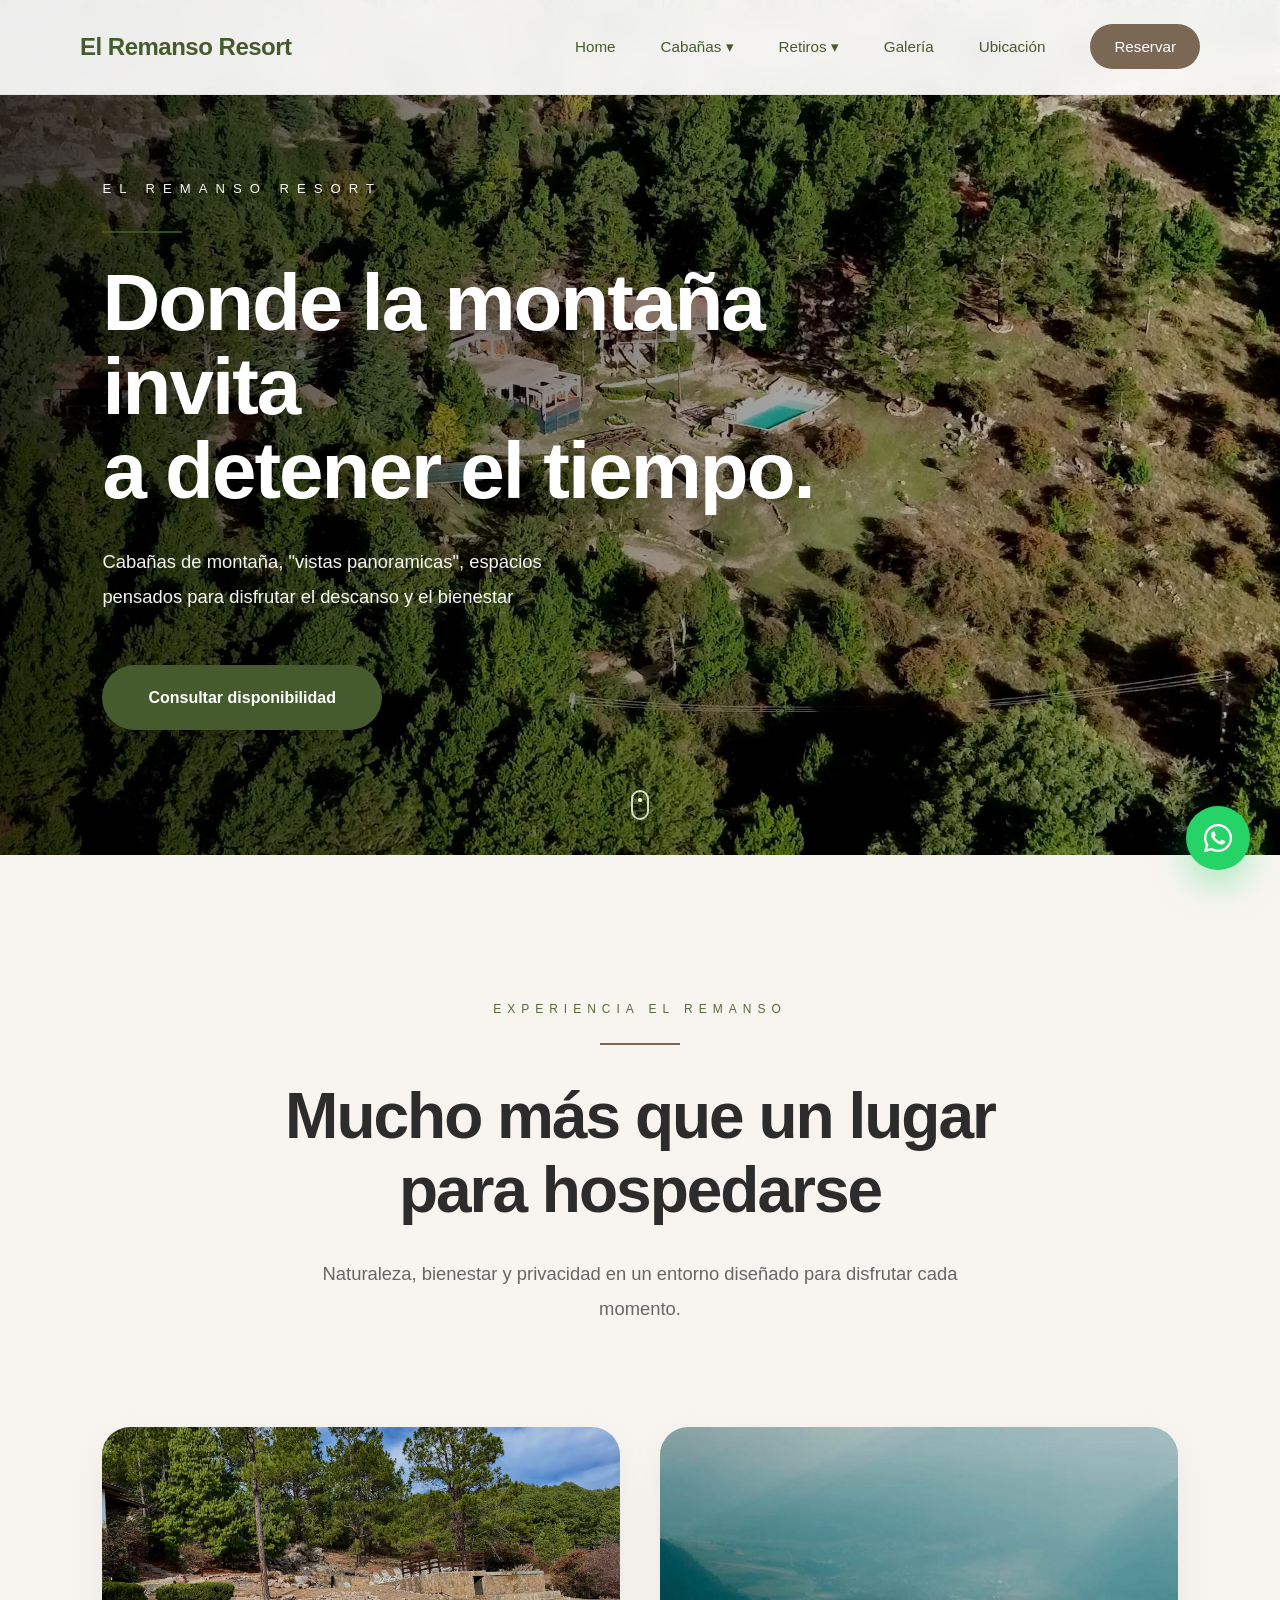
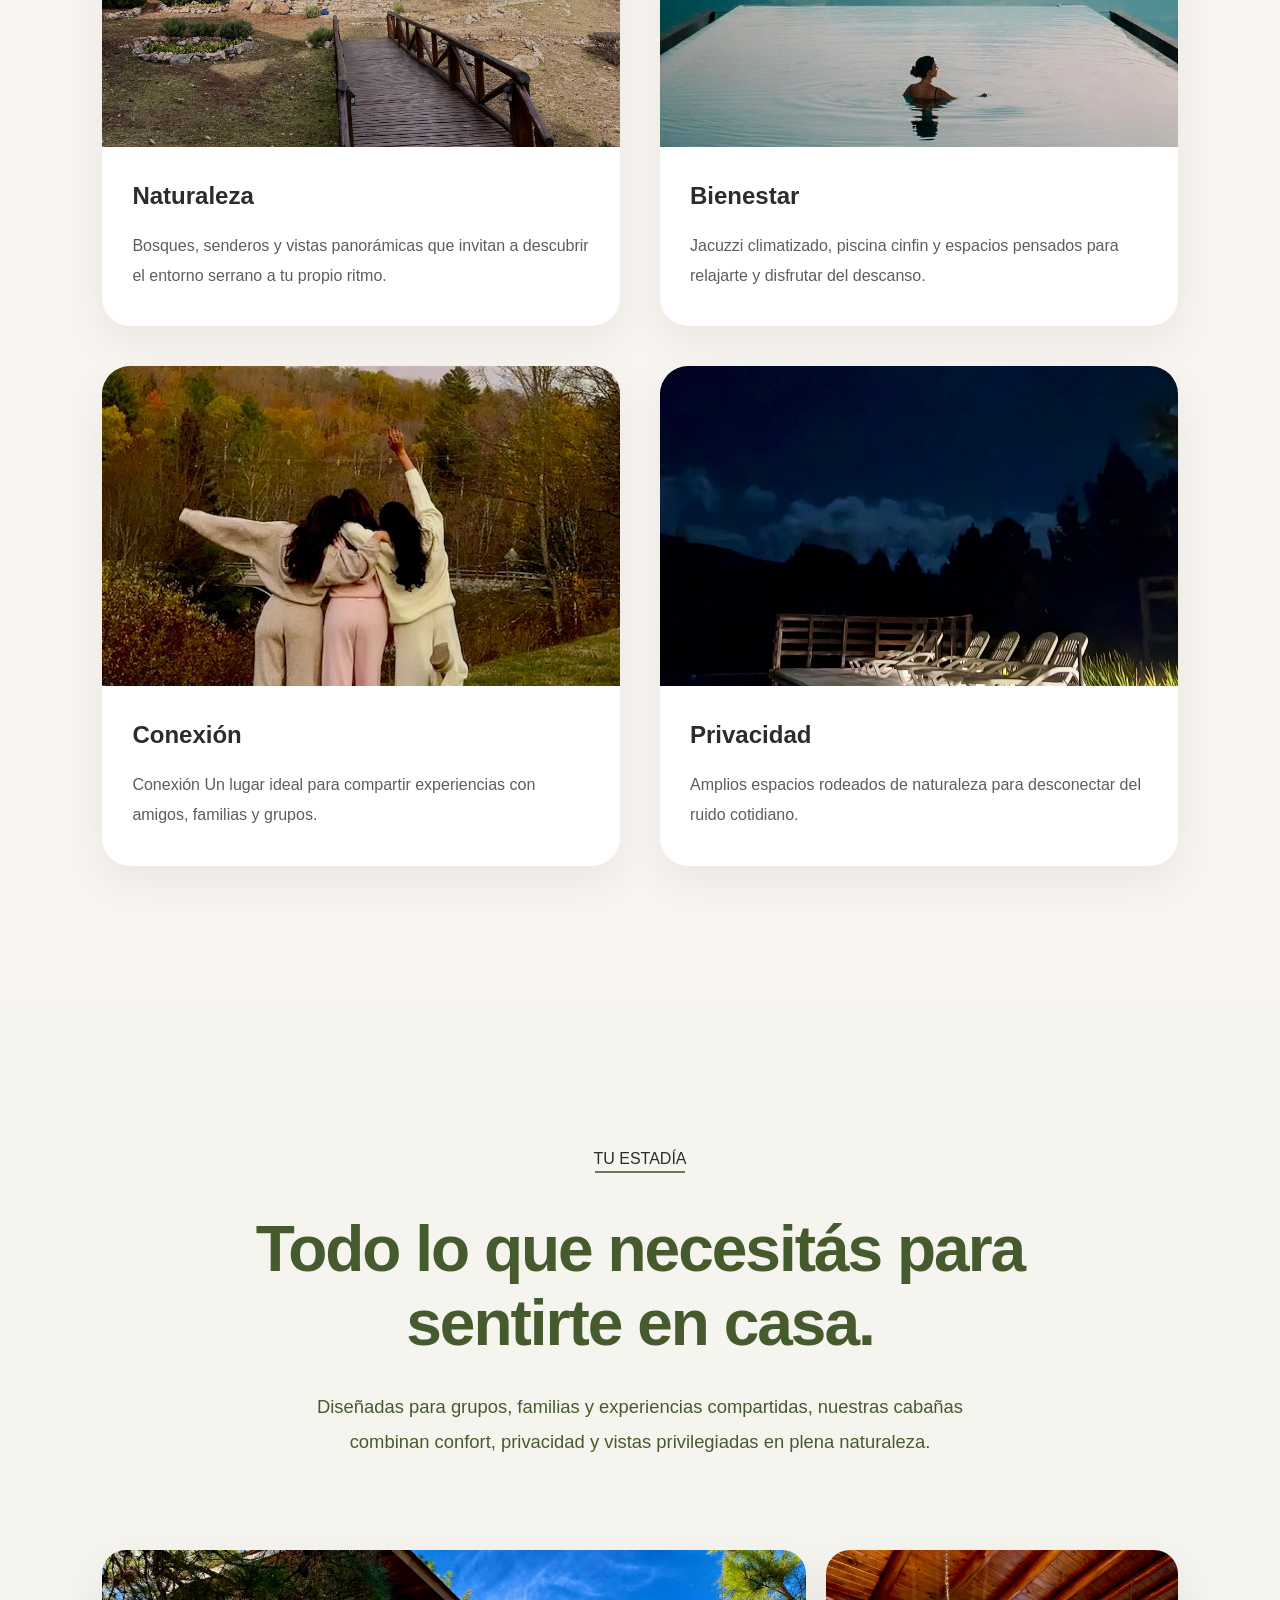
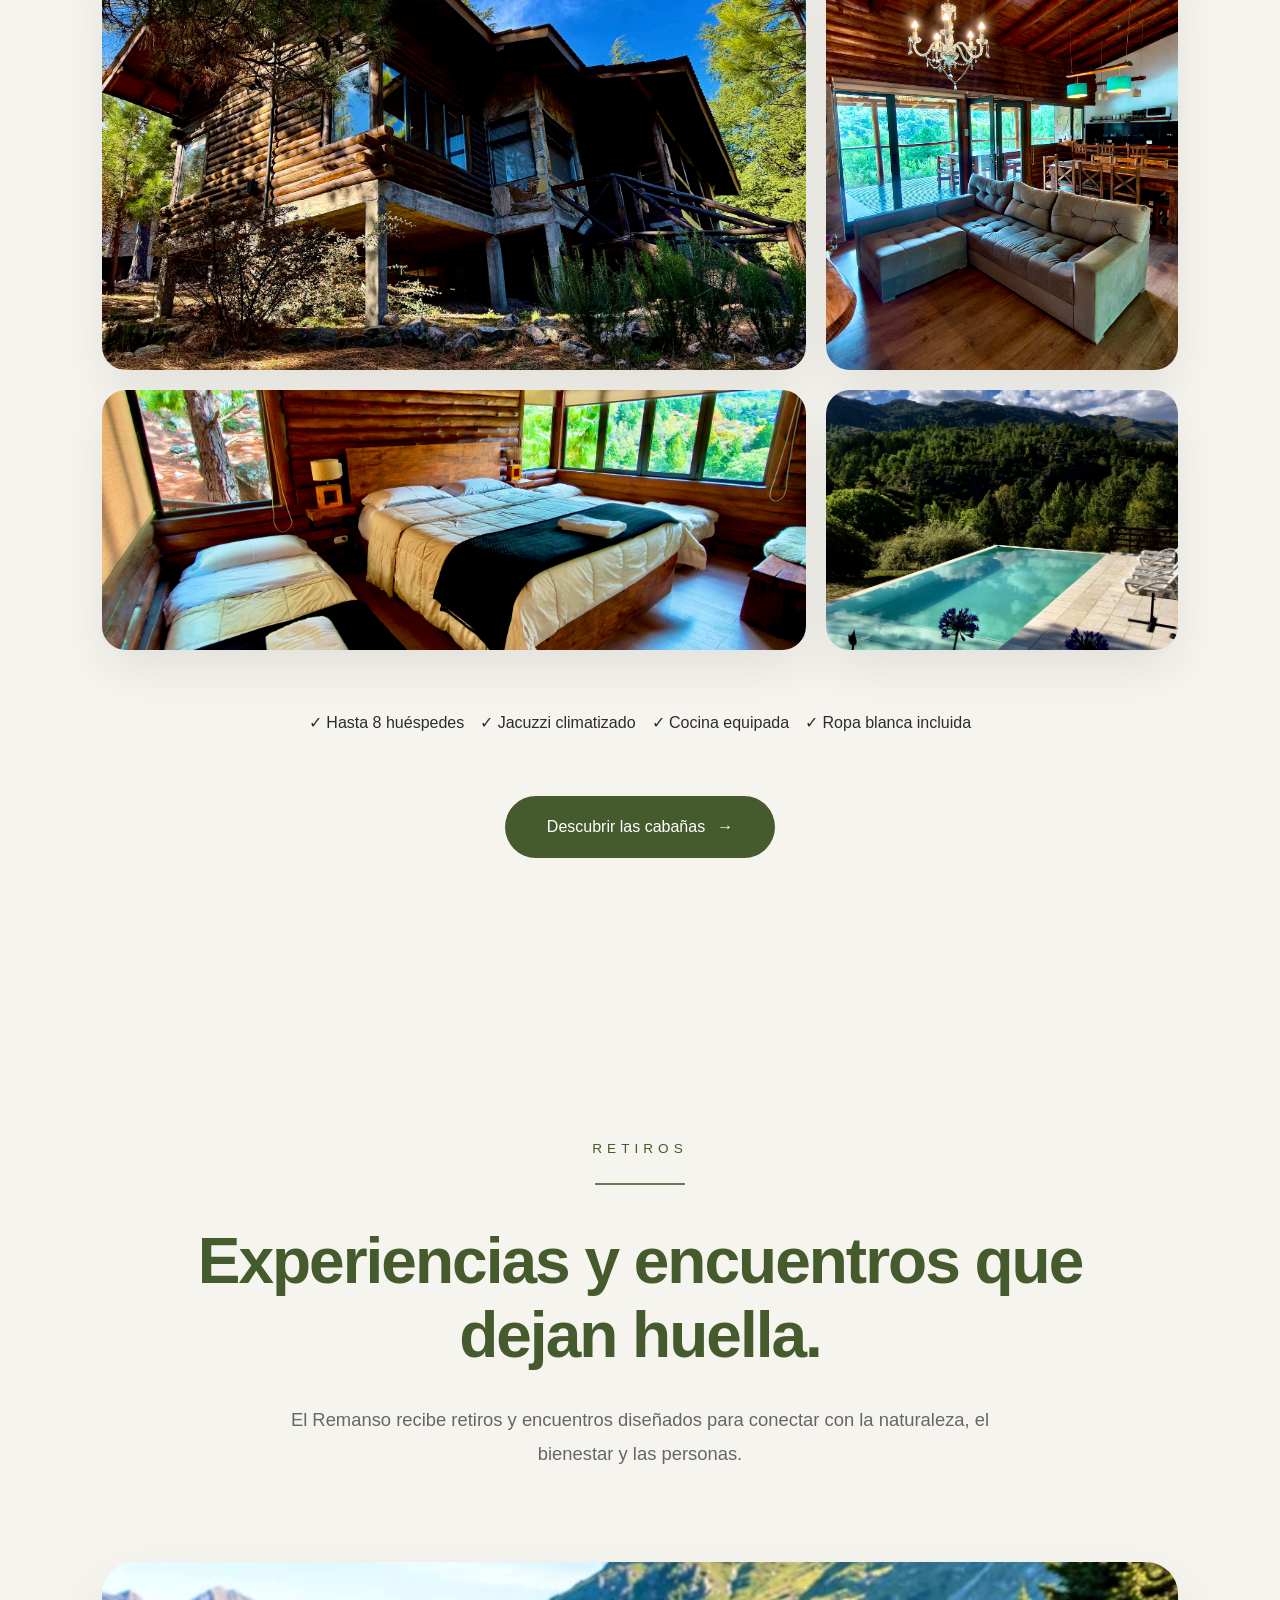
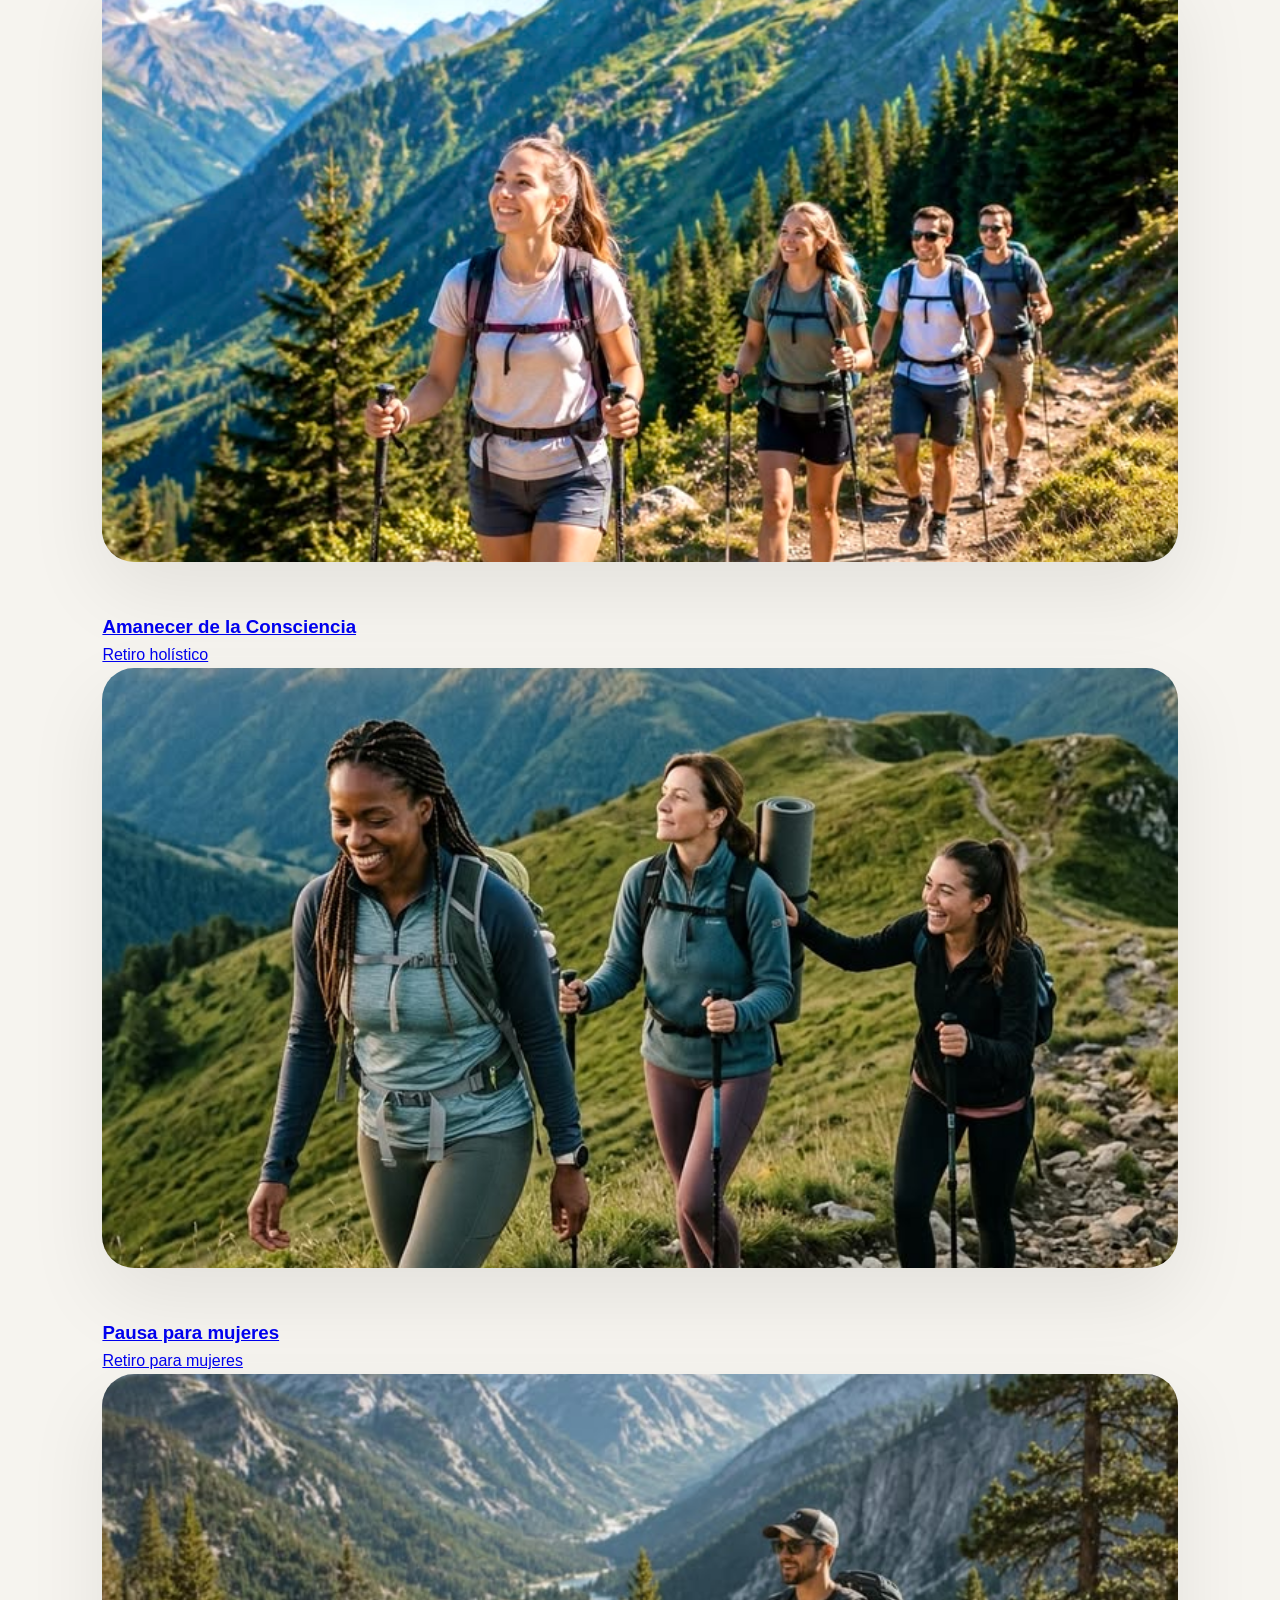
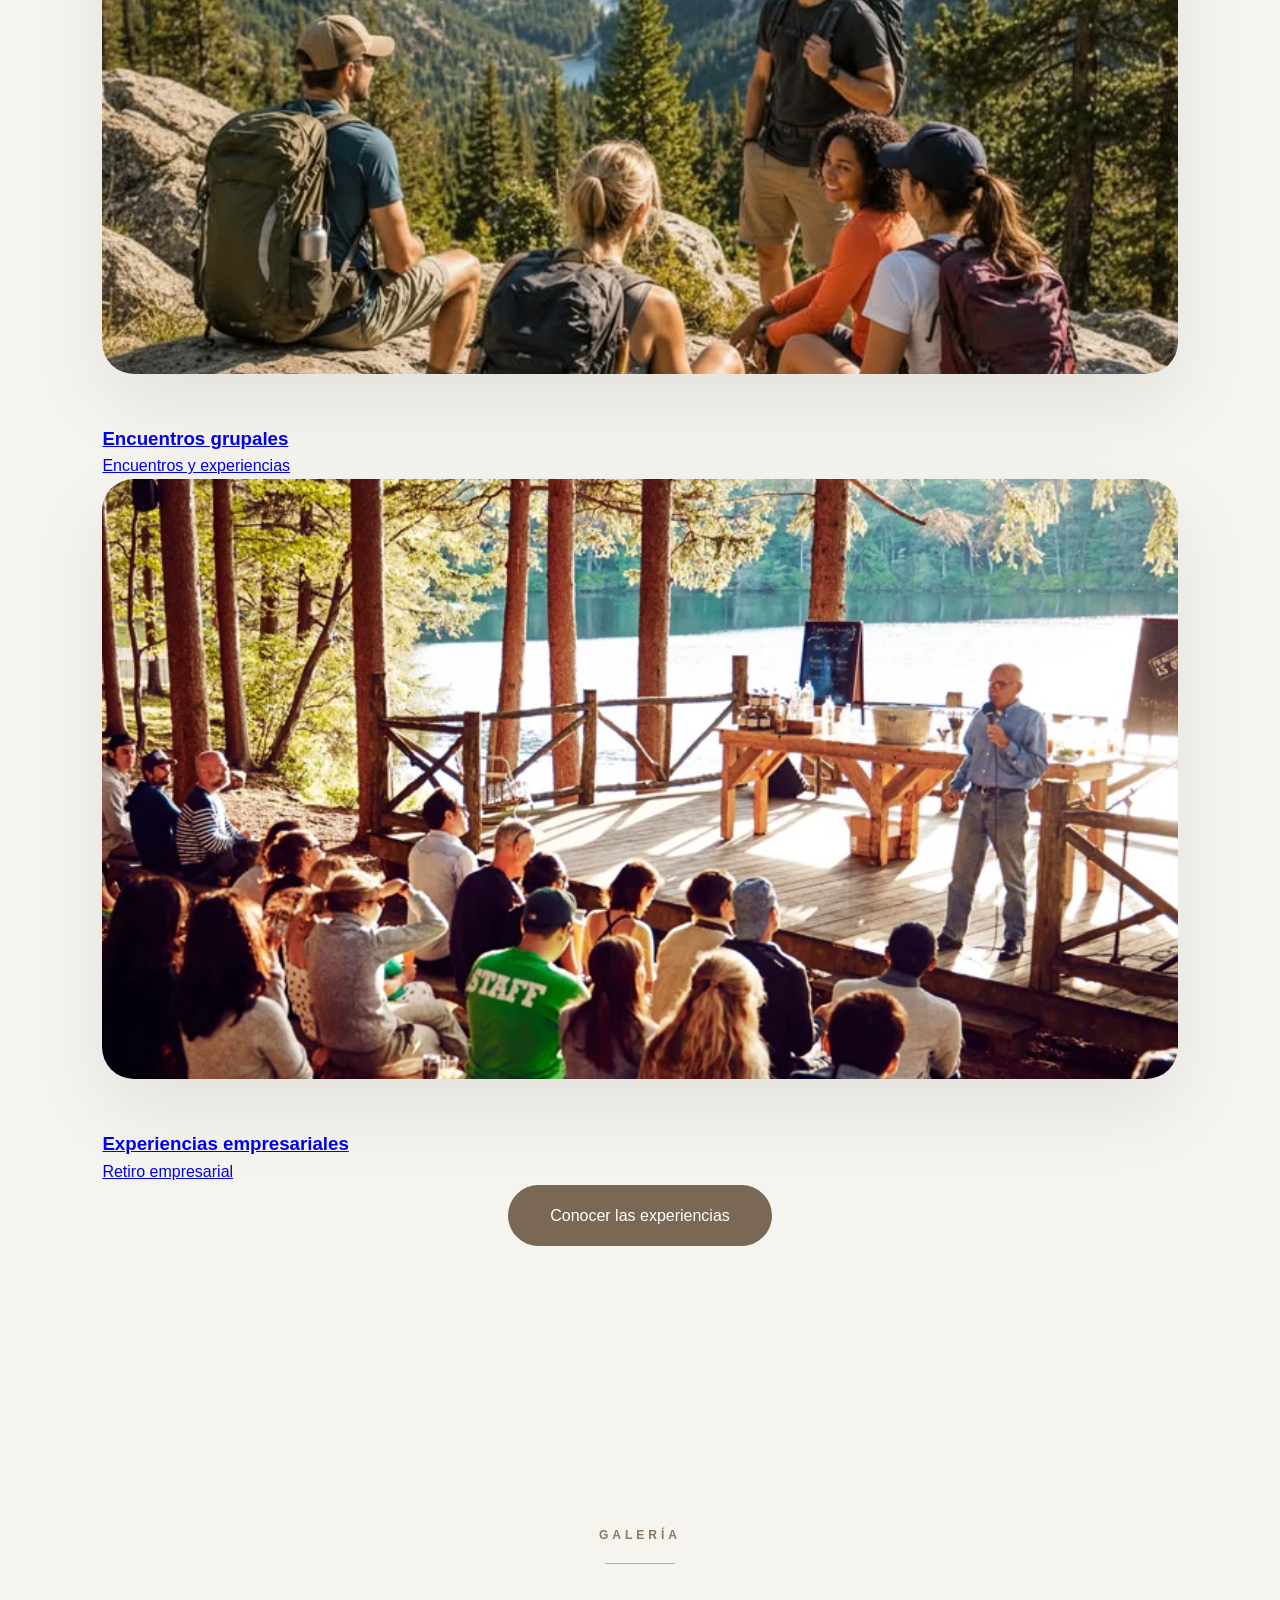
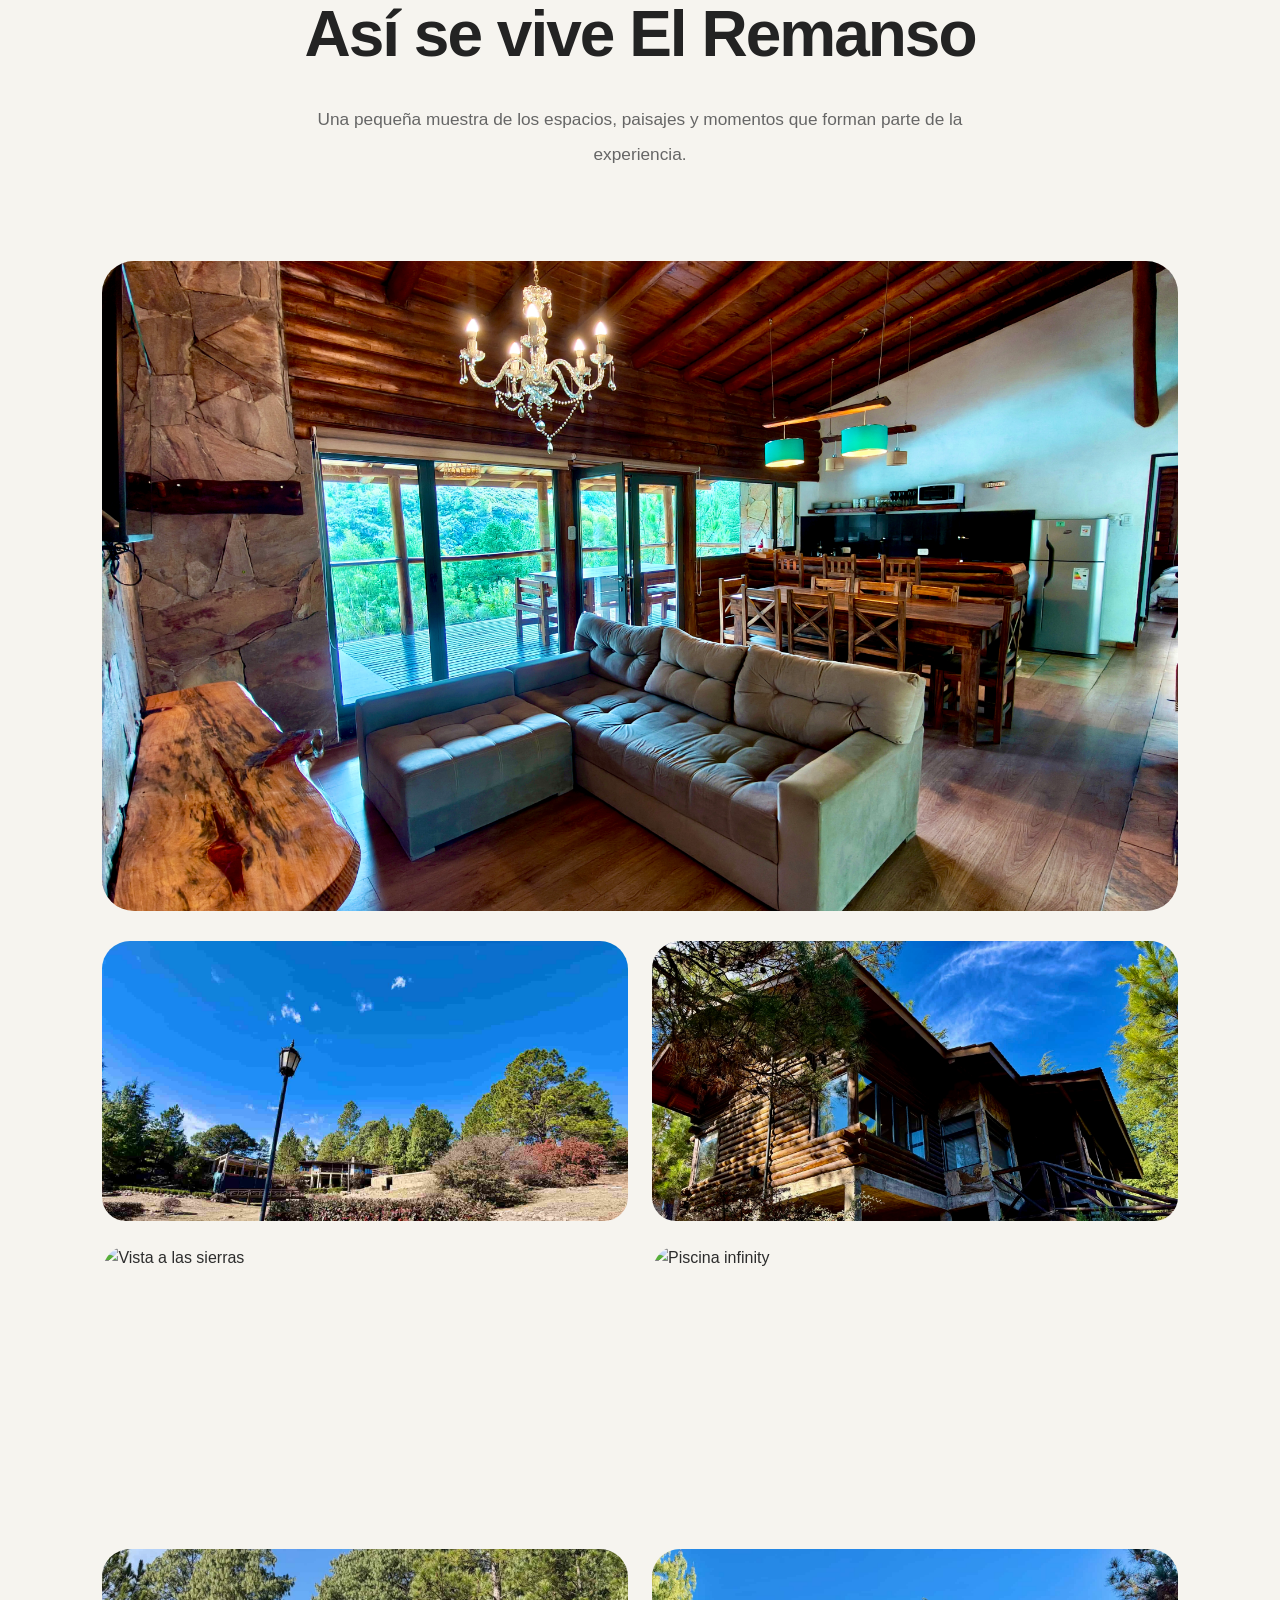
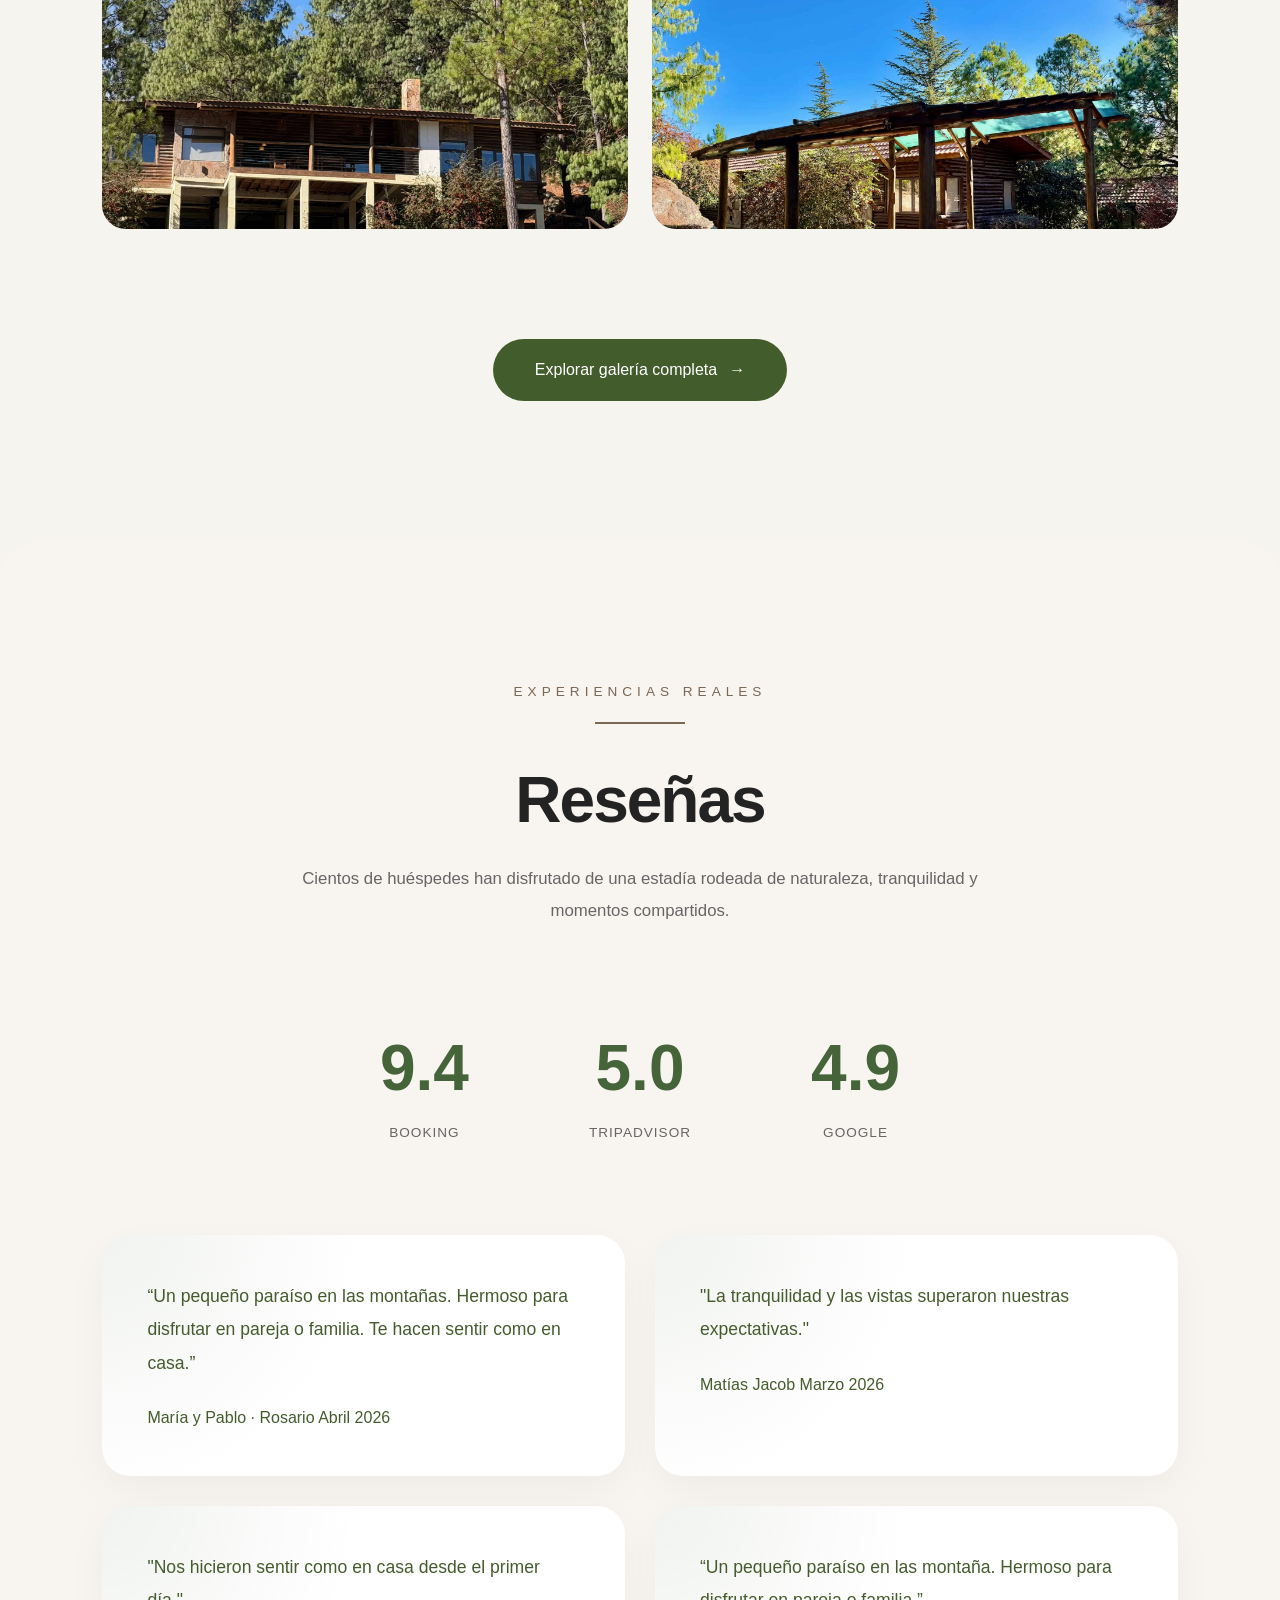
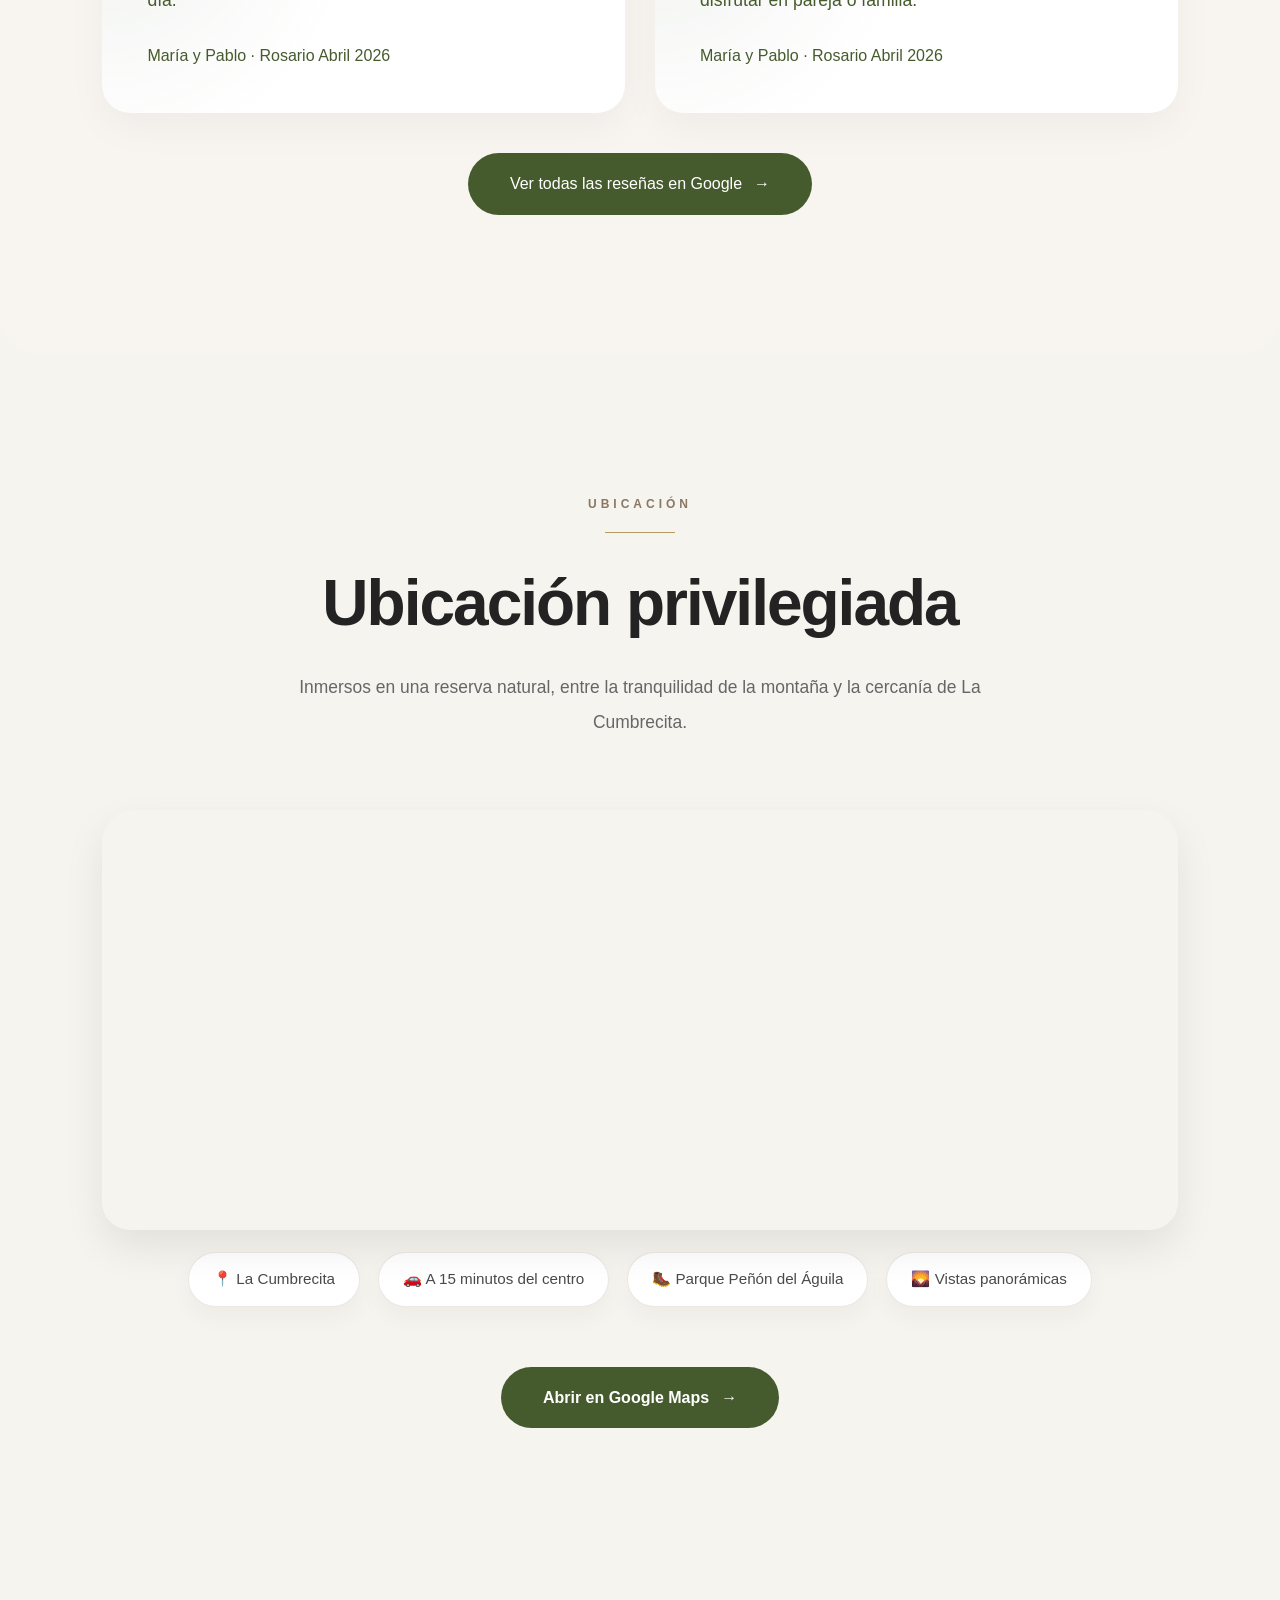
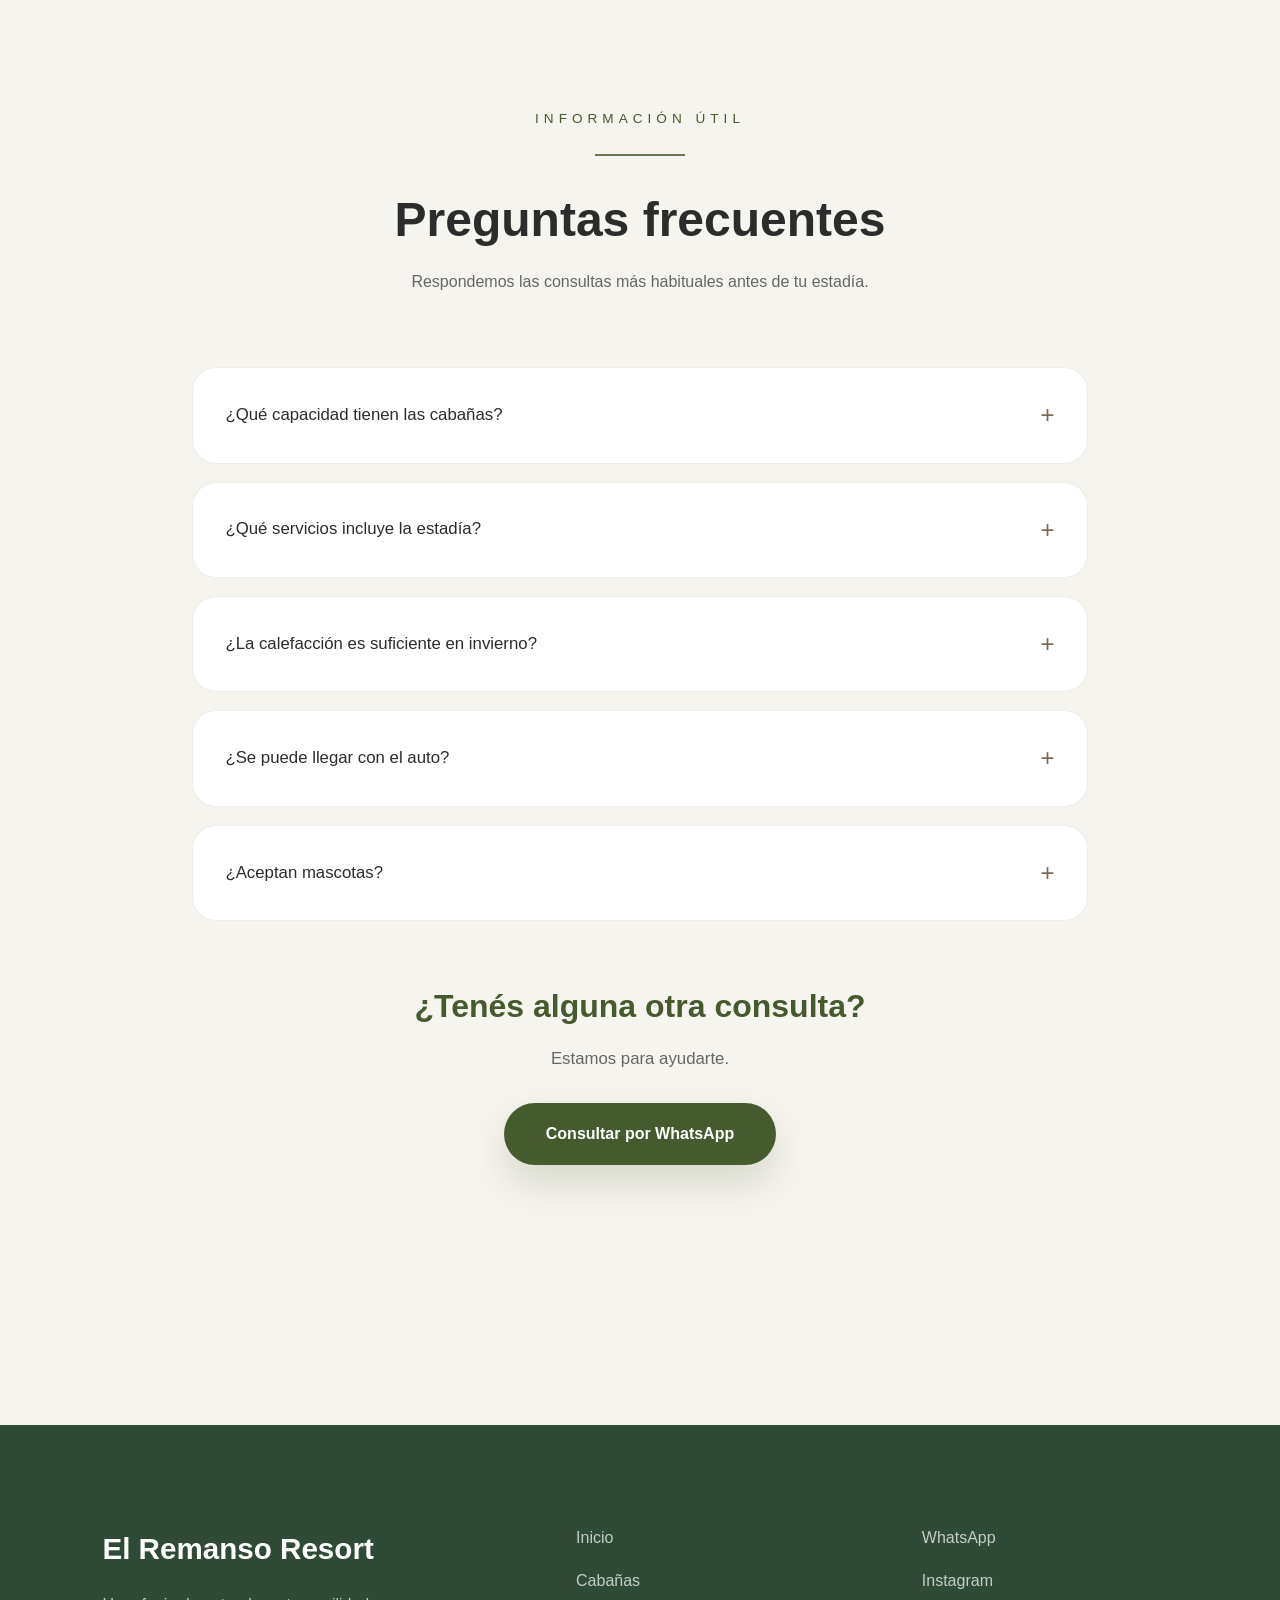
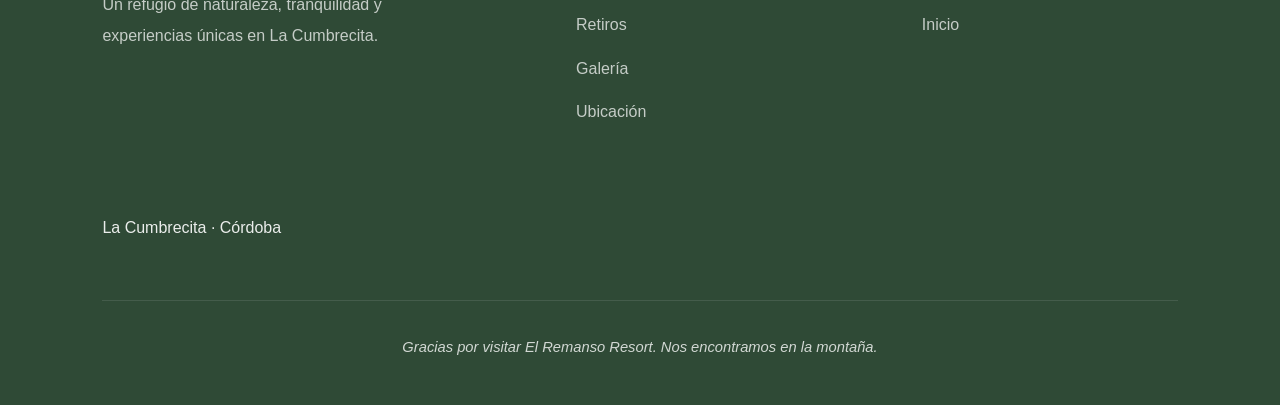
==== index.html @ 111f3128 "fix: correct mobile JS path on home" ====
<!DOCTYPE html>
<html lang="en">
<head>
    <meta charset="UTF-8">
    <meta name="viewport" content="width=device-width, initial-scale=1.0">
    <title>Home</title>
    <link rel="stylesheet" href="./css/style.css">
    <link rel="stylesheet" href="./css/js/remanso-mobile.js">
   <link
rel="stylesheet"
href="https://cdnjs.cloudflare.com/ajax/libs/font-awesome/6.5.1/css/all.min.css"
/>

</head>
<body>
    
<!-- =========================
NAVBAR
========================= -->

<nav class="navbar">


<div class="logo">
    El Remanso Resort
</div>

<ul class="nav-links">

    <!-- HOME -->

    <li>
        <a href="./index.html">
            Home
        </a>
    </li>

    <!-- CABAÑAS -->

    <li class="dropdown">

        <a href="./pages/cabañas.html">
            Cabañas ▾
        </a>

        <ul class="dropdown-menu">

            <li>
                <a href="./pages/cabañas.html#cabins">
                    Ver todos los nidos
                </a>
            </li>

        </ul>

    </li>

    <!-- EXPERIENCIAS -->

    <li class="dropdown">

        <a href="./pages/experiencia.html">
           Retiros ▾
        </a>

        <ul class="dropdown-menu">

            <li>
                <a href="./pages/experiencia.html#experiences">
                    Ver todos los retiros
                </a>
            </li>

        </ul>

    </li>

    <!-- GALERÍA -->

    <li>
        <a href="./pages/galeria.html">
            Galería
        </a>
    </li>

    <!-- UBICACIÓN -->

    <li>
        <a href="./pages/ubicacion.html">
            Ubicación
        </a>
    </li>

    <!-- CTA -->

    <li>

         <a href="https://wa.me/5493546476564?text=Hola,%20quisiera%20consultar%20disponibilidad%20para%20una%20estad%C3%ADa%20en%20El%20Remanso%20Resort."
       class="nav-contact-btn"
       target="_blank"
       rel="noopener noreferrer">

        Reservar

    </a>

    </li>

</ul>


</nav>



<!-- =========================
BOTTOM NAVIGATION - MOBILE
========================= -->

<nav class="remanso-mobile-nav">

    <a href="./index.html" class="active">

      <i class="fa-solid fa-house"></i>

        <span>Inicio</span>

    </a>

    <a href="./pages/cabañas.html">

       <i class="fa-solid fa-tree"></i>

        <span>Cabañas</span>

    </a>

    <a href="./pages/experiencia.html">

        <i class="fa-solid fa-mountain-sun"></i>

        <span>Retiros</span>

    </a>

   <a href="./pages/ubicacion.html">

    <i class="fa-solid fa-location-dot"></i>

    <span>Ubicación</span>

</a>

   <a href="https://wa.me/5493546476564?text=Hola,%20quisiera%20consultar%20disponibilidad%20para%20una%20estad%C3%ADa%20en%20El%20Remanso%20Resort."
   target="_blank"
   rel="noopener noreferrer">

    <i class="fa-brands fa-whatsapp"></i>

    <span>Reservar</span>

</a>

</nav>



<!-- =========================
EL REMANSO - HOME - HERO 
========================= -->

<section class="remanso-home-hero">
    <div class="remanso-home-overlay"></div>

<div class="remanso-home-container">

    <span class="remanso-home-label">
        EL REMANSO RESORT
    </span>
<h1 class="remanso-home-title">
  Donde la montaña invita <br>
  a detener el tiempo.
</h1>

    <p class="remanso-home-description remanso-desktop-only">
        
     Cabañas de montaña, "vistas panoramicas", espacios pensados para disfrutar el descanso y el bienestar
    </p>

    <a href="https://wa.me/5493546476564?text=Hola,%20quisiera%20consultar%20disponibilidad%20para%20una%20estad%C3%ADa%20en%20El%20Remanso%20Resort."
   class="remanso-home-button"
   target="_blank"
   rel="noopener noreferrer">

    Consultar disponibilidad

</a>
    
    <div class="remanso-home-secondary-link remanso-mobile-only">

    <a href="#cabins">

        Conocer el complejo →

    </a>

</div>



</div>

<!-- Indicador de scroll -->

<div class="remanso-scroll-indicator">

    <span></span>

</div>


</section>

<!-- =========================
HOME - BLOQUE 1 EXPERIENCIA
========================= -->

<section class="remanso-experience-section">
<div class="remanso-experience-header">

    <span class="remanso-experience-label">
        EXPERIENCIA EL REMANSO
    </span>

    <h2 class="remanso-experience-title">
        Mucho más que un lugar para hospedarse
    </h2>

    <p class="remanso-experience-description">
       Naturaleza, bienestar y privacidad en un entorno diseñado para disfrutar cada momento.
    </p>

</div>

<div class="remanso-experience-grid">

    <article class="remanso-experience-card">

        <div class="remanso-experience-image">
            <img src="./assets/home/home-naturaleza.webp" alt="naturaleza">
        </div>

        <h3>Naturaleza</h3>

        <p>
      

        Bosques, senderos y vistas panorámicas que invitan a descubrir el entorno serrano a tu propio ritmo.
        </p>

    </article>

    <article class="remanso-experience-card">

        <div class="remanso-experience-image">
            <img src="./assets/home/home-bienestar.jpg" alt="bienestar">
        </div>

        <h3>Bienestar</h3>

        <p>
          Jacuzzi climatizado, piscina cinfin y espacios pensados para relajarte y disfrutar del descanso.
        </p>

    </article>

    <article class="remanso-experience-card">

        <div class="remanso-experience-image">
            <img src="./assets/home/home-grupo.webp" alt="grupo">
        </div>

        <h3>Conexión</h3>

        <p>
            Conexión Un lugar ideal para compartir experiencias con amigos, familias y grupos.
        </p>

    </article>

    <article class="remanso-experience-card">

        <div class="remanso-experience-image">
            <img src="./assets/home/privacidad.webp" alt="privacidad">
        </div>

        <h3>Privacidad</h3>

        <p>
          Amplios espacios rodeados de naturaleza para desconectar del ruido cotidiano.
        </p>

    </article>

</div>

</section>


<!-- =========================
   HOME - BLOQUE 2 - CABAÑAS
========================= -->


<section class="remanso-cabins-section" id="cabins">

    <div class="remanso-cabins-header">

        <span class="remanso-cabins-mobile-label">
            TU ESTADÍA
        </span>

        <div class="remanso-cabins-line"></div>

        <h2 class="remanso-cabins-title">
           Todo lo que necesitás para sentirte en casa.
        </h2>

        <p class="remanso-cabins-description">
            Diseñadas para grupos, familias y experiencias compartidas, nuestras cabañas combinan confort, privacidad y vistas privilegiadas en plena naturaleza.
        </p>

    </div>

<div class="remanso-cabins-gallery">

    <div class="cabin-photo cabin-photo-large">
        <img src="./assets/home/home-galery6.jpg" alt="cabaña">
    </div>

    <div class="cabin-photo">
        <img src="./assets/home/home-card2-estadia.jpg" alt="living">
    </div>

    <div class="cabin-photo">
        <img src="./assets/home/home-card3-estadia.jpg" alt="habitacion">
    </div>

    <div class="cabin-photo cabin-photo-wide">
        <img src="./assets/home/home-card4--.webp" alt="Exterior">
    </div>

</div>






    <div class="remanso-cabins-features">

    <div class="feature-item">
        ✓ Hasta 8 huéspedes
    </div>

    <div class="feature-item">
        ✓ Jacuzzi climatizado
    </div>

    <div class="feature-item">
        ✓ Cocina equipada
    </div>

    <div class="feature-item">
        ✓ Ropa blanca incluida
    </div>

</div>

<div class="remanso-cabins-cta">

    <a href="./pages/cabañas.html" class="remanso-cabins-button">
        Descubrir las cabañas
        <span>→</span>
    </a>

</div>
</section>



<!-- =========================
   HOME - BLOQUE 3- RETIROS
========================= -->

<section class="remanso-retreats-section">

    <div class="remanso-retreats-header">

        <span class="remanso-retreats-label">
            RETIROS
        </span>

        <div class="remanso-retreats-line"></div>

        <h2 class="remanso-retreats-title">
          Experiencias y encuentros que dejan huella.
        </h2>

        <p class="remanso-retreats-description">
             El Remanso recibe retiros y encuentros diseñados para conectar con la naturaleza, el bienestar y las personas.
        </p>

    </div>

    <!-- =========================
GALERÍA DE RETIROS MOBILE
========================= -->

<div class="remanso-retreats-gallery">

    <!-- RETIRO 1 -->

    <a href="./pages/retiros/elamanecerdelaconsicencia.html"
       class="remanso-retreats-card">

        <div class="remanso-retreats-image">

            <img
                src="./assets/home/home-card-experiencia.jpg"
                alt="Amanecer de la Consciencia"
            >

        </div>

        <div class="remanso-retreats-card-info">

            <h3>
                Amanecer de la Consciencia
            </h3>

            <span>
                Retiro holístico
            </span>

        </div>

    </a>


    <!-- RETIRO 2 -->

    <a href="./pages/retiros/pausa.html"
       class="remanso-retreats-card">

        <div class="remanso-retreats-image">

            <img
                src="./assets/retiros/pausa/pausa-retiro.jpeg"
                alt="Pausa para mujeres"
            >

        </div>

        <div class="remanso-retreats-card-info">

            <h3>
                Pausa para mujeres
            </h3>

            <span>
                Retiro para mujeres
            </span>

        </div>

    </a>




    <!-- RETIRO 3 -->

    <a href="./pages/retiros/encuentrosgrupales.html"
       class="remanso-retreats-card">

        <div class="remanso-retreats-image">

            <img
                src="./assets/retiros/grupos/hero.jpeg"
                alt="Encuentros grupales"
            >

        </div>

        <div class="remanso-retreats-card-info">

            <h3>
                Encuentros grupales
            </h3>

            <span>
                Encuentros y experiencias
            </span>

        </div>

    </a>




    <!-- RETIRO 4 -->

    <a href="./pages/retiros/retirosempresa.html"
       class="remanso-retreats-card">

        <div class="remanso-retreats-image">

            <img
                src="./assets/retiros/empresa/hero.webp"
                alt="Retiro empresarial"
            >

        </div>

        <div class="remanso-retreats-card-info">

            <h3>
                Experiencias empresariales
            </h3>

            <span>
                Retiro empresarial
            </span>

        </div>

    </a>



</div>
   
    <!-- INDICADOR MOBILE -->

<div class="remanso-retreats-gallery-dots">

    <span class="active"></span>
    <span></span>
    <span></span>
    <span></span>

</div>
   

    <div class="remanso-retreats-cta">

        <a href="./pages/experiencia.html">
            Conocer las experiencias
        </a>

    </div>

</section>
  

<!-- =========================
 HOME - BLOQUE 4 - GALERÍA
========================= -->

<section class="remanso-gallery-section">

    <!-- HEADER -->

    <div class="remanso-gallery-header">

        <span class="remanso-gallery-label">
            GALERÍA
        </span>

        <div class="remanso-gallery-line"></div>

        <h2 class="remanso-gallery-title">
            Así se vive El Remanso
        </h2>

        <p class="remanso-gallery-description">
            Una pequeña muestra de los espacios, paisajes y momentos que forman parte de la experiencia.
        </p>

    </div>

    <!-- IMAGEN PRINCIPAL -->

    <div class="remanso-gallery-hero">

        <img src="./assets/home/home-card2-estadia.jpg"
             alt="Vista panorámica de El Remanso Resort">

    </div>

    <!-- GALERÍA SECUNDARIA -->

    <div class="remanso-gallery-grid">

        <div class="remanso-gallery-item child1">
            <img src="./assets/home/home-galery-1.jpg"
                 alt="Interior de cabaña">
        </div>

        <div class="remanso-gallery-item child2">
            <img  src="./assets/home/home-galery6.jpg"
                 alt="Jacuzzi climatizado">
        </div>

        <div class="remanso-gallery-item">
            <img src="./assets/home/home-galery2.jpg"
                 alt="Vista a las sierras">
        </div>

        <div class="remanso-gallery-item">
            <img src="./assets/home/home-card4-estadia.jpg"
                 alt="Piscina infinity">
        </div>

        <div class="remanso-gallery-item">
            <img src="./assets/home/home-galery5.jpg"
                 alt="Senderos naturales">
        </div>

        <div class="remanso-gallery-item">
            <img src="./assets/home/home-galery-4.jpg"
                 alt="Exterior de las cabañas">
        </div>

    </div>

    <!-- CTA -->

    <div class="remanso-gallery-cta">

        <a href="./pages/galeria.html" class="remanso-gallery-button">

            Explorar galería completa
            <span>→</span>

        </a>

    </div>

</section>


<!-- =========================
HOME - BLOQUE 5 - TESTIMONIOS
========================= -->

<section class="remanso-testimonials-section">

    <div class="remanso-testimonials-header">

        <span class="remanso-testimonials-label">
            EXPERIENCIAS REALES
        </span>

        <div class="remanso-testimonials-line"></div>

        <h2 class="remanso-testimonials-title">
           Reseñas
        </h2>

        <p class="remanso-testimonials-description">
            Cientos de huéspedes han disfrutado de una estadía rodeada de naturaleza, tranquilidad y momentos compartidos.
        </p>

    </div>

    <!-- MÉTRICAS -->

    <div class="remanso-ratings">

        <div class="remanso-rating">

            <span class="rating-number">
                9.4
            </span>

            <span class="rating-platform">
                Booking
            </span>

        </div>

        <div class="remanso-rating">

            <span class="rating-number">
                5.0
            </span>

            <span class="rating-platform">
                Tripadvisor
            </span>

        </div>

        <div class="remanso-rating">

            <span class="rating-number">
                4.9
            </span>

            <span class="rating-platform">
                Google
            </span>

        </div>

    </div>

    <!-- TESTIMONIOS -->

    <div class="remanso-testimonials-grid">


        <article class="remanso-testimonial-card">
           

            <p>
                “Un pequeño paraíso en las montañas. Hermoso para disfrutar en pareja o familia. Te hacen sentir como en casa.”
            </p>

            <span>
                María y Pablo · Rosario
            </span>

              <span>
               Abril 2026
            </span>

        </article>

        <article class="remanso-testimonial-card">

            <p>
                "La tranquilidad y las vistas superaron nuestras expectativas."
            </p>

            <span>
               Matías Jacob
            </span>


            <span>
               Marzo 2026
            </span>


        </article>


        <article class="remanso-testimonial-card">
           

            <p>
                "Nos hicieron sentir como en casa desde el primer día."
            </p>

            <span>
                María y Pablo · Rosario
            </span>

              <span>
               Abril 2026
            </span>

        </article>


        <article class="remanso-testimonial-card">
           

            <p>
                “Un pequeño paraíso en las montaña. Hermoso para disfrutar en pareja o familia.”
            </p>

            <span>
                María y Pablo · Rosario
            </span>

              <span>
               Abril 2026
            </span>

        </article>


    </div>

    <div class="remanso-testimonials-cta">

    <a href="https://www.google.com/travel/search?q=el%20remanso%20resorts&g2lb=4965990%2C72471280%2C72560029%2C72573224%2C72647020%2C72686036%2C72803964%2C72882230%2C73064764%2C73249147%2C121762712&hl=es-419&gl=ar&cs=1&ssta=1&ts=CAEaRwopEicyJTB4OTVkMmNiNjA5NmI3YmNjZjoweDMyMTUyMTZmYzczNDQ0NjUSGhIUCgcI6g8QBhgeEgcI6g8QBxgBGAEyAhAA&qs=CAEyE0Nnb0k1WWpSdWZ5dHlJb3lFQUU4AkIJCWVENMdvIRUyQgkJZUQ0x28hFTI&ap=ugEHcmV2aWV3cw&ictx=111&ved=0CAAQ5JsGahcKEwjI9o3xt6qVAxUAAAAAHQAAAAAQCw"
       target="_blank"
       rel="noopener noreferrer"
       class="remanso-testimonials-button">

        Ver todas las reseñas en Google
        <span>→</span>

    </a>

</div>

</section>

<!-- =========================
HOME - BLOQUE 6 - UBICACIÓN
========================= -->

<section class="remanso-location-section">

    <!-- HEADER -->

    <div class="remanso-location-header">

        <span class="remanso-location-label">
            UBICACIÓN
        </span>

        <div class="remanso-location-line"></div>

        <h2 class="remanso-location-title">
            Ubicación privilegiada
        </h2>

        <p class="remanso-location-description">
            Inmersos en una reserva natural, entre la tranquilidad de la montaña y la cercanía de La Cumbrecita.
        </p>

    </div>

    <!-- MAPA -->

    <div class="remanso-location-map">

        <iframe
            src="https://www.google.com/maps/embed?pb=!1m18!1m12!1m3!1d3969.7323804626467!2d-64.76472962437339!3d-31.892874674045576!2m3!1f0!2f0!3f0!3m2!1i1024!2i768!4f13.1!3m3!1m2!1s0x95d2cb6096b7bccf%3A0x3215216fc7344465!2sEl%20Remanso%20Resorts!5e1!3m2!1ses-419!2sar!4v1780542067434!5m2!1ses-419!2sar"
            loading="lazy"
            allowfullscreen
            referrerpolicy="no-referrer-when-downgrade">

        </iframe>

    </div>

    <!-- CARACTERÍSTICAS -->

    <div class="remanso-location-features">

        <div class="location-feature">
            📍 La Cumbrecita
        </div>

        <div class="location-feature">
            🚗 A 15 minutos del centro
        </div>

        <div class="location-feature">
            🥾 Parque Peñón del Águila
        </div>

        <div class="location-feature">
            🌄 Vistas panorámicas
        </div>

    </div>

    <!-- BOTÓN -->

    <div class="remanso-location-cta">

        <a
            href="https://www.google.com/maps/dir/-32.033656,-61.216506/El+Remanso+Resorts,+Calle+el+Remanso+Negro,+5194,+X5194+La+Cumbrecita,+C%C3%B3rdoba/@-31.6493123,-65.6301931,935946m/data=!3m2!1e3!4b1!4m9!4m8!1m1!4e1!1m5!1m1!1s0x95d2cb6096b7bccf:0x3215216fc7344465!2m2!1d-64.7621533!2d-31.8928879?entry=ttu&g_ep=EgoyMDI2MDYyNC4wIKXMDSoASAFQAw%3D%3D"
            target="_blank"
            rel="noopener"
            class="remanso-location-button">

            Abrir en Google Maps
            <span>→</span>

        </a>

    </div>

</section>

<!-- =========================
HOME - BLOQUE 7 - FAQ
========================= -->

<section class="remanso-faq-section">

    <div class="remanso-faq-header">

        <span class="remanso-faq-label">
            INFORMACIÓN ÚTIL
        </span>

        <div class="remanso-faq-line"></div>

        <h2 class="remanso-faq-title">
            Preguntas frecuentes
        </h2>

        <p class="remanso-faq-description">
            Respondemos las consultas más habituales antes de tu estadía.
        </p>

    </div>

    <div class="remanso-faq-container">

        <!-- 1 -->

        <details class="remanso-faq-item">

            <summary>
                ¿Qué capacidad tienen las cabañas?
            </summary>

            <p>
                Cada cabaña tiene capacidad para hasta 8 huéspedes. Entre las cuatro cabañas, la capacidad total es de 32 personas.
            </p>

        </details>

        <!-- 2 -->

        <details class="remanso-faq-item">

            <summary>
                ¿Qué servicios incluye la estadía?
            </summary>

            <p>
                Cocina completa, ropa blanca, desayuno seco, balcón con parrilla, jacuzzi y calefacción central a leña.
            </p>

        </details>

        <!-- 3 -->

        <details class="remanso-faq-item">

            <summary>
                ¿La calefacción es suficiente en invierno?
            </summary>

            <p>
                Sí. Cada cabaña posee calefacción central a leña, un sistema unico en el pais.
            </p>

        </details>

        <!-- 4 -->

        <details class="remanso-faq-item">

            <summary>
                ¿Se puede llegar con el auto?
            </summary>

            <p>
                Sí. El acceso es apto para vehículos y todas las cabañas cuentan con cochera cubierta.
            </p>

        </details>

        <!-- 5 -->

        <details class="remanso-faq-item">

            <summary>
                ¿Aceptan mascotas?
            </summary>

            <p>
                No se aceptan mascotas.
            </p>

        </details>

    </div>

    <!-- CTA FINAL -->

    <div class="remanso-faq-contact">

        <h3>

            ¿Tenés alguna otra consulta?

        </h3>

        <p>

            Estamos para ayudarte.

        </p>

     <a href="https://wa.me/5493546476564?text=Hola,%20estuve%20recorriendo%20la%20web%20de%20El%20Remanso%20Resort%20y%20quisiera%20hacer%20una%20consulta."
   class="remanso-faq-button"
   target="_blank"
   rel="noopener noreferrer">

    Consultar por WhatsApp

</a>

    </div>

</section>



<!-- =========================
FOOTER
========================= -->

<footer class="remanso-footer">

    <div class="remanso-footer-content">

        <div class="remanso-footer-brand">

            <h3>El Remanso Resort</h3>

            <p>
                Un refugio de naturaleza, tranquilidad y experiencias únicas en La Cumbrecita.
            </p>

        </div>

        <div class="remanso-footer-links">

            <a href="./index.html">Inicio</a> 
            <a href="./pages/cabañas.html">Cabañas</a>
            <a href="./pages/experiencia.html">Retiros</a>
            <a href="./pages/galeria.html">Galería</a>
            <a href="./pages/ubicacion.html">Ubicación</a>

        </div>

        <div class="remanso-footer-contact">

    <a href="https://wa.me/5493546476564?text=Hola,%20me%20gustaría%20consultar%20disponibilidad."
       target="_blank"
       rel="noopener noreferrer">
        WhatsApp
    </a>
<a href="https://www.instagram.com/elremansoresorts/"
   target="_blank"
   rel="noopener noreferrer">

    Instagram

</a>
    <a href="./index.html"
       target="_blank"
       rel="noopener noreferrer">
        Inicio
    </a>


</div>

            <p>
                La Cumbrecita · Córdoba
            </p>

        </div>

    </div>

    <div class="remanso-footer-bottom">

        <span class="fotter-bottom-description">
        Gracias por visitar El Remanso Resort. Nos encontramos en la montaña.
        </span>

    </div>

</footer>


<a
href="https://wa.me/5493546476564?text=Hola,%20escribo%20desde%20la%20p%C3%A1gina%20web%20de%20El%20Remanso%20Resort%20y%20me%20gustar%C3%ADa%20recibir%20m%C3%A1s%20informaci%C3%B3n."
class="remanso-whatsapp"
target="_blank">

<i class="fa-brands fa-whatsapp"></i>

</a>


    <script src="./css/js/remanso-mobile.js"></script>



</body>
</html>
---- css/style.css ----
*{
margin:0;
padding:0;
box-sizing:border-box;
}

body{
font-family:Arial, Helvetica, sans-serif;
background:#f6f4ef;
color:#2c2c2c;
line-height:1.6;
}

:root{

--remanso-green:#465B2D;
--remanso-green-dark:#3E5127;

--remanso-sand:#E6E0D2;
--remanso-sand-dark:#CFC7B5;

--remanso-text:#232323;

}



/* =========================
   NAVBAR
========================= */

.navbar{
    position:fixed;
    top:0;
    left:0;

    width:100%;

    display:flex;
    justify-content:space-between;
    align-items:center;

    padding:28px 80px;

    background:rgba(255,255,255,.92);

    backdrop-filter:blur(14px);
    -webkit-backdrop-filter:blur(14px);

    border-bottom:1px solid rgba(0,0,0,.04);

    z-index:1000;

    transition:.3s ease;
}

/* NAVBAR - LOGO */

.logo{
    font-size:1.5rem;

    font-weight:600;

    letter-spacing:-0.5px;

    color: var(--remanso-green);

    cursor:pointer;
}

/* NAVBAR-  MENÚ */

.nav-links{
    display:flex;

    align-items:center;

    list-style:none;

    gap:45px;
}

/* LINKS */

.nav-links a{
    position:relative;

    text-decoration:none;

    color: var(--remanso-green);

    font-size:.95rem;

    font-weight:500;

    transition:.3s ease;
}

/* EFECTO HOVER */

.nav-links a::after{
    content:"";

    position:absolute;

    left:0;
    bottom:-8px;

    width:0;

    height:1.5px;

  background: var(--remanso-green);

    transition:.3s ease;
}

.nav-links a:hover{
    color: var(--remanso-green);
}

.nav-links a:hover::after{
    width:100%;
}

.nav-contact-btn{
    padding:14px 24px;

    background:#7a6855;

    color:white !important;

    border-radius:55px;

    transition:.3s ease;
}

.nav-contact-btn::after{
    display:none;
}

.nav-contact-btn:hover{
background: var(--remanso-green);

    transform:translateY(-2px);
}



/* ACTIVO */

.navbar a.active{

    color:var(--remanso-green);

}

.navbar a.active i{

    transform:translateY(-2px);

}

/* HOVER */

.navbar a:hover{

    color:var(--remanso-green);

}



/* =========================
DROPDOWN
========================= */

.dropdown{


position:relative;


}

/* MENÚ DESPLEGABLE */

.dropdown-menu{


position:absolute;

top:100%;
left:0;

min-width:220px;

padding:12px 0;

margin-top:12px;

background:white;

border:1px solid #ece7df;

border-radius:18px;

box-shadow:
0 15px 40px rgba(0,0,0,.08);

list-style:none;

opacity:0;

visibility:hidden;

transform:translateY(10px);

transition:.3s ease;

z-index:999;


}

/* APERTURA */

.dropdown:hover .dropdown-menu{


opacity:1;

visibility:visible;

transform:translateY(0);


}

/* LINKS */

.dropdown-menu li{


width:100%;


}

.dropdown-menu a{


display:block;

padding:12px 20px;

text-decoration:none;

color:#555;

font-size:.95rem;

transition:.25s ease;


}

/* HOVER */

.dropdown-menu a:hover{


background:#f8f5f1;

color:#7a6855;


}
/* ==========================================
BOTTOM NAVIGATION MOBILE
========================================== */

.remanso-mobile-nav{

    position:fixed;

    bottom:0;

    left:12px;
    right:12px;

    width:auto;

    max-width:none;

    padding:15px 0;

    display:none;

    justify-content:space-evenly;

    align-items:center;

    background:rgba(250,248,245,.84);

    backdrop-filter:blur(24px);
    -webkit-backdrop-filter:blur(24px);

    border:none;

    border-top:1px solid rgba(255,255,255,.55);

    border-radius:22px 22px 0 0;

    box-shadow:
        0 -10px 30px rgba(0,0,0,.06);

    z-index:9999;

}

/* BOTONES */

.remanso-mobile-nav a{

    flex:1;

    display:flex;

    flex-direction:column;

    justify-content:center;

    align-items:center;

    gap:8px;

    text-decoration:none;

    color:#7b7b7b;

    font-size:.80rem;

    font-weight:500;

   transition:
color .25s ease,
transform .25s ease;



}

/* ICONOS */

.remanso-mobile-nav i{

    font-size:1.35rem;

    transition:.3s ease;

}

/* ACTIVO */

.remanso-mobile-nav a.active{

    color:var(--remanso-green);

}

.remanso-mobile-nav a.active i{

    transform:translateY(-2px);

}

/* HOVER */

.remanso-mobile-nav a:hover{

    color:var(--remanso-green);

}

/* RESPONSIVE */

@media(max-width:768px){

    .navbar{

        display:none;

    }

    .remanso-mobile-nav{

        display:flex;

    }

}





/* =========================
       HERO - HOME
========================= */

.remanso-home-hero{
position:relative;
min-height:95vh;

background-image:url("../assets/home/hero-home.webp");
background-size:cover;
background-position:center;
display:flex;
align-items:center;
padding:0 8%;

}
.remanso-home-overlay{
    position:absolute;
    inset:0;

    background:
    linear-gradient(
        90deg,
        rgba(0,0,0,.76) 0%,
        rgba(0,0,0,.45) 40%,
        rgba(0,0,0,.15) 100%
    );
}

.remanso-home-container{
position:relative;
z-index:2;
max-width: 780px;
color: white;
 padding-top:50px;

}

.remanso-home-label{
display:inline-block;
margin-bottom:32px;
letter-spacing:8px;
font-size:.82rem;
text-transform: uppercase;
opacity: .95;
}
.remanso-home-title{
    font-size:5rem;
    line-height:1.05;
    margin-bottom:32px;
    font-weight:700;
    letter-spacing:-2px;
    text-shadow:0 8px 30px rgba(0,0,0,.25);
}


.remanso-home-title::before{
    content:"";

    display:block;

    width:80px;
    height:2px;

   background: var(--remanso-green);

    margin-bottom:28px;

    opacity:.8;
}


.remanso-home-description{
    max-width:470px;

    font-size:1.15rem;

    line-height:1.9;

    margin-bottom:50px;

    opacity:.95;
}

.remanso-home-button{
    display:inline-block;

    padding:20px 46px;

    background: var(--remanso-green);

    color: white;

    text-decoration:none;

    border-radius:50px;

    font-weight:650;

    box-shadow:
    0 15px 35px rgba(0,0,0,.15);

    transition:.3s;
}
.remanso-home-button:hover{
    transform:translateY(-4px);

    box-shadow:
    0 20px 40px rgba(0,0,0,.25);
}


.remanso-home-secondary-link{

    margin-top:18px;

    text-align:center;

}

.remanso-home-secondary-link a{

    color:#ffffff;

    text-decoration:none;

    font-size:.95rem;

    opacity:.9;

}

.remanso-home-secondary-link a:hover{

    opacity:1;

}


/* =========================
SCROLL INDICATOR
========================= */

.remanso-scroll-indicator{

    position:absolute;

    bottom:35px;

    left:50%;

    transform:translateX(-50%);

    display:flex;

    justify-content:center;

    align-items:center;

    z-index:20;

}

.remanso-scroll-indicator span{

    width:18px;

    height:30px;

    border:2px solid rgba(255,255,255,.8);

    border-radius:30px;

    position:relative;

}

.remanso-scroll-indicator span::before{

    content:"";

    position:absolute;

    top:6px;

    left:50%;

    transform:translateX(-50%);

    width:4px;

    height:4px;

    border-radius:50%;

    background:#fff;

    animation:scrollIndicator 2s infinite;

}

@keyframes scrollIndicator{

    0%{

        opacity:0;

        transform:translate(-50%,0);

    }

    30%{

        opacity:1;

    }

    100%{

        opacity:0;

        transform:translate(-50%,12px);

    }


}


/* =========================
HERO - HOME- RESPONSIVE MOBILE
========================= */

@media (max-width:768px){

.remanso-home-hero{

    min-height:72vh;

    padding:110px 24px 90px;

    align-items:flex-start;

}
.remanso-home-container{

    max-width:100%;

    display:flex;

    flex-direction:column;

}

.remanso-home-label{

    letter-spacing:4px;

    font-size:.70rem;

    margin-bottom:18px;

}
.remanso-home-title{

    font-size:2.8rem;

    line-height:1.05;

    margin-bottom:22px;

    letter-spacing:-1px;

}
.remanso-home-title::before{

    width:55px;

    margin-bottom:18px;

}
.remanso-home-description{

    max-width:100%;

    font-size:1rem;

    line-height:1.7;

    margin-bottom:32px;

}
.remanso-home-button{

    width:100%;

    display:flex;

    justify-content:center;

    align-items:center;

    padding:18px;

}
.remanso-scroll-indicator span{

    width:16px;

    height:26px;

}
.remanso-scroll-indicator{

    margin-top:32px;

}

.remanso-scroll-indicator span::before{

    width:3px;

    height:3px;

}

.remanso-home-secondary-link{

    margin-top:24px;

}

}




/* =========================
   HOME- BLOQUE 1  EXPERIENCIA 
========================= */

.remanso-experience-section{
    padding:140px 8%;
    background:#f8f5f1;
}

/* HEADER */

.remanso-experience-header{
    max-width:900px;
    margin:0 auto 100px auto;
    text-align:center;
}

.remanso-experience-label{
    display:inline-block;

    margin-bottom:24px;

    letter-spacing:6px;
    font-size:.75rem;
    text-transform:uppercase;

   color: var(--remanso-green);

    opacity:.9;
}

.remanso-experience-title{
    font-size:4rem;
    line-height:1.15;
    font-weight:700;

    max-width:850px;
    margin:0 auto 30px;

    color:#2c2c2c;

    letter-spacing:-2px;
}

.remanso-experience-title::before{
    content:"";

    display:block;

    width:80px;
    height:2px;

    background:#7a6855;

    margin:0 auto 35px;
}

.remanso-experience-description{
    max-width:720px;

    margin:0 auto;

    color:#666;

    font-size:1.15rem;
    line-height:1.9;
}

/* GRID */
.remanso-experience-grid{
    display:grid;
    grid-template-columns:repeat(2,1fr);
    gap:40px;
    max-width:1200px;
    margin:auto;
}

/* CARD */

.remanso-experience-card{
    background:white;

    border-radius:28px;

    overflow:hidden;

    box-shadow:
    0 15px 40px rgba(0,0,0,.06);

    transition:all .4s ease;
}

.remanso-experience-card:hover{
    transform:translateY(-10px);

    box-shadow:
    0 30px 60px rgba(0,0,0,.12);
}

/* IMAGEN */

.remanso-experience-image{
    height:320px;

    background:#d9d9d9;

    overflow:hidden;
}

.remanso-experience-image img{
    width:100%;
    height:100%;

    object-fit:cover;

    display:block;

    transition:transform .6s ease;
}

.remanso-experience-card:hover .remanso-experience-image img{
    transform:scale(1.05);
}

/* CONTENIDO */

.remanso-experience-card h3{
    padding:30px 30px 15px;

    font-size:1.5rem;

    font-weight:600;

    color:#2c2c2c;
}

.remanso-experience-card p{
    padding:0 30px 35px;

    color:#5d5d5d;

    line-height:1.9;

    font-size:1rem;
}

/* RESPONSIVE  LO OCULTAMOS DE MOBILE  */

@media(max-width:768px){

    .remanso-experience-section{

        display:none;

    }

}




/* =========================
   HOME- BLOQUE 2 - CABAÑAS
========================= */

.remanso-cabins-section{
    padding:140px 8%;
}

/* HEADER */

.remanso-cabins-header{
    max-width:900px;

    margin:0 auto 90px auto;

    text-align:center;
}

.remanso-cabins-label{
    display:block;

    margin-bottom:24px;

    letter-spacing:5px;

    font-size:.85rem;

    text-transform:uppercase;

    color: var(--remanso-green);

    font-weight:500;
}



.remanso-cabins-line{
    width:90px;
    height:2px;

  background: var(--remanso-green);

    margin:0 auto 40px auto;

    opacity:.8;
}

.remanso-cabins-title{
    font-size:4rem;

    line-height:1.15;

    letter-spacing:-2px;

    font-weight:600;

   color: var(--remanso-green);

    margin-bottom:30px;
}

.remanso-cabins-description{
    max-width:720px;

    margin:0 auto;

    font-size:1.15rem;

    line-height:1.9;

    color: var(--remanso-green);
}

/* IMAGEN PRINCIPAL */

.remanso-cabins-gallery{
    max-width:1200px;

    margin:80px auto 60px auto;

    display:grid;

    grid-template-columns:2fr 1fr;
    gap:20px;
}

.cabin-photo{
    overflow:hidden;

    border-radius:24px;

    box-shadow:
    0 20px 50px rgba(0,0,0,.08);
}

.cabin-photo img{
    width:100%;
    height:100%;

    object-fit:cover;

    display:block;

    transition:transform .8s ease;
}

.cabin-photo:hover img{
    transform:scale(1.05);
}

.cabin-photo-large{
    height:420px;
}

.cabin-photo-large img{
    height:420px;
  
}

.cabin-photo:nth-child(2){
    height:420px;
}

.cabin-photo:nth-child(2) img{
    height:420px;
}

.cabin-photo:nth-child(3){
    height:260px;
}

.cabin-photo:nth-child(3) img{
    height:260px;
}

.cabin-photo-wide{
    height:260px;
}

.cabin-photo-wide img{
    height:260px;
}


/* FEATURES - CHECK LIST */
.remanso-cabins-features{
    display:flex;

    justify-content:center;

    flex-wrap:wrap;

    gap:16px;

    margin:50px auto 60px auto;

    max-width:900px;
}

.remanso-feature{
    display:flex;
    align-items:center;
    gap:10px;

    padding:14px 22px;

    background:#fff;

    border-radius:999px;

    border:1px solid rgba(70,91,45,.12);

  color: var(--remanso-green);

    font-size:.95rem;

    font-weight:500;

    transition:.3s ease;

    box-shadow:
    0 8px 20px rgba(0,0,0,.04);
}


.remanso-feature::before{
    content:"✓";

   color: var(--remanso-green);

    font-weight:700;
}


.remanso-feature:hover{
    transform:none;
    box-shadow:
    0 8px 20px rgba(0,0,0,.04);
}



/* CTA - BLOQUE 2 - CABAÑAS  */

.remanso-cabins-cta{
    width:100%;

    display:flex;
    justify-content:center;

    margin-top:20px;
}


.remanso-cabins-button{
    display:inline-flex;
    align-items:center;
    gap:12px;

    padding:18px 42px;

   background: var(--remanso-green);
    color:white;

    text-decoration:none;

    border-radius:999px;

    font-weight:500;

    transition:all .35s ease;
}
.remanso-cabins-button:hover{
    transform:translateY(-4px);

  background: var(--remanso-green);

    box-shadow:
    0 18px 40px rgba(122,104,85,.22);
}


/* =========================
HOME
CABAÑAS RESPONSIVE MOBILE
========================= */

@media(max-width:768px){

.remanso-cabins-section{

    padding:90px 24px;

}

/* HEADER */

.remanso-cabins-header{

    margin-bottom:50px;

}

.remanso-cabins-mobile-label{

    font-size:.72rem;

    letter-spacing:4px;

    margin-bottom:18px;

    color: var(--remanso-green);

}

.remanso-cabins-line{

    width:55px;

    margin-bottom:24px;

}

.remanso-cabins-title{

    font-size:2.4rem;

    letter-spacing:-1px;

    margin-bottom:20px;

}

.remanso-cabins-description{

    font-size:1rem;

    line-height:1.7;

}


/* =========================
GALERÍA MOBILE
========================= */

.remanso-cabins-gallery{

    display:flex;

    overflow-x:auto;

    gap:16px;

    margin:50px 0 25px;

    scroll-snap-type:x mandatory;

    scroll-behavior:smooth;

    -webkit-overflow-scrolling:touch;

    scrollbar-width:none;

}

.remanso-cabins-gallery::-webkit-scrollbar{

    display:none;

}


/* TODAS LAS FOTOS */

.cabin-photo{

    display:block;

    flex:0 0 88%;

    height:280px;

    border-radius:22px;

    overflow:hidden;

    scroll-snap-align:center;

}

.cabin-photo img{

    width:100%;

    height:100%;

    object-fit:cover;

}


/* ELIMINAMOS ALTURAS DISTINTAS */

.cabin-photo-large,
.cabin-photo-wide{

    height:280px;

}


/* =========================
INDICADOR
========================= */


/* =========================
CHECKLIST
========================= */

.remanso-cabins-features{

    display:flex;

    flex-direction:column;

    align-items:flex-start;

    gap:16px;

    margin-bottom:40px;

}


/* CTA */

.remanso-cabins-button{

    width:100%;

    justify-content:center;

    padding:18px;

}

}






/* =========================
   HOME - BLOQUE 3
   EXPERIENCIAS / RETIROS
========================= */
.remanso-retreats-section{
    padding:140px 8%;
    background:transparent;
}






/* HEADER */

.remanso-retreats-header{
    max-width:900px;

    margin:0 auto 90px auto;

    text-align:center;
}

.remanso-retreats-label{
    display:block;

    margin-bottom:24px;

    letter-spacing:5px;

    font-size:.85rem;

    text-transform:uppercase;

   color: var(--remanso-green);

    font-weight:500;
}

.remanso-retreats-line{
    width:90px;
    height:2px;

    background: var(--remanso-green);

    margin:0 auto 40px auto;

    opacity:.8;
}

.remanso-retreats-title{
    font-size:4rem;

    line-height:1.15;

    letter-spacing:-2px;

    font-weight:600;
color: var(--remanso-green);

    margin-bottom:30px;
}

.remanso-retreats-description{
    max-width:720px;

    margin:0 auto;

    font-size:1.15rem;

    line-height:1.9;

    color:#666;
}

/* IMAGEN PRINCIPAL */

.remanso-retreats-image{
    max-width:1200px;

    height:600px;

    margin:0 auto 50px auto;

    border-radius:32px;

    overflow:hidden;

    box-shadow:
    0 30px 80px rgba(0,0,0,.08);
}

.remanso-retreats-image img{
    width:100%;
    height:100%;

    object-fit:cover;

    display:block;

    transition:transform .8s ease;
   
}

.remanso-retreats-image:hover img{
    transform:scale(1.03);
}

/* FEATURES */

.remanso-retreats-features{
    display:flex;

    justify-content:center;

    flex-wrap:wrap;

    gap:18px;

    margin-bottom:45px;
}

.retreat-feature{
    display:flex;

    align-items:center;

    gap:10px;

    padding:14px 24px;

    background:white;

    border-radius:999px;

    border:1px solid rgba(122,104,85,.15);

    color:#4a4a4a;

    font-size:.95rem;

    font-weight:500;

    box-shadow:
    0 10px 25px rgba(0,0,0,.04);

    transition:.3s ease;
}

.retreat-feature:hover{
    transform:translateY(-2px);

    box-shadow:
    0 15px 30px rgba(0,0,0,.08);
}

/* CTA */

.remanso-retreats-cta{
    display:flex;

    justify-content:center;
}

.remanso-retreats-cta a{
    display:inline-flex;

    align-items:center;

    gap:12px;

    padding:18px 42px;

    background:#7a6855;

    color:white;

    text-decoration:none;

    border-radius:999px;

    font-weight:500;

    transition:all .35s ease;
}

.remanso-retreats-cta a:hover{
    transform:translateY(-4px);

    background:#695947;

    box-shadow:
    0 18px 40px rgba(122,104,85,.22);
}
/* =========================
HOME
RETIROS MOBILE RESPONSIVE
========================= */

@media(max-width:768px){

.remanso-retreats-section{

    padding:90px 24px;

}

/* HEADER */

.remanso-retreats-header{

    margin-bottom:50px;

}

.remanso-retreats-label{

    font-size:.72rem;

    letter-spacing:4px;

    margin-bottom:18px;

}

.remanso-retreats-line{

    width:55px;

    margin-bottom:24px;

}

.remanso-retreats-title{

    font-size:2.4rem;

    line-height:1.15;

    letter-spacing:-1px;

    margin-bottom:20px;

}

.remanso-retreats-description{

    font-size:1rem;

    line-height:1.7;

}


/* =========================
GALERÍA DE RETIROS MOBILE
========================= */

.remanso-retreats-gallery{

    display:flex;

    overflow-x:auto;

    gap:16px;

    margin:50px -24px 25px;

    padding:0 24px;

    scroll-snap-type:x mandatory;

    scroll-behavior:smooth;

    -webkit-overflow-scrolling:touch;

    scrollbar-width:none;

}

.remanso-retreats-gallery::-webkit-scrollbar{

    display:none;

}


/* =========================
CARD
========================= */

.remanso-retreats-card{

    flex:0 0 88%;

    display:block;

    text-decoration:none;

    color:inherit;

    scroll-snap-align:center;

}


/* =========================
IMAGEN
========================= */

.remanso-retreats-image{

    width:100%;

    height:280px;

    border-radius:22px;

    overflow:hidden;

    margin:0;

}

.remanso-retreats-image img{

    width:100%;

    height:100%;

    object-fit:cover;

    display:block;

}


/* =========================
INFORMACIÓN DE LA CARD
========================= */

.remanso-retreats-card-info{

    padding:16px 4px 0;

}

.remanso-retreats-card-info h3{

    margin:0 0 5px;

    font-size:1.15rem;

    font-weight:600;

    color:#2f2f2f;

    line-height:1.3;

}

.remanso-retreats-card-info span{

    display:block;

    font-size:.9rem;

    color:#777;

}
/* =========================
   INDICADOR - RETIROS HOME
========================= */

.remanso-retreats-gallery-dots {

    display: flex;
    justify-content: center;
    align-items: center;

    gap: 8px;

    margin-top: 14px;
    margin-bottom: 20px;

}

.remanso-retreats-gallery-dots span {

    width: 8px;
    height: 8px;

    border-radius: 50%;

    background: rgba(75, 67, 59, 0.25);

    transition: all 0.25s ease;

}

.remanso-retreats-gallery-dots span.active {

    width: 24px;

    border-radius: 999px;

    background: #4b433b;

}



/* CTA */

.remanso-retreats-cta a{

    width:100%;

    justify-content:center;

    padding:18px;

}

}




/* =========================
   HOME - BLOQUE 4 - GALERÍA
========================= */

.remanso-gallery-section{
    padding:140px 8%;
}

/* HEADER */

.remanso-gallery-header{
    max-width:900px;

    margin:0 auto 90px auto;

    text-align:center;
}

.remanso-gallery-label{
    display:block;

    margin-bottom:24px;

    letter-spacing:5px;

    font-size:.85rem;

    text-transform:uppercase;

    color:#7a6855;
}

.remanso-gallery-line{
    width:90px;
    height:2px;

    background:#7a6855;

    margin:0 auto 40px auto;

    opacity:.8;
}

.remanso-gallery-title{
    font-size:4rem;

    line-height:1.15;

    letter-spacing:-2px;

    color:#232323;

    margin-bottom:30px;
}

.remanso-gallery-description{
    max-width:700px;

    margin:0 auto;

    font-size:1.15rem;

    line-height:1.9;

    color:#666;
}

/* HERO */

.remanso-gallery-hero{
    max-width:1200px;

    height:650px;

    margin:0 auto 30px auto;

    overflow:hidden;

    border-radius:32px;
}

.remanso-gallery-hero img{
    width:100%;
    height:100%;

    object-fit:cover;

    transition:transform .8s ease;
}

.remanso-gallery-hero:hover img{
    transform:scale(1.03);
}

/* GRID */

.remanso-gallery-grid{
    display:grid;

    grid-template-columns:repeat(3,1fr);

    gap:24px;

    max-width:1200px;

    margin:0 auto 60px auto;
}

.remanso-gallery-item{
    height:280px;

    overflow:hidden;

    border-radius:24px;
}

.remanso-gallery-item img{
    width:100%;
    height:100%;

    object-fit:cover;

    transition:transform .7s ease;
}

.remanso-gallery-item:hover img{
    transform:scale(1.05);
    
}

.remanso-gallery-item:nth-child(1) img{

    object-position:center 540%;

}

.remanso-gallery-item:nth-child(2) img{

    object-position:center 20%;

}
.remanso-gallery-item:nth-child(3) img{

    object-position:center 95%;

}

.remanso-gallery-item:nth-child(4) img{

    object-position:center 400%;

}

.remanso-gallery-item:nth-child(5) img{

    object-position:center 300%;

}

.remanso-gallery-item:nth-child(6) img{

    object-position:center 600%;

}


/* CTA */

.remanso-gallery-cta{
    text-align:center;
}

.remanso-gallery-button{
    display:inline-flex;

    align-items:center;

    gap:12px;

    padding:18px 42px;

    background:#435c2c;

    color:white;

    text-decoration:none;

    border-radius:999px;

    transition:.3s ease;
}

.remanso-gallery-button:hover{
    transform:translateY(-3px);
}

/* =========================
HOME - BLOQUE 4 - GALERÍA
MOBILE
========================= */

@media (max-width:768px){

    .remanso-gallery-section{

        display:none;

    }

}


/* =========================
HOME - BLOQUE 5 - TESTIMONIOS
========================= */

.remanso-testimonials-section{
    padding:140px 8%;

    background:#f8f5f1;

    border-radius:40px;

    max-width:1400px;

    margin:0 auto;
}

/* HEADER */

.remanso-testimonials-header{
    text-align:center;

    max-width:900px;

    margin:0 auto 90px;
}

.remanso-testimonials-label{
    display:block;

    letter-spacing:5px;

    font-size:.85rem;

    text-transform:uppercase;

    color:#7a6855;

    margin-bottom:20px;
}

.remanso-testimonials-line{
    width:90px;
    height:2px;

    background:#7a6855;

    margin:0 auto 40px;
}

.remanso-testimonials-title{
    font-size:4rem;

    line-height:1.15;

    letter-spacing:-2px;

    color:#232323;

    margin-bottom:25px;
}

.remanso-testimonials-description{
    max-width:700px;

    margin:0 auto;

    color:#666;

    line-height:1.9;

    font-size:1.05rem;
}

/* MÉTRICAS */

.remanso-ratings{
    display:flex;

    justify-content:center;

    gap:120px;

    margin-bottom:90px;
}

.remanso-rating{
    text-align:center;
}

.rating-number{
    display:block;

    font-size:4rem;

    font-weight:600;

    color:#46643a;
}

.rating-platform{
    color:#666;

    letter-spacing:1px;

    text-transform:uppercase;

    font-size:.85rem;
}

/* TESTIMONIOS */

.remanso-testimonials-grid{
    display:grid;

    grid-template-columns:repeat(2,1fr);

    gap:30px;
}

.remanso-testimonial-card{
    background:white;

    padding:45px;

    border-radius:28px;

    box-shadow:
    0 15px 40px rgba(0,0,0,.04);

      transition:
    transform .35s ease,
    box-shadow .35s ease;
}
/* EFECTO HOVER EN CARD DE TESTIMONIOS */

.remanso-testimonial-card:hover{
    transform:translateY(-6px);

    box-shadow: 0 25px 60px rgba(0,0,0,.08);
}


.remanso-testimonial-card p{
    font-size:1.1rem;

    line-height:1.9;

  color: var(--remanso-green);

    margin-bottom:25px;
}

.remanso-testimonial-card span{
   color: var(--remanso-green);

    font-weight:500;
}


.remanso-testimonial-card{
    position:relative;

    background:
    radial-gradient(
        circle at top left,
        rgba(70,100,58,.08),
        transparent 50%
    ),
    white;
}

/* DEGRADADO EN CARDS*/

.remanso-testimonial-card{
    position:relative;

    background:
    radial-gradient(
        circle at top left,
        rgba(70,100,58,.08),
        transparent 45%
    ),
    white;

    padding:45px;

    border-radius:28px;

    box-shadow:
    0 15px 40px rgba(0,0,0,.04);

    transition:
    transform .35s ease,
    box-shadow .35s ease;
}

.remanso-testimonials-cta{

    display:flex;

    justify-content:center;

    margin-top:40px;

}

.remanso-testimonials-button{

    display:inline-flex;

    align-items:center;

    justify-content:center;

    gap:12px;

    padding:18px 42px;

    background:var(--remanso-green);

    color:#fff;

    text-decoration:none;

    border-radius:999px;

    font-weight:500;

    transition:.35s ease;

}

.remanso-testimonials-button:hover{

    transform:translateY(-4px);

    box-shadow:0 18px 40px rgba(70,91,45,.22);

}

.remanso-testimonials-button span{

    transition:.35s ease;

}

.remanso-testimonials-button:hover span{

    transform:translateX(4px);

}

/* =========================
HOME - BLOQUE 5
TESTIMONIOS MOBILE RESPONSIVE
========================= */

@media(max-width:768px){

.remanso-testimonials-section{

    padding:90px 24px;

    border-radius:0;

}
.remanso-testimonials-header{

    margin-bottom:50px;

}

.remanso-testimonials-label{

    font-size:.72rem;

    letter-spacing:4px;

}

.remanso-testimonials-line{

    width:55px;

    margin-bottom:24px;

}

.remanso-testimonials-title{

    font-size:2.4rem;

    line-height:1.15;

    letter-spacing:-1px;

    margin-bottom:20px;

}

.remanso-testimonials-description{

    font-size:1rem;

    line-height:1.7;

}
.remanso-ratings{

    display:flex;

    flex-direction:column;

    gap:18px;

    margin-bottom:40px;

}
.remanso-rating{

    background:white;

    padding:20px;

    border-radius:18px;

    text-align:center;

    box-shadow:

    0 10px 25px rgba(0,0,0,.05);

}
.rating-number{

    font-size:2rem;

}
.remanso-testimonials-grid{

    display:none;

}
.remanso-testimonials-mobile{

    margin-bottom:25px;

}
.remanso-testimonial-card{

    padding:30px;

    border-radius:22px;

}
.remanso-testimonial-rating{

    display:inline-flex;

    align-items:center;

    gap:6px;

    padding:8px 14px;

    border-radius:999px;

    background:#f4f4f4;

    color:var(--remanso-green);

    font-size:.9rem;

    margin-bottom:20px;

}
.remanso-testimonial-card p{

    font-size:1rem;

    line-height:1.8;

}
.remanso-testimonial-author{

    display:flex;

    flex-direction:column;

    gap:6px;

    margin-top:25px;

}
.remanso-testimonial-author span{

    color:#777;

    font-size:.9rem;

}
.remanso-testimonials-indicator{

    display:flex;

    justify-content:center;

    gap:8px;

}
.remanso-testimonials-indicator span{

    width:8px;

    height:8px;

    border-radius:50%;

    background:#d6d6d6;

}
.remanso-testimonials-indicator span.active{

    width:24px;

    border-radius:30px;

    background:var(--remanso-green);

}

.remanso-testimonials-cta{

    margin-top:35px;

}

.remanso-testimonials-button{

    width:100%;

    padding:18px;

}



.remanso-testimonials-button{

    width:100%;

    padding:18px;

}


}


/* =========================
HOME - BLOQUE 6 - UBICACIÓN
========================= */

.remanso-location-section{
    padding:140px 8%;
}

/* HEADER */

.remanso-location-header{
    max-width:1000px;

    margin:0 auto 90px;

    text-align:center;
}

.remanso-location-label{
    display:block;

    margin-bottom:22px;

    letter-spacing:5px;

    font-size:.85rem;

    text-transform:uppercase;

   color: var(--remanso-green);
}

.remanso-location-line{
    width:90px;
    height:2px;

   background: var(--remanso-green);

    margin:0 auto 40px;
}

.remanso-location-title{
    font-size:4rem;

    line-height:1.15;

    letter-spacing:-2px;

    color:#232323;

    margin-bottom:30px;
}

.remanso-location-description{
    max-width:720px;

    margin:0 auto;

    color:#666;

    line-height:1.9;

    font-size:1.1rem;
}

/* MAPA */
.remanso-location-map{

    position:relative;

    height:420px;

    overflow:hidden;

    border-radius:28px;

    margin-bottom:50px;

    box-shadow:
        0 18px 40px rgba(0,0,0,.08);

    transition:
        transform .3s ease,
        box-shadow .3s ease;

}

.remanso-location-map iframe{

    width:100%;
    height:100%;

    border:none;

}

.remanso-location-map-overlay{

    position:absolute;

    inset:0;

    display:flex;

    justify-content:center;

    align-items:center;

    gap:12px;

    color:white;

    font-weight:600;

    background:rgba(0,0,0,.10);

    opacity:0;

    transition:.3s ease;

}
/* FEATURES */

.remanso-location-features{
    display:flex;

    justify-content:center;

    flex-wrap:wrap;

    gap:18px;

    margin-bottom:60px;
}

.location-feature{
    display:flex;

    align-items:center;

    gap:10px;

    padding:14px 24px;

    background:white;

    border-radius:999px;

    border:1px solid rgba(122,104,85,.15);

    color:#4a4a4a;

    font-size:.95rem;

    font-weight:500;

    box-shadow:
    0 10px 25px rgba(0,0,0,.04);

    transition:.3s ease;
}

.location-feature:hover{
    transform:translateY(-2px);

    box-shadow:
    0 15px 30px rgba(0,0,0,.08);
}

/* CTA */
.remanso-location-cta{

    display:flex;

    justify-content:center;

    align-items:center;

    margin-top:10px;

}
.remanso-location-button{

    display:inline-flex;

    align-items:center;

    gap:12px;

    padding:18px 42px;

    background:#46643a;

    color:white;

    text-decoration:none;

    border-radius:999px;

    font-weight:500;

    transition:.35s ease;

}

.remanso-location-button:hover{
    transform:translateY(-4px);

    box-shadow:
    0 18px 40px rgba(70,100,58,.25);
}

.remanso-location-button span{
    transition:.35s ease;
}

.remanso-location-button:hover span{
    transform:translateX(4px);
}



/* =========================
HOME
UBICACIÓN RESPONSIVE MOBILE
========================= */

@media(max-width:768px){

.remanso-location-section{

    padding:90px 24px;

}

/* HEADER */

.remanso-location-header{

    margin-bottom:35px;

}

.remanso-location-label{

    font-size:.72rem;

    letter-spacing:4px;

    margin-bottom:18px;

}

.remanso-location-line{

    width:55px;

    margin-bottom:24px;

}

.remanso-location-title{

    font-size:2.35rem;

    line-height:1.15;

    letter-spacing:-1px;

    margin-bottom:18px;

}

.remanso-location-description{

    max-width:100%;

    font-size:1rem;

    line-height:1.7;

}

/* MAPA */

.remanso-location-map{

    display:block;

    width:100%;

    height:260px;

    overflow:hidden;

    border-radius:22px;

    margin-bottom:35px;

    box-shadow:
    0 18px 40px rgba(0,0,0,.08);

}

.remanso-location-map iframe{

    width:100%;

    height:100%;

}

/* FEATURES */

.remanso-location-features{

    display:flex;

    flex-direction:column;

    gap:14px;

    margin-bottom:35px;

}

.location-feature{

    width:100%;

    justify-content:center;

}

/* CTA */

.remanso-location-button{

    width:100%;

    display:flex;

    justify-content:center;

    align-items:center;

    padding:18px;

}

}



/* =========================
HOME - BLOQUE 7 PREGUNTAS FRECUENTES
========================= */

.remanso-faq-section{

    padding:140px 8%;

    max-width:1100px;

    margin:auto;
}

/* HEADER */

.remanso-faq-header{

    text-align:center;

    margin-bottom:70px;
}

.remanso-faq-label{

    display:block;

    letter-spacing:5px;

    text-transform:uppercase;

    font-size:.85rem;

    color: var(--remanso-green);

    margin-bottom:24px;
}

.remanso-faq-line{

    width:90px;
    height:2px;

   background: var(--remanso-green);

    margin:0 auto 35px auto;

    opacity:.8;
}

.remanso-faq-title{

    font-size:3rem;

    line-height:1.2;

    margin-bottom:20px;
}

.remanso-faq-description{

    max-width:650px;

    margin:auto;

    color:#666;

    line-height:1.8;
}

/* FAQ */

.remanso-faq-container{

    display:flex;

    flex-direction:column;

    gap:18px;
}

.remanso-faq-item{

    background:white;

    border-radius:24px;

    border:1px solid rgba(122,104,85,.12);

    overflow:hidden;

    transition:.3s ease;
}

.remanso-faq-item:hover{

    border-color:rgba(122,104,85,.25);

    box-shadow:
    0 15px 35px rgba(0,0,0,.05);
}

.remanso-faq-item summary{

    list-style:none;

    cursor:pointer;

    padding:28px 32px;

    font-size:1.05rem;

    font-weight:500;

    display:flex;

    align-items:center;

    justify-content:space-between;
}

.remanso-faq-item summary::after{

    content:"+";

    font-size:1.5rem;

    color:#7a6855;

    transition:.3s ease;
}

.remanso-faq-item[open] summary::after{

    transform:rotate(45deg);
}

.remanso-faq-item p{

    padding:0 32px 28px 32px;

    color:#666;

    line-height:1.8;

    max-width:800px;
}

/* =========================
CTA FINAL FAQ
========================= */

.remanso-faq-contact{

    margin-top:60px;

    text-align:center;

}

.remanso-faq-contact h3{

    font-size:2rem;

    color:var(--remanso-green);

    margin-bottom:14px;

}

.remanso-faq-contact p{

    color:#666;

    font-size:1.05rem;

    margin-bottom:30px;

}

.remanso-faq-button{

    display:inline-flex;

    align-items:center;

    justify-content:center;

    gap:10px;

    padding:18px 42px;

    background:var(--remanso-green);

    color:#fff;

    text-decoration:none;

    border-radius:999px;

    font-weight:600;

    transition:.35s ease;

    box-shadow:
    0 18px 40px rgba(70,91,45,.18);

}

.remanso-faq-button:hover{

    transform:translateY(-3px);

    box-shadow:
    0 22px 50px rgba(70,91,45,.25);

}

/* =========================
FAQ
RESPONSIVE MOBILE
========================= */

@media(max-width:768px){

.remanso-faq-section{

    padding:90px 24px;

}

.remanso-faq-header{

    margin-bottom:40px;

}

.remanso-faq-title{

    font-size:2.3rem;

    line-height:1.15;

    letter-spacing:-1px;

}

.remanso-faq-description{

    font-size:1rem;

    line-height:1.7;

}

.remanso-faq-container{

    gap:14px;

}

.remanso-faq-item{

    border-radius:20px;

}

.remanso-faq-item summary{

    padding:22px 24px;

    font-size:1rem;

}

.remanso-faq-item p{

    padding:0 24px 22px;

    font-size:.95rem;

    line-height:1.7;

}

/* CTA */

.remanso-faq-contact{

    margin-top:45px;

    text-align:center;

}

.remanso-faq-contact h3{

    font-size:1.5rem;

    margin-bottom:10px;

}

.remanso-faq-contact p{

    color:#666;

    margin-bottom:24px;

}

.remanso-faq-button{

    display:flex;

    justify-content:center;

    align-items:center;

    width:100%;

    padding:18px;

    border-radius:999px;

    background:var(--remanso-green);

    color:white;

    text-decoration:none;

    font-weight:600;

}

}

/* =========================
FOOTER
========================= */
/* =========================
FOOTER
========================= */

.remanso-footer{

    padding:100px 8% 45px;

    background:#2f4a36;

    color:rgba(255,255,255,.90);

    margin-top:120px;

}

/* =========================
CONTENIDO
========================= */

.remanso-footer-content{

    display:grid;

    grid-template-columns:1.5fr 1fr 1fr;

    gap:90px;

    margin-bottom:60px;

}

/* =========================
BRAND
========================= */

.remanso-footer-brand h3{

    font-size:1.85rem;

    margin-bottom:18px;

    color:#ffffff;

}

.remanso-footer-brand p{

    max-width:340px;

    line-height:1.9;

    color:rgba(255,255,255,.72);

}

/* =========================
LINKS
========================= */

.remanso-footer-links{

    display:flex;

    flex-direction:column;

    gap:18px;

}

.remanso-footer-links a{

    color:rgba(255,255,255,.72);

    text-decoration:none;

    transition:.30s;

}

.remanso-footer-links a:hover{

    color:#ffffff;

    transform:translateX(4px);

}

/* =========================
CONTACTO
========================= */

.remanso-footer-contact{

    display:flex;

    flex-direction:column;

    gap:18px;

}

.remanso-footer-contact a{

    color:rgba(255,255,255,.72);

    text-decoration:none;

    transition:.30s;

}

.remanso-footer-contact a:hover{

    color:#ffffff;

    transform:translateX(4px);

}

.remanso-footer-contact p{

    margin-top:22px;

    color:rgba(255,255,255,.92);

    font-weight:500;

}

/* =========================
BOTTOM
========================= */

.remanso-footer-bottom{

    padding-top:35px;

    border-top:1px solid rgba(255,255,255,.10);

    text-align:center;

    color:rgba(255,255,255,.65);

    font-size:.92rem;

}

.fotter-bottom-description{

    color:rgba(255,255,255,.78);

    font-style:italic;

}
/* RESPONSIVE FOOTER MOBILE*/
/* =========================
RESPONSIVE
========================= */

@media(max-width:768px){

.remanso-footer{

    padding:70px 24px 120px;

}

.remanso-footer-content{

    display:flex;

    flex-direction:column;

    gap:38px;

    text-align:center;

}

/* ocultamos el menú */

.remanso-footer-links{

    display:none;

}

/* descripción */

.remanso-footer-brand p{

    margin:auto;

    max-width:320px;

}

/* contacto */

.remanso-footer-contact{

    align-items:center;

    gap:16px;

}

.remanso-footer-contact a{

    background:none;

    width:auto;

    max-width:none;

    padding:0;

    border-radius:0;

    color:rgba(255,255,255,.82);

    font-weight:500;

    text-decoration:none;

    transition:.30s;

}

.remanso-footer-contact a:hover{

    color:#ffffff;

}

.remanso-footer-contact p{

    margin-top:14px;

    color:rgba(255,255,255,.92);

}

.remanso-footer-bottom{

    margin-top:10px;

}

}



/* =========================
WHATSAPP FLOATING BUTTON
========================= */

.remanso-whatsapp{

    position:fixed;

    right:30px;
    bottom:30px;

    width:64px;
    height:64px;

    border-radius:50%;

    background:#25D366;

    display:flex;
    align-items:center;
    justify-content:center;

    color:white;

    font-size:2rem;

    text-decoration:none;

    z-index:999;

    box-shadow:
    0 15px 35px rgba(37,211,102,.35);

    transition:.3s ease;
}

.remanso-whatsapp:hover{

    transform:
    translateY(-4px)
    scale(1.05);

    box-shadow:
    0 20px 45px rgba(37,211,102,.45);
}







/* SECCION PRINCIPAL 1 - CABAÑAS */



/* =========================
CABAÑAS - HERO DESKTOP
========================= */

.remanso-cabins-hero{

    position:relative;

    min-height:95vh;

    display:flex;
    align-items:center;
    justify-content:center;

    text-align:center;

    padding:0 8%;

    background-image:url("../assets/nidos/balcon.jpg");
    background-size:cover;
    background-position:center;

    overflow:hidden;
}
.remanso-cabins-hero-overlay{

    position:absolute;

    inset:0;

    background:
    linear-gradient(
        rgba(0,0,0,.45),
        rgba(0,0,0,.60)
    );

}
.remanso-cabins-hero-content{

    position:relative;
    z-index:2;

    max-width:900px;

    color:white;
}

.remanso-cabins-hero-title{

    font-size:4.4rem;

    line-height:1.05;

    letter-spacing:-2px;

    font-weight:650;

    text-transform:none;

}
.remanso-cabins-hero-description{

    max-width:560px;

    margin:28px auto 0;

    font-size:1.05rem;

    line-height:1.75;

    opacity:.92;

}
.remanso-cabins-hero-buttons{

    margin-top:50px;

    display:flex;

    justify-content:center;

    gap:18px;

    flex-wrap:wrap;
}

.remanso-cabins-primary-button{

    display:inline-flex;

    align-items:center;

    justify-content:center;

    padding:18px 38px;

    background:white;

    color:#7a6855;

    text-decoration:none;

    border-radius:999px;

    font-weight:600;

    transition:.35s ease;
}

.remanso-cabins-primary-button:hover{

    transform:translateY(-4px);
}

.remanso-cabins-secondary-button{

    display:inline-flex;

    align-items:center;

    justify-content:center;

    padding:18px 38px;

    border:1px solid rgba(255,255,255,.4);

    color:white;

    text-decoration:none;

    border-radius:999px;

    backdrop-filter:blur(10px);

    transition:.35s ease;
}

.remanso-cabins-secondary-button:hover{

    background:rgba(255,255,255,.12);
}




/* =========================
CABAÑAS - CATÁLOGO - DESKTOP
========================= */

.remanso-cabins-catalog{

    padding:70px 8%;
    
}

.remanso-cabins-catalog-header{

    text-align:center;
    max-width:850px;
    margin:auto;
    margin-bottom:50px;
}

.remanso-cabins-catalog-label{

    display:block;

    color:#7a6855;

    letter-spacing:4px;

    text-transform:uppercase;

    font-size:.983rem;
    margin-bottom: 30px;
}

.remanso-cabins-catalog-line{

    width:70px;
    height:2px;

    background:#cdb9a2;

    margin:22px auto;
}

.remanso-cabins-catalog-title{

    font-size:3rem;

    line-height:1.15;

    margin-bottom:25px;
}

.remanso-cabins-catalog-description{

    color:#666;

    line-height:1.8;
}

/* =========================
GRID DE CABAÑAS - DESKTOP
========================= */

.remanso-cabins-grid{

    display:grid;

    grid-template-columns:repeat(2,1fr);

    gap:18px;
    margin-top: 42px;
}

/* =========================
CARD DE CABAÑA - DESKTOP
========================= */

.remanso-cabin-card{

    background:white;

    border-radius:28px;

    overflow:hidden;

    border:1px solid #ece7df;

    transition:.4s ease;

    box-shadow:
    0 10px 40px rgba(0,0,0,.05);
}

.remanso-cabin-card:hover{

    transform:translateY(-8px);

    box-shadow:
    0 25px 60px rgba(0,0,0,.10);
}

.remanso-cabin-image{

    height:300px;

    overflow:hidden;
}

.remanso-cabin-image img{

    width:100%;
    height:100%;

    object-fit:cover;

    transition:.6s ease;
}

.remanso-cabin-card:hover img{

    transform:scale(1.05);
}


/* =========================
CONTROLAMOS LAS IMGG DESDE AQUI - DESKTOP
========================= */
.remanso-cabin-card:nth-child(1) img{

    object-position:center 65%;

}

.remanso-cabin-card:nth-child(2) img{

    object-position:center 75%;

}

.remanso-cabin-card:nth-child(3) img{

    object-position:center 50%;

}

.remanso-cabin-card:nth-child(4) img{

    object-position:center 22%;

}





/* =========================
CONTENIDO - DESKTOP
========================= */

.remanso-cabin-content{

    padding:22px;
}

.remanso-cabin-number{

    color:#7a6855;

    font-size:.85rem;

    letter-spacing:2px;

    font-weight:600;
}

.remanso-cabin-title{

    font-size:1.2rem;

    margin-top:8px;
    margin-bottom:14px;
}
.remanso-cabin-features{

    margin:0 0 20px;

}

.remanso-cabin-features li{

    margin-bottom:8px;

}

/* =========================
BOTÓN - DESKTOP
========================= */
.remanso-cabin-button{

    display:inline-flex;
    align-items:center;
    gap:10px;

    margin-top:10px;

    padding:10px 18px;

    border-radius:999px;

    background:#f6f1eb;

    color:#7a6855;

    text-decoration:none;

    font-weight:600;

    transition:.35s ease;

}
.remanso-cabin-button:hover{

    background:#ede4d8;

    gap:16px;

}


/* =========================
META INFORMACIÓN CABAÑA - DESKTOP
========================= */

.remanso-cabin-meta{

display:flex;
flex-wrap:wrap;
gap:20px;
margin-top:20Px;
margin-bottom:24px;
font-size:.9rem;
color:#7a6855;
font-weight:500;

}




.remanso-cabins-note{

    max-width:950px;

    margin:80px auto 0 auto;

    padding:30px 40px;

    background:#f8f5f1;

    border:1px solid #ece7df;

    border-radius:24px;

    text-align:center;
    margin-top: 16px;

}

.remanso-cabins-note p{

    color:#666;

    line-height:1.9;

    font-size:1rem;

    margin:0;

}



/* ==========================================================
CABAÑAS - MOBILE
(HERO + CATÁLOGO + CARDS + NOTA)
========================================================== */

@media (max-width:768px){

/* ==========================================================
HERO
========================================================== */

.remanso-mobile-cabins-hero{

     position:relative;

    min-height:72vh;

    padding:110px 24px 95px;

    display:flex;

    justify-content:center;

    align-items:center;

    text-align:center;

    background-image:url("../assets/nidos/nido4/hero4.jpg");
    
    background-size:cover;
    
    background-position:center;

}

.remanso-mobile-cabins-hero-overlay{

    position:absolute;

    inset:0;

    background:rgba(0,0,0,.48);

}
.remanso-mobile-cabins-hero-line{

    width:48px;

    height:1px;

    margin:0 auto 24px;

    background:rgba(255,255,255,.75);

}


.remanso-mobile-cabins-hero-content{


    width:100%;

    max-width:340px;

    position:relative;

    z-index:2;

    transform:translateY(45px);

}
.remanso-cabins-label{

    display:block;

    font-size:.95rem;

    letter-spacing:4px;

    text-transform:uppercase;

    font-weight:500;

    color:rgba(255,255,255,.95);

    margin-bottom:22px;

}


.remanso-cabins-hero-buttons{

    display:flex;

    flex-direction:column;

    gap:18px;

    width:92%;
    margin: 0 auto;

}.remanso-cabins-primary-button,
.remanso-cabins-secondary-button{

    display:flex;

    justify-content:center;

    align-items:center;

    width:100%;

    padding:14px 22px;

    border-radius:999px;

    text-decoration:none;

    font-weight:600;

}

.remanso-cabins-primary-button{

    background:#fff;

    color:#7a6855;

}

.remanso-cabins-secondary-button{

    background:rgba(0,0,0,.18);

    border:1px solid rgba(255,255,255,.35);

    color:#fff;

}

.remanso-scroll-indicator{

    position:absolute;

    left:50%;

    transform:translateX(-50%);

    bottom:25px;

    z-index:2;

}



/* ==========================================================
CATÁLOGO
========================================================== */

.remanso-mobile-cabins-catalog{

    padding:50px 24px;

}

.remanso-mobile-cabins-header{

    text-align:center;

    margin-bottom:45px;

}

.remanso-mobile-cabins-label{

    display:block;

    font-size:.72rem;

    letter-spacing:4px;

    text-transform:uppercase;

    color:#7a6855;

}

.remanso-mobile-cabins-line{

    width:55px;

    height:2px;

    background:#cdb9a2;

    margin:20px auto;

}


.remanso-mobile-cabins-description{


    font-size:.98rem;

    line-height:1.65;

    color:#666;

}



/* ==========================================================
GRID
========================================================== */
.remanso-mobile-cabins-grid{

    display:flex;

    gap:18px;

    overflow-x:auto;

    padding:24px 20px 28px;

    padding-right:48px;

    margin:0 -6px;

    background:#f8f5f1;

    border:1px solid rgba(0,0,0,.04);

    border-radius:32px;

    box-shadow:0 16px 40px rgba(0,0,0,.035);

    scroll-snap-type:x mandatory;

    -webkit-overflow-scrolling:touch;

}


/* ==========================================================
CARD
========================================================== */
.remanso-mobile-cabin-card{

    display:flex;

    flex-direction:column;

    width:80%;

    min-width:80%;

    max-width:80%;

    flex-shrink:0;

    scroll-snap-align:center;

    background:#fff;

    border-radius:30px;

    overflow:hidden;

    border:1px solid rgba(0,0,0,.04);

    box-shadow:0 18px 40px rgba(0,0,0,.045);

    box-sizing:border-box;

    transition:
        transform .35s ease,
        box-shadow .35s ease;

}

.remanso-mobile-cabin-card{

    display:flex;

    flex-direction:column;

    text-decoration:none;

    color:inherit;

    cursor:pointer;

}

@media(hover:hover){

.remanso-mobile-cabin-card:hover{

    transform:translateY(-6px);

    box-shadow:
        0 22px 55px rgba(0,0,0,.08);

}

.remanso-mobile-cabin-card:hover
.remanso-mobile-cabin-image img{

    transform:scale(1.04);

}

.remanso-mobile-cabin-card:hover
.remanso-mobile-cabin-button{

    background:#f1ece5;

}

}

.remanso-mobile-cabin-card:focus-visible{

    outline:2px solid var(--remanso-green);

    outline-offset:6px;

}

/* ==========================================================
ANIMACIONES
========================================================== */

.remanso-mobile-cabin-card:active{

    transform:scale(.985);

}

.remanso-mobile-cabin-card:hover{

    transform:translateY(-4px);

    box-shadow:0 28px 60px rgba(0,0,0,.08);

}
.remanso-mobile-cabin-image{

    height:185px;

    overflow:hidden;

}
.remanso-mobile-cabin-image img{

    width:100%;

    height:100%;

    object-fit:cover;

    display:block;

    transition:transform .8s ease;

}


/* Ajuste individual de imágenes */

.remanso-mobile-cabin-card:nth-child(1) img{

    object-position:center 65%;

}

.remanso-mobile-cabin-card:nth-child(2) img{

    object-position:center 75%;

}

.remanso-mobile-cabin-card:nth-child(3) img{

    object-position:center 50%;

}

.remanso-mobile-cabin-card:nth-child(4) img{

    object-position:center 22%;

}


/* ==========================================================
CONTENIDO
========================================================== */
.remanso-mobile-cabin-content{

    padding:26px;

    display:flex;

    flex-direction:column;

    flex:1;

    padding:30px 28px;

}
.remanso-mobile-cabin-number{

    display:block;

    color:#7a6855;

    font-size:.72rem;

    letter-spacing:4px;

    font-weight:600;

    opacity:.60;

    margin-bottom:12px;


}.remanso-mobile-cabin-title{

    font-size:1.48rem;

    font-weight:600;

    line-height:1.18;

    margin-bottom:20px;

    color:#2c2c2c;

}
.remanso-mobile-cabin-meta{


    display:flex;

    flex-direction:column;

    gap:14px;

    color:#5f5448;

    margin-bottom:26px;

    font-size:.96rem;

    line-height:1.5;

}

.remanso-mobile-cabin-meta i{

    color:var(--remanso-green);

    width:22px;

    text-align:center;

}

.remanso-mobile-cabin-highlight{

    color:#242424;

    font-size:1rem;

    line-height:1.72;

    font-weight:500;

    margin-bottom:32px;

}
.remanso-mobile-cabin-booking-note{

    display:flex;

    align-items:center;

    gap:6px;

    margin:-12px 0 26px;

    font-size:.78rem;

    line-height:1.4;

    color:#7a6855;

    opacity:.85;

    white-space:nowrap;

}
.remanso-mobile-cabin-booking-note::before{
    content:"•";
}


/* ==========================================================
BOTÓN
========================================================== */
.remanso-mobile-cabin-button{

    width:100%;

    display:flex;

    justify-content:center;

    align-items:center;

    gap:10px;

    padding:12px 18px;

    margin-top:auto;

    border-radius:999px;

    background:rgba(248,245,241,.85);

    color:var(--remanso-green);

    text-decoration:none;

    font-weight:500;

    font-size:.98rem;

    border:1px solid rgba(122,104,85,.08);

    box-shadow:
        0 3px 10px rgba(0,0,0,.03);

    white-space:nowrap;

    transition:
        transform .25s ease,
        background .25s ease,
        box-shadow .25s ease,
        color .25s ease;

}

/* Hover (desktop) */

@media(hover:hover){

.remanso-mobile-cabin-button:hover{

    background:#ffffff;

    box-shadow:
        0 8px 18px rgba(0,0,0,.06);

    transform:translateY(-2px);

}

}

/* Tap (mobile) */

.remanso-mobile-cabin-button:active{

    transform:scale(.98);

}

/* ==========================================================
NOTA ACLARATORIA
========================================================== */

.remanso-mobile-cabins-note{

    margin-top:50px;

    padding:26px 22px;

    background:#f8f5f1;

    border:1px solid #ece7df;

    border-radius:20px;

    text-align:center;

}

.remanso-mobile-cabins-note-label{

    display:block;

    margin-bottom:14px;

    color:#7a6855;

    font-size:.75rem;

    letter-spacing:3px;

    font-weight:600;

}

.remanso-mobile-cabins-note p{

    margin:0;

    font-size:.95rem;

    line-height:1.7;

    color:#666;

}

}




/* SECTION DE CABAÑAS INDIVIDUALES*/


/* =========================
NIDO 1 - HERO
========================= */

.remanso-cabin-hero{

position:relative;
min-height:95vh;
display:flex;
align-items:center;
justify-content:center;
text-align:center;
padding:0 8%;
background-image:url("../assets/img/cabana1img.JPG");
background-size:cover;
background-position:center;
overflow:hidden;

}

/* =========================
IMÁGENES HERO DESKTOP DE NIDO 2, 3 Y 4 
========================= */


.remanso-cabin-hero-nido1{

    background-image:url("../assets/nidos/nido1/herocabin-nido1.jpg");

}

.remanso-cabin-hero-nido2{

    background-image:url("../assets/nidos/nido2/hero.jpg");

}

.remanso-cabin-hero-nido3{

    background-image:url("../assets/nidos/nido3/hero3.jpg");

}

.remanso-cabin-hero-nido4{

    background-image:url("../assets/nidos/nido4/hero4.jpg");
  

}


/* OVERLAY */
.remanso-cabin-hero-overlay{

position:absolute;
inset:0;

background:
linear-gradient(
    rgba(0,0,0,.55),
    rgba(0,0,0,.65)
);

}

/* CONTENIDO */

.remanso-cabin-hero-content{

position:relative;
z-index:2;

max-width:950px;

color:white;

padding:0;

background:none;
backdrop-filter:none;
border:none;

}


/* LABEL */

.remanso-cabin-hero-label{

display:inline-block;
margin-bottom:24px;
letter-spacing:5px;
text-transform:uppercase;
font-size:.85rem;
opacity:.9;

}

/* TITULO */

.remanso-cabin-hero-title{

font-size:5.5rem;
line-height:1.05;
letter-spacing:-3px;
margin-bottom:30px;
font-weight:600;
text-shadow:0 10px 30px rgba(0,0,0,.40);
}

/* DESCRIPCIÓN */
.remanso-cabin-hero-description{

max-width:760px;
margin:0 auto;
font-size:1.15rem;
line-height:1.9;
opacity:.95;

text-shadow:
0 4px 18px rgba(0,0,0,.35);

}

.remanso-cabin-hero-line{

width:90px;
height:2px;

background:
rgba(255,255,255,.45);

margin:0 auto 35px auto;

}


/* META */

.remanso-cabin-hero-meta{

display:flex;
justify-content:center;
flex-wrap:wrap;
gap:14px;
margin-top:40px;
margin-bottom:50px;
color:rgba(255,255,255,.85);
font-size:.95rem;

}

/* BOTONES */

.remanso-cabin-hero-buttons{

display:flex;
justify-content:center;
gap:18px;
flex-wrap:wrap;

}

.remanso-cabin-primary-button{

display:inline-flex;
align-items:center;
justify-content:center;
padding:18px 38px;
background:white;
color:#7a6855;
text-decoration:none;
border-radius:999px;
font-weight:600;
transition:.35s ease;

}

.remanso-cabin-primary-button:hover{

transform:translateY(-4px);

}

.remanso-cabin-secondary-button{

display:inline-flex;
align-items:center;
justify-content:center;
padding:18px 38px;
border:1px solid rgba(255,255,255,.35);
color:white;
text-decoration:none;
border-radius:999px;
backdrop-filter:blur(10px);
transition:.35s ease;

}

.remanso-cabin-secondary-button:hover{

background:rgba(255,255,255,.10);

}


/* =========================
BOTÓN BACK - DESKTOP
========================= */
.remanso-cabin-desktop-back{

    position:absolute;

    margin-top: 90px;

    top:40px;

    left:40px;

    width:48px;

    height:48px;

    display:flex;

    justify-content:center;

    align-items:center;

    border-radius:50%;

    background:rgba(255,255,255,.92);

    backdrop-filter:blur(18px);
    -webkit-backdrop-filter:blur(18px);

    color:#2f2f2f;

    text-decoration:none;

    font-size:1rem;

    box-shadow:
        0 6px 18px rgba(0,0,0,.10);

    z-index:20;

    transition:
        transform .25s ease,
        background .25s ease,
        box-shadow .25s ease;

}

.remanso-cabin-desktop-back:hover{

    background:#fff;

    transform:translateY(-2px);

}

.remanso-cabin-desktop-back:active{

    transform:scale(.95);

}




/* =========================
NIDO 1 - HERO DESKTOP-  RESPONSIVE MOBILE
========================= */

@media(max-width:768px){

.remanso-cabin-hero{

    min-height:72vh;

    padding:110px 24px 90px;

    align-items:flex-start;

}

.remanso-cabin-hero-content{

    max-width:100%;

}

/* LABEL */

.remanso-cabin-hero-label{

    letter-spacing:4px;

    font-size:.70rem;

    margin-bottom:18px;

}

/* LÍNEA */

.remanso-cabin-hero-line{

    width:55px;

    margin:0 auto 18px;

}

/* TÍTULO */

.remanso-cabin-hero-title{

    font-size:2.8rem;

    line-height:1.05;

    letter-spacing:-1px;

    margin-bottom:22px;

}

/* DESCRIPCIÓN */

.remanso-cabin-hero-description{

    max-width:100%;

    font-size:1rem;

    line-height:1.7;

    margin-bottom:30px;

}

/* META */

.remanso-cabin-hero-meta{

    display:flex;

    flex-direction:column;

    align-items:flex-start;

    gap:16px;

    margin:0 0 35px;

    font-size:1rem;

}

/* BOTONES */

.remanso-cabin-hero-buttons{

    display:flex;

    flex-direction:column;

    gap:16px;

}

.remanso-cabin-primary-button,

.remanso-cabin-secondary-button{

    width:100%;

    display:flex;

    justify-content:center;

    align-items:center;

    padding:18px;

}

/* INDICADOR */

.remanso-scroll-indicator{

    bottom:95px;

}

}

/* =========================
NIDO 1 - HERO MOBILE
========================= */

.remanso-cabin-mobile-hero{

    display:none;

}

@media(max-width:768px){

/* =========================
OCULTAR HERO DESKTOP
========================= */

.remanso-cabin-hero{

    display:none;

}

/* =========================
HERO MOBILE
========================= */

.remanso-cabin-mobile-hero{

    display:block;

    position:sticky;

    top:0;

    height:78vh;

    min-height:78vh;

    overflow:hidden;

    z-index:1;

}

/* =========================
SLIDER DE IMÁGENES
========================= */
.remanso-cabin-mobile-slider{

    display:flex !important;

    flex-wrap:nowrap;

    width:100%;

    height:100%;

    overflow-x:auto;

    overflow-y:hidden;

    scroll-snap-type:x mandatory;

    scroll-behavior:smooth;

    -webkit-overflow-scrolling:touch;

}
.remanso-cabin-mobile-slider img{

    flex:0 0 100%;

    width:100%;

    height:100%;

    object-fit:cover;

    scroll-snap-align:center;

    display:block;

}

/* ==========================================
CONTROL INDIVIDUAL DE CADA IMAGEN DEL HERO
========================================== */

/* Imagen 1 */
.remanso-cabin-mobile-slider img:nth-child(1){

    object-position:center 60%;

}

/* Imagen 2 */
.remanso-cabin-mobile-slider img:nth-child(2){

    object-position:center 10%;

}

/* Imagen 3 */
.remanso-cabin-mobile-slider img:nth-child(3){

    object-position:center center;

}

/* Imagen 4 */
.remanso-cabin-mobile-slider img:nth-child(4){

    object-position:center 20%;

}

/* Imagen 5 */
.remanso-cabin-mobile-slider img:nth-child(5){

    object-position:center center;

}





/* =========================
OVERLAY
========================= */

.remanso-cabin-mobile-overlay{

    position:absolute;

    inset:0;

    background:
    linear-gradient(
        rgba(0,0,0,.18),
        rgba(0,0,0,.38)
    );

    pointer-events:none;

    z-index:2;

}

/* =========================
BOTÓN BACK MOBILE
========================= */

.remanso-cabin-mobile-back{

    position:fixed;

    top:calc(16px + env(safe-area-inset-top));

    left:16px;

    width:43px;

    height:43px;

    display:flex;

    justify-content:center;

    align-items:center;

    border-radius:50%;

    background:rgba(255,255,255,.92);

    backdrop-filter:blur(18px);

    -webkit-backdrop-filter:blur(18px);

    color:#2f2f2f;

    text-decoration:none;

    font-size:1rem;

    box-shadow:0 6px 18px rgba(0,0,0,.10);

    z-index:99999;

    transition:
        transform .25s ease,
        background .25s ease,
        box-shadow .25s ease;

}

.remanso-cabin-mobile-back:active{

    transform:scale(.92);

}

@media(hover:hover){

.remanso-cabin-mobile-back:hover{

    background:#fff;

}

}

.remanso-cabin-mobile-back:active{

    transform:scale(.92);

}

.remanso-cabin-mobile-back:hover{

    background:#fff;

}
/* ==========================================================
INDICADORES · GALERÍA NIDOS
========================================================== */

.remanso-cabin-gallery-dots{

    position:absolute;

    top:-70px;

    left:50%;

    transform:translateX(-50%);

    display:flex;

    align-items:center;

    gap:7px;

    padding:7px 10px;

    border-radius:999px;

    background:rgba(0,0,0,.18);

    backdrop-filter:blur(8px);
    -webkit-backdrop-filter:blur(8px);

    z-index:25;

}


/* PUNTOS */

.remanso-cabin-gallery-dots span{

    width:7px;

    height:7px;

    border-radius:50%;

    background:rgba(255,255,255,.45);

    transition:
        transform .3s ease,
        background .3s ease,
        opacity .3s ease;

}


/* ACTIVO */

.remanso-cabin-gallery-dots span.active{

    background:#fff;

    transform:scale(1.25);

    opacity:1;

}

}




/* =========================
NIDO 1 - INFO MOBILE
========================= */

@media(max-width:768px){

.remanso-cabin-mobile-info{

    position:relative;

    z-index:20;

    margin-top:-220px;

    padding:0 0 90px;

}
.remanso-cabin-mobile-card{

    background:#fff;

    border-radius:34px 34px 0 0;

    min-height:100vh;

    padding:56px 30px 120px;

    box-shadow:
        0 25px 70px rgba(0,0,0,.12);

    transition:
        border-radius .45s ease,
        box-shadow .45s ease;

}




/* TÍTULO */
.remanso-cabin-mobile-header{

    text-align:center;

    margin-bottom:34px;

}

.remanso-cabin-mobile-name{

    font-size:2.5rem;

    line-height:1.1;

    margin-bottom:16px;

    letter-spacing:-1px;

}
/* UBICACIÓN */
.remanso-cabin-mobile-location{

    color:#6b6b6b;

    font-size:1rem;

    line-height:1.8;

}



/* META */
.remanso-cabin-mobile-meta{

    display:flex;

    flex-direction:column;

    gap:18px;

    font-size:1.05rem;

    color:#444;

}

/* SEPARADOR */
.remanso-cabin-mobile-divider{

    width:100%;

    height:1px;

    background:#ece7df;

    margin:40px 0;

}

/* DESTACADO */
.remanso-cabin-mobile-highlight{

    background:#f8f5f1;

    border:1px solid #ece7df;

    border-radius:28px;

    padding:34px;

}
.highlight-icon{

    width:58px;

    height:58px;

    display:flex;

    justify-content:center;

    align-items:center;

    border-radius:50%;

    background:var(--remanso-green);

    color:white;

    font-size:1.4rem;

    margin-bottom:20px;

}

.remanso-cabin-mobile-description h3{

    font-size:1.5rem;

    margin-bottom:18px;

}
.remanso-cabin-mobile-highlight p{

    color:#555;

    line-height:1.8;

}


/* DESCRIPCIÓN */
.remanso-cabin-mobile-description h3{

    font-size:1.5rem;

    margin-bottom:18px;

}

.remanso-cabin-mobile-description p{

    color:#555;

    line-height:1.9;

}

.highlight-label{

    display:block;

    margin-bottom:16px;

    font-size:.75rem;

    letter-spacing:3px;

    font-weight:700;

    color:#7a6855;

}
/* ==================================================
SERVICIOS · INFORMACIÓN · SEGURIDAD
COMPONENTE REUTILIZABLE
================================================== */

/* =========================
TÍTULOS DE SECCIÓN
========================= */

.remanso-cabin-mobile-services h3,
.remanso-cabin-mobile-info-box h3,
.remanso-cabin-mobile-security h3{

    font-size:1.3rem;

    letter-spacing:-.5px;

    margin-bottom:28px;
    padding-left: 20px;

}


/* =========================
CONTENEDOR DE TARJETAS
========================= */

.remanso-info-cards{

    display:flex;

    flex-direction:column;

    gap:16px;

}


/* =========================
TARJETA
========================= */

.remanso-info-card{

    display:flex;

    align-items:flex-start;

    gap:18px;

    padding:22px;

    background:#faf8f5;

    border:1px solid #ece7df;

    border-radius:22px;

    transition:.30s ease;

}

.remanso-info-card:active{

    transform:scale(.98);

}


/* =========================
ICONO
========================= */

.remanso-info-card i{

    width:48px;

    height:48px;

    flex-shrink:0;

    display:flex;

    justify-content:center;

    align-items:center;

    border-radius:16px;

    background:white;

    color:var(--remanso-green);

    font-size:1.15rem;

    box-shadow:
    0 6px 14px rgba(0,0,0,.05);

}


/* =========================
CONTENIDO
========================= */

.remanso-info-card div{

    flex:1;

}

.remanso-info-card h4{

    font-size:1rem;

    font-weight:600;

    color:#2f2f2f;

    margin-bottom:6px;

}

.remanso-info-card p{

    margin:0;

    color:#666;

    font-size:.95rem;

    line-height:1.7;

}


/* =========================
HOVER (Desktop)
========================= */

@media(hover:hover){

.remanso-info-card:hover{

    transform:translateY(-2px);

    box-shadow:
    0 12px 30px rgba(0,0,0,.06);

}

}
/* =========================
STICKY CTA MOBILE
========================= */

.remanso-mobile-sticky-cta{

    display:none;

}

@media(max-width:768px){

.remanso-mobile-sticky-cta{

    display:flex;

    position:fixed;

    left:0;

    bottom:0;

    width:100%;

    padding:12px 18px calc(12px + env(safe-area-inset-bottom));

    background:rgba(255,255,255,.94);

    backdrop-filter:blur(22px);
    -webkit-backdrop-filter:blur(22px);

    border-top:1px solid rgba(0,0,0,.05);

    box-shadow:
    0 -8px 30px rgba(0,0,0,.08);

    z-index:9998;

}

/* =========================
BOTÓN
========================= */

.remanso-mobile-sticky-button{

    width:100%;

    display:flex;

    justify-content:center;

    align-items:center;

    gap:10px;

    padding:16px;

    border-radius:999px;

    background:var(--remanso-green);

    color:white;

    text-decoration:none;

    font-size:.98rem;

    font-weight:600;

    letter-spacing:.2px;

    transition:
    background .30s ease,
    transform .25s ease,
    box-shadow .30s ease;

    box-shadow:
    0 10px 22px rgba(0,0,0,.12);

}

.remanso-mobile-sticky-button:active{

    transform:scale(.97);

}

@media(hover:hover){

.remanso-mobile-sticky-button:hover{

    transform:translateY(-2px);

    box-shadow:
    0 14px 28px rgba(0,0,0,.16);

}

}

}






/* =========================
NIDO 1 - GALERÍA
========================= */

.remanso-cabin-gallery{

padding:140px 8%;

}

.remanso-cabin-gallery-main,
.remanso-cabin-gallery-item{

    position:relative;

}


/* HEADER */

.remanso-cabin-gallery-header{

text-align:center;
max-width:800px;
margin:auto;
margin-bottom:80px;

}

.remanso-cabin-gallery-label{

display:block;
letter-spacing:4px;
text-transform:uppercase;
font-size:.85rem;
color:#7a6855;

}

.remanso-cabin-gallery-line{

width:80px;
height:2px;
background:#cdb9a2;
margin:22px auto;

}

.remanso-cabin-gallery-title{

font-size:4rem;
line-height:1.1;
letter-spacing:-2px;

}

/* GRID */

.remanso-cabin-gallery-grid{

    display:grid;

    grid-template-columns:2fr 1fr;

    grid-template-rows:340px 340px 260px;

    gap:24px;

}

/* IMAGEN PRINCIPAL */

.remanso-cabin-gallery-main{

    grid-row:1 / 3;

}

/* IMÁGENES PEQUEÑAS */

.remanso-cabin-gallery-item{

border-radius:28px;
overflow:hidden;

}

/* IMÁGENES */

.remanso-cabin-gallery-main img,
.remanso-cabin-gallery-item img{

width:100%;
height:100%;
object-fit:cover;
display:block;
transition:transform .8s ease;

}

.remanso-cabin-gallery-main:hover img,
.remanso-cabin-gallery-item:hover img{

transform:scale(1.05);

}

/* =========================
ETIQUETAS DE AMBIENTE
========================= */

.remanso-cabin-gallery-main,
.remanso-cabin-gallery-item{

    position:relative;
    height:100%;

}

.remanso-cabin-gallery-tag{

    position:absolute;

    left:16px;
    bottom:16px;

    padding:8px 14px;

    background:rgba(0,0,0,.55);

    backdrop-filter:blur(8px);

    color:white;

    font-size:.75rem;

    font-weight:500;

    letter-spacing:1.5px;

    text-transform:uppercase;

    border-radius:999px;

    z-index:2;

}

.remanso-cabin-gallery-tag-main{

    background:#7a6855;

}
}



/* =========================
NIDO 1 - EXPERIENCIA DESKTOP
========================= */

.remanso-cabin-experience{

padding:140px 8%;
display:grid;
grid-template-columns:1fr 1fr;
gap:80px;
align-items:center;

}

/* CONTENIDO */

.remanso-cabin-experience-content{

max-width:580px;

}

.remanso-cabin-experience-label{

display:block;
letter-spacing:4px;
text-transform:uppercase;
font-size:.85rem;
color: var(--remanso-green);

}

.remanso-cabin-experience-line{

width:80px;
height:2px;
background:#cdb9a2;
margin:22px 0 40px;

}

.remanso-cabin-experience-title{

font-size:4rem;
line-height:1.1;
letter-spacing:-2px;
margin-bottom:30px;
color:#232323;

}

.remanso-cabin-experience-description{

font-size:1.08rem;
line-height:1.9;
color:#666;
margin-bottom:24px;

}

/* IMAGEN */

.remanso-cabin-experience-image{

height:650px;
border-radius:32px;
overflow:hidden;
box-shadow:
0 30px 80px rgba(0,0,0,.08);

}

.remanso-cabin-experience-image img{

width:100%;
height:100%;
object-fit:cover;
display:block;
transition:transform .8s ease;

}

.remanso-cabin-experience-image:hover img{

transform:scale(1.04);

}




/* =========================
NIDO 1 - SERVICIOS - desktop
========================= */

.remanso-cabin-services{

padding:140px 8%;
background:#faf8f5;

}

/* HEADER */

.remanso-cabin-services-header{

text-align:center;
max-width:850px;
margin:auto;
margin-bottom:80px;

}

.remanso-cabin-services-label{

display:block;
letter-spacing:4px;
text-transform:uppercase;
font-size:.85rem;
color:#7a6855;

}

.remanso-cabin-services-line{

width:80px;
height:2px;
background:#cdb9a2;
margin:22px auto;

}

.remanso-cabin-services-title{

font-size:4rem;
line-height:1.1;
letter-spacing:-2px;
margin-bottom:25px;

}

.remanso-cabin-services-description{

color:#666;
line-height:1.8;
max-width:700px;
margin:auto;

}

/* GRID */

.remanso-cabin-services-grid{

margin-top:70px;
display:grid;
grid-template-columns:repeat(4,1fr);
gap:22px;

}

/* CARD */

.remanso-service-card{

background:white;
border-radius:24px;
padding:35px 25px;
display:flex;
flex-direction:column;
align-items:center;
text-align:center;
gap:18px;
font-size:1rem;
color:#444;
border:1px solid rgba(122,104,85,.08);
box-shadow:
0 15px 35px rgba(0,0,0,.04);
transition:.35s ease;

}

.remanso-service-card:hover{

transform:translateY(-6px);
box-shadow:
0 20px 40px rgba(0,0,0,.08);

}

.remanso-service-card span{

line-height:1.6;

}

/* RESPONSIVE */

@media(max-width:1000px){

.remanso-cabin-services-grid{
    grid-template-columns:repeat(2,1fr);
}

}








/* =========================
NIDO  1 - TESTIMONIOS - DESKTOP
========================= */

.remanso-cabin-testimonials{

padding:140px 8%;

}

/* HEADER */

.remanso-cabin-testimonials-header{

text-align:center;
max-width:850px;
margin:auto;
margin-bottom:80px;

}

.remanso-cabin-testimonials-label{

display:block;
letter-spacing:4px;
text-transform:uppercase;
font-size:.85rem;
color:#7a6855;

}

.remanso-cabin-testimonials-line{

width:80px;
height:2px;
background:#cdb9a2;
margin:22px auto;

}

.remanso-cabin-testimonials-title{

font-size:4rem;
line-height:1.1;
letter-spacing:-2px;
margin-bottom:25px;

}

.remanso-cabin-testimonials-description{

max-width:700px;
margin:auto;
color:#666;
line-height:1.8;

}

/* GRID */

.remanso-cabin-testimonials-grid{

margin-top:70px;
display:grid;
grid-template-columns:repeat(3,1fr);
gap:25px;

}

/* CARD */

.remanso-cabin-testimonial-card{

background:white;
border-radius:28px;
padding:40px;
border:1px solid rgba(122,104,85,.08);
box-shadow:
0 15px 40px rgba(0,0,0,.05);
transition:.35s ease;

}

.remanso-cabin-testimonial-card:hover{

transform:translateY(-6px);
box-shadow:
0 25px 50px rgba(0,0,0,.08);

}

.remanso-cabin-feature-card::before{

content:"";

position:absolute;

top:0;
left:0;

width:100%;
height:4px;

background:#7a6855;

}


.remanso-cabin-stars{

color:#b9975b;
font-size:1.1rem;
margin-bottom:20px;

}

.remanso-cabin-testimonial-card p{

color:#555;
line-height:1.9;
margin-bottom:30px;

}

/* FOOTER */

.remanso-cabin-testimonial-footer{

display:flex;
justify-content:space-between;
align-items:center;
font-size:.9rem;

}

.testimonial-name{

color:#232323;
font-weight:600;

}

.testimonial-date{

color: var(--remanso-green);

}


/* RESPONSIVE */

@media(max-width:1000px){

.remanso-cabin-testimonials-grid{
    grid-template-columns:1fr;
}

}



/* =========================
NIDO 1 - INFORMACIÓN IMPORTANTE - DESKTOP
========================= */

.remanso-cabin-info{

    padding:140px 8%;

}

/* HEADER */

.remanso-cabin-info-header{

    max-width:850px;

    margin:auto;
    margin-bottom:90px;

    text-align:center;

}

.remanso-cabin-info-label{

    display:block;

  color: var(--remanso-green);

    letter-spacing:4px;

    text-transform:uppercase;

    font-size:.85rem;

}

.remanso-cabin-info-line{

    width:80px;
    height:2px;

    background:#cdb9a2;

    margin:22px auto;

}

.remanso-cabin-info-title{

    font-size:4rem;

    line-height:1.1;

    letter-spacing:-2px;

    margin-bottom:25px;

}

.remanso-cabin-info-description{

    color:#666;

    line-height:1.8;

    max-width:700px;

    margin:auto;

}

/* LISTA */

.remanso-cabin-info-list{

    max-width:900px;

    margin:auto;

}

/* ITEM */

.remanso-cabin-info-item{

    display:flex;

    gap:30px;

    padding:35px 0;

    border-bottom:1px solid #ece7df;

}

.remanso-cabin-info-item:first-child{

    border-top:1px solid #ece7df;

}

/* ICONO */

.remanso-cabin-info-icon{

    width:52px;

    flex-shrink:0;

    font-size:1.5rem;

    display:flex;

    justify-content:center;

    align-items:flex-start;

}

/* CONTENIDO */

.remanso-cabin-info-content h3{

    font-size:1.35rem;

    margin-bottom:10px;

    color:#232323;

}

.remanso-cabin-info-content p{

    color:#666;

    line-height:1.8;

    max-width:650px;

}













/* =========================
NIDO 1 - CTA FINAL - DESKTOP
========================= */

.remanso-cabin-final-cta{

    padding:140px 8%;

   background:
linear-gradient(
rgba(122,104,85,.88),
rgba(122,104,85,.88)
),
url(../assets/img/cabana1img.JPG)
center/cover;
    color:white;

    text-align:center;

    position:relative;

    overflow:hidden;
}

/* CONTENIDO */

.remanso-cabin-final-cta-content{

    max-width:900px;

    margin:auto;

    position:relative;

    z-index:2;
}

/* LABEL */

.remanso-cabin-final-cta-label{

    display:block;

    letter-spacing:5px;

    text-transform:uppercase;

    font-size:.85rem;

    opacity:.9;
}

/* LINEA */

.remanso-cabin-final-cta-line{

    width:90px;

    height:2px;

    background:rgba(255,255,255,.4);

    margin:24px auto 40px auto;
}

/* TITULO */

.remanso-cabin-final-cta-title{

    font-size:4.5rem;

    line-height:1.1;

    letter-spacing:-2px;

    margin-bottom:30px;
}

/* TEXTO */

.remanso-cabin-final-cta-description{

    max-width:700px;

    margin:auto;

    line-height:1.9;

    font-size:1.1rem;

    opacity:.95;

    margin-bottom:50px;
}

/* BOTONES */

.remanso-cabin-final-cta-buttons{

    display:flex;

    justify-content:center;

    gap:18px;

    flex-wrap:wrap;
}

/* BOTON PRINCIPAL */

.remanso-cabin-final-primary-button{

    display:inline-flex;

    align-items:center;
    justify-content:center;

    padding:18px 38px;

    background:white;

    color:#7a6855;

    text-decoration:none;

    border-radius:999px;

    font-weight:600;

    transition:.35s ease;
}

.remanso-cabin-final-primary-button:hover{

    transform:translateY(-4px);

    box-shadow:
    0 18px 40px rgba(0,0,0,.15);
}

/* BOTON SECUNDARIO */

.remanso-cabin-final-secondary-button{

    display:inline-flex;

    align-items:center;
    justify-content:center;

    padding:18px 38px;

    border:1px solid rgba(255,255,255,.35);

    color:white;

    text-decoration:none;

    border-radius:999px;

    backdrop-filter:blur(10px);

    transition:.35s ease;
}

.remanso-cabin-final-secondary-button:hover{

    background:rgba(255,255,255,.10);
}








/* =========================
SECTION PRINCIPAL - EXPERIENCIA - HERO - DESKTOP
========================= */

.remanso-experiences-hero{

    position:relative;

    min-height:95vh;

    display:flex;

    align-items:center;
    justify-content:center;

    text-align:center;

    padding:0 8%;

    background-image:url("../assets/retiros/comunidad.jpeg");

    background-size:cover;
    background-position:center;

    overflow:hidden;

}

/* OVERLAY */
.remanso-experiences-hero-overlay{

    position:absolute;
    inset:0;

    background:

        radial-gradient(
            circle at center,
            rgba(0,0,0,.12) 0%,
            rgba(0,0,0,.30) 45%,
            rgba(0,0,0,.55) 100%
        ),

        linear-gradient(
            to bottom,
            rgba(0,0,0,.18),
            rgba(0,0,0,.48)
        );

}

/* CONTENIDO */

.remanso-experiences-hero-content{

    position:relative;

    z-index:2;

    max-width:1100px;

    color:white;

}

/* LABEL */

.remanso-experiences-label{

    display:inline-block;

    margin-bottom:24px;

    letter-spacing:5px;

    text-transform:uppercase;

    font-size:.85rem;

    opacity:.95;

}

/* LINEA */

.remanso-experiences-line{

    width:90px;
    height:2px;

    background:rgba(255,255,255,.45);

    margin:0 auto 35px auto;

}

/* TITULO */

.remanso-experiences-title{

    font-size:4.8rem;

    line-height:1.05;

    letter-spacing:-3px;

    font-weight:600;

    margin-bottom:30px;

    text-shadow:
    0 10px 30px rgba(0,0,0,.35);

}

/* DESCRIPCIÓN */

.remanso-experiences-description{

    max-width:760px;

    margin:0 auto;

    font-size:1.15rem;

    line-height:1.9;

    opacity:.95;

    text-shadow:
    0 5px 15px rgba(0,0,0,.35);

}

/* BOTONES */

.remanso-experiences-buttons{

    margin-top:50px;

    display:flex;

    justify-content:center;

    gap:18px;

    flex-wrap:wrap;

}

/* BOTÓN PRINCIPAL */

.remanso-experiences-primary-button{

    display:inline-flex;

    align-items:center;
    justify-content:center;

    padding:18px 34px;

    background:white;

    color:#7a6855;

    text-decoration:none;

    border-radius:999px;

    font-weight:600;

    transition:.35s ease;

}

.remanso-experiences-primary-button:hover{

    transform:translateY(-4px);

}

/* BOTÓN SECUNDARIO */

.remanso-experiences-secondary-button{

    display:inline-flex;

    align-items:center;
    justify-content:center;

    padding:18px 38px;

    border:1px solid rgba(255,255,255,.35);

    color:white;

    text-decoration:none;

    border-radius:999px;

    backdrop-filter:blur(10px);

    transition:.35s ease;

}

.remanso-experiences-secondary-button:hover{

    background:rgba(255,255,255,.10);

}


/* =========================
SECTION  PRINCIPAL- EXPERIENCIA - EL ESPACIO
========================= */

.remanso-experience-space{

    padding:140px 8%;

    display:grid;

    grid-template-columns:1fr 1fr;

    gap:80px;

    align-items:center;

}

/* CONTENIDO */

.remanso-experience-space-content{

    max-width:600px;

}

.remanso-experience-space-label{

    display:block;

    color:#7a6855;

    letter-spacing:4px;

    text-transform:uppercase;

    font-size:.85rem;

}

.remanso-experience-space-line{

    width:80px;
    height:2px;

    background:#cdb9a2;

    margin:22px 0 40px;

}

.remanso-experience-space-title{

    font-size:4rem;

    line-height:1.1;

    letter-spacing:-2px;

    margin-bottom:30px;

}

.remanso-experience-space-description{

    color:#666;

    line-height:1.9;

    margin-bottom:24px;

    font-size:1.05rem;

}

/* IMAGEN */

.remanso-experience-space-image{

    height:650px;

    overflow:hidden;

    border-radius:32px;

    box-shadow:
    0 30px 80px rgba(0,0,0,.08);

}

.remanso-experience-space-image img{

    width:100%;
    height:100%;

    object-fit:cover;

    display:block;

    transition:.8s ease;

}

.remanso-experience-space-image:hover img{

    transform:scale(1.04);

}



/* =========================
EXPERIENCIAS - TIPOS
========================= */

.remanso-experiences-types{

    padding:140px 8%;

}

/* HEADER */

.remanso-experiences-types-header{

    text-align:center;

    max-width:850px;

    margin:auto;

    margin-bottom:120px;

}

.remanso-experiences-types-label{

    display:block;

    color:#7a6855;

    letter-spacing:4px;

    text-transform:uppercase;

    font-size:.85rem;

}

.remanso-experiences-types-line{

    width:80px;
    height:2px;

    background:#cdb9a2;

    margin:22px auto;

}

.remanso-experiences-types-title{

    font-size:4rem;

    line-height:1.1;

    margin-bottom:25px;

}

.remanso-experiences-types-description{

    color:#666;

    line-height:1.8;

}

/* ITEM */

.remanso-experience-item{

    display:grid;

    grid-template-columns:1fr 1fr;

    gap:80px;

    align-items:center;

    margin-bottom:140px;

}

.remanso-experience-item.reverse{

    direction:rtl;

}

.remanso-experience-item.reverse > *{

    direction:ltr;

}

/* IMAGEN */

.remanso-experience-item-image{

    height:500px;

    border-radius:32px;

    overflow:hidden;

}

.remanso-experience-item-image img{

    width:100%;
    height:100%;

    object-fit:cover;

    transition:.8s ease;

}

.remanso-experience-item-image:hover img{

    transform:scale(1.05);

}

/* CONTENIDO */

.remanso-experience-item-number{

    color:#7a6855;

    font-size:.9rem;

    letter-spacing:3px;

    font-weight:600;

}

.remanso-experience-item-content h3{

    font-size:3rem;

    margin:18px 0 24px;

}

.remanso-experience-item-content p{

    color:#666;

    line-height:1.9;

    max-width:550px;

}





/* =========================
EXPERIENCIAS - BOTON DE CARD E INFO UTIL
========================= */

.remanso-experience-button{

display:inline-flex;
align-items:center;
justify-content:center;

margin-top:28px;

padding:14px 28px;

background:#7a6855;
color:white;

text-decoration:none;

border-radius:999px;

font-weight:600;
font-size:.95rem;

transition:.35s ease;

}

.remanso-experience-button:hover{

transform:translateY(-3px);

background:#6d5c4c;

}

.remanso-experience-meta{

display:flex;
flex-wrap:wrap;
gap:12px;

margin-top:24px;

}

.remanso-experience-pill{

padding:10px 16px;

border:1px solid rgba(122,104,85,.15);

background:white;

border-radius:999px;

font-size:.85rem;

font-weight:500;

color:#7a6855;

}




/* =========================
EXPERIENCIAS - GALERÍA
========================= */

.remanso-experience-gallery{

    padding:140px 8%;

}

/* HEADER */

.remanso-experience-gallery-header{

    text-align:center;

    max-width:850px;

    margin:auto;

    margin-bottom:90px;

}

.remanso-experience-gallery-label{

    display:block;

    color:#7a6855;

    letter-spacing:4px;

    text-transform:uppercase;

    font-size:.85rem;

}

.remanso-experience-gallery-line{

    width:80px;
    height:2px;

    background:#cdb9a2;

    margin:22px auto;

}

.remanso-experience-gallery-title{

    font-size:4rem;

    line-height:1.1;

    margin-bottom:25px;

}

.remanso-experience-gallery-description{

    color:#666;

    line-height:1.8;

}

/* GRID */

.remanso-experience-gallery-grid{

    display:grid;

    grid-template-columns:2fr 1fr 1fr;

    grid-template-rows:280px 280px;

    gap:20px;

}

/* FOTO PRINCIPAL */

.remanso-experience-gallery-main{

    position:relative;

    grid-row:1 / 3;

    border-radius:28px;

    overflow:hidden;

}

/* FOTOS SECUNDARIAS */

.remanso-experience-gallery-item{

    position:relative;

    border-radius:28px;

    overflow:hidden;

}

/* IMÁGENES */

.remanso-experience-gallery-main img,
.remanso-experience-gallery-item img{

    width:100%;
    height:100%;

    object-fit:cover;

    display:block;

    transition:.8s ease;

}

.remanso-experience-gallery-main:hover img,
.remanso-experience-gallery-item:hover img{

    transform:scale(1.05);

}

/* ETIQUETAS */

.remanso-experience-gallery-tag{

    position:absolute;

    left:18px;
    bottom:18px;

    padding:10px 16px;

    background:rgba(0,0,0,.55);

    backdrop-filter:blur(10px);

    color:white;

    font-size:.75rem;

    letter-spacing:1px;

    text-transform:uppercase;

    border-radius:999px;

}




/* =========================
EXPERIENCIAS - ORGANIZADORES
========================= */

.remanso-host-section{

    padding:140px 8%;

    display:grid;

    grid-template-columns:1fr 1fr;

    gap:80px;

    align-items:center;

}

/* CONTENIDO */

.remanso-host-content{

    max-width:600px;

}

.remanso-host-label{

    display:block;

    color:#7a6855;

    letter-spacing:4px;

    text-transform:uppercase;

    font-size:.85rem;

}

.remanso-host-line{

    width:80px;
    height:2px;

    background:#cdb9a2;

    margin:22px 0 40px;

}

.remanso-host-title{

    font-size:4rem;

    line-height:1.1;

    margin-bottom:25px;

}

.remanso-host-description{

    color:#666;

    line-height:1.9;

    margin-bottom:35px;

}

/* BENEFICIOS */

.remanso-host-benefits{

    display:flex;

    flex-direction:column;

    gap:18px;

    margin-bottom:40px;

}

.remanso-host-benefit{

    color:#444;

    font-size:1rem;

}

/* BOTÓN */

.remanso-host-button{

    display:inline-flex;

    align-items:center;

    justify-content:center;

    padding:18px 34px;

    background:#7a6855;

    color:white;

    text-decoration:none;

    border-radius:999px;

    font-weight:600;

    transition:.35s ease;

}

.remanso-host-button:hover{

    transform:translateY(-4px);

}

/* IMAGEN */

.remanso-host-image{

    height:650px;

    border-radius:32px;

    overflow:hidden;

    box-shadow:
    0 30px 80px rgba(0,0,0,.08);

}

.remanso-host-image img{

    width:100%;
    height:100%;

    object-fit:cover;

    display:block;

    transition:.8s ease;

}

.remanso-host-image:hover img{

    transform:scale(1.04);

}





/* =========================
EXPERIENCIAS - CTA FINAL
========================= */
.remanso-experience-cta{

    padding:160px 8%;

    background:
    linear-gradient(
        135deg,
        #2f4a36,
        #1f3226
    );

    color:white;

    text-align:center;

    position:relative;

    overflow:hidden;

}

/* CONTENIDO */

.remanso-experience-cta-content{

    max-width:900px;

    margin:auto;

}

/* LABEL */

.remanso-experience-cta-label{

    display:block;

    letter-spacing:4px;

    text-transform:uppercase;

    font-size:.85rem;

    opacity:.85;

    margin-bottom:24px;

}

/* TITULO */

.remanso-experience-cta-title{

    font-size:5rem;

    line-height:1.05;

    letter-spacing:-3px;

    margin-bottom:30px;

    font-weight:600;

}

/* DESCRIPCIÓN */

.remanso-experience-cta-description{

    max-width:700px;

    margin:0 auto 50px auto;

    line-height:1.9;

    font-size:1.1rem;

    opacity:.92;

}

/* BOTONES */

.remanso-experience-cta-buttons{

    display:flex;

    justify-content:center;

    gap:18px;

    flex-wrap:wrap;

}

/* BOTÓN PRINCIPAL */

.remanso-experience-cta-primary{

    display:inline-flex;

    align-items:center;

    justify-content:center;

    padding:18px 38px;

    background:white;

    color:#7a6855;

    text-decoration:none;

    border-radius:999px;

    font-weight:600;

    transition:.35s ease;

}

.remanso-experience-cta-primary:hover{

    transform:translateY(-4px);

}

/* BOTÓN SECUNDARIO */

.remanso-experience-cta-secondary{

    display:inline-flex;

    align-items:center;

    justify-content:center;

    padding:18px 38px;

    border:1px solid rgba(255,255,255,.35);

    color:white;

    text-decoration:none;

    border-radius:999px;

    backdrop-filter:blur(10px);

    transition:.35s ease;

}

.remanso-experience-cta-secondary:hover{

    background:rgba(255,255,255,.10);

}






/* ==========================================
HERO EXPERIENCIAS MOBILE
========================================== */

.remanso-experiences-mobile-hero{

    display:none;

}

@media(max-width:768px){

.remanso-experiences-hero{

    display:none;

}

.remanso-experiences-mobile-hero{

    display:flex;

    position:relative;

    min-height:72vh;

    padding:100px 24px 90px;

    justify-content:center;

    align-items:flex-start;

    text-align:center;

    background-image:url("../assets/retiros/comunidad.jpeg");

    background-size:cover;

    background-position:center;

    overflow:hidden;

}

.remanso-experiences-mobile-overlay{

    position:absolute;

    inset:0;

    background:
    linear-gradient(
        rgba(0,0,0,.30),
        rgba(0,0,0,.48)
    );

}

.remanso-experiences-mobile-content{

    position:relative;

    z-index:2;

    width:100%;

}

.remanso-experiences-mobile-title{

    color:white;

    font-size:3rem;

    line-height:1.05;

    letter-spacing:-1px;

    margin-bottom:42px;

}
.remanso-experiences-mobile-description{

    max-width:320px;

    margin:0 auto;

    color:rgba(255,255,255,.92);

    font-size:1rem;

    line-height:1.55;

}

.remanso-experiences-mobile-buttons{

    display:flex;

    flex-direction:column;

    gap:16px;

    margin-top: 36px;

    margin-bottom: 30px;

}
.remanso-experiences-mobile-primary,
.remanso-experiences-mobile-secondary{

    width:88%;

    max-width:320px;

    margin:0 auto;

    padding:14px 24px;

    border-radius:999px;

    font-size:.95rem;

    font-weight:600;

}

.remanso-experiences-mobile-primary{

    background:white;

    color:var(--remanso-green);

}

.remanso-experiences-mobile-secondary{

    color:white;


    backdrop-filter:blur(10px);

    background:rgba(0,0,0,.18);

    border:1px solid rgba(255,255,255,.28);

}

.remanso-scroll-indicator{

    bottom:28px;

}

}


.remanso-experiences-mobile-primary,
.remanso-experiences-mobile-secondary,
.remanso-experiences-mobile-primary:visited,
.remanso-experiences-mobile-secondary:visited{

    text-decoration:none;

}




/* ==========================================
EXPERIENCIAS MOBILE - CARDS DE RETIROS
COMPONENTE REUTILIZABLE
========================================== */

@media(max-width:768px){


/* ==========================================
CONTENEDOR DE EXPERIENCIAS
========================================== */

.remanso-mobile-experiences{

    display:flex;

    flex-direction:column;

    gap:56px;

    padding:36px 20px 0;

        position:relative;

}


/* ==========================================
TARJETA
========================================== */
.remanso-mobile-experience-card{

    background:
    linear-gradient(
        180deg,
        #ffffff 0%,
        #fdfcfb 55%,
        #faf8f5 100%
    );

    border-radius:32px;

    overflow:hidden;

    border:1px solid rgba(0,0,0,.035);

    box-shadow:
    0 14px 34px rgba(0,0,0,.045),
    0 3px 10px rgba(0,0,0,.025),
    inset 0 1px rgba(255,255,255,.75);

    display:block;

    text-decoration:none;

    color:inherit;

    cursor:pointer;

    transition:
        transform .35s ease,
        box-shadow .35s ease;

         -webkit-tap-highlight-color:transparent;

}
.remanso-mobile-experience-card:hover{

    transform:translateY(-4px);

    box-shadow:
        0 22px 48px rgba(0,0,0,.07),
        0 6px 18px rgba(0,0,0,.04);

}

.remanso-mobile-experience-card:active{

    transform:scale(.985);

}


/* ==========================================
IMAGEN
========================================== */


.remanso-mobile-experience-image{

    width:100%;

    aspect-ratio:16/9;

    overflow:hidden;

    box-shadow:
    0 8px 22px rgba(0,0,0,.035);

}

.remanso-mobile-experience-image img{

    width:100%;

    height:100%;

    object-fit:cover;

    display:block;

    transition:transform .8s ease;

}

@media(hover:hover){

.remanso-mobile-experience-card:hover
.remanso-mobile-experience-image img{

    transform:scale(1.04);

}

}


/* ==========================================
CONTROLAMOS LAS IMG INDIVIDUALMENTE DESDE AQUI
========================================== */
.remanso-mobile-experience-card:nth-child(1)
.remanso-mobile-experience-image img{

    object-position:center 28%;

}

.remanso-mobile-experience-card:nth-child(2)
.remanso-mobile-experience-image img{

    object-position:center 45%;

}




/* ==========================================
CONTENIDO
========================================== */

.remanso-mobile-experience-content{

   padding:38px 30px 44px;

}


/* ==========================================
NÚMERO
========================================== */

.remanso-mobile-experience-number{

    display:block;

    font-size:3rem;

    font-weight:300;

    color: var(--remanso-green);

    opacity: .14;

    line-height:1;

    margin-bottom:10px;

    letter-spacing:-2px;

}


/* ==========================================
TÍTULO
========================================== */

.remanso-mobile-experience-title{

    font-size:2rem;

    line-height:1.15;

    letter-spacing:-1px;

    color:#232323;

    margin-bottom:26px;

}


/* ==========================================
PILLS
========================================== */

.remanso-mobile-experience-tags{

    display:flex;

    flex-wrap:wrap;

    gap:12px;

    margin-bottom:26px;
    


}

.remanso-mobile-experience-tags span{

    display:flex;

    align-items:center;

    gap:8px;

    padding:10px 16px;

    border-radius:999px;

   background:
rgba(248,245,241,.75);

   border: 1px solid rgba(122,104,85,.08);

    font-size:.88rem;

    color:#555;

     box-shadow:
        inset 0 1px rgba(255,255,255,.6);

}

.remanso-mobile-experience-tags i{

    color:var(--remanso-green);

    font-size:.9rem;

}


/* ==========================================
DESCRIPCIÓN
========================================== */

.remanso-mobile-experience-description{

  color:#5f5f5f;

    line-height:1.85;

    font-size:1rem;

    margin-bottom:48px;

}

.remanso-experiences-mobile-description{

    margin:0 auto 0;

}

.remanso-experiences-mobile-buttons{

    margin-top:38px;

}


/* ==========================================
CTA
========================================== */
.remanso-mobile-experience-link{

    display:inline-flex;

    align-items:center;

    gap:10px;

    padding:12px 18px;

    border-radius:999px;

    background:rgba(248,245,241,.85);

    border:1px solid rgba(122,104,85,.08);

    box-shadow:
        0 3px 10px rgba(0,0,0,.03);

    text-decoration:none;

    font-size:.96rem;

    font-weight:600;

    color:var(--remanso-green);

    transition:
        transform .25s ease,
        gap .25s ease,
        background .25s ease,
        box-shadow .25s ease;

}

.remanso-mobile-experience-link i{

    transition:transform .25s ease;

}

@media(hover:hover){

.remanso-mobile-experience-link:hover{

    gap:14px;

    background:#ffffff;

    box-shadow:
        0 6px 16px rgba(0,0,0,.05);

}

.remanso-mobile-experience-link:hover i{

    transform:translateX(4px);

}

}
.remanso-mobile-experience-link:active{

    transform:scale(.97);

}

}


/* ==========================================
EXPERIENCIA- CIERRE- CREÁ TU EXPERIENCIA- MOBILE
========================================== */

@media(max-width:768px){

.remanso-mobile-host{

    margin:80px 20px 110px;

}
.remanso-mobile-host-card{

    background:linear-gradient(
        135deg,
        #2f4a36,
        #1f3226
    );

    border:1px solid rgba(255,255,255,.08);

    border-radius:32px;

    padding:64px 34px 72px;

    box-shadow:0 20px 45px rgba(0,0,0,.10);

}





/* ICONO */
.remanso-mobile-host-icon{

    width:70px;

    height:70px;

    display:flex;

    justify-content:center;

    align-items:center;

    border-radius:50%;

    margin:auto;

    margin-bottom:34px;

    background:rgba(255,255,255,.12);

    color:#fff;

    font-size:1.6rem;

    backdrop-filter:blur(6px);

}




/* LABEL */
.remanso-mobile-host-label{

    color:rgba(255,255,255,.70);

    letter-spacing:4px;

    display:block;

    margin-bottom:22px;

}





/* TITULO */
.remanso-mobile-host-title{

    color:#fff;

    font-size:2rem;

    line-height:1.12;

    letter-spacing:-1px;

    margin-bottom: 38px;

}





/* DESCRIPCIÓN */

.remanso-mobile-host-description{

    color:rgba(255,255,255,.82);

    line-height:1.9;

    margin-bottom: 52px;

}




/* BENEFICIOS */

.remanso-mobile-host-benefit{

    display:flex;

    align-items:center;

    gap:22px;

   padding:22px 20px;

    background:rgba(255,255,255,.08);

    border:1px solid rgba(255,255,255,.08);

    border-radius:18px;

    backdrop-filter:blur(10px);

    margin-bottom: 54px;

}
.remanso-mobile-host-benefit i{

    color:#d9e7d6;

    font-size:1.05rem;

    line-height: 1.45;

}

.remanso-mobile-host-benefit span{

    color:#fff;

}





/* CTA */
.remanso-mobile-host-button{

    width:100%;

    display:flex;

    justify-content:center;

    align-items:center;

  padding:20px 22px;

    border-radius:999px;

    background:#fff;

    color:#2f4a36;

    text-decoration:none;

    font-weight:600;

    transition:.30s;

    margin-top: 12px;

}

.remanso-mobile-host-button:active{

    transform:scale(.98);

}
.remanso-mobile-host-button:hover{

    background:#f3f3f3;

}
}










/* =========================
EXPERIENCIAS - RETIROS - EL AMAANECER LA CONSCIENCIA- PAG INTERNA

========================= */


/* =========================
AMANECER DE LA CONSCIENCIA - HERO
========================= */

.remanso-consciousness-hero{

    position:relative;

    min-height:95vh;

    display:flex;

    align-items:center;
    justify-content:center;

    text-align:center;

    padding:0 8%;

    background-image:url("../assets/retiros/hero\ copy.jpg");

    background-size:cover;
    background-position:center;

    overflow:hidden;

}

/* OVERLAY */

.remanso-consciousness-hero-overlay{

    position:absolute;
    inset:0;

    background:
    linear-gradient(
        rgba(0,0,0,.25),
        rgba(0,0,0,.60)
    );

}

/* CONTENIDO */

.remanso-consciousness-hero-content{

    position:relative;

    z-index:2;

    max-width:1000px;

    color:white;

}

/* LABEL */

.remanso-consciousness-hero-label{

    display:inline-block;

    letter-spacing:5px;

    text-transform:uppercase;

    font-size:.85rem;

    margin-bottom:24px;

    opacity:.9;

}

/* LÍNEA */

.remanso-consciousness-hero-line{

    width:90px;
    height:2px;

    background:rgba(255,255,255,.35);

    margin:0 auto 35px auto;

}

/* TÍTULO */

.remanso-consciousness-hero-title{

    font-size:5.5rem;

    line-height:1.05;

    letter-spacing:-3px;

    margin-bottom:30px;

    font-weight:600;

}

/* DESCRIPCIÓN */

.remanso-consciousness-hero-description{

    max-width:760px;

    margin:0 auto;

    font-size:1.15rem;

    line-height:1.9;

    opacity:.95;

}

/* META */

.remanso-consciousness-hero-meta{

    display:flex;

    justify-content:center;

    flex-wrap:wrap;

    gap:14px;

    margin-top:40px;

    margin-bottom:50px;

    font-size:.95rem;

    color:rgba(255,255,255,.85);

}

/* BOTONES */

.remanso-consciousness-hero-buttons{

    display:flex;

    justify-content:center;

    gap:18px;

    flex-wrap:wrap;

}

/* BOTÓN PRINCIPAL */

.remanso-consciousness-primary-button{

    display:inline-flex;

    align-items:center;
    justify-content:center;

    padding:18px 38px;

    background:white;

    color:#7a6855;

    text-decoration:none;

    border-radius:999px;

    font-weight:600;

    transition:.35s ease;

}

.remanso-consciousness-primary-button:hover{

    transform:translateY(-4px);

}

/* BOTÓN SECUNDARIO */

.remanso-consciousness-secondary-button{

    display:inline-flex;

    align-items:center;
    justify-content:center;

    padding:18px 38px;

    border:1px solid rgba(255,255,255,.35);

    color:white;

    text-decoration:none;

    border-radius:999px;

    backdrop-filter:blur(10px);

    transition:.35s ease;

}

.remanso-consciousness-secondary-button:hover{

    background:rgba(255,255,255,.10);

}







/* =========================
AMANECER DE LA CONSCIENCIA
¿DE QUÉ SE TRATA?
========================= */

.remanso-consciousness-about{

    padding:140px 8%;

    display:grid;

    grid-template-columns:1fr 1fr;

    gap:80px;

    align-items:center;

}

/* CONTENIDO */

.remanso-consciousness-about-content{

    max-width:600px;

}

/* LABEL */

.remanso-consciousness-about-label{

    display:block;

    color:#7a6855;

    letter-spacing:4px;

    text-transform:uppercase;

    font-size:.85rem;

}

/* LÍNEA */

.remanso-consciousness-about-line{

    width:80px;
    height:2px;

    background:#cdb9a2;

    margin:22px 0 40px;

}

/* TÍTULO */

.remanso-consciousness-about-title{

    font-size:4rem;

    line-height:1.1;

    letter-spacing:-2px;

    margin-bottom:30px;

}

/* DESCRIPCIÓN */

.remanso-consciousness-about-description{

    color:#666;

    line-height:1.9;

    margin-bottom:24px;

    font-size:1.05rem;

}

/* IMAGEN */

.remanso-consciousness-about-image{

    height:650px;

    border-radius:32px;

    overflow:hidden;

    box-shadow:
    0 30px 80px rgba(0,0,0,.08);

}

.remanso-consciousness-about-image img{

    width:100%;
    height:100%;

    object-fit:cover;

    display:block;

    transition:.8s ease;

}

.remanso-consciousness-about-image:hover img{

    transform:scale(1.04);

}






/* =========================
AMANECER DE LA CONSCIENCIA
¿QUÉ VAS A VIVIR?
========================= */

.remanso-consciousness-experience{

    padding:140px 8%;

}

/* HEADER */

.remanso-consciousness-experience-header{

    text-align:center;

    max-width:850px;

    margin:auto;

    margin-bottom:90px;

}

.remanso-consciousness-experience-label{

    display:block;

    color:#7a6855;

    letter-spacing:4px;

    text-transform:uppercase;

    font-size:.85rem;

}

.remanso-consciousness-experience-line{

    width:80px;
    height:2px;

    background:#cdb9a2;

    margin:22px auto;

}

.remanso-consciousness-experience-title{

    font-size:4rem;

    line-height:1.1;

    margin-bottom:25px;

}

.remanso-consciousness-experience-description{

    color:#666;

    line-height:1.8;

}

/* GRID */

.remanso-consciousness-experience-grid{

    display:grid;

    grid-template-columns:repeat(3,1fr);

    gap:30px;

}

/* CARD */

.remanso-consciousness-experience-card{

    padding:40px;

    background:white;

    border:1px solid #ece7df;

    border-radius:28px;

    transition:.35s ease;

    box-shadow:
    0 10px 40px rgba(0,0,0,.04);

}

.remanso-consciousness-experience-card:hover{

    transform:translateY(-8px);

    box-shadow:
    0 20px 50px rgba(0,0,0,.08);

}

/* ICONO */

.remanso-consciousness-experience-icon{

    display:block;

    font-size:2rem;

    margin-bottom:24px;

}

/* TITULO */

.remanso-consciousness-experience-card h3{

    font-size:1.5rem;

    margin-bottom:16px;

    line-height:1.2;

}

/* TEXTO */

.remanso-consciousness-experience-card p{

    color:#666;

    line-height:1.8;

}






/* =========================
AMANECER DE LA CONSCIENCIA
INFORMACIÓN PRÁCTICA
========================= */

.remanso-consciousness-info{

    padding:140px 8%;

    background:#faf8f5;

}

/* HEADER */

.remanso-consciousness-info-header{

    text-align:center;

    max-width:850px;

    margin:auto;

    margin-bottom:90px;

}

.remanso-consciousness-info-label{

    display:block;

    color:#7a6855;

    letter-spacing:4px;

    text-transform:uppercase;

    font-size:.85rem;

}

.remanso-consciousness-info-line{

    width:80px;
    height:2px;

    background:#cdb9a2;

    margin:22px auto;

}

.remanso-consciousness-info-title{

    font-size:4rem;

    line-height:1.1;

    margin-bottom:25px;

}

.remanso-consciousness-info-description{

    color:#666;

    line-height:1.8;

}

/* GRID */

.remanso-consciousness-info-grid{

    display:grid;

    grid-template-columns:repeat(3,1fr);

    gap:25px;

}

/* CARD */

.remanso-consciousness-info-card{

    background:white;

    padding:35px;

    border-radius:24px;

    border:1px solid #ece7df;

    transition:.35s ease;

}

.remanso-consciousness-info-card:hover{

    transform:translateY(-6px);

    box-shadow:
    0 15px 40px rgba(0,0,0,.06);

}

/* TITULO */

.remanso-consciousness-info-card h3{

    font-size:1.3rem;

    margin-bottom:18px;

    color:#232323;

}

/* TEXTO */

.remanso-consciousness-info-card p{

    color:#666;

    line-height:1.8;

}






/* =========================
AMANECER DE LA CONSCIENCIA
EL LUGAR
========================= */

.remanso-consciousness-location{

    padding:140px 8%;

    display:grid;

    grid-template-columns:1fr 1fr;

    gap:80px;

    align-items:center;

}

/* IMAGEN */

.remanso-consciousness-location-image{

    height:700px;

    overflow:hidden;

    border-radius:32px;

    box-shadow:
    0 30px 80px rgba(0,0,0,.08);

}

.remanso-consciousness-location-image img{

    width:100%;
    height:100%;

    object-fit:cover;

    display:block;

    transition:.8s ease;

}

.remanso-consciousness-location-image:hover img{

    transform:scale(1.04);

}

/* CONTENIDO */

.remanso-consciousness-location-content{

    max-width:600px;

}

/* LABEL */

.remanso-consciousness-location-label{

    display:block;

    color:#7a6855;

    letter-spacing:4px;

    text-transform:uppercase;

    font-size:.85rem;

}

/* LINEA */

.remanso-consciousness-location-line{

    width:80px;
    height:2px;

    background:#cdb9a2;

    margin:22px 0 40px;

}

/* TITULO */

.remanso-consciousness-location-title{

    font-size:4rem;

    line-height:1.1;

    letter-spacing:-2px;

    margin-bottom:30px;

}

/* TEXTO */

.remanso-consciousness-location-description{

    color:#666;

    line-height:1.9;

    margin-bottom:24px;

    font-size:1.05rem;

}





/* =========================
AMANECER DE LA CONSCIENCIA
ORGANIZADORES
========================= */

.remanso-consciousness-organizers{

    padding:140px 8%;

    display:grid;

    grid-template-columns:1fr 1fr;

    gap:80px;

    align-items:center;

}

/* IMAGEN */

.remanso-consciousness-organizers-image{

    height:650px;

    overflow:hidden;

    border-radius:32px;

    box-shadow:
    0 30px 80px rgba(0,0,0,.08);

}

.remanso-consciousness-organizers-image img{

    width:100%;
    height:100%;

    object-fit:cover;

    display:block;

    transition:.8s ease;

}

.remanso-consciousness-organizers-image:hover img{

    transform:scale(1.04);

}

/* CONTENIDO */

.remanso-consciousness-organizers-content{

    max-width:600px;

}

/* LABEL */

.remanso-consciousness-organizers-label{

    display:block;

    color:#7a6855;

    letter-spacing:4px;

    text-transform:uppercase;

    font-size:.85rem;

}

/* LINEA */

.remanso-consciousness-organizers-line{

    width:80px;
    height:2px;

    background:#cdb9a2;

    margin:22px 0 40px;

}

/* TITULO */

.remanso-consciousness-organizers-title{

    font-size:4rem;

    line-height:1.1;

    letter-spacing:-2px;

    margin-bottom:30px;

}

/* DESCRIPCIÓN */

.remanso-consciousness-organizers-description{

    color:#666;

    line-height:1.9;

    margin-bottom:24px;

    font-size:1.05rem;

}

/* BOTONES */

.remanso-consciousness-organizers-buttons{

    display:flex;

    gap:18px;

    flex-wrap:wrap;

    margin-top:40px;

}

/* BOTÓN PRINCIPAL */

.remanso-consciousness-organizers-primary{

    display:inline-flex;

    align-items:center;
    justify-content:center;

    padding:18px 34px;

    background:#7a6855;

    color:white;

    text-decoration:none;

    border-radius:999px;

    font-weight:600;

    transition:.35s ease;

}

.remanso-consciousness-organizers-primary:hover{

    transform:translateY(-4px);

}

/* BOTÓN SECUNDARIO */

.remanso-consciousness-organizers-secondary{

    display:inline-flex;

    align-items:center;
    justify-content:center;

    padding:18px 34px;

    border:1px solid #d8cec3;

    color:#7a6855;

    text-decoration:none;

    border-radius:999px;

    font-weight:600;

    transition:.35s ease;

}

.remanso-consciousness-organizers-secondary:hover{

    background:#faf8f5;

}







/* =========================
AMANECER DE LA CONSCIENCIA
GALERÍA
========================= */

.remanso-consciousness-gallery{

    padding:140px 8%;

}

/* HEADER */

.remanso-consciousness-gallery-header{

    text-align:center;

    max-width:850px;

    margin:auto;

    margin-bottom:90px;

}

.remanso-consciousness-gallery-label{

    display:block;

    color:#7a6855;

    letter-spacing:4px;

    text-transform:uppercase;

    font-size:.85rem;

}

.remanso-consciousness-gallery-line{

    width:80px;
    height:2px;

    background:#cdb9a2;

    margin:22px auto;

}

.remanso-consciousness-gallery-title{

    font-size:4rem;

    line-height:1.1;

    margin-bottom:25px;

}

.remanso-consciousness-gallery-description{

    color:#666;

    line-height:1.8;

}

/* GRID */

.remanso-consciousness-gallery-grid{

    display:grid;

    grid-template-columns:2fr 1fr 1fr;

    grid-template-rows:280px 280px;

    gap:20px;

}

/* IMAGEN PRINCIPAL */

.remanso-consciousness-gallery-main{

    position:relative;

    grid-row:1 / 3;

    border-radius:28px;

    overflow:hidden;

}

/* IMÁGENES SECUNDARIAS */

.remanso-consciousness-gallery-item{

    position:relative;

    border-radius:28px;

    overflow:hidden;

}

/* IMÁGENES */

.remanso-consciousness-gallery-main img,
.remanso-consciousness-gallery-item img{

    width:100%;
    height:100%;

    object-fit:cover;

    display:block;

    transition:.8s ease;

}

.remanso-consciousness-gallery-main:hover img,
.remanso-consciousness-gallery-item:hover img{

    transform:scale(1.05);

}

/* ETIQUETAS */

.remanso-consciousness-gallery-tag{

    position:absolute;

    left:18px;
    bottom:18px;

    padding:10px 16px;

    background:rgba(0,0,0,.55);

    backdrop-filter:blur(10px);

    color:white;

    font-size:.75rem;

    letter-spacing:1px;

    text-transform:uppercase;

    border-radius:999px;

}






/* =========================
AMANECER DE LA CONSCIENCIA
PREGUNTAS FRECUENTES
========================= */

.remanso-consciousness-faq{

    padding:140px 8%;

    background:#faf8f5;

}

/* HEADER */

.remanso-consciousness-faq-header{

    text-align:center;

    max-width:850px;

    margin:auto;

    margin-bottom:80px;

}

.remanso-consciousness-faq-label{

    display:block;

    color:#7a6855;

    letter-spacing:4px;

    text-transform:uppercase;

    font-size:.85rem;

}

.remanso-consciousness-faq-line{

    width:80px;
    height:2px;

    background:#cdb9a2;

    margin:22px auto;

}

.remanso-consciousness-faq-title{

    font-size:4rem;

    line-height:1.1;

    margin-bottom:25px;

}

.remanso-consciousness-faq-description{

    color:#666;

    line-height:1.8;

}

/* CONTENEDOR */

.remanso-consciousness-faq-container{

    max-width:950px;

    margin:auto;

}

/* ITEM */

.remanso-consciousness-faq-item{

    background:white;

    border:1px solid #ece7df;

    border-radius:20px;

    margin-bottom:18px;

    overflow:hidden;

}

/* PREGUNTA */

.remanso-consciousness-faq-item summary{

    list-style:none;

    cursor:pointer;

    padding:28px 32px;

    font-size:1.1rem;

    font-weight:600;

    color:#232323;

    position:relative;

}

.remanso-consciousness-faq-item summary::-webkit-details-marker{

    display:none;

}

/* RESPUESTA */

.remanso-consciousness-faq-item p{

    padding:0 32px 28px 32px;

    color:#666;

    line-height:1.9;

}



/* =========================
AMANECER DE LA CONSCIENCIA
CTA FINAL
========================= */
.remanso-consciousness-cta{

    padding:160px 8%;

    background:
    linear-gradient(
        145deg,
        #35543d 0%,
        #2b4533 45%,
        #1f3226 100%
    );

    color:#fff;

    text-align:center;

    position:relative;

    overflow:hidden;

}

/* CONTENIDO */

.remanso-consciousness-cta-content{

    max-width:0px;

    margin:auto;

}

/* LABEL */

.remanso-consciousness-cta-label{

    display:block;

    letter-spacing:4px;

    text-transform:uppercase;

    font-size:.85rem;

    opacity:.85;

    margin-bottom:24px;

}

/* TÍTULO */

.remanso-consciousness-cta-title{

    font-size:5rem;

    line-height:1.05;

    letter-spacing:-3px;

    margin-bottom:30px;

    font-weight:600;

}

/* DESCRIPCIÓN */

.remanso-consciousness-cta-description{

    max-width:700px;

    margin:0 auto 50px auto;

    line-height:1.9;

    font-size:1.1rem;

    opacity:.92;

}

/* BOTONES */

.remanso-consciousness-cta-buttons{

    display:flex;

    justify-content:center;

    gap:18px;

    flex-wrap:wrap;

}

/* BOTÓN PRINCIPAL */

.remanso-consciousness-cta-primary{

    display:inline-flex;

    align-items:center;
    justify-content:center;

    padding:18px 38px;

    background:white;

    color:#7a6855;

    text-decoration:none;

    border-radius:999px;

    font-weight:600;

    transition:.35s ease;

}

.remanso-consciousness-cta-primary:hover{

    transform:translateY(-4px);

}

/* BOTÓN SECUNDARIO */

.remanso-consciousness-cta-secondary{

    display:inline-flex;

    align-items:center;
    justify-content:center;

    padding:18px 38px;

    border:1px solid rgba(255,255,255,.35);

    color:white;

    text-decoration:none;

    border-radius:999px;

    backdrop-filter:blur(10px);

    transition:.35s ease;

}

.remanso-consciousness-cta-secondary:hover{

    background:rgba(255,255,255,.10);

}


/* ==========================================
RETIRO - HERO MOBILE
========================================== */

.remanso-retreat-mobile-hero{

    display:none;

}

@media(max-width:768px){

/* ==========================================
OCULTAR HERO DESKTOP
========================================== */

.remanso-consciousness-hero{

    display:none;

}


/* ==========================================
HERO
========================================== */

.remanso-retreat-mobile-hero{

    display:block;

    position:relative;

    width:100%;

    height:68vh;

    overflow:hidden;

    background:#000;

}


/* ==========================================
SLIDER
========================================== */

.remanso-retreat-mobile-slider{

    display:flex;

    width:100%;

    height:100%;

    overflow-x:auto;

    scroll-snap-type:x mandatory;

    scroll-behavior:smooth;

    -webkit-overflow-scrolling:touch;

    scrollbar-width:none;

}

.remanso-retreat-mobile-slider::-webkit-scrollbar{

    display:none;

}


/* ==========================================
IMÁGENES
========================================== */

.remanso-retreat-mobile-slider img{

    width:100%;

    height:100%;

    flex-shrink:0;

    object-fit:cover;

    scroll-snap-align:center;

}


/* ==========================================
OVERLAY
========================================== */

.remanso-retreat-mobile-overlay{

    position:absolute;

    inset:0;

    background:linear-gradient(
        rgba(0,0,0,.18),
        rgba(0,0,0,.28)
    );

    pointer-events:none;

}


/* ==========================================
BOTÓN BACK
========================================== */

.remanso-retreat-mobile-back{

    position:absolute;

    top:26px;

    left:20px;

    z-index:10;

    width:43px;

    height:43px;

    display:flex;

    justify-content:center;

    align-items:center;

    border-radius:50%;

    background:rgba(255,255,255,.92);

    color:#222;

    text-decoration:none;

    backdrop-filter:blur(14px);

    box-shadow:
    0 10px 30px rgba(0,0,0,.12);

}

.remanso-retreat-mobile-back i{

    font-size:1.3rem;

}


/* ==========================================
INDICADOR
========================================== */
/* ==========================================================
INDICADORES · GALERÍA RETIROS
========================================================== */

.remanso-retreat-gallery-dots{

    position:absolute;

    left:50%;

    bottom:28px;

    transform:translateX(-50%);

    display:flex;

    align-items:center;

    gap:7px;

    padding:7px 10px;

    border-radius:999px;

    background:rgba(0,0,0,.18);

    backdrop-filter:blur(8px);
    -webkit-backdrop-filter:blur(8px);

    z-index:10;

}


/* PUNTOS */

.remanso-retreat-gallery-dots span{

    width:7px;

    height:7px;

    border-radius:50%;

    background:rgba(255,255,255,.45);

    transition:
        transform .3s ease,
        background .3s ease,
        opacity .3s ease;

}


/* ACTIVO */

.remanso-retreat-gallery-dots span.active{

    background:#fff;

    transform:scale(1.25);

    opacity:1;

}

}

/* ==========================================
RETIRO MOBILE
¿QUÉ VAS A VIVIR?
========================================== */

@media(max-width:768px){

/* ==========================================
SECCIÓN
========================================== */

.remanso-retreat-mobile-experience{

    padding-top:70px;

}


/* ==========================================
HEADER
========================================== */

.remanso-retreat-mobile-section-header{

    text-align:center;

    margin-bottom:52px;

}

.remanso-retreat-mobile-label{

    display:block;

    margin-bottom:18px;

    font-size:.74rem;

    font-weight:700;

    letter-spacing:4px;

    text-transform:uppercase;

    color:#8b7761;

}

.remanso-retreat-mobile-title{

    font-size:2.35rem;

    line-height:1.08;

    letter-spacing:-1.2px;

    color:#232323;

    margin-bottom:22px;

}

.remanso-retreat-mobile-text{

    max-width:340px;

    margin:auto;

    color:#666;

    line-height:1.85;

    font-size:1rem;

}


/* ==========================================
GRID
========================================== */

.remanso-retreat-mobile-grid{

    display:flex;

    flex-direction:column;

    gap:22px;

}


/* ==========================================
CARD
========================================== */

.remanso-retreat-mobile-card{

    display:flex;

    align-items:flex-start;

    gap:22px;

    padding:28px;

    background:white;

    border:1px solid #ece6de;

    border-radius:28px;

    box-shadow:

        0 18px 40px rgba(0,0,0,.045);

    transition:

        transform .28s ease,

        box-shadow .28s ease;

}


/* ACTIVE */

.remanso-retreat-mobile-card:active{

    transform:scale(.985);

}


/* HOVER */

@media(hover:hover){

.remanso-retreat-mobile-card:hover{

    transform:translateY(-3px);

    box-shadow:

        0 22px 50px rgba(0,0,0,.07);

}

}


/* ==========================================
ICONO
========================================== */

.remanso-retreat-mobile-icon{

    width:64px;

    height:64px;

    flex-shrink:0;

    display:flex;

    justify-content:center;

    align-items:center;

    border-radius:22px;

    background:#f8f5f1;

    color:var(--remanso-green);

    font-size:1.35rem;

    box-shadow:

        inset 0 0 0 1px #ece6de;

}


/* ==========================================
CONTENIDO
========================================== */

.remanso-retreat-mobile-card-content{

    flex:1;

}

.remanso-retreat-mobile-card-content h3{

    font-size:1.28rem;

    line-height:1.3;

    color:#232323;

    margin-bottom:10px;

}

.remanso-retreat-mobile-card-content p{

    margin:0;

    color:#666;

    font-size:.98rem;

    line-height:1.8;

}


/* ==========================================
PEQUEÑO DETALLE VISUAL
========================================== */

.remanso-retreat-mobile-card::after{

    content:"";

    width:36px;

    height:2px;

    background:rgba(70,97,48,.12);

    border-radius:50px;

    position:absolute;

    bottom:22px;

    right:28px;

}

.remanso-retreat-mobile-card{

    position:relative;

}

}


/* ==========================================
INFORMACIÓN PRÁCTICA - MOBILE- AMANECER DE L COSCIENCIA
========================================== */

@media(max-width:768px){

.remanso-retreat-mobile-info{

    padding:70px 20px 0;

}

.remanso-retreat-mobile-info-header{

    text-align:center;

    margin-bottom:42px;

}

.remanso-retreat-mobile-info-grid{

    display:flex;

    flex-direction:column;

    gap:16px;

}

}

/* ==========================================
RETIRO MOBILE
QUIÉNES TE ACOMPAÑAN
========================================== */

@media(max-width:768px){

/* ==========================================
SECCIÓN
========================================== */

.remanso-retreat-mobile-host{

    padding:70px 20px 110px;

}


/* ==========================================
IMAGEN
========================================== */

.remanso-retreat-mobile-host-image{

    overflow:hidden;

    border-radius:32px;

    margin-bottom:34px;

    box-shadow:
    0 18px 50px rgba(0,0,0,.08);

}

.remanso-retreat-mobile-host-image img{

    width:100%;

    aspect-ratio:16/10;

    object-fit:cover;

    display:block;

}


/* ==========================================
CONTENIDO
========================================== */

.remanso-retreat-mobile-host-content{

    text-align:center;

}


/* ==========================================
LABEL
========================================== */

.remanso-retreat-mobile-label{

    display:block;

    margin-bottom:18px;

    font-size:.75rem;

    font-weight:700;

    letter-spacing:3px;

    text-transform:uppercase;

    color:#7a6855;

}


/* ==========================================
TÍTULO
========================================== */

.remanso-retreat-mobile-title{

    font-size:2.2rem;

    line-height:1.15;

    letter-spacing:-1px;

    color:#2f2f2f;

    margin-bottom:22px;

}


/* ==========================================
DESCRIPCIÓN
========================================== */

.remanso-retreat-mobile-text{

    max-width:340px;

    margin:0 auto 38px;

    color:#666;

    line-height:1.9;

    font-size:1rem;

}


/* ==========================================
BOTONES
========================================== */

.remanso-retreat-mobile-host-buttons{

    display:flex;

    flex-direction:column;

    gap:16px;

}


/* ==========================================
CTA SECUNDARIO
========================================== */

.remanso-retreat-mobile-host-secondary{

    width:100%;

    display:flex;

    justify-content:center;

    align-items:center;

    padding:18px;

    border-radius:999px;

    text-decoration:none;

    color:var(--remanso-green);

    background:#f8f5f1;

    border:1px solid #ece7df;

    font-weight:600;

    transition:
    transform .30s ease,
    background .30s ease;

}


/* ==========================================
ACTIVE
========================================== */


.remanso-retreat-mobile-host-secondary:active{

    transform:scale(.98);

}


/* ==========================================
HOVER DESKTOP
========================================== */

@media(hover:hover){

.remanso-retreat-mobile-host-primary:hover{

    transform:translateY(-2px);

    box-shadow:
    0 16px 30px rgba(0,0,0,.16);

}

.remanso-retreat-mobile-host-secondary:hover{

    transform:translateY(-2px);

    background:#f3eee7;

}

}

}


/* ==========================================
RETIRO MOBILE
CTA FINAL
========================================== */

@media(max-width:768px){

.remanso-retreat-mobile-cta{

    padding:0 20px 120px;

}

.remanso-retreat-mobile-cta-card{

    background:#f8f5f1;

    border:1px solid #ece7df;

    border-radius:32px;

    padding:48px 30px;

    text-align:center;

}


/* LABEL */

.remanso-retreat-mobile-cta-label{

    display:block;

    margin-bottom:18px;

    font-size:.75rem;

    font-weight:700;

    letter-spacing:3px;

    text-transform:uppercase;

    color:#7a6855;

}


/* TÍTULO */

.remanso-retreat-mobile-cta-title{

    font-size:2.2rem;

    line-height:1.15;

    letter-spacing:-1px;

    margin-bottom:24px;

}


/* TEXTO */

.remanso-retreat-mobile-cta-text{

    color:#666;

    line-height:1.9;

    margin-bottom:40px;

}


/* BOTONES */

.remanso-retreat-mobile-cta-buttons{

    display:flex;

    flex-direction:column;

    gap:16px;

}


/* BOTÓN PRINCIPAL */

.remanso-retreat-mobile-cta-primary{

    display:flex;

    justify-content:center;

    align-items:center;

    width:100%;

    padding:18px;

    border-radius:999px;

    background:var(--remanso-green);

    color:white;

    text-decoration:none;

    font-weight:600;

    box-shadow:
    0 10px 22px rgba(0,0,0,.12);

    transition:
    transform .30s ease,
    box-shadow .30s ease;

}


/* BOTÓN SECUNDARIO */

.remanso-retreat-mobile-cta-secondary{

    display:flex;

    justify-content:center;

    align-items:center;

    width:100%;

    padding:18px;

    border-radius:999px;

    background:white;

    border:1px solid #ece7df;

    color:var(--remanso-green);

    text-decoration:none;

    font-weight:600;

    transition:
    transform .30s ease,
    background .30s ease;

}


/* ACTIVE */

.remanso-retreat-mobile-cta-primary:active,
.remanso-retreat-mobile-cta-secondary:active{

    transform:scale(.98);

}


/* HOVER */

@media(hover:hover){

.remanso-retreat-mobile-cta-primary:hover{

    transform:translateY(-2px);

    box-shadow:
    0 16px 30px rgba(0,0,0,.15);

}

.remanso-retreat-mobile-cta-secondary:hover{

    transform:translateY(-2px);

    background:#f3eee7;

}

}

}


/* ==========================================
SECCION PRINCIPAL UBICACIÓN - DESKTOP
========================================== */

.remanso-location{

    padding:140px 8%;

    background:#f6f4ef;

}


/* ==========================================
HEADER
========================================== */

.remanso-location-header{

    max-width:760px;

    margin:0 auto 70px;

    text-align:center;

}

.remanso-location-label{

    display:block;

    margin-bottom:18px;

    font-size:.75rem;

    font-weight:700;

    letter-spacing:4px;

    color:#8a7764;

}

.remanso-location-line{

    width:70px;

    height:1px;

    background:#b89b5e;

    margin:0 auto 34px;

}

.remanso-location-description{

    color:#666;

    line-height:2;

    font-size:1.09rem;

}


/* ==========================================
MAPA
========================================== */

.remanso-location-map{

    margin-bottom:22px;

}

.remanso-location-map iframe{

    width:100%;

    height:700px;

    border:none;

    border-radius:34px;

    box-shadow:

    0 30px 70px rgba(0,0,0,.08);

}

.remanso-location-button{

    display:flex;
    justify-content:center;
    align-items:center;

    width:max-content;

    padding:18px 42px;

    border-radius:999px;

    background:var(--remanso-green);

    color:white;

    text-decoration:none;

    font-weight:600;

    transition:.3s;
}

.remanso-location-button:hover{

    transform:translateY(-3px);

}

.remanso-location-closing{

    margin-top:110px;
}


/* ==========================================
CIERRE
========================================== */

.remanso-location-closing{

    position:relative;

    overflow:hidden;

    border-radius:36px;

    height:760px;

}

.remanso-location-closing img{

    width:100%;

    height:100%;

    object-fit:cover;

}

.remanso-location-closing-overlay{

    position:absolute;

    inset:0;

    display:flex;

    flex-direction:column;

    justify-content:flex-end;

    padding:70px;

    background:linear-gradient(

        transparent,

        rgba(0,0,0,.58)

    );

}

.remanso-location-closing-overlay h3{

    color:white;

    font-size:3rem;

    line-height:1.15;

    margin-bottom:18px;

}

.remanso-location-closing-overlay p{

    color:white;

    max-width:520px;

    line-height:1.9;

    font-size:1.08rem;

}




/* ==========================================
UBICACIÓN MOBILE - RESPONSIVE
========================================== */

.remanso-location-mobile{

    display:none;

}

@media(max-width:768px){

.remanso-location{

    display:none;

}

.remanso-location-mobile{

    display:block;

    padding:90px 22px;

    background:#f6f4ef;

}


/* ==========================================
HEADER
========================================== */

.remanso-location-mobile-header{

    text-align:center;

    margin-bottom:36px;

}

.remanso-location-mobile-label{

    display:block;

    margin-bottom:14px;

    font-size:.75rem;

    font-weight:700;

    letter-spacing:4px;

    color:#8a7764;

}

.remanso-location-mobile-line{

    width:60px;

    height:1px;

    background:#b89b5e;

    margin:auto;

}


/* ==========================================
MAPA
========================================== */

.remanso-location-mobile-map{

    overflow:hidden;

    border-radius:28px;

    margin-bottom:22px;

    box-shadow:

    0 18px 40px rgba(0,0,0,.08);

}

.remanso-location-mobile-map iframe{

    width:100%;

    height:72vh;

    border:none;

}


/* ==========================================
BOTÓN
========================================== */

.remanso-location-mobile-button{

    display:flex;

    justify-content:center;

    align-items:center;

    width:100%;

    padding:18px;

    margin-bottom:70px;

    border-radius:999px;

    background:var(--remanso-green);

    color:white;

    text-decoration:none;

    font-weight:600;

}


/* ==========================================
FOTO FINAL
========================================== */

.remanso-location-mobile-closing{

    position:relative;

    overflow:hidden;

    border-radius:30px;

    height:430px;

}

.remanso-location-mobile-closing img{

    width:100%;

    height:100%;

    object-fit:cover;

}

.remanso-location-mobile-overlay{

    position:absolute;

    inset:0;

    display:flex;

    align-items:flex-end;

    padding:32px;

    background:

    linear-gradient(

    transparent 40%,

    rgba(0,0,0,.72)

    );

}

.remanso-location-mobile-overlay h2{

    color:white;

    font-size:2rem;

    line-height:1.15;

}

}





/* ==========================================
 SECCION PRINCIPAL - GALERÍA - DESKTOP
========================================== */

.remanso-gallery{

    padding:180px 8%;

    background:#f6f4ef;

}


/* ==========================================
HEADER
========================================== */

.remanso-gallery-header{

    max-width:760px;

    margin:0 auto 90px;

    text-align:center;

}

.remanso-gallery-label{

    display:block;

    margin-bottom:18px;

    font-size:.75rem;

    font-weight:700;

    letter-spacing:4px;

    color:#8a7764;

}

.remanso-gallery-line{

    width:70px;

    height:1px;

    margin:0 auto 34px;

    background:#b89b5e;

}

.remanso-gallery-description{

    color:#666;

    line-height:2;

    font-size:1.08rem;

}


/* ==========================================
IMAGEN DESTACADA
========================================== */

.remanso-gallery-featured{

    margin-bottom:90px;

}

.remanso-gallery-featured img{

    width:100%;

    height:720px;

    object-fit:cover;

    border-radius:36px;

    display:block;

}


/* ==========================================
GRID
========================================== */

.remanso-gallery-grid{

    display:grid;

    grid-template-columns:repeat(2,1fr);

    gap:24px;

    margin-bottom:110px;

}

.remanso-gallery-grid img{

    width:100%;

    height:420px;

    object-fit:cover;

    border-radius:28px;

    display:block;

    transition:
    transform .45s ease,
    box-shadow .45s ease;

}

.remanso-gallery-grid img:hover{

    transform:scale(1.02);

    box-shadow:

    0 20px 55px rgba(0,0,0,.08);

}


/* ==========================================
CIERRE
========================================== */

.remanso-gallery-ending{

    position:relative;

    overflow:hidden;

    border-radius:36px;

    height:720px;

}

.remanso-gallery-ending img{

    width:100%;

    height:100%;

    object-fit:cover;

}

.remanso-gallery-ending-overlay{

    position:absolute;

    inset:0;

    display:flex;

    flex-direction:column;

    justify-content:flex-end;

    padding:70px;

    background:linear-gradient(

        transparent,

        rgba(0,0,0,.62)

    );

}

.remanso-gallery-ending-overlay h2{

    color:white;

    font-size:3rem;

    line-height:1.15;

    margin-bottom:18px;

}

.remanso-gallery-ending-overlay p{

    color:white;

    max-width:520px;

    line-height:1.9;

    font-size:1.08rem;

}








/* ==========================================
OCULTAMOS SECCIONES FORZANDOLAS -DEJAR ESTE IMPORTANT- NO PERTENECE A NINGUNA SECCION
========================================== */

@media (max-width:768px){

.remanso-consciousness-hero,
.remanso-whatsapp,
.remanso-consciousness-about,
.remanso-consciousness-experience,
.remanso-consciousness-info,
.remanso-consciousness-location,
.remanso-consciousness-organizers,
.remanso-consciousness-cta,
.remanso-host-section,
.remanso-experience-space,
.remanso-cabin-experience{

    display:none !important;

}

}

/* Visible solo en Desktop */

@media(max-width:768px){

    .remanso-desktop-only{

        display:none;

    }

}

/* Visible solo en Mobile */

.remanso-mobile-only{

    display:none;

}

@media(max-width:768px){

    .remanso-mobile-only{

        display:block;

    }

}
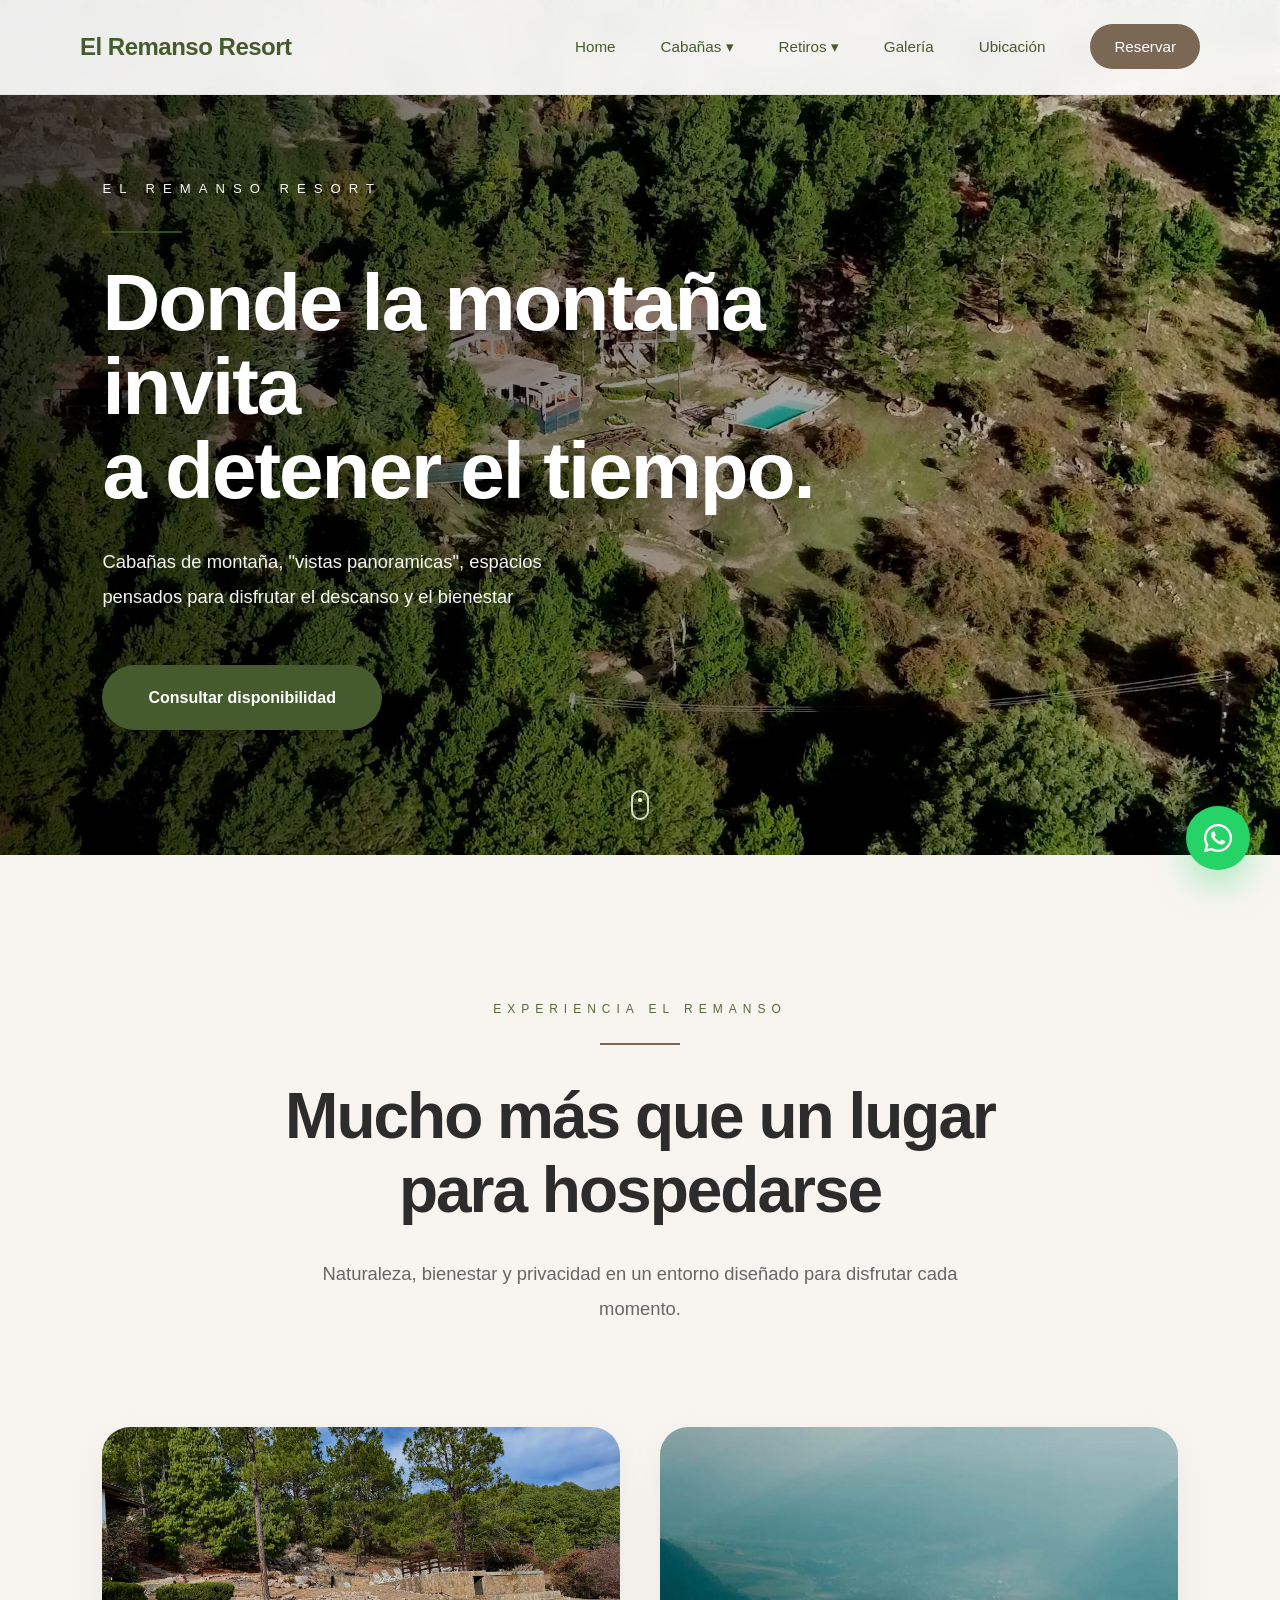
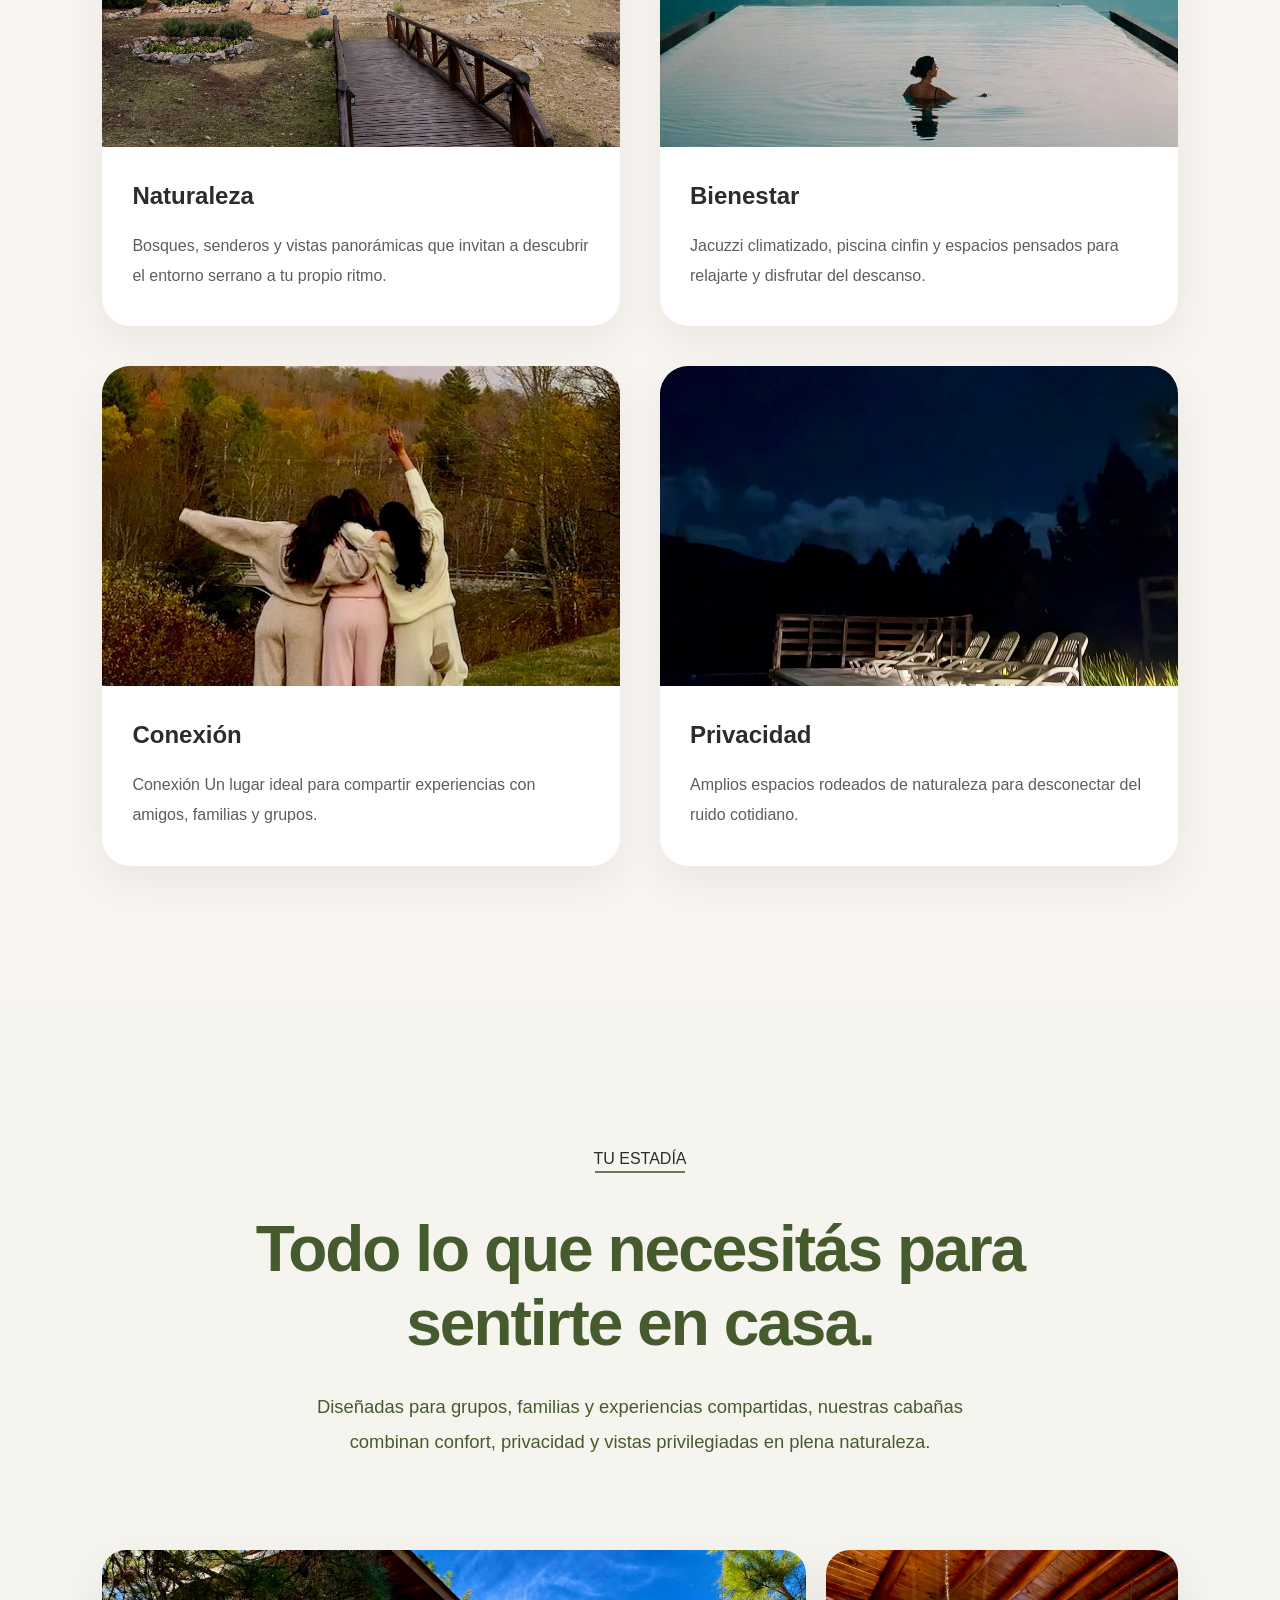
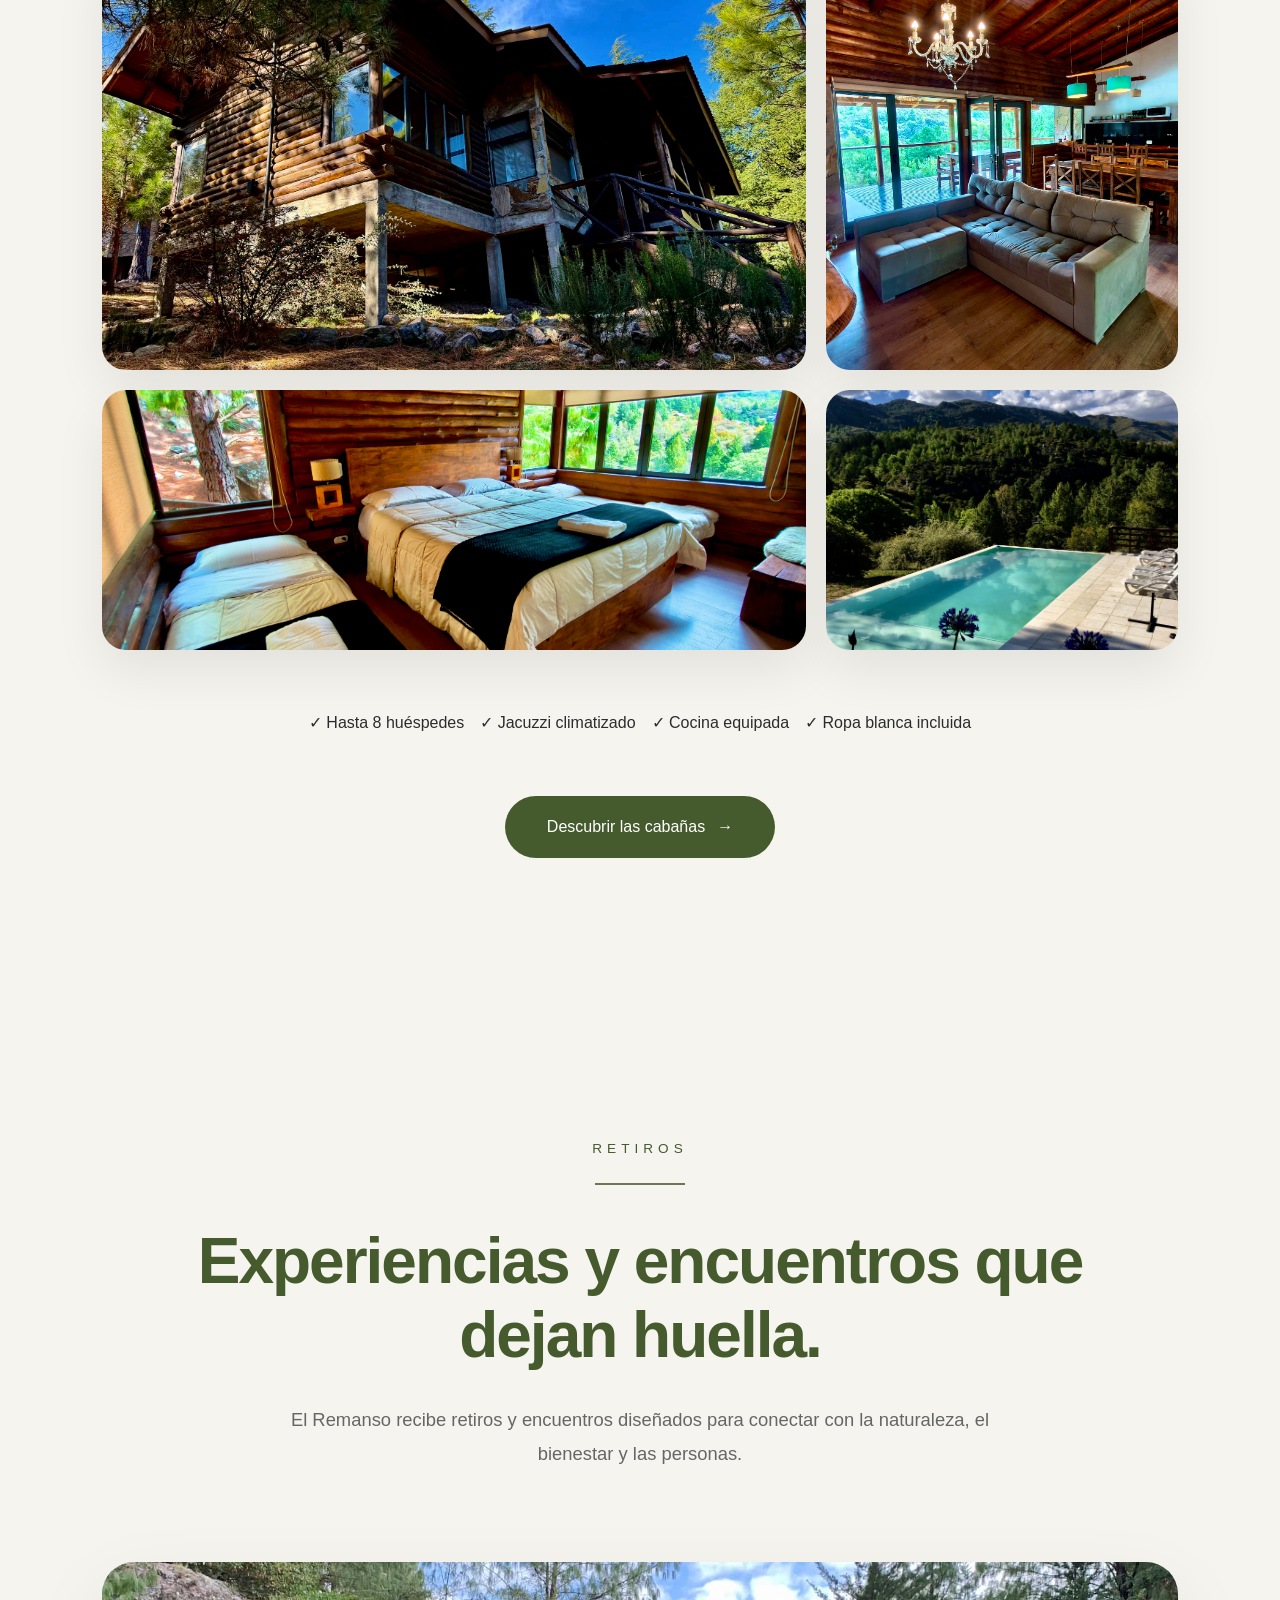
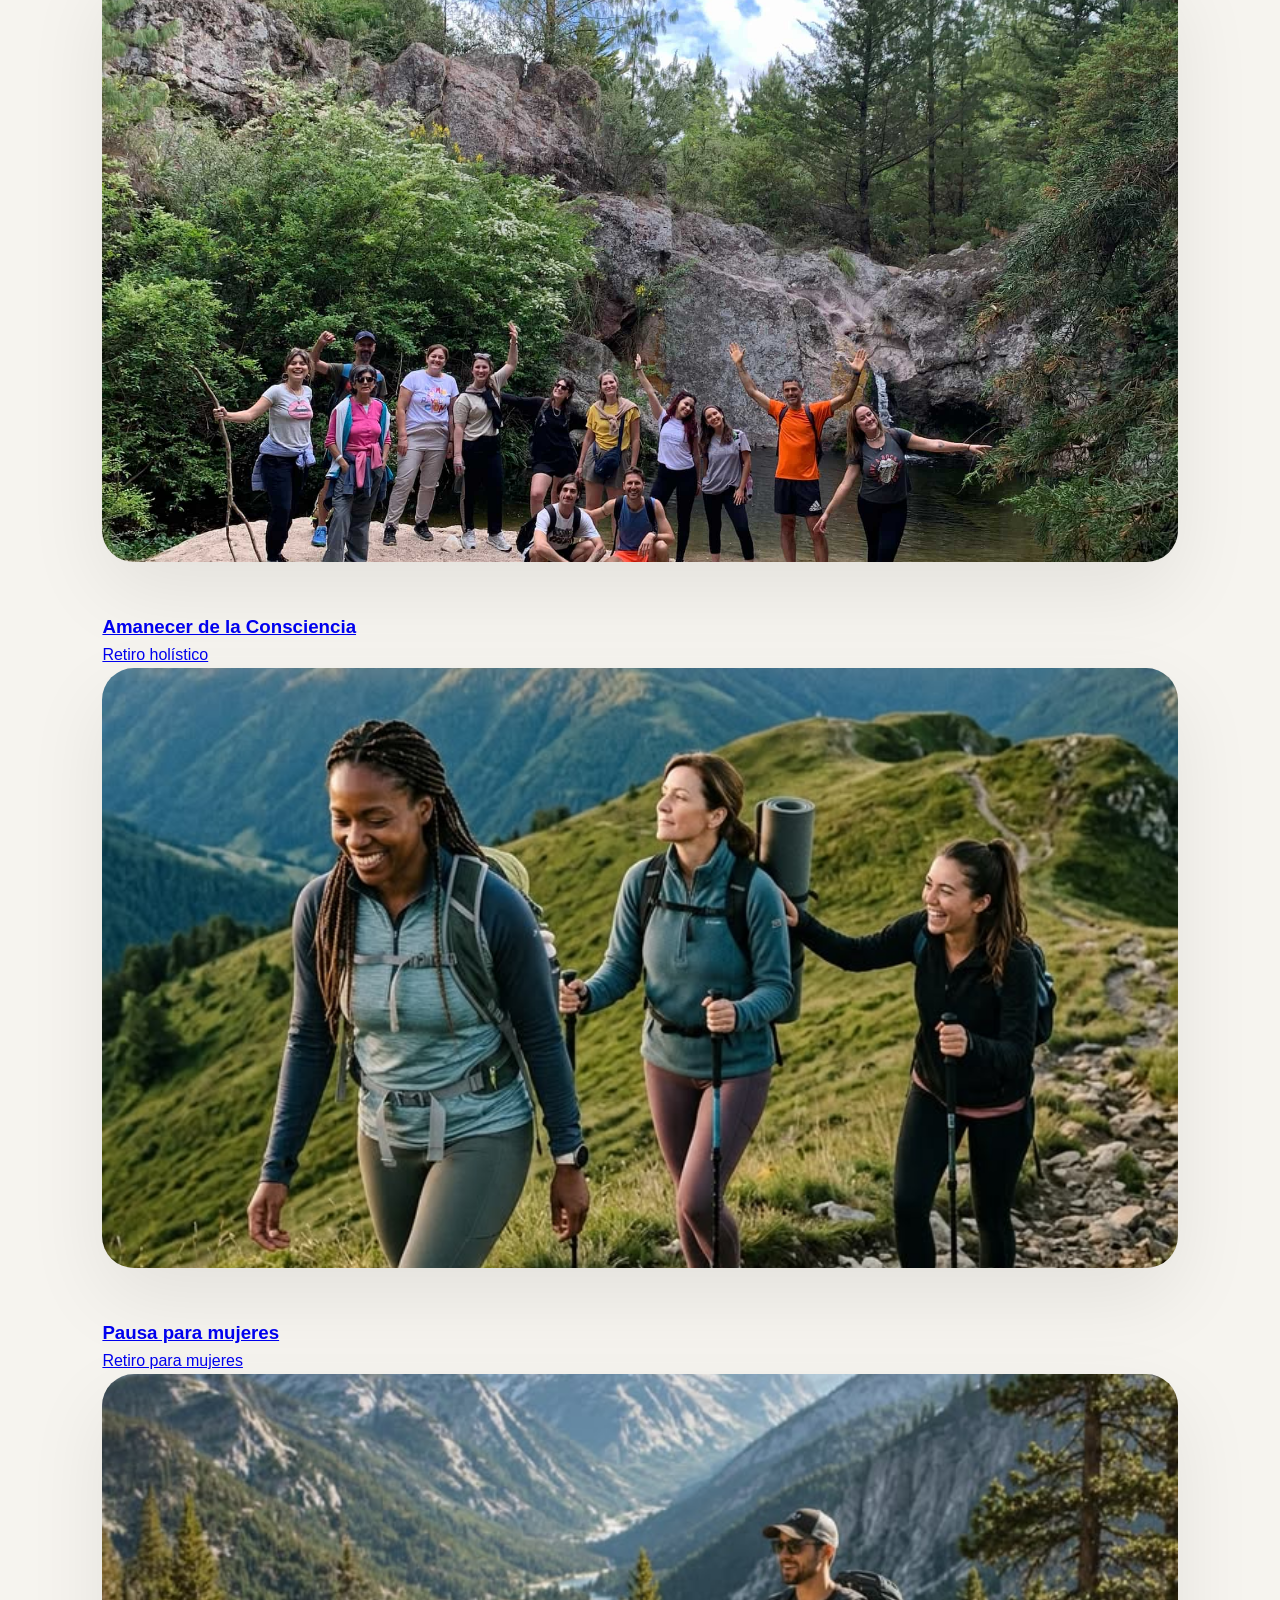
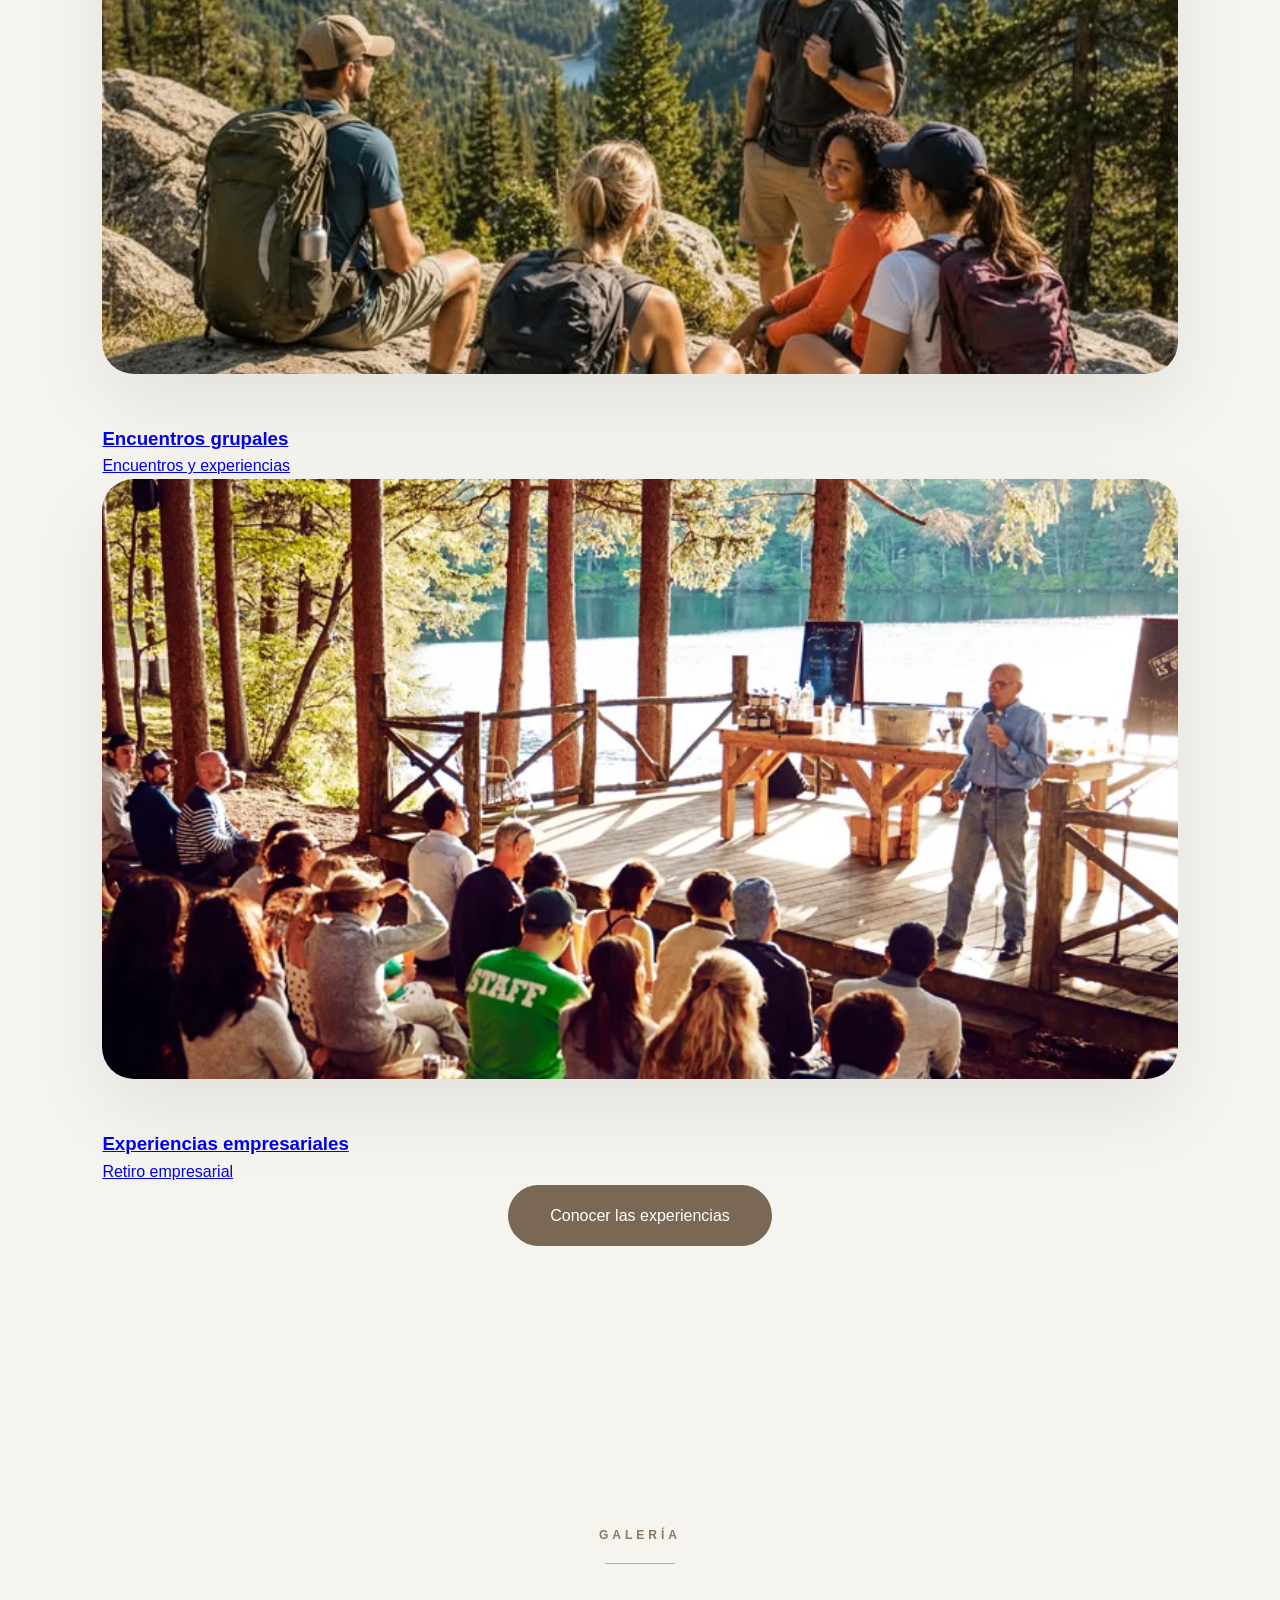
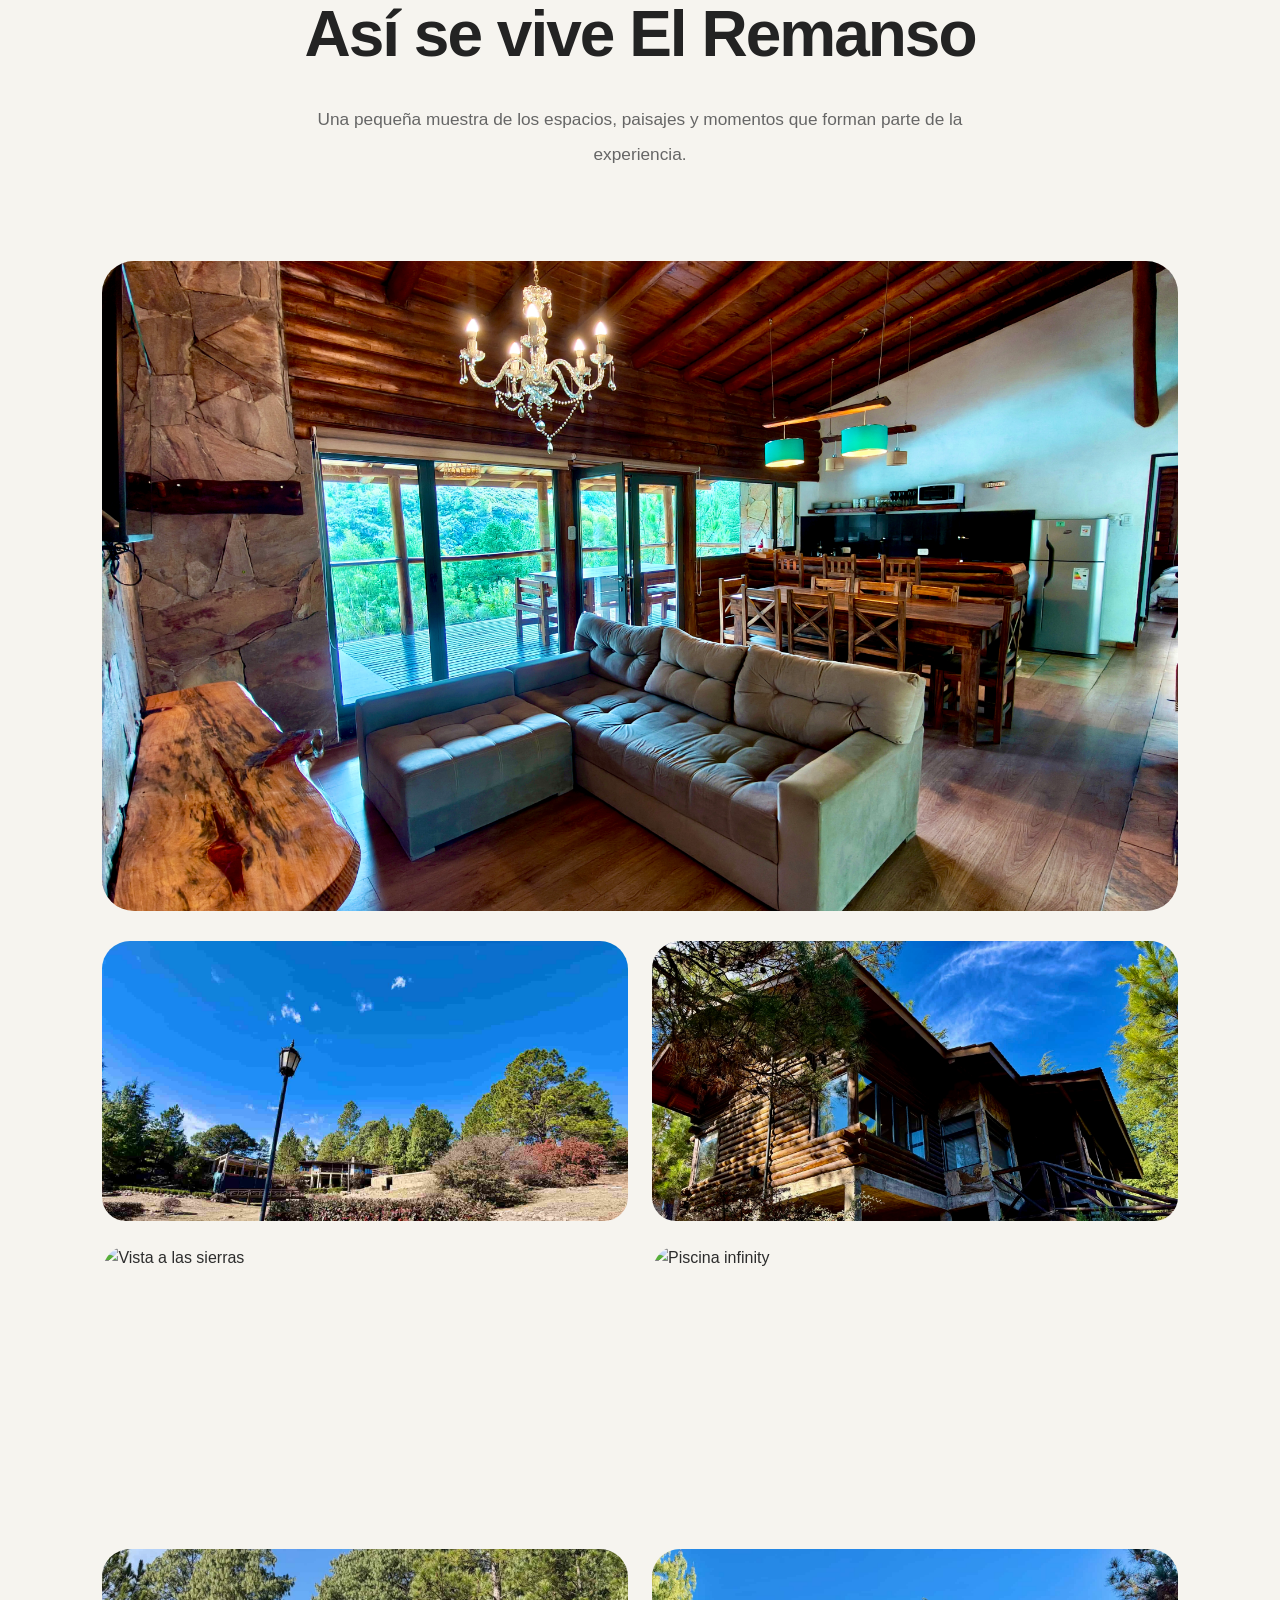
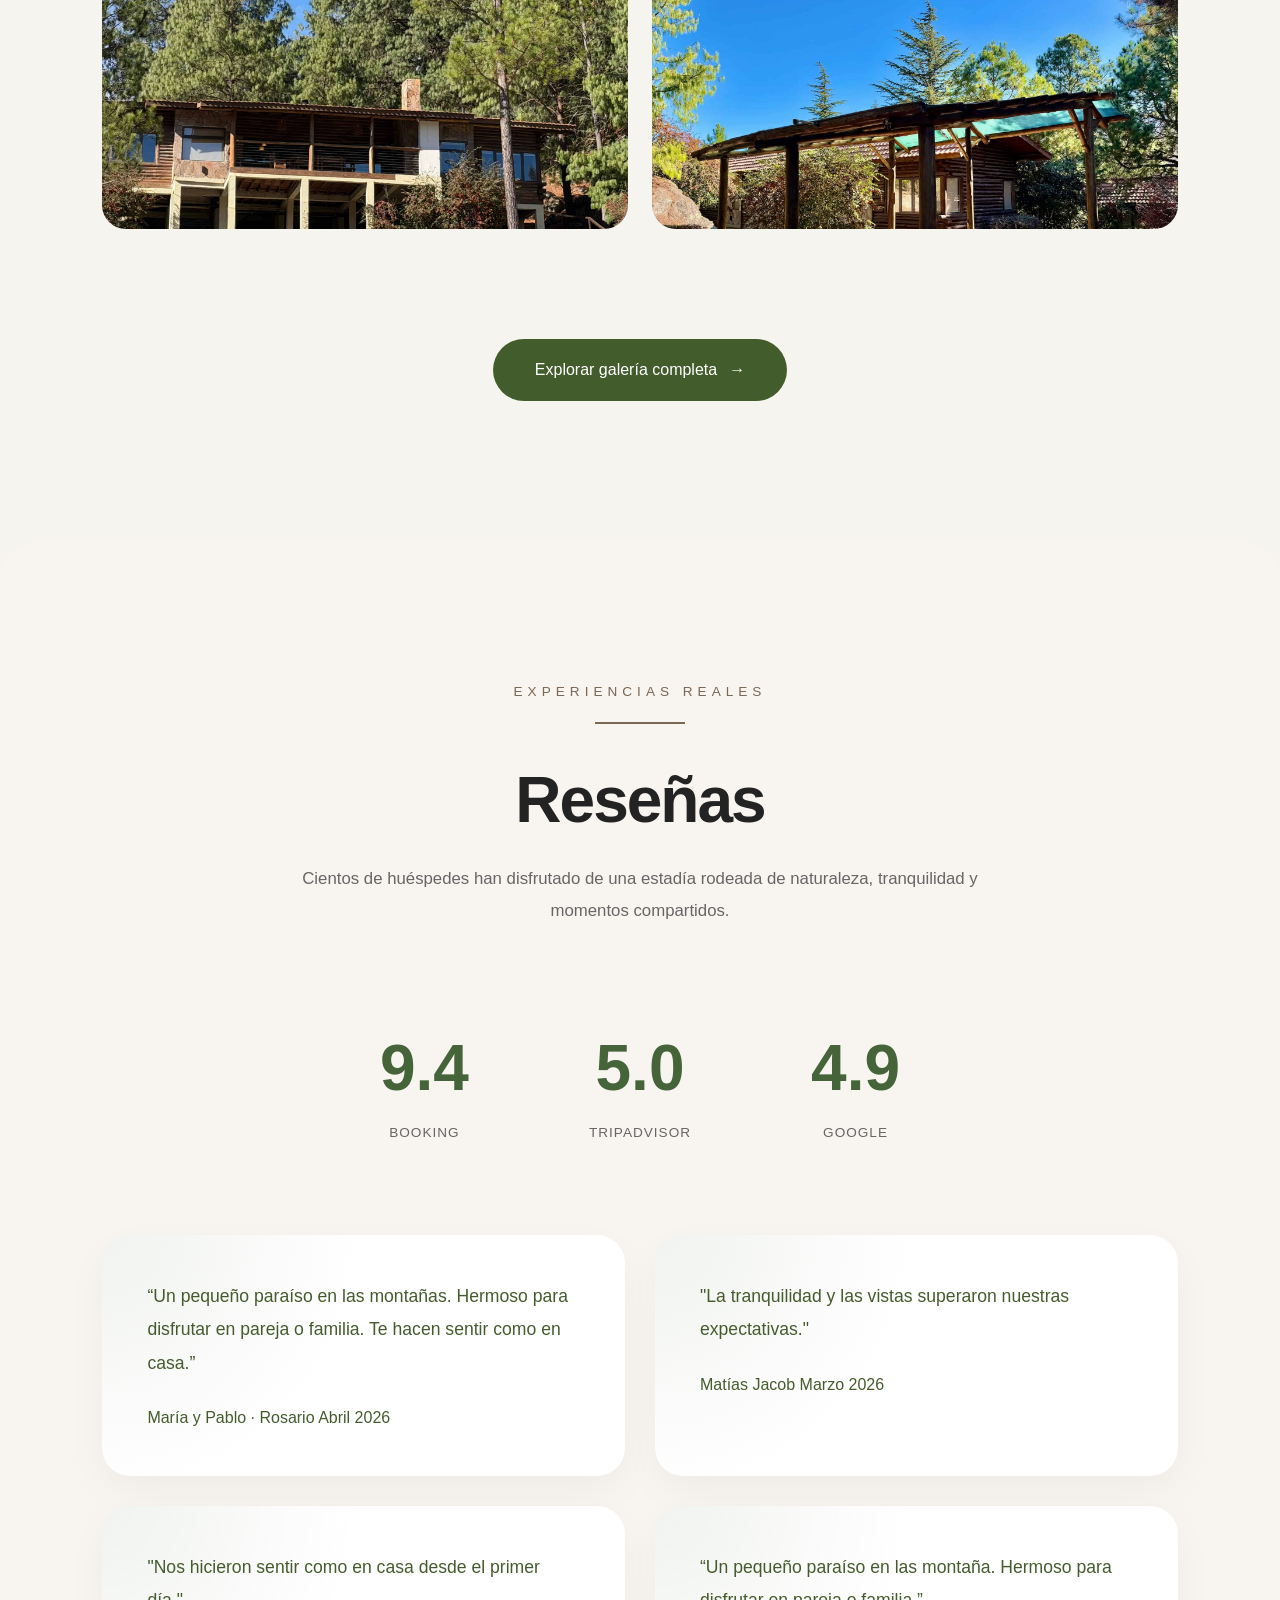
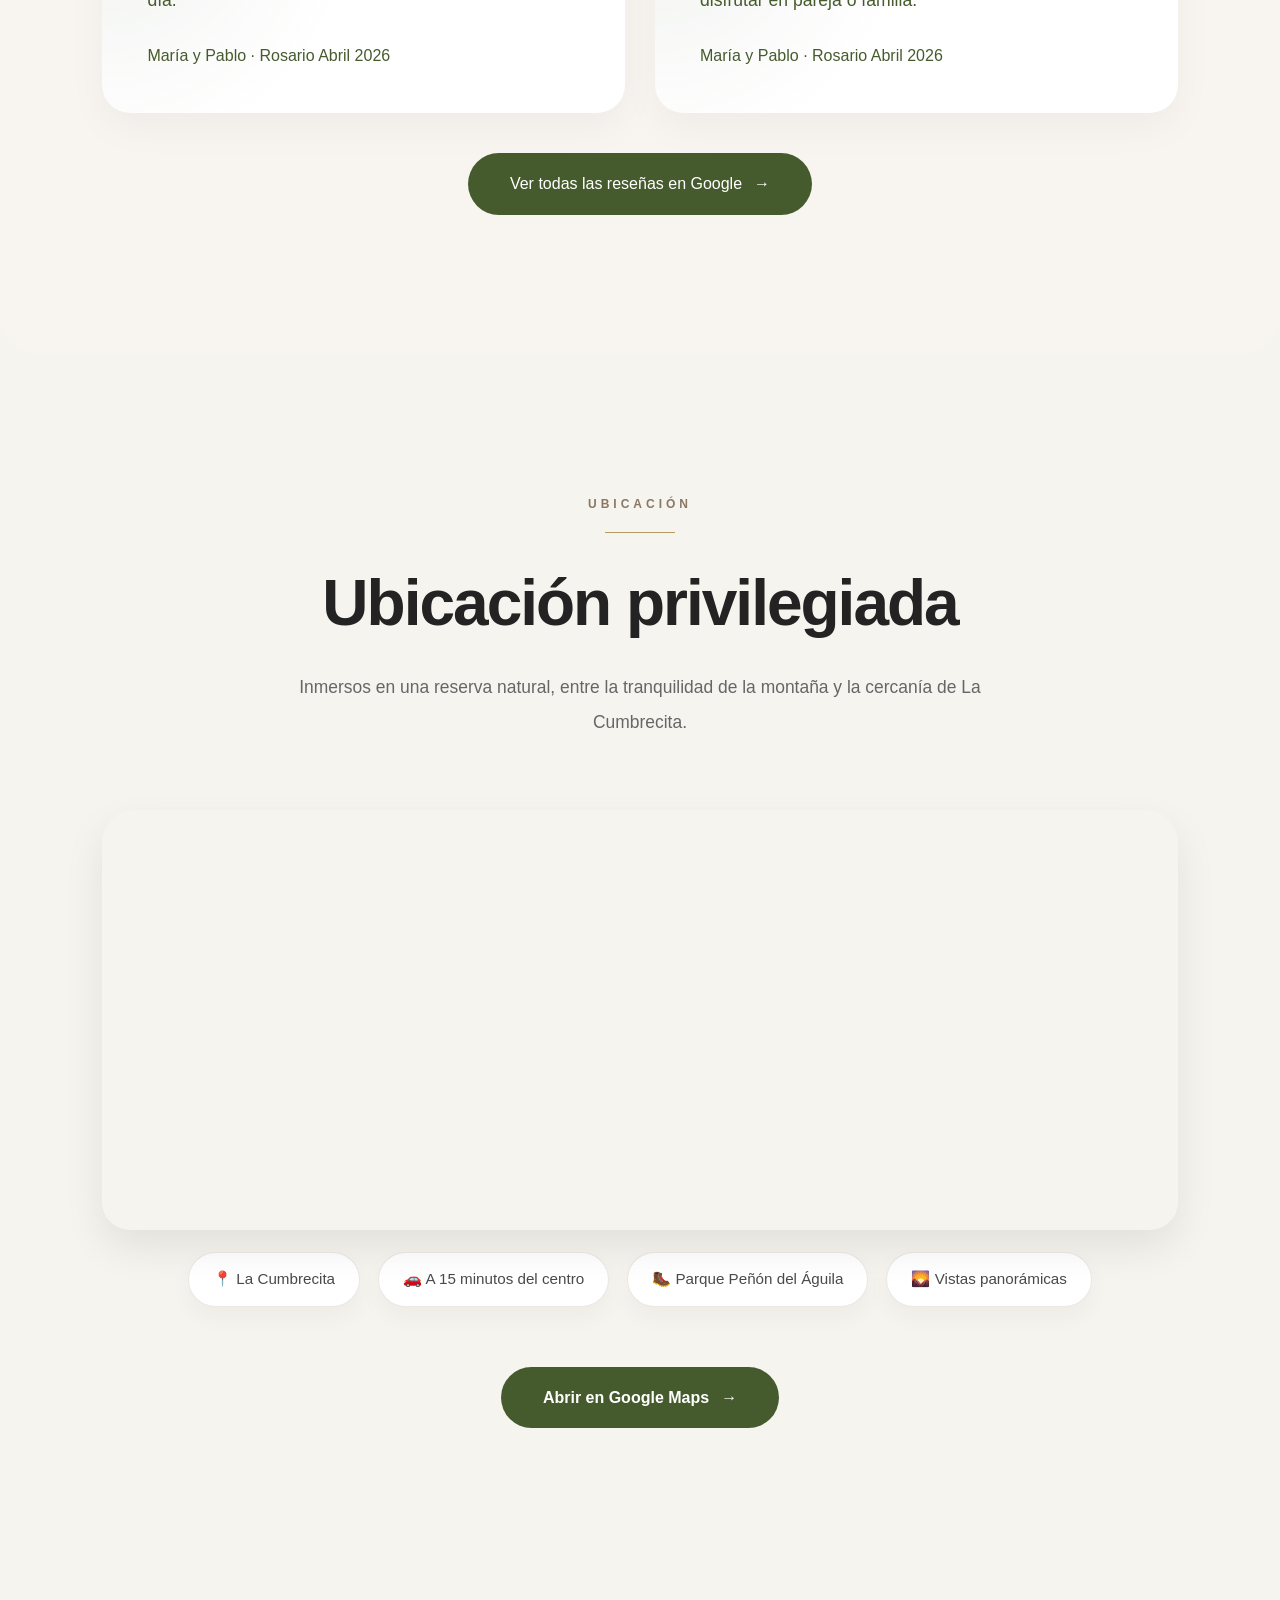
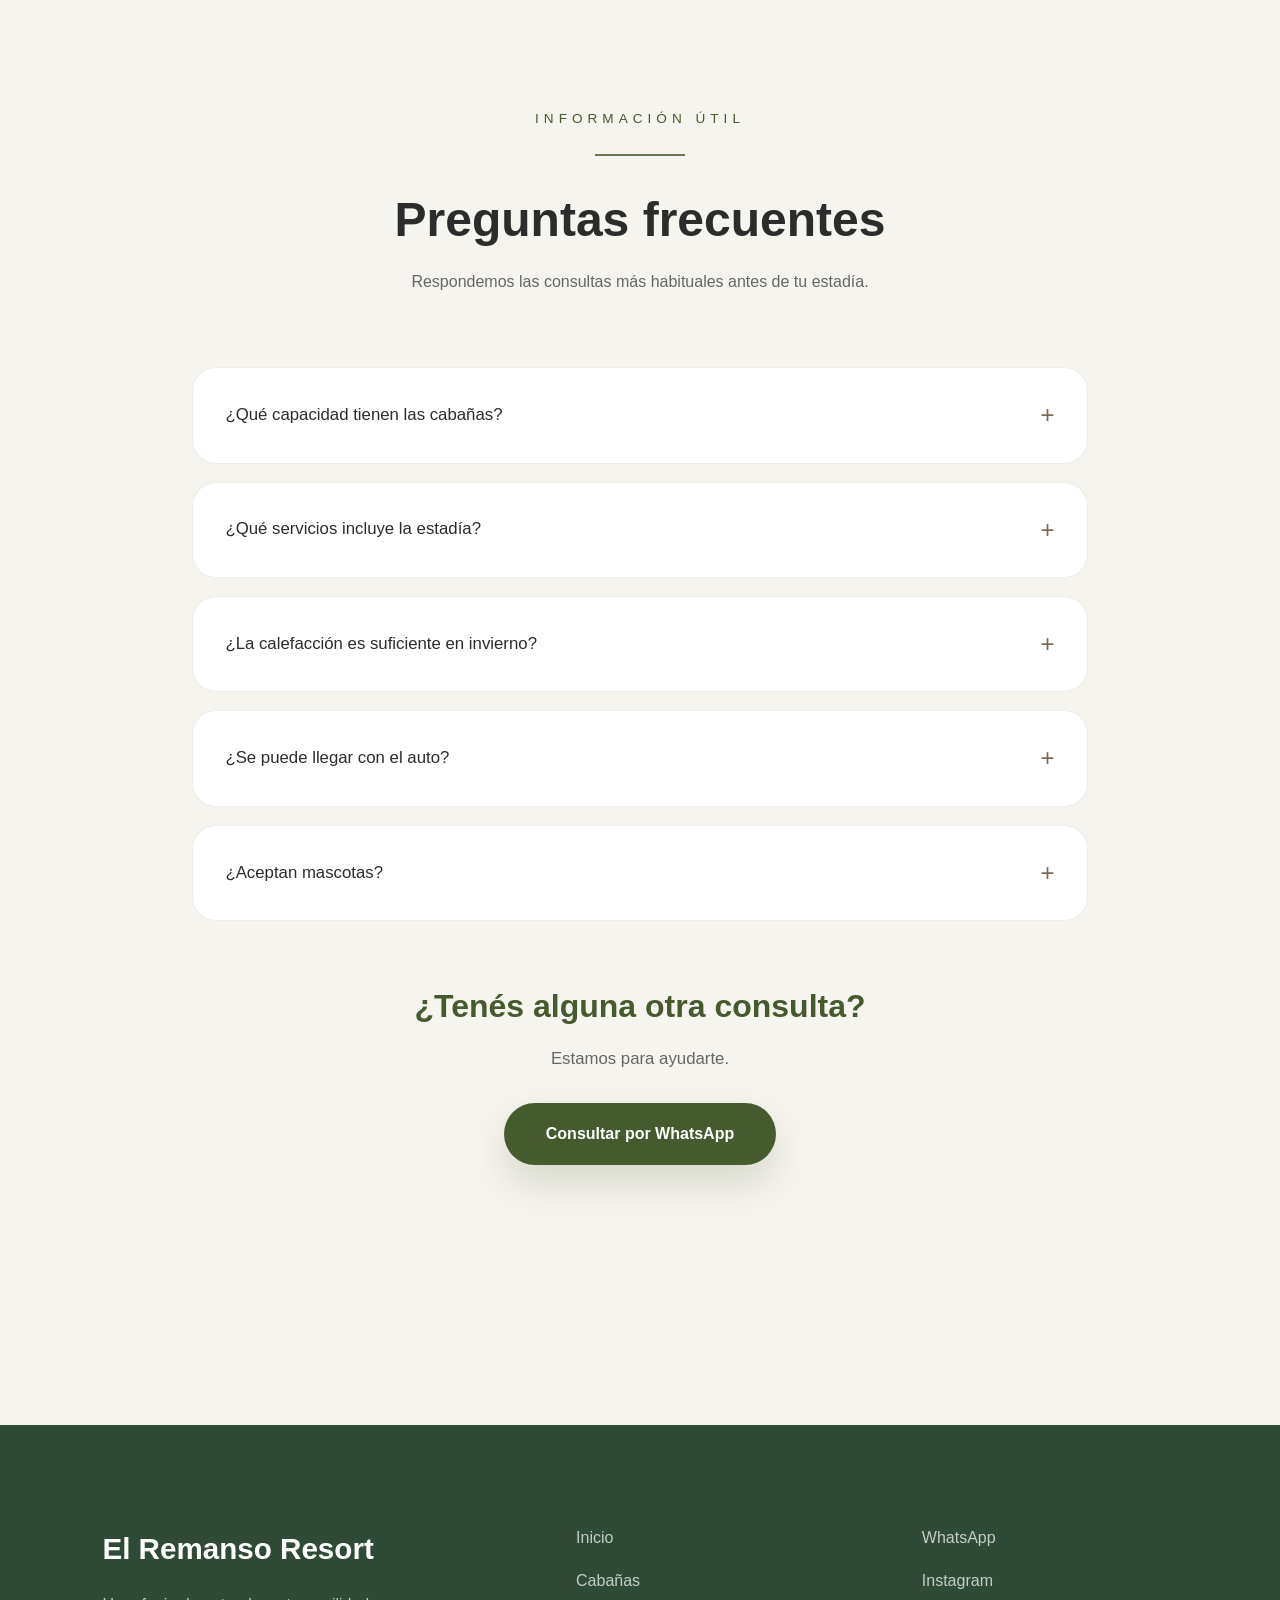
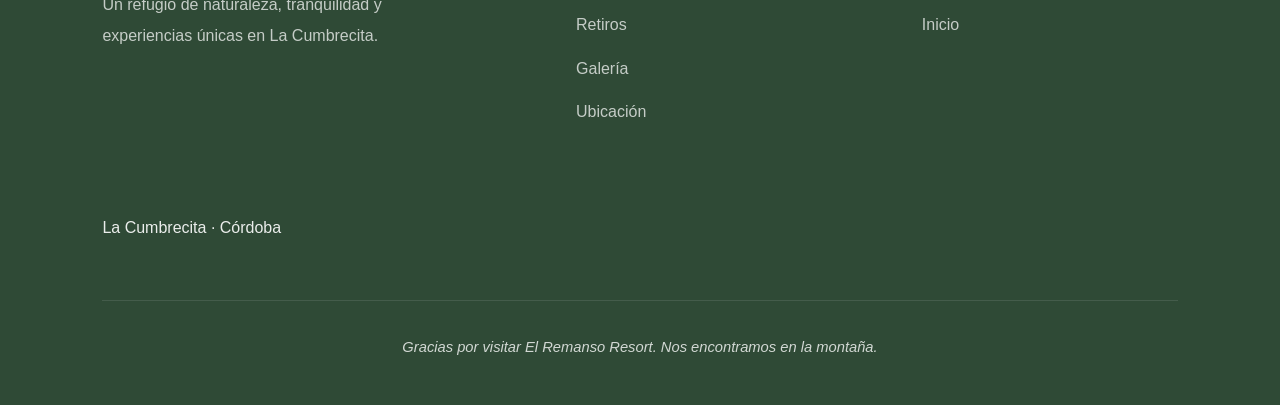
==== commit cc5359c4: "feat: add Google Analytics tracking" ====
--- a/index.html
+++ b/index.html
@@ -11,6 +11,21 @@
 href="https://cdnjs.cloudflare.com/ajax/libs/font-awesome/6.5.1/css/all.min.css"
 />
 
+<!-- GOOGLE ANALYTICS -->
+    <script async src="https://www.googletagmanager.com/gtag/js?id=G-BT3CB69ZL1"></script>
+
+    <script>
+        window.dataLayer = window.dataLayer || [];
+
+        function gtag(){
+            dataLayer.push(arguments);
+        }
+
+        gtag('js', new Date());
+
+        gtag('config', 'G-BT3CB69ZL1');
+    </script>
+
 </head>
 <body>
     
@@ -351,6 +366,11 @@
     </div>
 
 </div>
+<!-- INDICADOR DE PROGRESO -->
+
+    <div class="remanso-cabins-scroll-progress">
+        <span></span>
+    </div>
 
 
 
@@ -427,7 +447,7 @@
         <div class="remanso-retreats-image">
 
             <img
-                src="./assets/home/home-card-experiencia.jpg"
+                src="./assets/retiros/ananecer /hero.jpg"
                 alt="Amanecer de la Consciencia"
             >
 
--- a/css/style.css
+++ b/css/style.css
@@ -1278,9 +1278,50 @@
 }
 
 
+
+
+
 /* =========================
 INDICADOR
 ========================= */
+/* ==========================================
+   HOME - PROGRESO SCROLL CABAÑAS
+========================================== */
+
+.remanso-cabins-scroll-progress {
+
+    width: 82px;
+    height: 4px;
+
+    margin: 18px auto 0;
+
+    background: rgba(75, 67, 59, 0.16);
+
+    border-radius: 999px;
+
+    overflow: hidden;
+
+}
+
+
+.remanso-cabins-scroll-progress span {
+
+    display: block;
+
+    width: 0%;
+    height: 100%;
+
+    background: #4b5f2f;
+
+    border-radius: 999px;
+
+    transition: width 0.08s linear;
+
+}
+
+
+
+
 
 
 /* =========================
@@ -1315,6 +1356,7 @@
 }
 
 }
+
 
 
 
@@ -1325,6 +1367,7 @@
    HOME - BLOQUE 3
    EXPERIENCIAS / RETIROS
 ========================= */
+
 .remanso-retreats-section{
     padding:140px 8%;
     background:transparent;
@@ -1516,6 +1559,7 @@
     box-shadow:
     0 18px 40px rgba(122,104,85,.22);
 }
+
 /* =========================
 HOME
 RETIROS MOBILE RESPONSIVE
@@ -1659,6 +1703,47 @@
 }
 
 
+
+/* ==========================================
+   CONTROL INDIVIDUAL DE IMÁGENES
+   RETIROS - HOME MOBILE
+========================================== */
+
+/* RETIRO 1 — Amanecer de la Consciencia */
+.remanso-retreats-card:nth-child(1) .remanso-retreats-image img{
+
+    object-position:center 80%;
+
+}
+
+
+/* RETIRO 2 — Pausa para mujeres */
+.remanso-retreats-card:nth-child(2) .remanso-retreats-image img{
+
+    object-position:center center;
+
+}
+
+
+/* RETIRO 3 — Encuentros grupales */
+.remanso-retreats-card:nth-child(3) .remanso-retreats-image img{
+
+    object-position:center 60%;
+
+}
+
+
+/* RETIRO 4 — Experiencias empresariales */
+.remanso-retreats-card:nth-child(4) .remanso-retreats-image img{
+
+    object-position:center 60%;
+
+}
+
+
+
+
+
 /* =========================
 INFORMACIÓN DE LA CARD
 ========================= */
@@ -1695,17 +1780,21 @@
 /* =========================
    INDICADOR - RETIROS HOME
 ========================= */
+/* =========================
+   INDICADOR - RETIROS HOME
+========================= */
 
 .remanso-retreats-gallery-dots {
 
     display: flex;
+
     justify-content: center;
     align-items: center;
 
     gap: 8px;
 
     margin-top: 14px;
-    margin-bottom: 20px;
+    margin-bottom: 32px;
 
 }
 
@@ -1743,6 +1832,8 @@
     justify-content:center;
 
     padding:18px;
+
+    margin-top: 30px;
 
 }
 
@@ -4972,46 +5063,34 @@
     display:block;
 
 }
-
 /* ==========================================
 CONTROL INDIVIDUAL DE CADA IMAGEN DEL HERO
 ========================================== */
 
 /* Imagen 1 */
-.remanso-cabin-mobile-slider img:nth-child(1){
-
-    object-position:center 60%;
-
+.remanso-cabin-mobile-slider img:nth-of-type(1){
+    object-position:40% center;
 }
 
 /* Imagen 2 */
-.remanso-cabin-mobile-slider img:nth-child(2){
-
-    object-position:center 10%;
-
+.remanso-cabin-mobile-slider img:nth-of-type(2){
+    object-position:50% center;
 }
 
 /* Imagen 3 */
-.remanso-cabin-mobile-slider img:nth-child(3){
-
-    object-position:center center;
-
+.remanso-cabin-mobile-slider img:nth-of-type(3){
+    object-position:65% center;
 }
 
 /* Imagen 4 */
-.remanso-cabin-mobile-slider img:nth-child(4){
-
-    object-position:center 20%;
-
+.remanso-cabin-mobile-slider img:nth-of-type(4){
+    object-position:50% center;
 }
 
 /* Imagen 5 */
-.remanso-cabin-mobile-slider img:nth-child(5){
-
-    object-position:center center;
-
-}
-
+.remanso-cabin-mobile-slider img:nth-of-type(5){
+    object-position:18% center;
+}
 
 
 
@@ -5195,7 +5274,7 @@
 
     z-index:20;
 
-    margin-top:-220px;
+    margin-top:-200px;
 
     padding:0 0 90px;
 
@@ -7824,24 +7903,44 @@
 
 }
 
-
 /* ==========================================
-CONTROLAMOS LAS IMG INDIVIDUALMENTE DESDE AQUI
+   CONTROL INDIVIDUAL DE CADA IMAGEN
 ========================================== */
+
+/* EXPERIENCIA 1 */
 .remanso-mobile-experience-card:nth-child(1)
 .remanso-mobile-experience-image img{
 
-    object-position:center 28%;
-
-}
-
+    object-position:center 70%;
+
+}
+
+
+/* EXPERIENCIA 2 */
 .remanso-mobile-experience-card:nth-child(2)
 .remanso-mobile-experience-image img{
 
-    object-position:center 45%;
-
-}
-
+    object-position:center 50%;
+
+}
+
+
+/* EXPERIENCIA 3 */
+.remanso-mobile-experience-card:nth-child(3)
+.remanso-mobile-experience-image img{
+
+    object-position:center 75%;
+
+}
+
+
+/* EXPERIENCIA 4 */
+.remanso-mobile-experience-card:nth-child(4)
+.remanso-mobile-experience-image img{
+
+    object-position:center 70%;
+
+}
 
 
 
@@ -8172,7 +8271,6 @@
 
 
 /* BENEFICIOS */
-
 .remanso-mobile-host-benefit{
 
     display:flex;
@@ -8181,7 +8279,7 @@
 
     gap:22px;
 
-   padding:22px 20px;
+    padding:22px 20px;
 
     background:rgba(255,255,255,.08);
 
@@ -8191,7 +8289,13 @@
 
     backdrop-filter:blur(10px);
 
-    margin-bottom: 54px;
+    margin-bottom:18px;
+
+}
+
+.remanso-mobile-host-benefit:last-of-type{
+
+    margin-bottom:0;
 
 }
 .remanso-mobile-host-benefit i{
@@ -8215,9 +8319,16 @@
 
 
 /* CTA */
+/* =========================
+   CTA - ORGANIZAR TU RETIRO
+========================= */
+/* =========================
+   CTA - ORGANIZADORES
+========================= */
+
 .remanso-mobile-host-button{
 
-    width:100%;
+    width:85%;
 
     display:flex;
 
@@ -8225,7 +8336,9 @@
 
     align-items:center;
 
-  padding:20px 22px;
+    padding:19px 22px;
+
+    margin:34px auto 0;
 
     border-radius:999px;
 
@@ -8239,18 +8352,11 @@
 
     transition:.30s;
 
-    margin-top: 12px;
-
 }
 
 .remanso-mobile-host-button:active{
 
     transform:scale(.98);
-
-}
-.remanso-mobile-host-button:hover{
-
-    background:#f3f3f3;
 
 }
 }
@@ -9058,6 +9164,7 @@
 
     width:100%;
     height:100%;
+
 
     object-fit:cover;
 
@@ -10240,10 +10347,18 @@
 
     object-fit:cover;
 
+    object-position: center 85%;
+
     display:block;
 
 }
-
+.remanso-retreat-pausa
+.remanso-retreat-mobile-host-image{
+
+    height:320px;
+    object-position: 1%;
+
+}
 
 /* ==========================================
 CONTENIDO
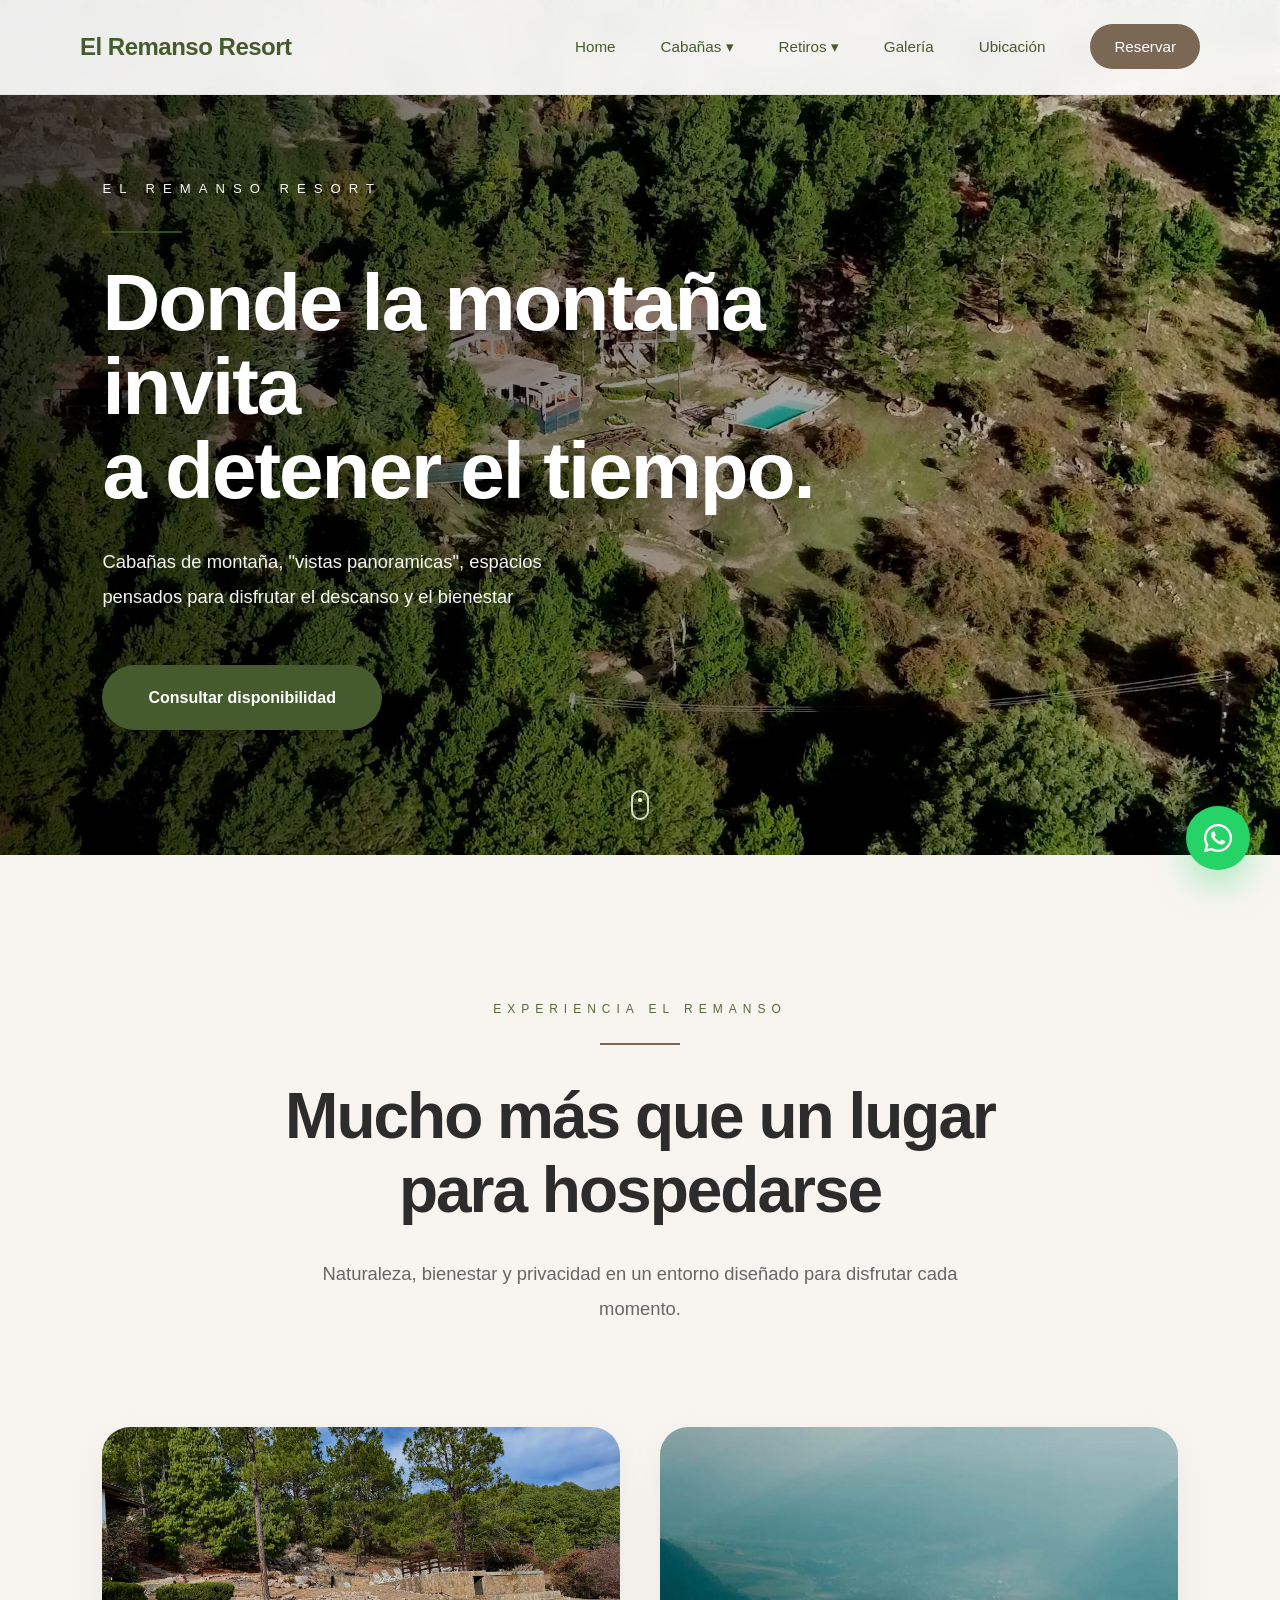
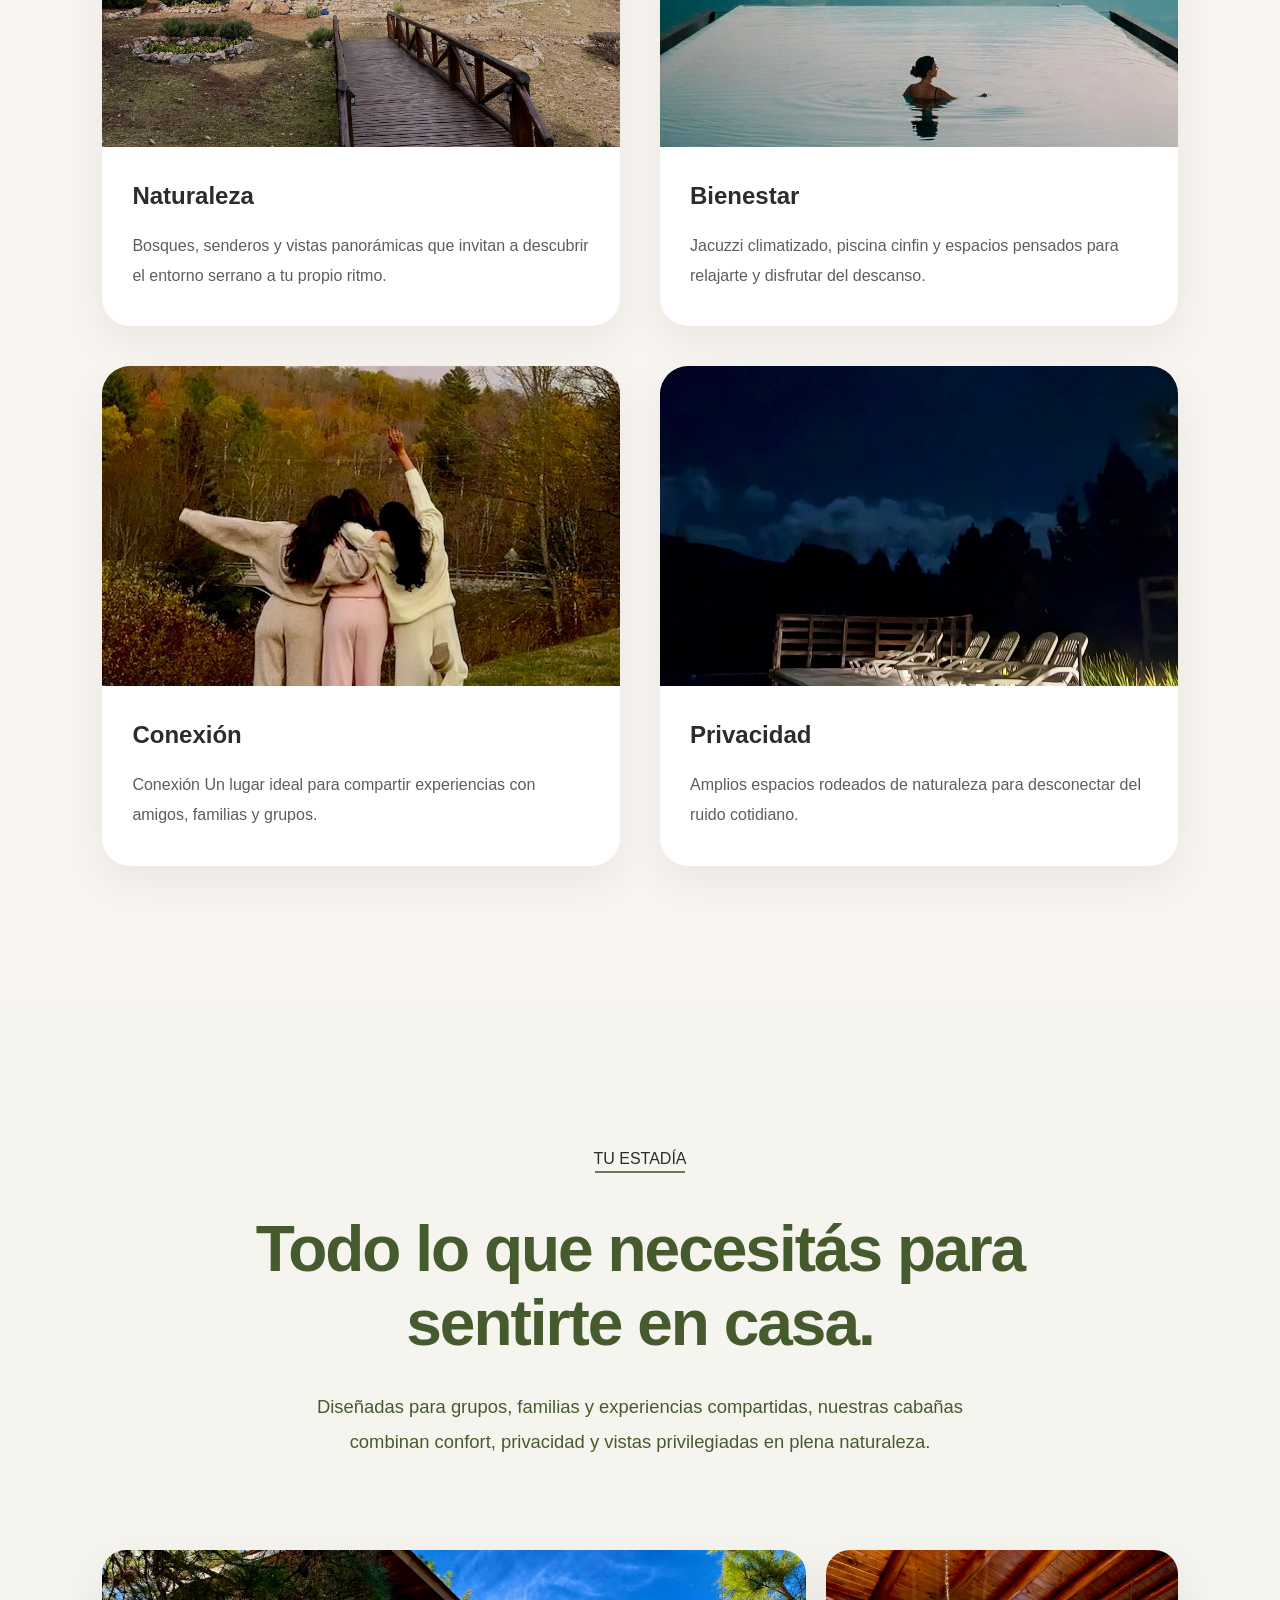
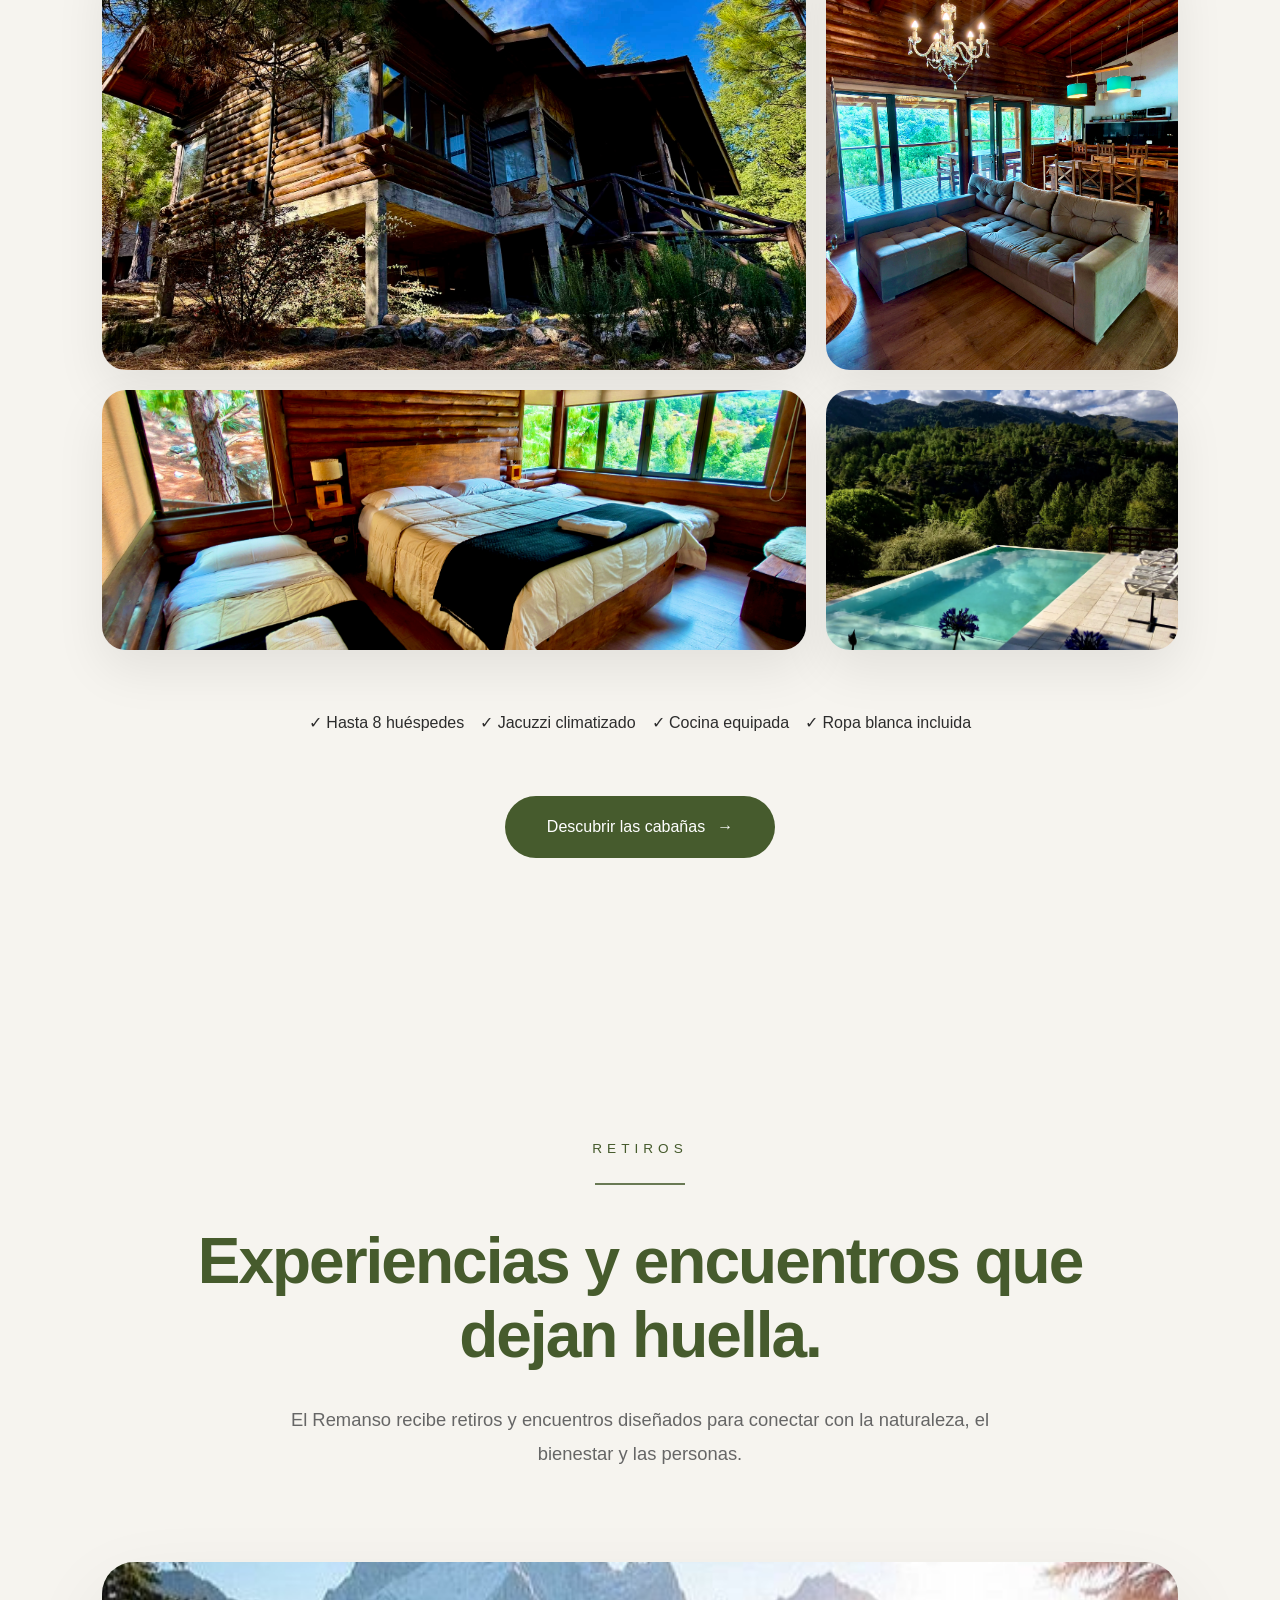
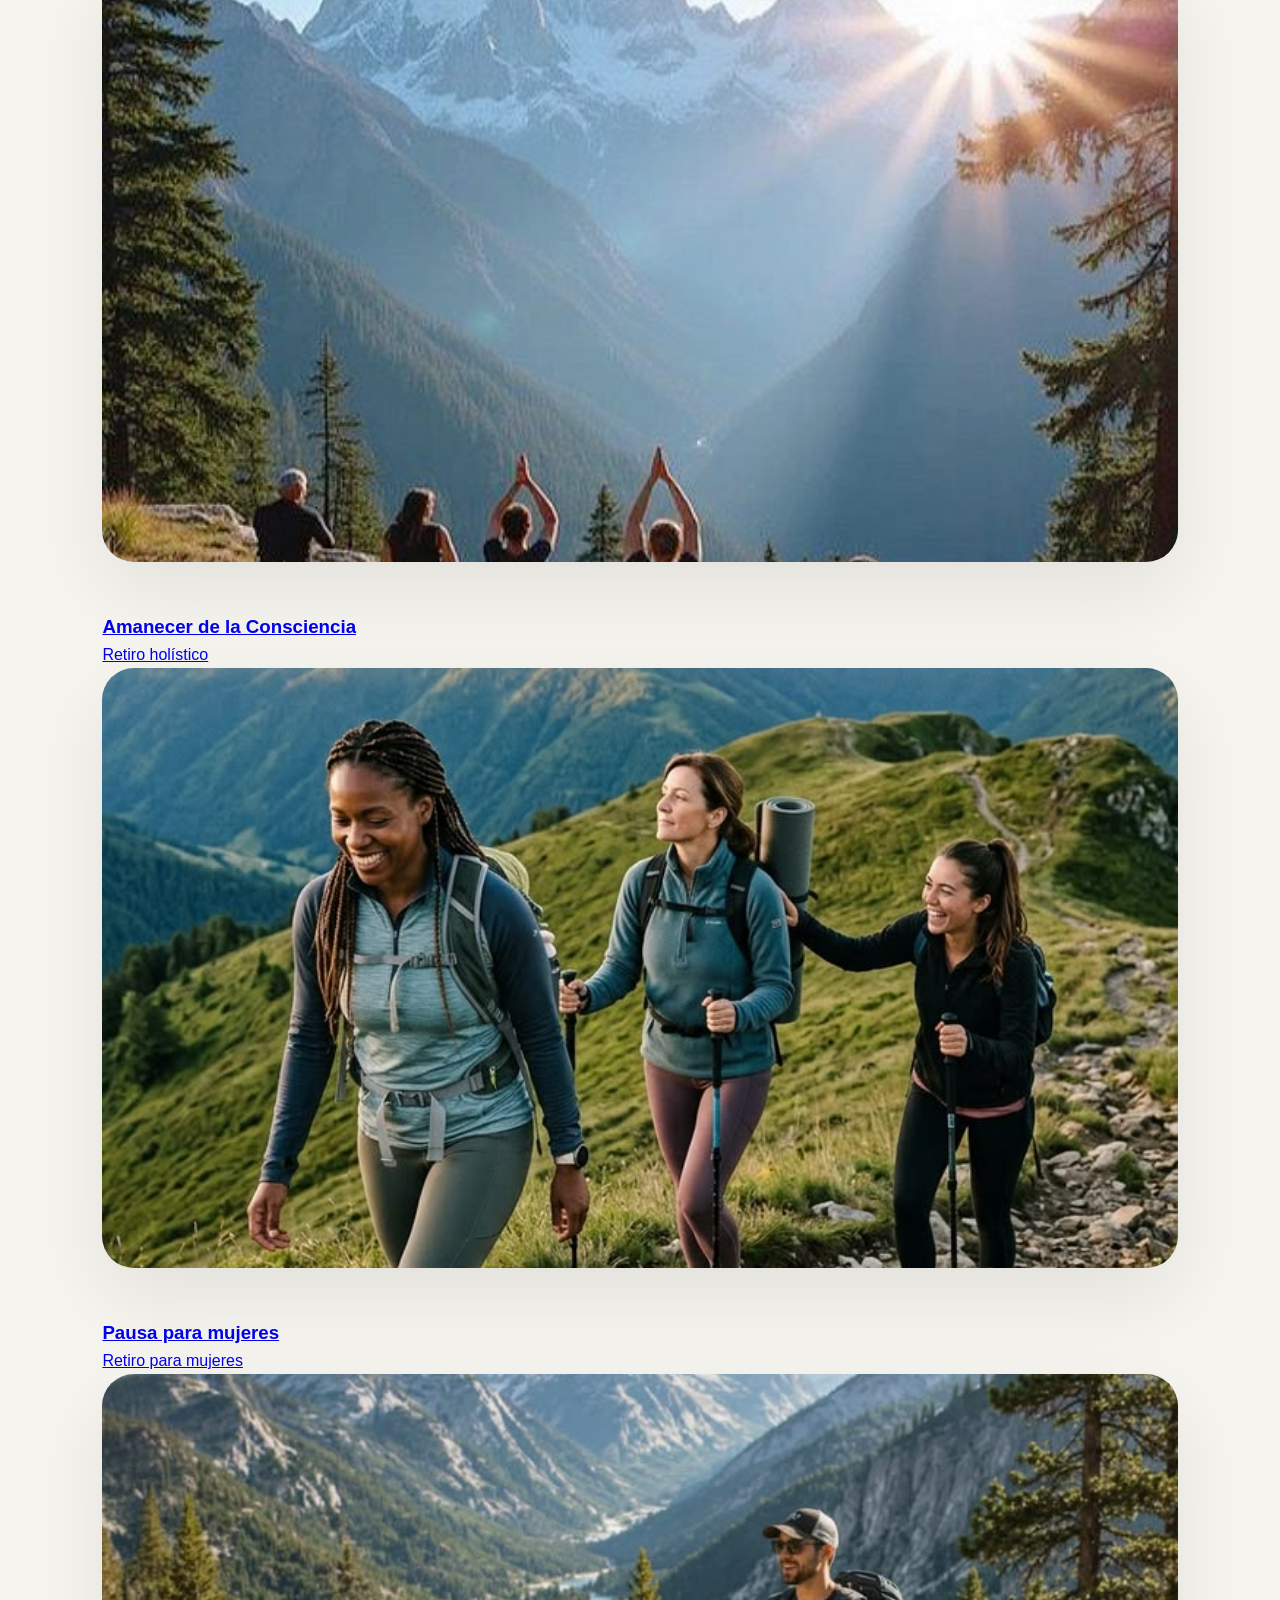
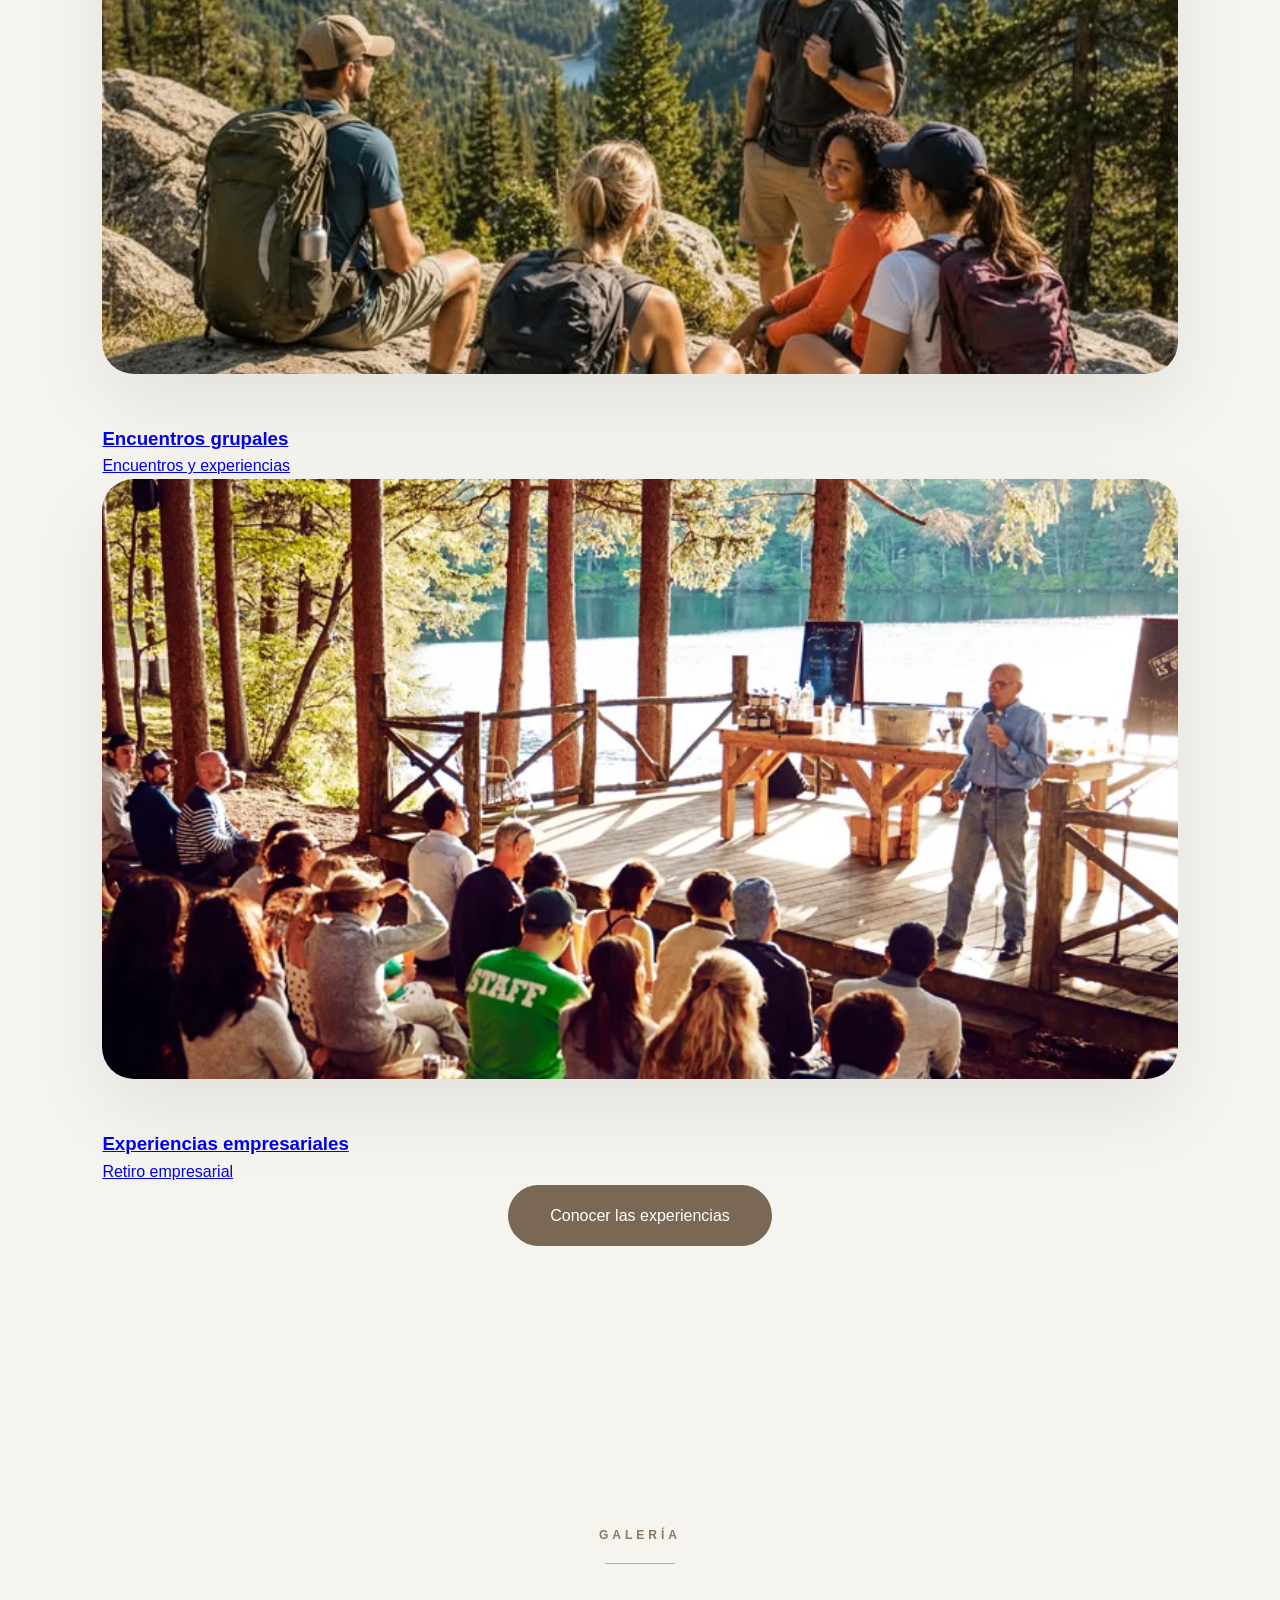
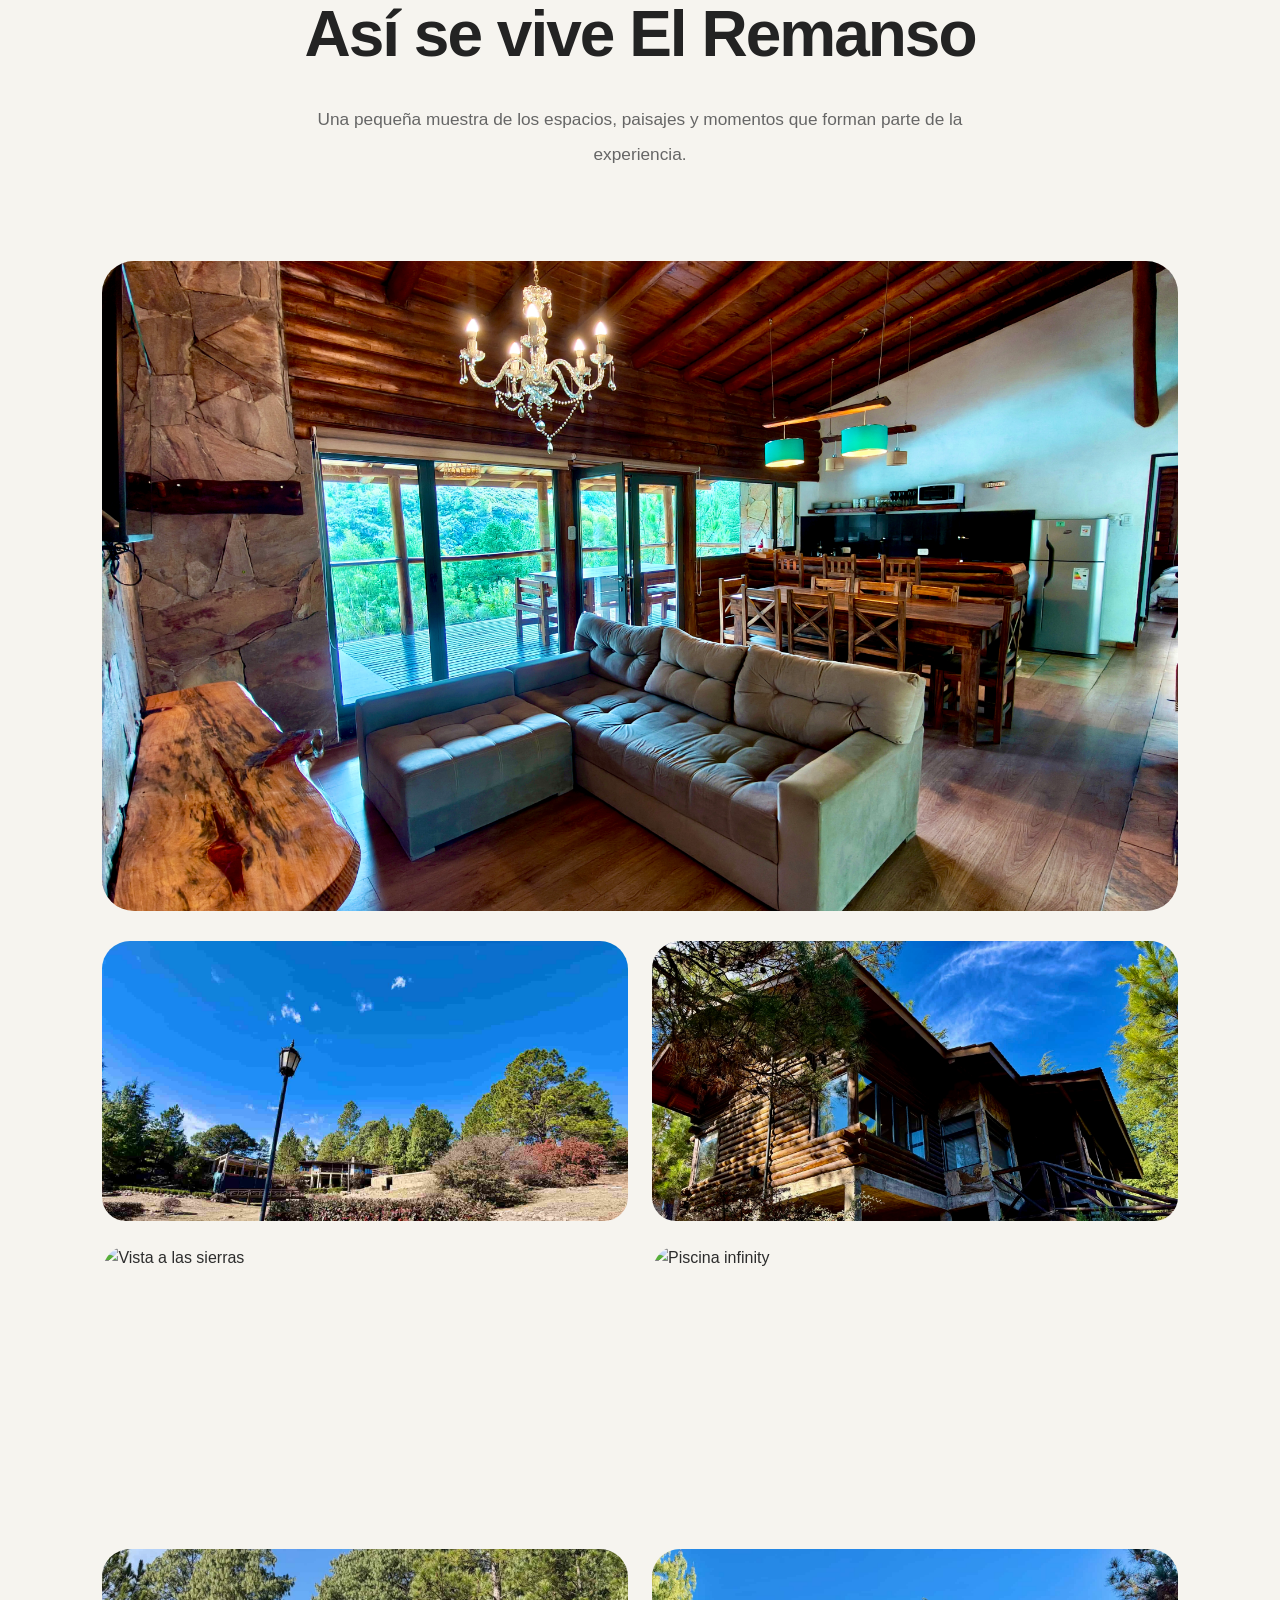
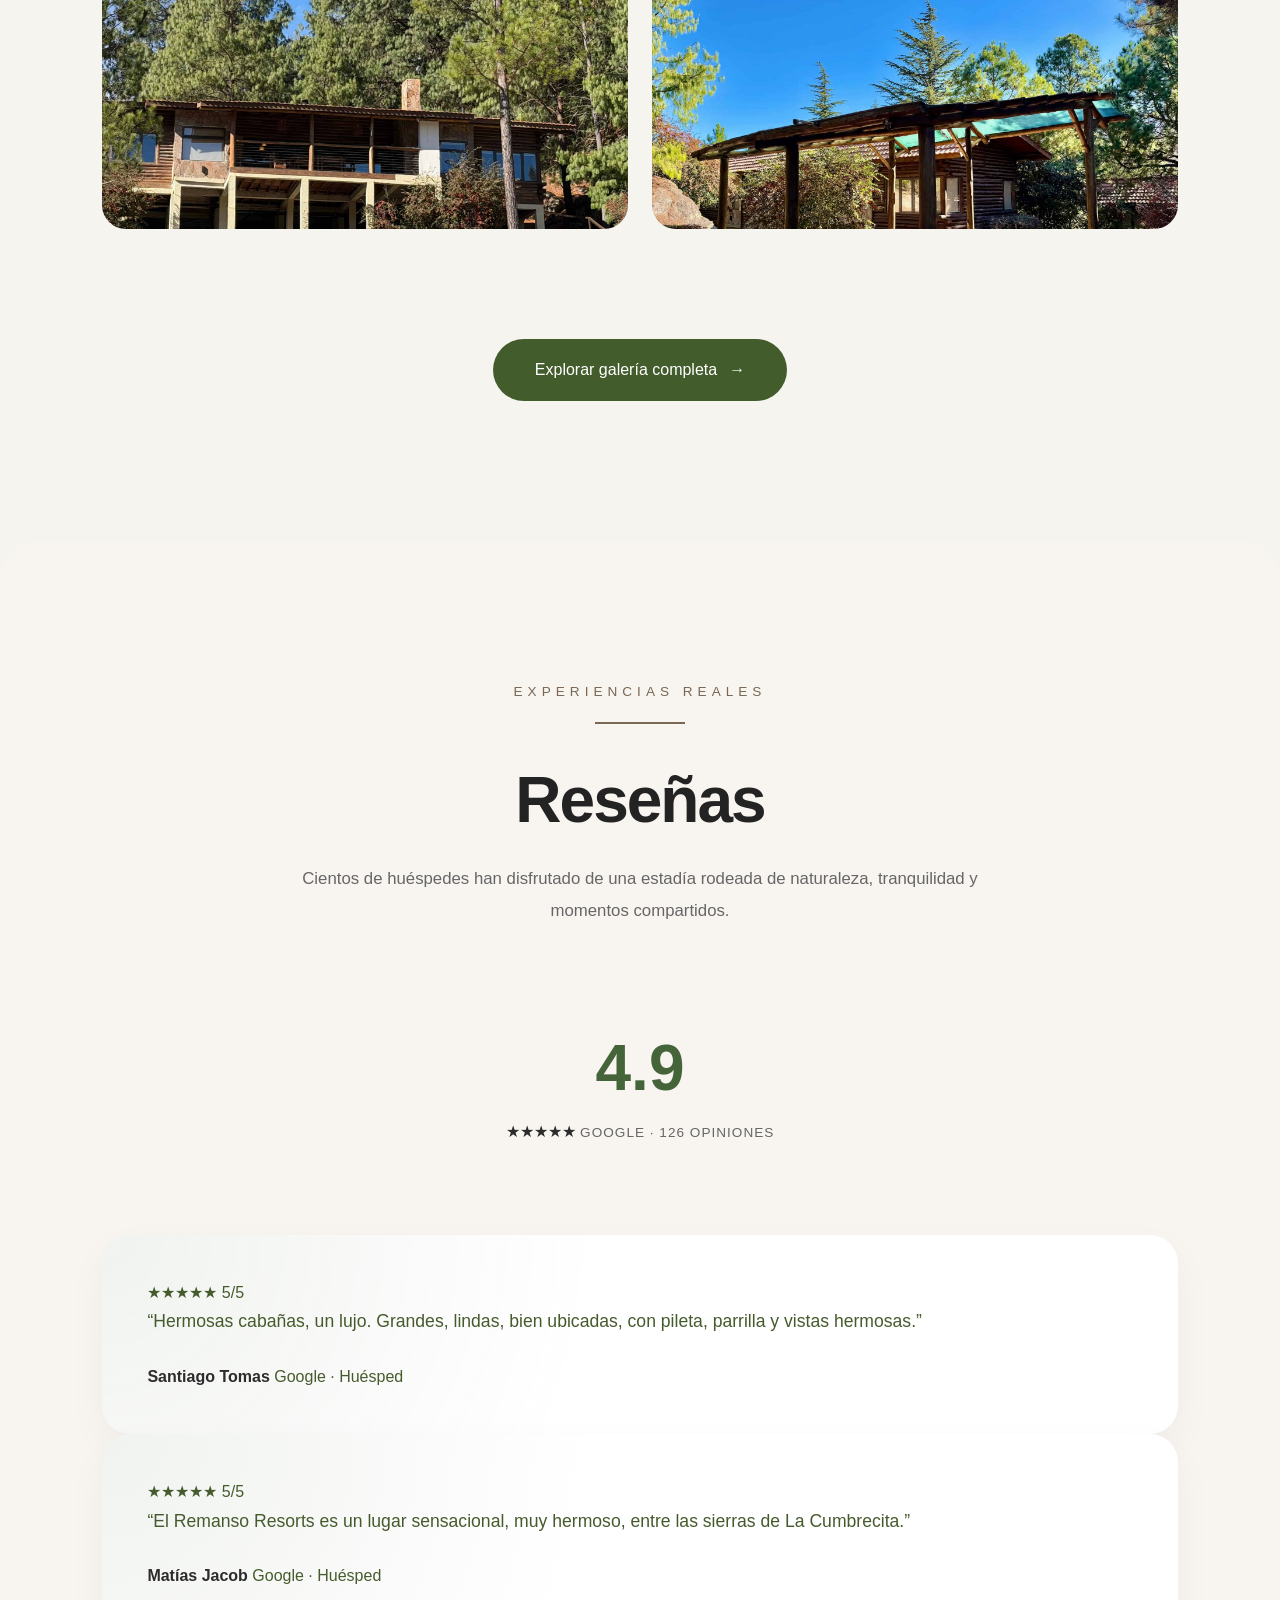
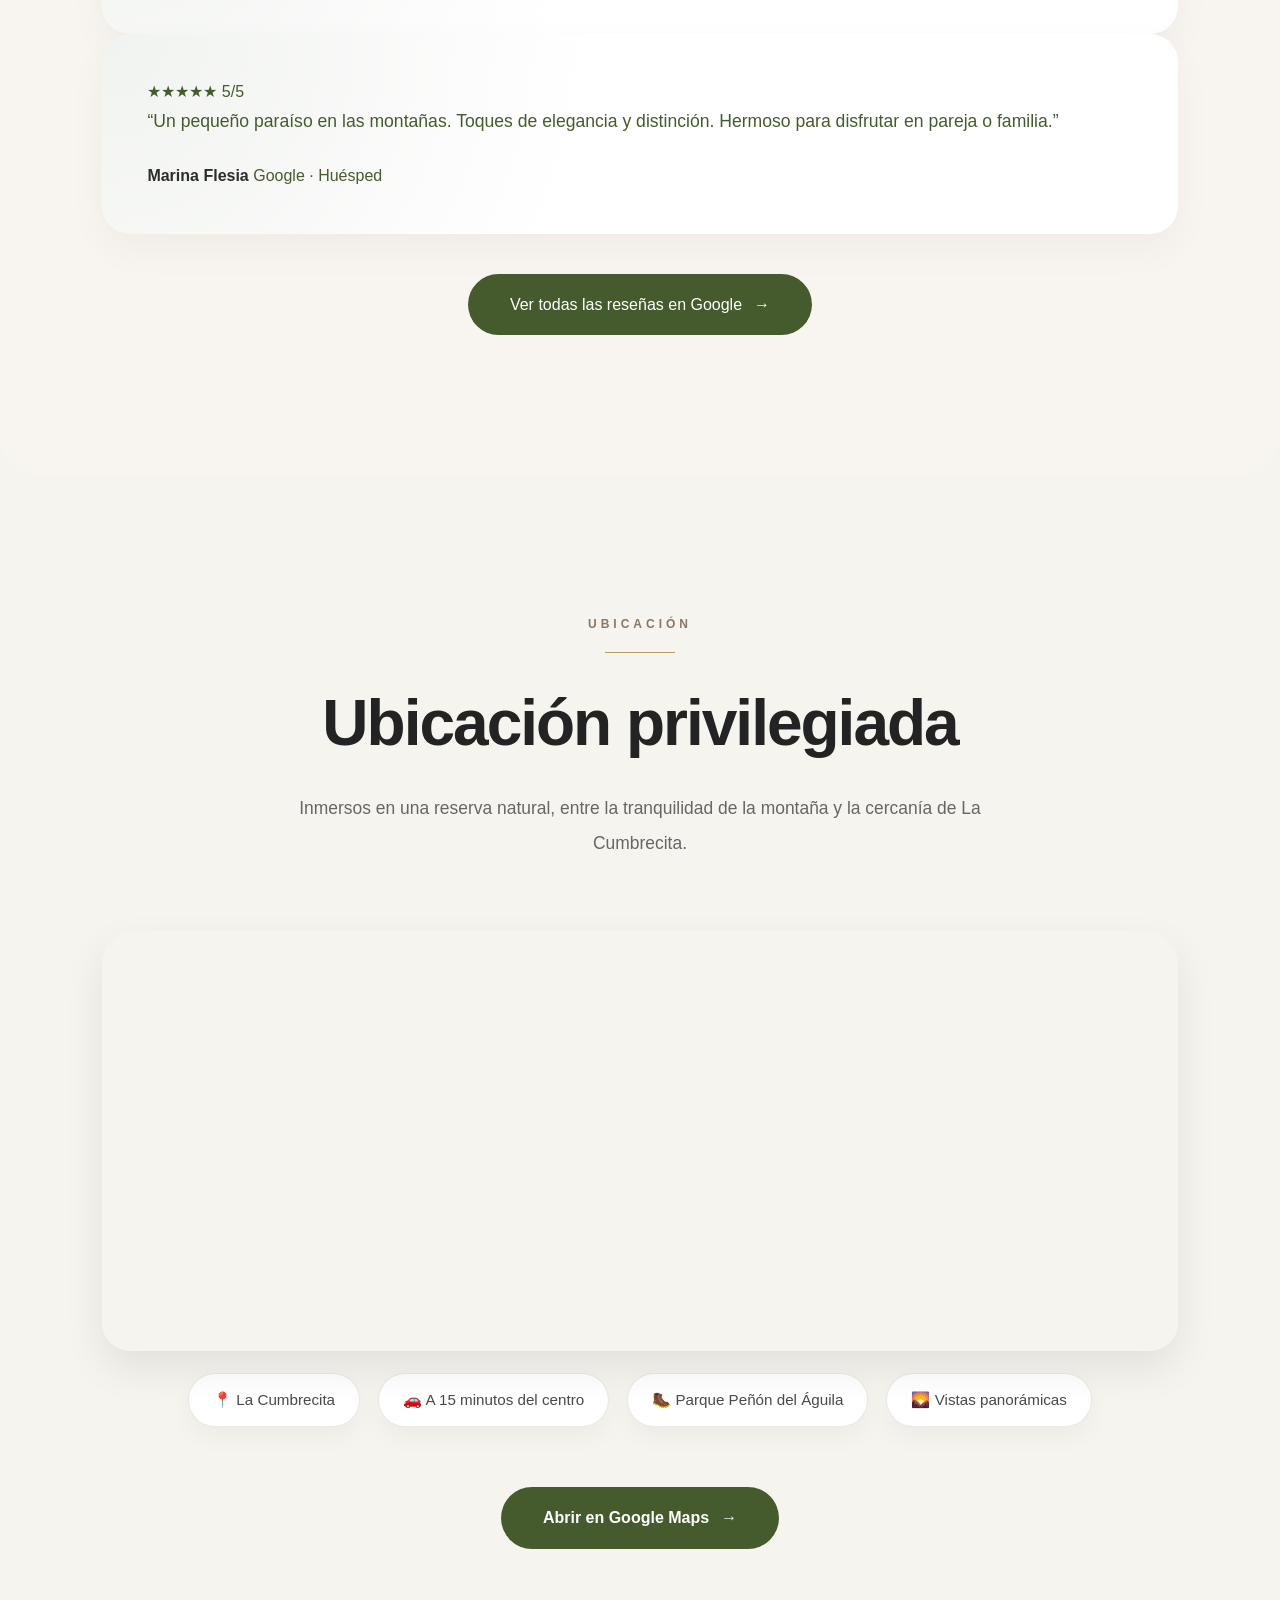
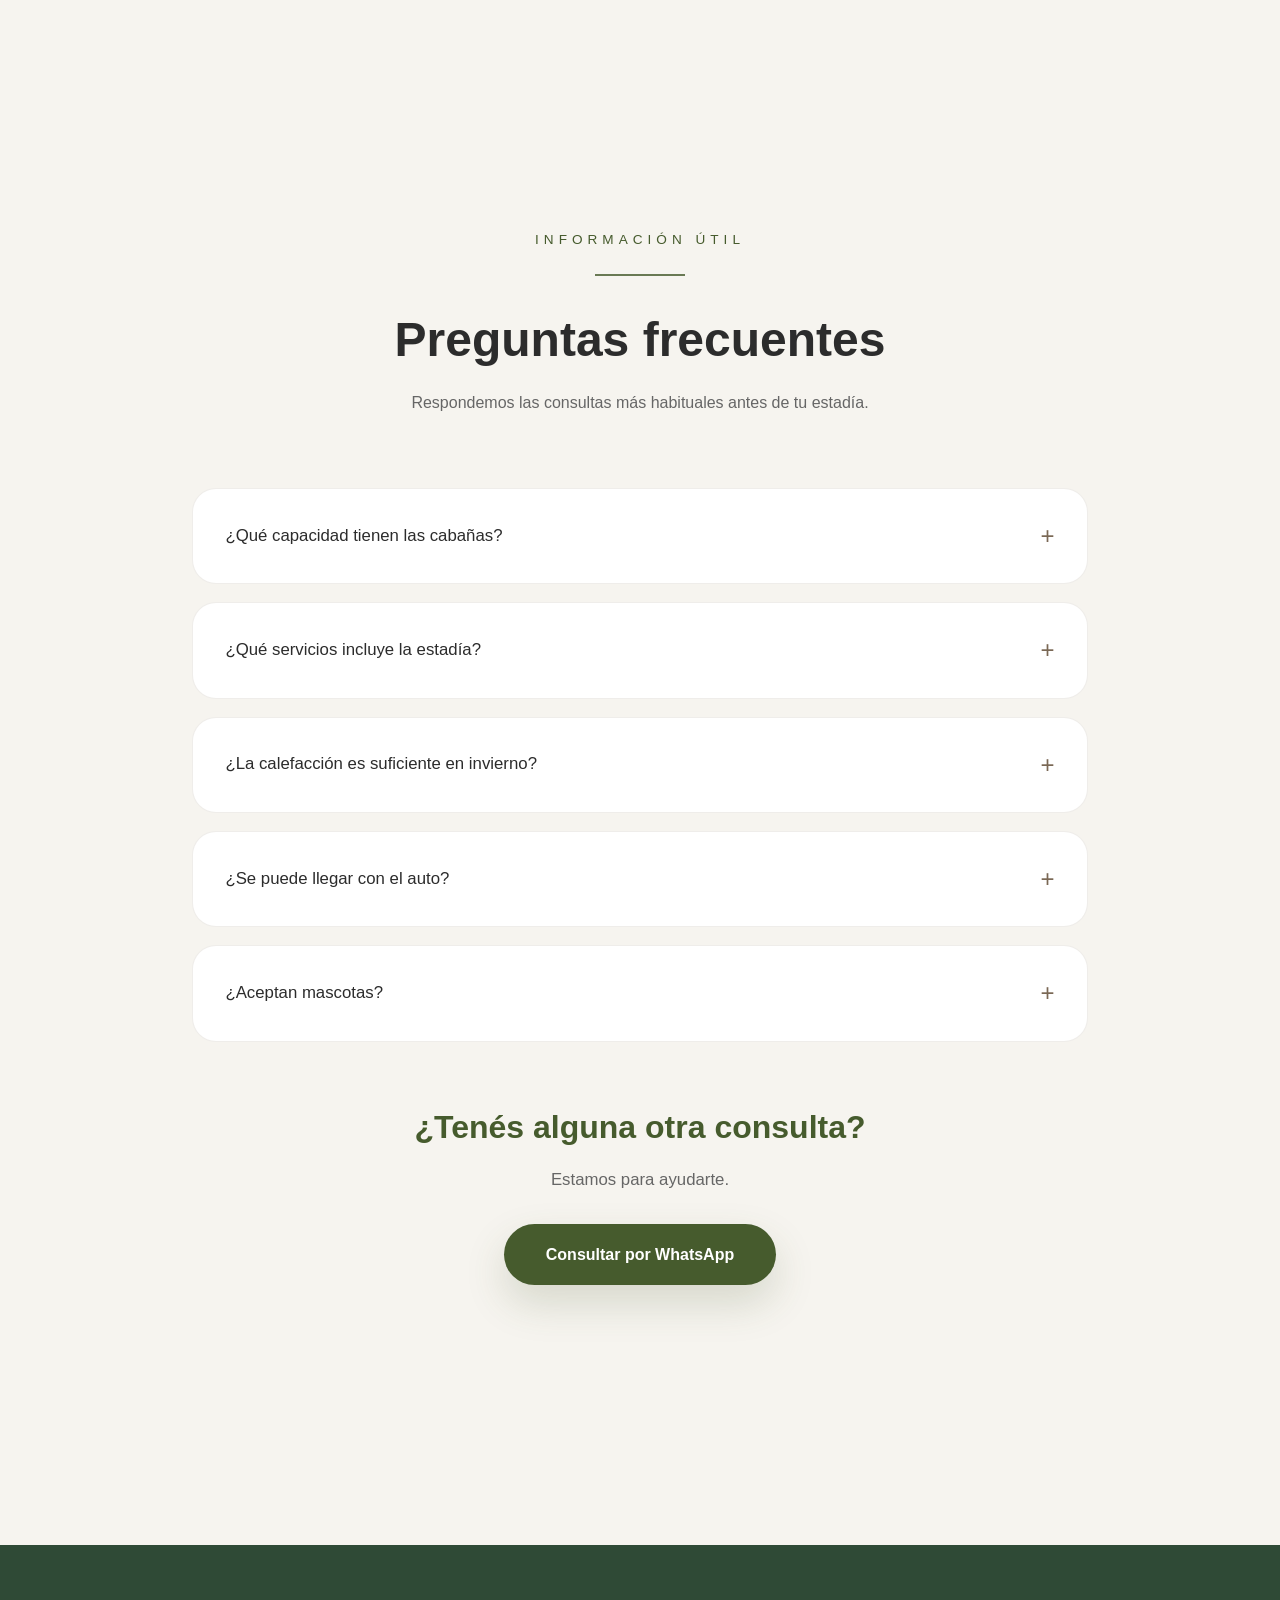
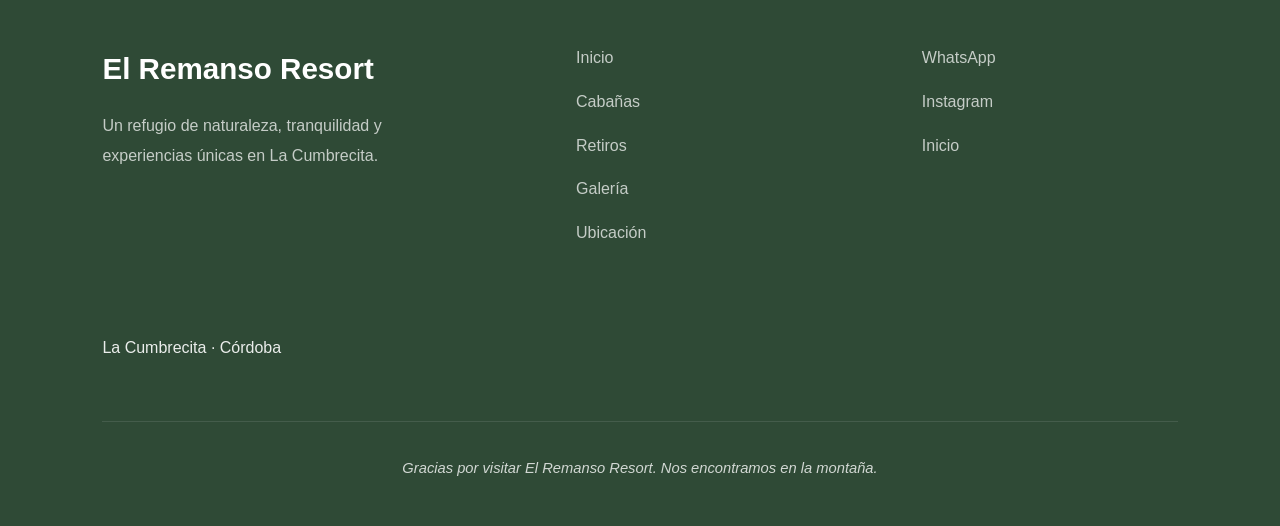
==== commit bf7b0b8c: "feat: improve mobile testimonials section" ====
--- a/index.html
+++ b/index.html
@@ -205,7 +205,8 @@
     <a href="https://wa.me/5493546476564?text=Hola,%20quisiera%20consultar%20disponibilidad%20para%20una%20estad%C3%ADa%20en%20El%20Remanso%20Resort."
    class="remanso-home-button"
    target="_blank"
-   rel="noopener noreferrer">
+   rel="noopener noreferrer"
+   onclick="gtag('event', 'whatsapp_click');">
 
     Consultar disponibilidad
 
@@ -447,7 +448,7 @@
         <div class="remanso-retreats-image">
 
             <img
-                src="./assets/retiros/ananecer /hero.jpg"
+                src="./assets/retiros/ananecer /entorno.jpeg"
                 alt="Amanecer de la Consciencia"
             >
 
@@ -698,124 +699,134 @@
 
     <!-- MÉTRICAS -->
 
-    <div class="remanso-ratings">
-
-        <div class="remanso-rating">
-
-            <span class="rating-number">
-                9.4
+<div class="remanso-ratings">
+
+    <div class="remanso-rating">
+
+        <span class="rating-number">
+            4.9
+        </span>
+
+        <span class="rating-stars">
+            ★★★★★
+        </span>
+
+        <span class="rating-platform">
+            Google · 126 opiniones
+        </span>
+
+    </div>
+
+</div>
+
+    <!-- TESTIMONIOS -->
+
+<div class="remanso-testimonials-mobile">
+
+    <!-- TESTIMONIO 1 -->
+
+    <article class="remanso-testimonial-card">
+
+        <div class="remanso-testimonial-rating">
+
+            <span>★★★★★</span>
+            <span>5/5</span>
+
+        </div>
+
+        <p>
+            “Hermosas cabañas, un lujo. Grandes, lindas, bien ubicadas,
+            con pileta, parrilla y vistas hermosas.”
+        </p>
+
+        <div class="remanso-testimonial-author">
+
+            <strong>
+                Santiago Tomas
+            </strong>
+
+            <span>
+                Google · Huésped
             </span>
 
-            <span class="rating-platform">
-                Booking
+        </div>
+
+    </article>
+
+
+    <!-- TESTIMONIO 2 -->
+
+    <article class="remanso-testimonial-card">
+
+        <div class="remanso-testimonial-rating">
+
+            <span>★★★★★</span>
+            <span>5/5</span>
+
+        </div>
+
+        <p>
+            “El Remanso Resorts es un lugar sensacional, muy hermoso,
+            entre las sierras de La Cumbrecita.”
+        </p>
+
+        <div class="remanso-testimonial-author">
+
+            <strong>
+                Matías Jacob
+            </strong>
+
+            <span>
+                Google · Huésped
             </span>
 
         </div>
 
-        <div class="remanso-rating">
-
-            <span class="rating-number">
-                5.0
+    </article>
+
+
+    <!-- TESTIMONIO 3 -->
+
+    <article class="remanso-testimonial-card">
+
+        <div class="remanso-testimonial-rating">
+
+            <span>★★★★★</span>
+            <span>5/5</span>
+
+        </div>
+
+        <p>
+            “Un pequeño paraíso en las montañas. Toques de elegancia
+            y distinción. Hermoso para disfrutar en pareja o familia.”
+        </p>
+
+        <div class="remanso-testimonial-author">
+
+            <strong>
+                Marina Flesia
+            </strong>
+
+            <span>
+                Google · Huésped
             </span>
 
-            <span class="rating-platform">
-                Tripadvisor
-            </span>
-
-        </div>
-
-        <div class="remanso-rating">
-
-            <span class="rating-number">
-                4.9
-            </span>
-
-            <span class="rating-platform">
-                Google
-            </span>
-
-        </div>
-
-    </div>
-
-    <!-- TESTIMONIOS -->
-
-    <div class="remanso-testimonials-grid">
-
-
-        <article class="remanso-testimonial-card">
-           
-
-            <p>
-                “Un pequeño paraíso en las montañas. Hermoso para disfrutar en pareja o familia. Te hacen sentir como en casa.”
-            </p>
-
-            <span>
-                María y Pablo · Rosario
-            </span>
-
-              <span>
-               Abril 2026
-            </span>
-
-        </article>
-
-        <article class="remanso-testimonial-card">
-
-            <p>
-                "La tranquilidad y las vistas superaron nuestras expectativas."
-            </p>
-
-            <span>
-               Matías Jacob
-            </span>
-
-
-            <span>
-               Marzo 2026
-            </span>
-
-
-        </article>
-
-
-        <article class="remanso-testimonial-card">
-           
-
-            <p>
-                "Nos hicieron sentir como en casa desde el primer día."
-            </p>
-
-            <span>
-                María y Pablo · Rosario
-            </span>
-
-              <span>
-               Abril 2026
-            </span>
-
-        </article>
-
-
-        <article class="remanso-testimonial-card">
-           
-
-            <p>
-                “Un pequeño paraíso en las montaña. Hermoso para disfrutar en pareja o familia.”
-            </p>
-
-            <span>
-                María y Pablo · Rosario
-            </span>
-
-              <span>
-               Abril 2026
-            </span>
-
-        </article>
-
-
-    </div>
+        </div>
+
+    </article>
+
+</div>
+
+
+<!-- INDICADOR -->
+
+<div class="remanso-testimonials-indicator">
+
+    <span class="active"></span>
+    <span></span>
+    <span></span>
+
+</div>
 
     <div class="remanso-testimonials-cta">
 
@@ -1027,11 +1038,11 @@
             Estamos para ayudarte.
 
         </p>
-
-     <a href="https://wa.me/5493546476564?text=Hola,%20estuve%20recorriendo%20la%20web%20de%20El%20Remanso%20Resort%20y%20quisiera%20hacer%20una%20consulta."
+<a href="https://wa.me/5493546476564?text=Hola,%20estuve%20recorriendo%20la%20web%20de%20El%20Remanso%20Resort%20y%20quisiera%20hacer%20una%20consulta."
    class="remanso-faq-button"
    target="_blank"
-   rel="noopener noreferrer">
+   rel="noopener noreferrer"
+   onclick="gtag('event', 'whatsapp_click');">
 
     Consultar por WhatsApp
 
--- a/css/style.css
+++ b/css/style.css
@@ -2305,213 +2305,333 @@
     transform:translateX(4px);
 
 }
-
 /* =========================
 HOME - BLOQUE 5
-TESTIMONIOS MOBILE RESPONSIVE
+TESTIMONIOS MOBILE
 ========================= */
 
 @media(max-width:768px){
 
-.remanso-testimonials-section{
-
-    padding:90px 24px;
-
-    border-radius:0;
-
-}
-.remanso-testimonials-header{
-
-    margin-bottom:50px;
-
-}
-
-.remanso-testimonials-label{
-
-    font-size:.72rem;
-
-    letter-spacing:4px;
-
-}
-
-.remanso-testimonials-line{
-
-    width:55px;
-
-    margin-bottom:24px;
-
-}
-
-.remanso-testimonials-title{
-
-    font-size:2.4rem;
-
-    line-height:1.15;
-
-    letter-spacing:-1px;
-
-    margin-bottom:20px;
-
-}
-
-.remanso-testimonials-description{
-
-    font-size:1rem;
-
-    line-height:1.7;
-
-}
-.remanso-ratings{
-
-    display:flex;
-
-    flex-direction:column;
-
-    gap:18px;
-
-    margin-bottom:40px;
-
-}
-.remanso-rating{
-
-    background:white;
-
-    padding:20px;
-
-    border-radius:18px;
-
-    text-align:center;
-
-    box-shadow:
-
-    0 10px 25px rgba(0,0,0,.05);
-
-}
-.rating-number{
-
-    font-size:2rem;
-
-}
-.remanso-testimonials-grid{
-
-    display:none;
-
-}
-.remanso-testimonials-mobile{
-
-    margin-bottom:25px;
-
-}
-.remanso-testimonial-card{
-
-    padding:30px;
-
-    border-radius:22px;
-
-}
-.remanso-testimonial-rating{
-
-    display:inline-flex;
-
-    align-items:center;
-
-    gap:6px;
-
-    padding:8px 14px;
-
-    border-radius:999px;
-
-    background:#f4f4f4;
-
-    color:var(--remanso-green);
-
-    font-size:.9rem;
-
-    margin-bottom:20px;
-
-}
-.remanso-testimonial-card p{
-
-    font-size:1rem;
-
-    line-height:1.8;
-
-}
-.remanso-testimonial-author{
-
-    display:flex;
-
-    flex-direction:column;
-
-    gap:6px;
-
-    margin-top:25px;
-
-}
-.remanso-testimonial-author span{
-
-    color:#777;
-
-    font-size:.9rem;
-
-}
-.remanso-testimonials-indicator{
-
-    display:flex;
-
-    justify-content:center;
-
-    gap:8px;
-
-}
-.remanso-testimonials-indicator span{
-
-    width:8px;
-
-    height:8px;
-
-    border-radius:50%;
-
-    background:#d6d6d6;
-
-}
-.remanso-testimonials-indicator span.active{
-
-    width:24px;
-
-    border-radius:30px;
-
-    background:var(--remanso-green);
-
-}
-
-.remanso-testimonials-cta{
-
-    margin-top:35px;
-
-}
-
-.remanso-testimonials-button{
-
-    width:100%;
-
-    padding:18px;
-
-}
-
-
-
-.remanso-testimonials-button{
-
-    width:100%;
-
-    padding:18px;
-
-}
-
-
-}
-
+    .remanso-testimonials-section{
+
+        padding:90px 24px;
+
+        border-radius:0;
+
+    }
+
+
+    /* HEADER */
+
+    .remanso-testimonials-header{
+
+        margin-bottom:40px;
+
+    }
+
+
+    .remanso-testimonials-label{
+
+        font-size:.72rem;
+
+        letter-spacing:4px;
+
+    }
+
+
+    .remanso-testimonials-line{
+
+        width:55px;
+
+        margin-bottom:24px;
+
+    }
+
+
+    .remanso-testimonials-title{
+
+        font-size:2.4rem;
+
+        line-height:1.15;
+
+        letter-spacing:-1px;
+
+        margin-bottom:20px;
+
+    }
+
+
+    .remanso-testimonials-description{
+
+        font-size:1rem;
+
+        line-height:1.7;
+
+    }
+
+
+    /* =========================
+    GOOGLE RATING
+    ========================= */
+
+    .remanso-ratings{
+
+        margin-bottom:35px;
+
+    }
+
+
+    .remanso-rating{
+
+        background:white;
+
+        padding:24px;
+
+        border-radius:20px;
+
+        text-align:center;
+
+        box-shadow:0 10px 25px rgba(0,0,0,.05);
+
+        display:flex;
+
+        flex-direction:column;
+
+        align-items:center;
+
+        gap:5px;
+
+    }
+
+
+    .rating-number{
+
+        font-size:2.4rem;
+
+        font-weight:600;
+
+        color:var(--remanso-green);
+
+    }
+
+
+    .rating-stars{
+
+        color:#f4b400;
+
+        font-size:1.1rem;
+
+        letter-spacing:2px;
+
+    }
+
+
+    .rating-platform{
+
+        color:#777;
+
+        font-size:.85rem;
+
+        margin-top:4px;
+
+    }
+
+
+    /* =========================
+    TESTIMONIOS
+    ========================= */
+
+    .remanso-testimonials-grid{
+
+        display:none;
+
+    }
+
+
+    .remanso-testimonials-mobile{
+
+        display:flex;
+
+        gap:16px;
+
+        overflow-x:auto;
+
+        scroll-snap-type:x mandatory;
+
+        scroll-behavior:smooth;
+
+        padding-bottom:8px;
+
+        margin-bottom:20px;
+
+        scrollbar-width:none;
+
+    }
+
+
+    .remanso-testimonials-mobile::-webkit-scrollbar{
+
+        display:none;
+
+    }
+
+
+    .remanso-testimonial-card{
+
+        flex:0 0 88%;
+
+        scroll-snap-align:start;
+
+        background:white;
+
+        padding:26px;
+
+        border-radius:22px;
+
+        box-shadow:0 10px 30px rgba(0,0,0,.06);
+
+    }
+
+
+    /* ESTRELLAS */
+
+    .remanso-testimonial-rating{
+
+        display:inline-flex;
+
+        align-items:center;
+
+        gap:8px;
+
+        padding:8px 13px;
+
+        border-radius:999px;
+
+        background:#f5f5f5;
+
+        color:var(--remanso-green);
+
+        font-size:.85rem;
+
+        margin-bottom:20px;
+
+    }
+
+
+    .remanso-testimonial-rating span:first-child{
+
+        color:#f4b400;
+
+        letter-spacing:1px;
+
+    }
+
+
+    /* TEXTO */
+
+    .remanso-testimonial-card p{
+
+        font-size:1rem;
+
+        line-height:1.7;
+
+        color:#333;
+
+        margin-bottom:25px;
+
+    }
+
+
+    /* AUTOR */
+
+    .remanso-testimonial-author{
+
+        display:flex;
+
+        flex-direction:column;
+
+        gap:5px;
+
+    }
+
+
+    .remanso-testimonial-author strong{
+
+        font-size:.95rem;
+
+    }
+
+
+    .remanso-testimonial-author span{
+
+        color:#777;
+
+        font-size:.82rem;
+
+    }
+
+
+    /* =========================
+    INDICADOR
+    ========================= */
+
+    .remanso-testimonials-indicator{
+
+        display:flex;
+
+        justify-content:center;
+
+        gap:8px;
+
+        margin-bottom:35px;
+
+    }
+
+
+    .remanso-testimonials-indicator span{
+
+        width:8px;
+
+        height:8px;
+
+        border-radius:50%;
+
+        background:#d6d6d6;
+
+    }
+
+
+    .remanso-testimonials-indicator span.active{
+
+        width:24px;
+
+        border-radius:30px;
+
+        background:var(--remanso-green);
+
+    }
+
+
+    /* =========================
+    CTA
+    ========================= */
+
+    .remanso-testimonials-cta{
+
+        margin-top:0;
+
+    }
+
+
+    .remanso-testimonials-button{
+
+        width:100%;
+
+        padding:18px;
+
+    }
+
+}
 
 /* =========================
 HOME - BLOQUE 6 - UBICACIÓN
@@ -10352,12 +10472,11 @@
     display:block;
 
 }
-.remanso-retreat-pausa
-.remanso-retreat-mobile-host-image{
-
-    height:320px;
-    object-position: 1%;
-
+.remanso-retreat-mobile-host-image.remanso-retreat-pausa img {
+    width: 100%;
+    height: 100%;
+    object-fit: cover;
+    object-position: 50% 35%;
 }
 
 /* ==========================================
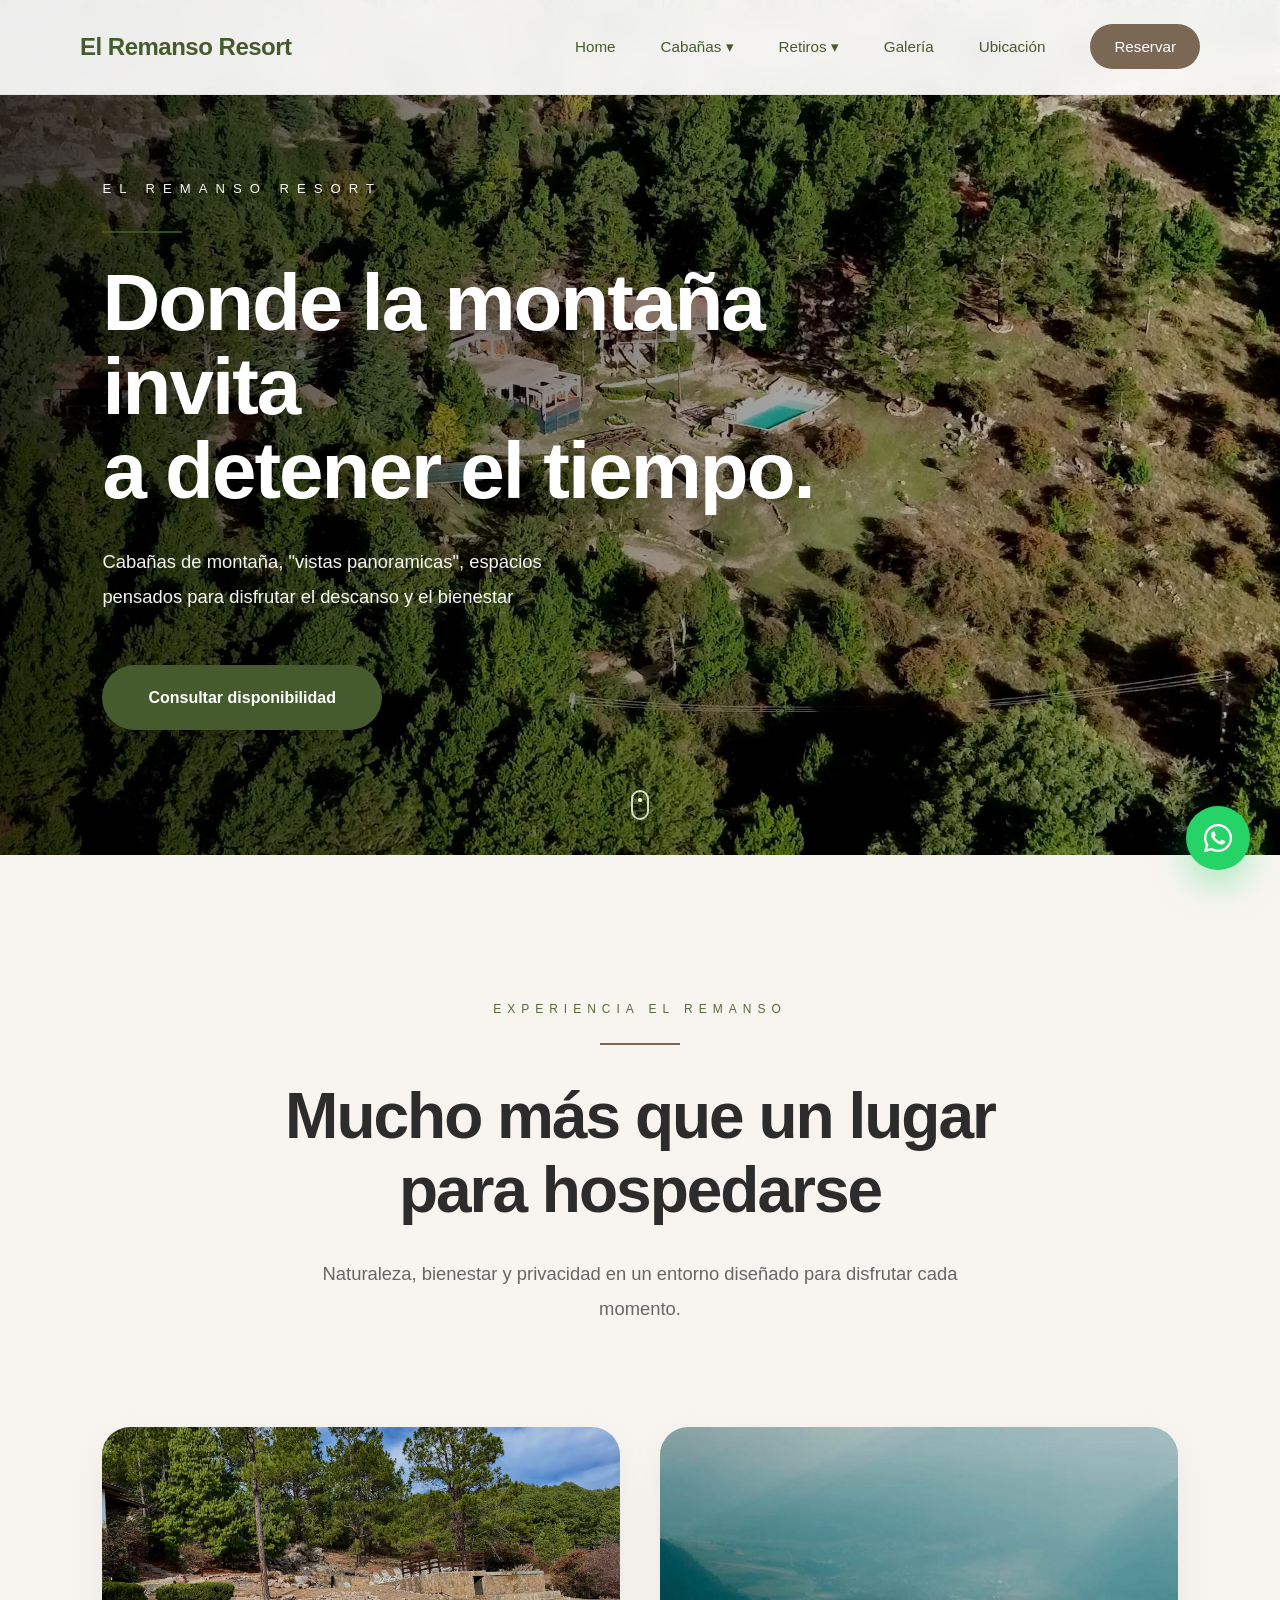
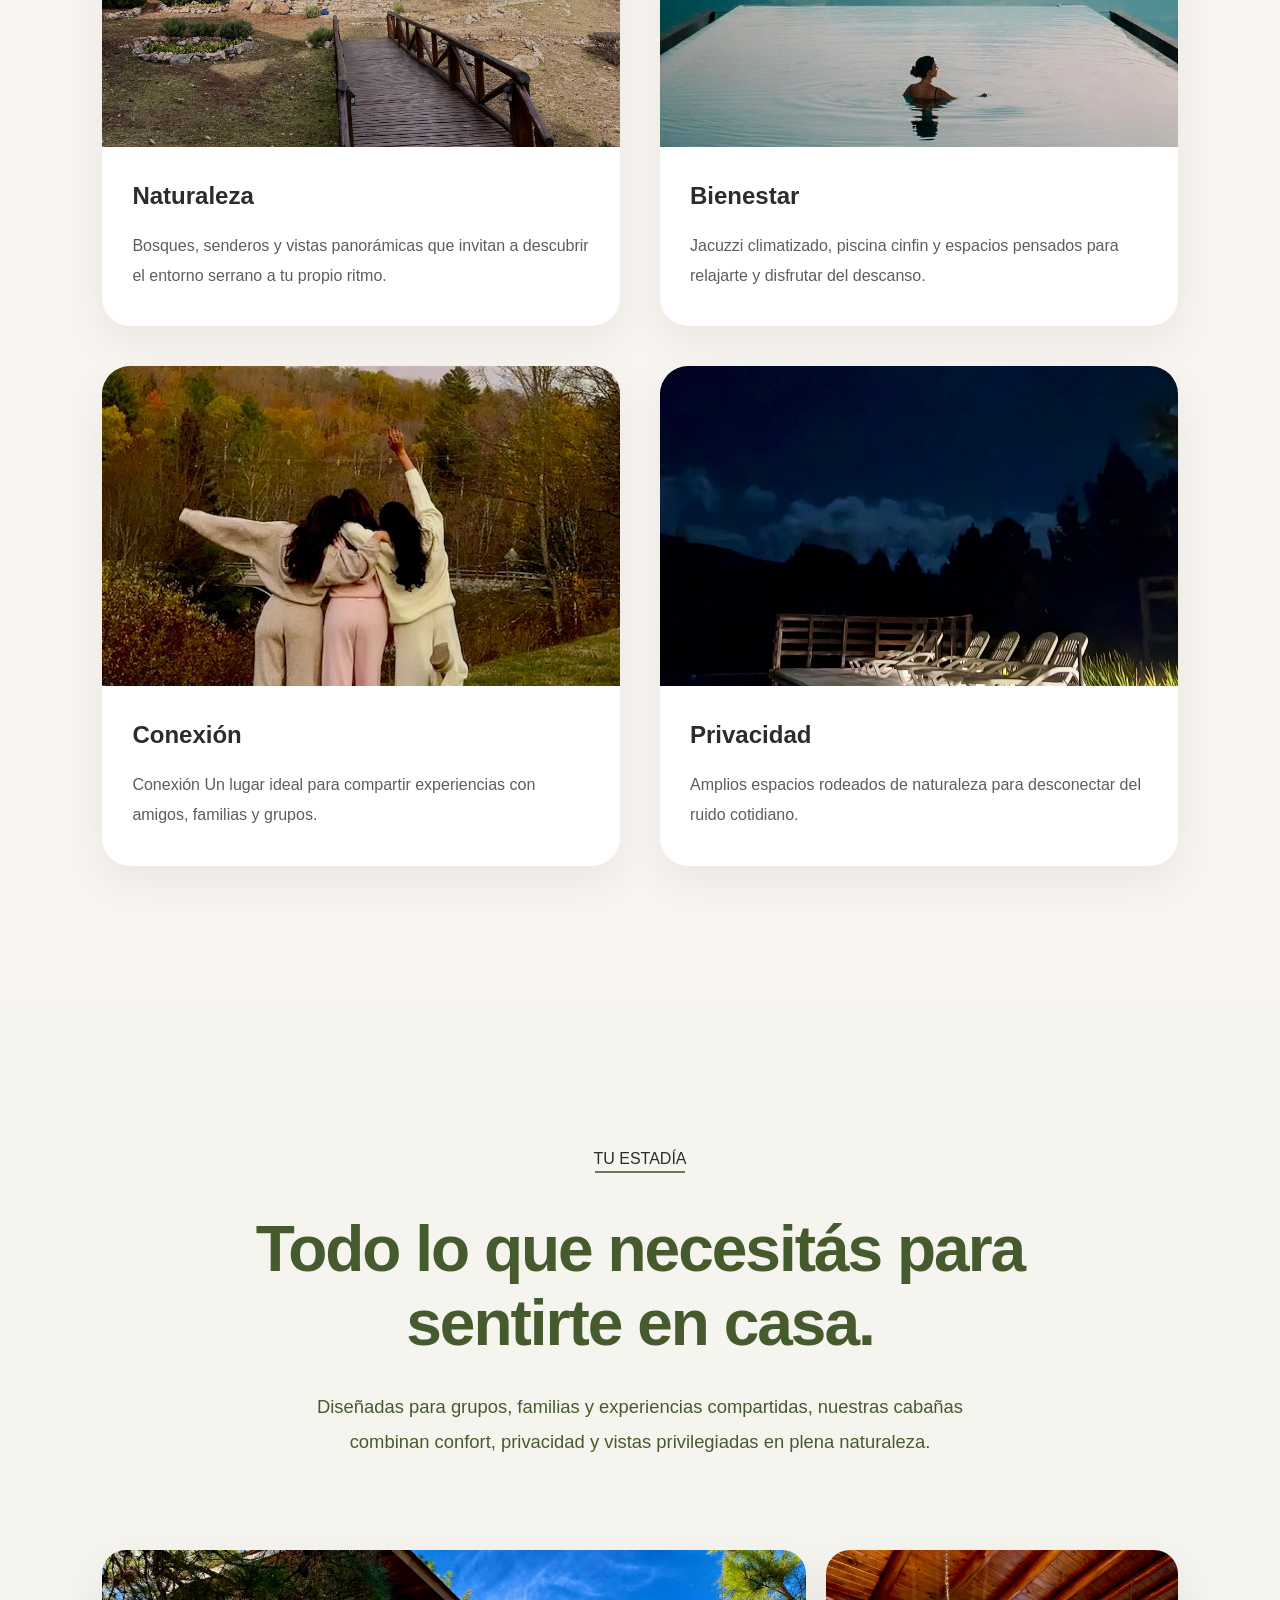
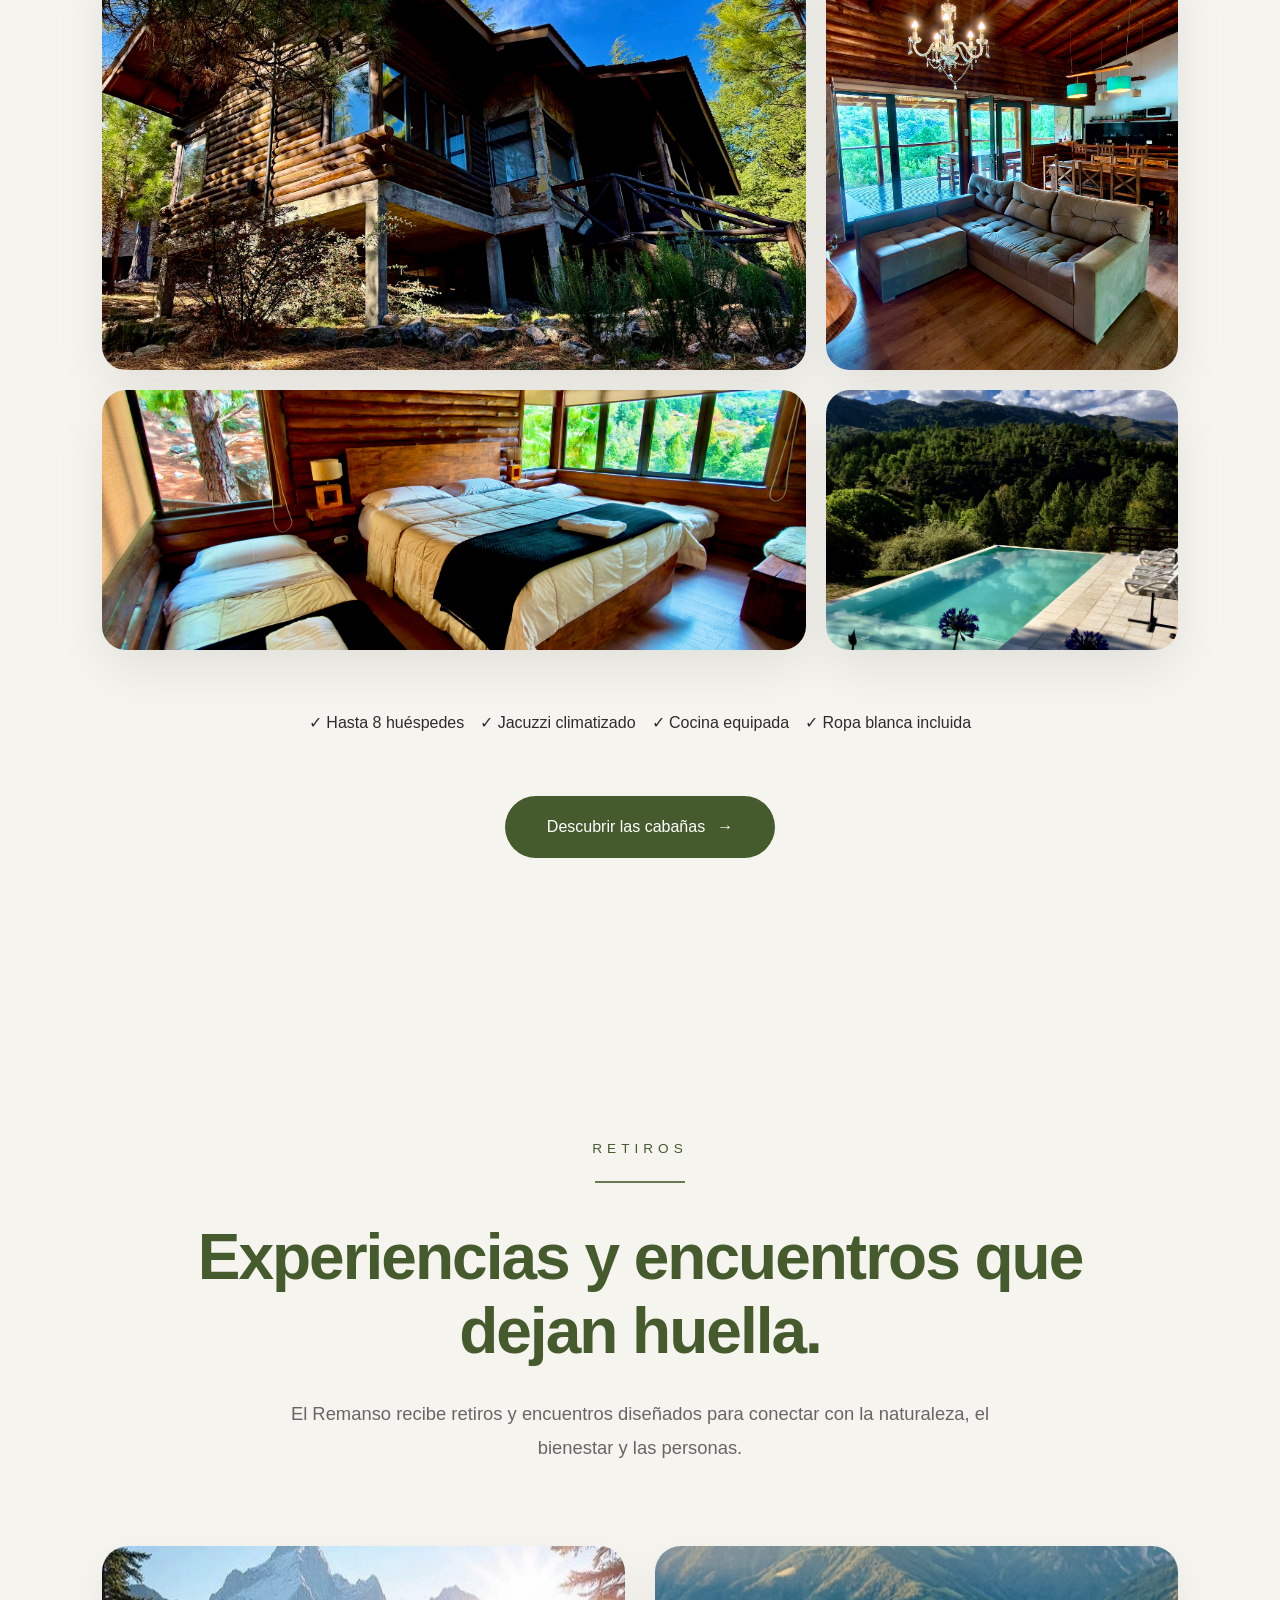
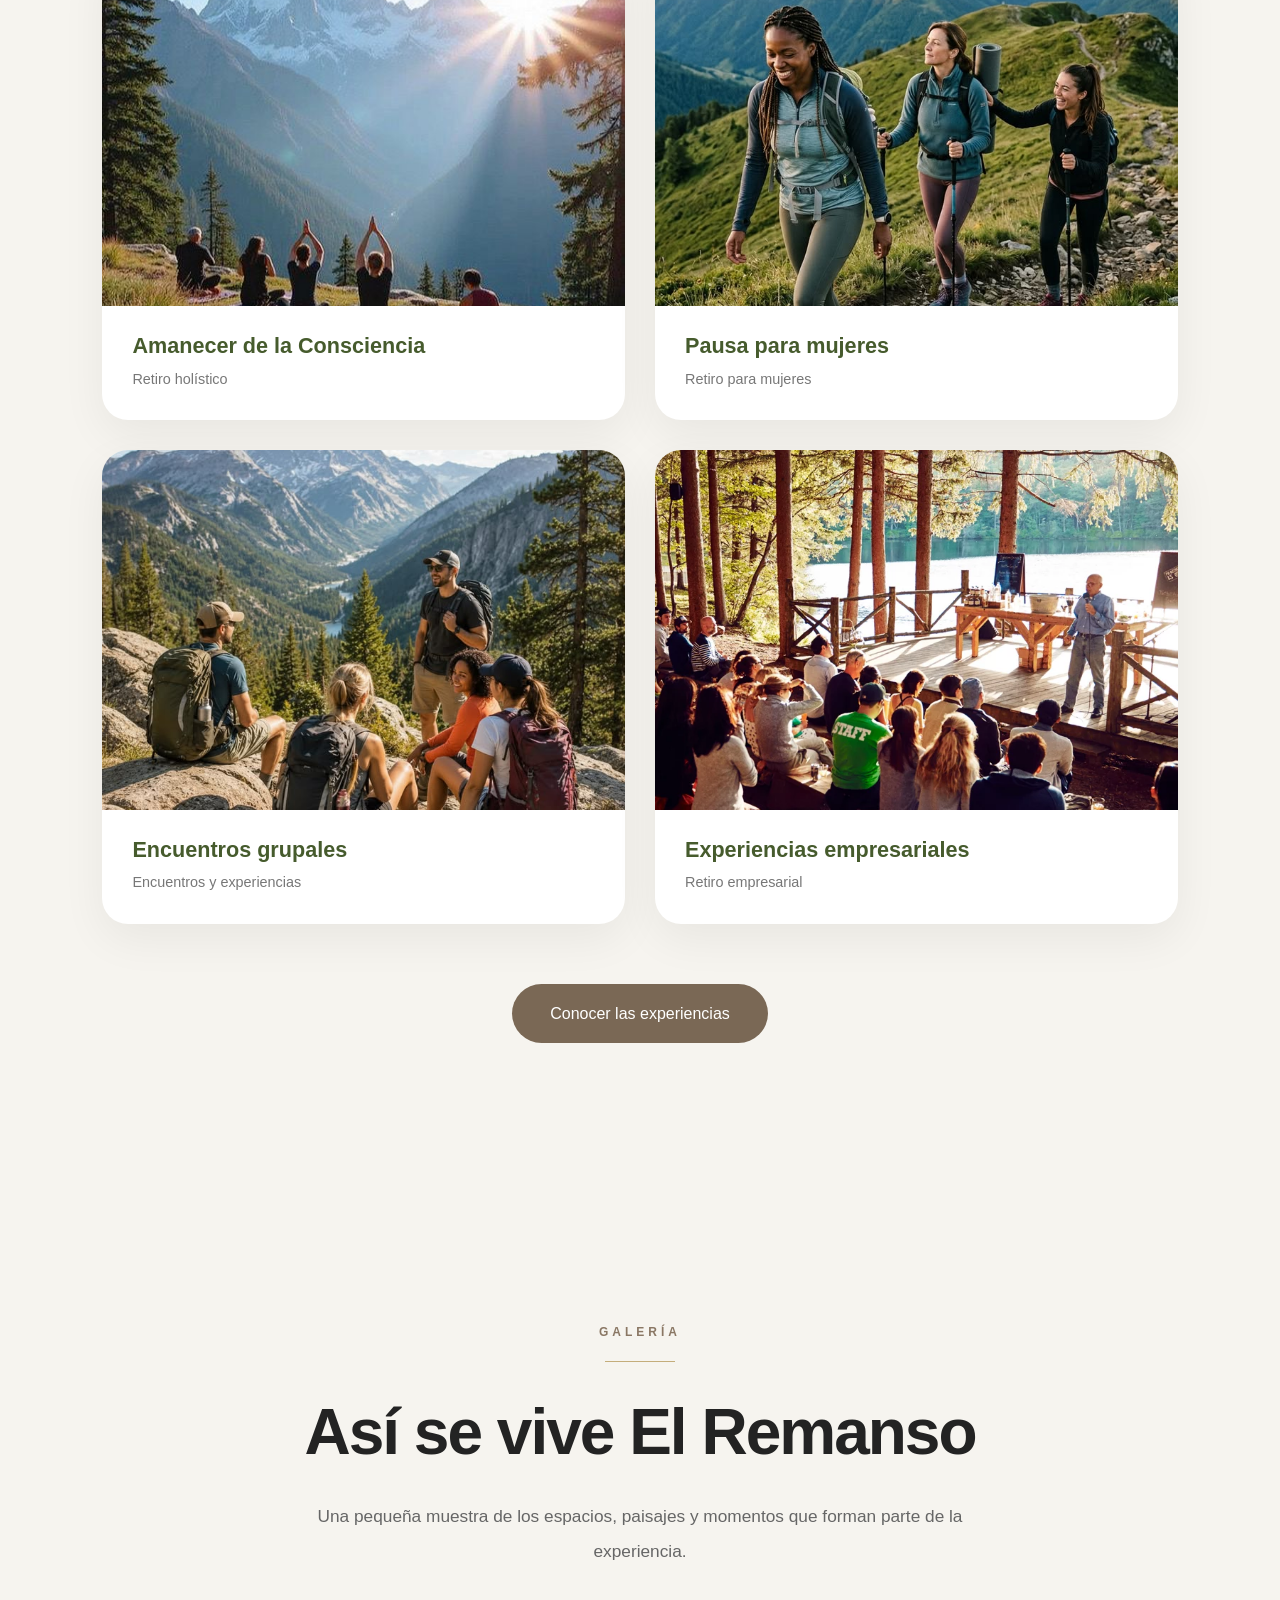
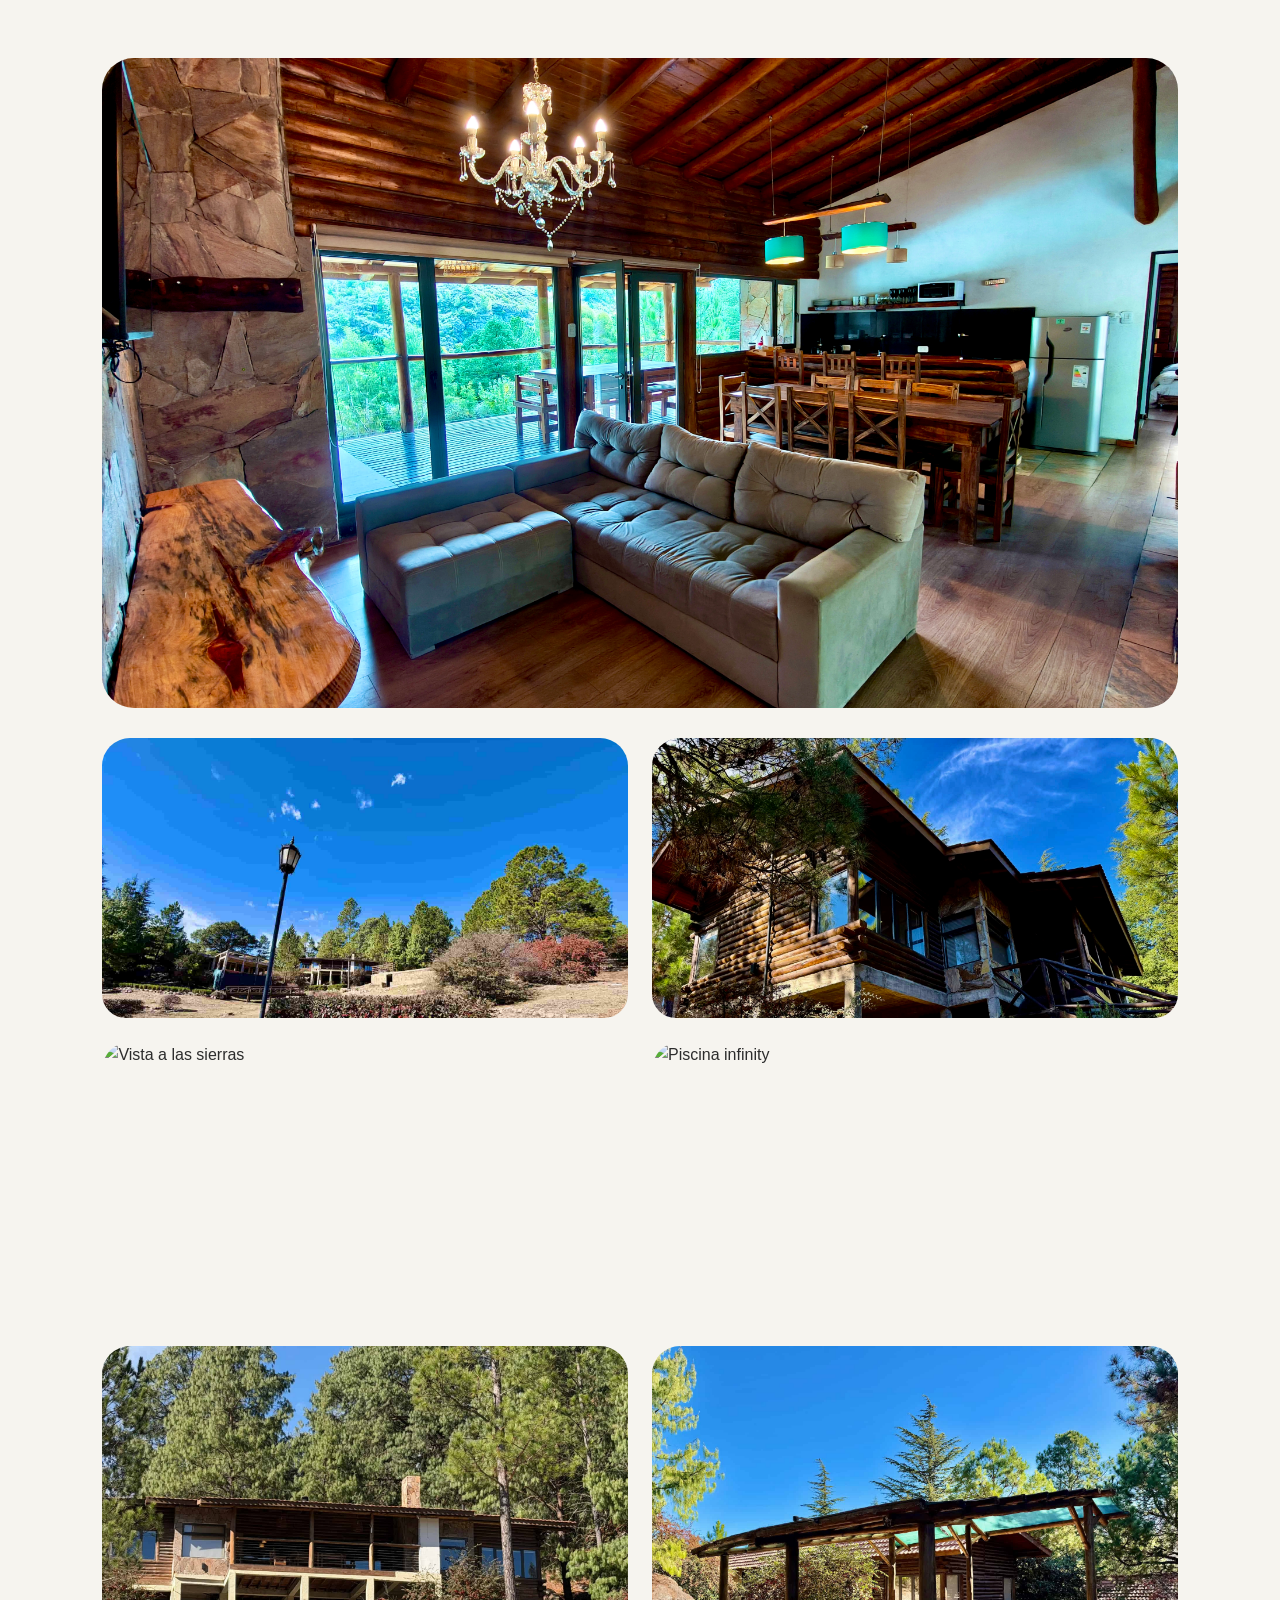
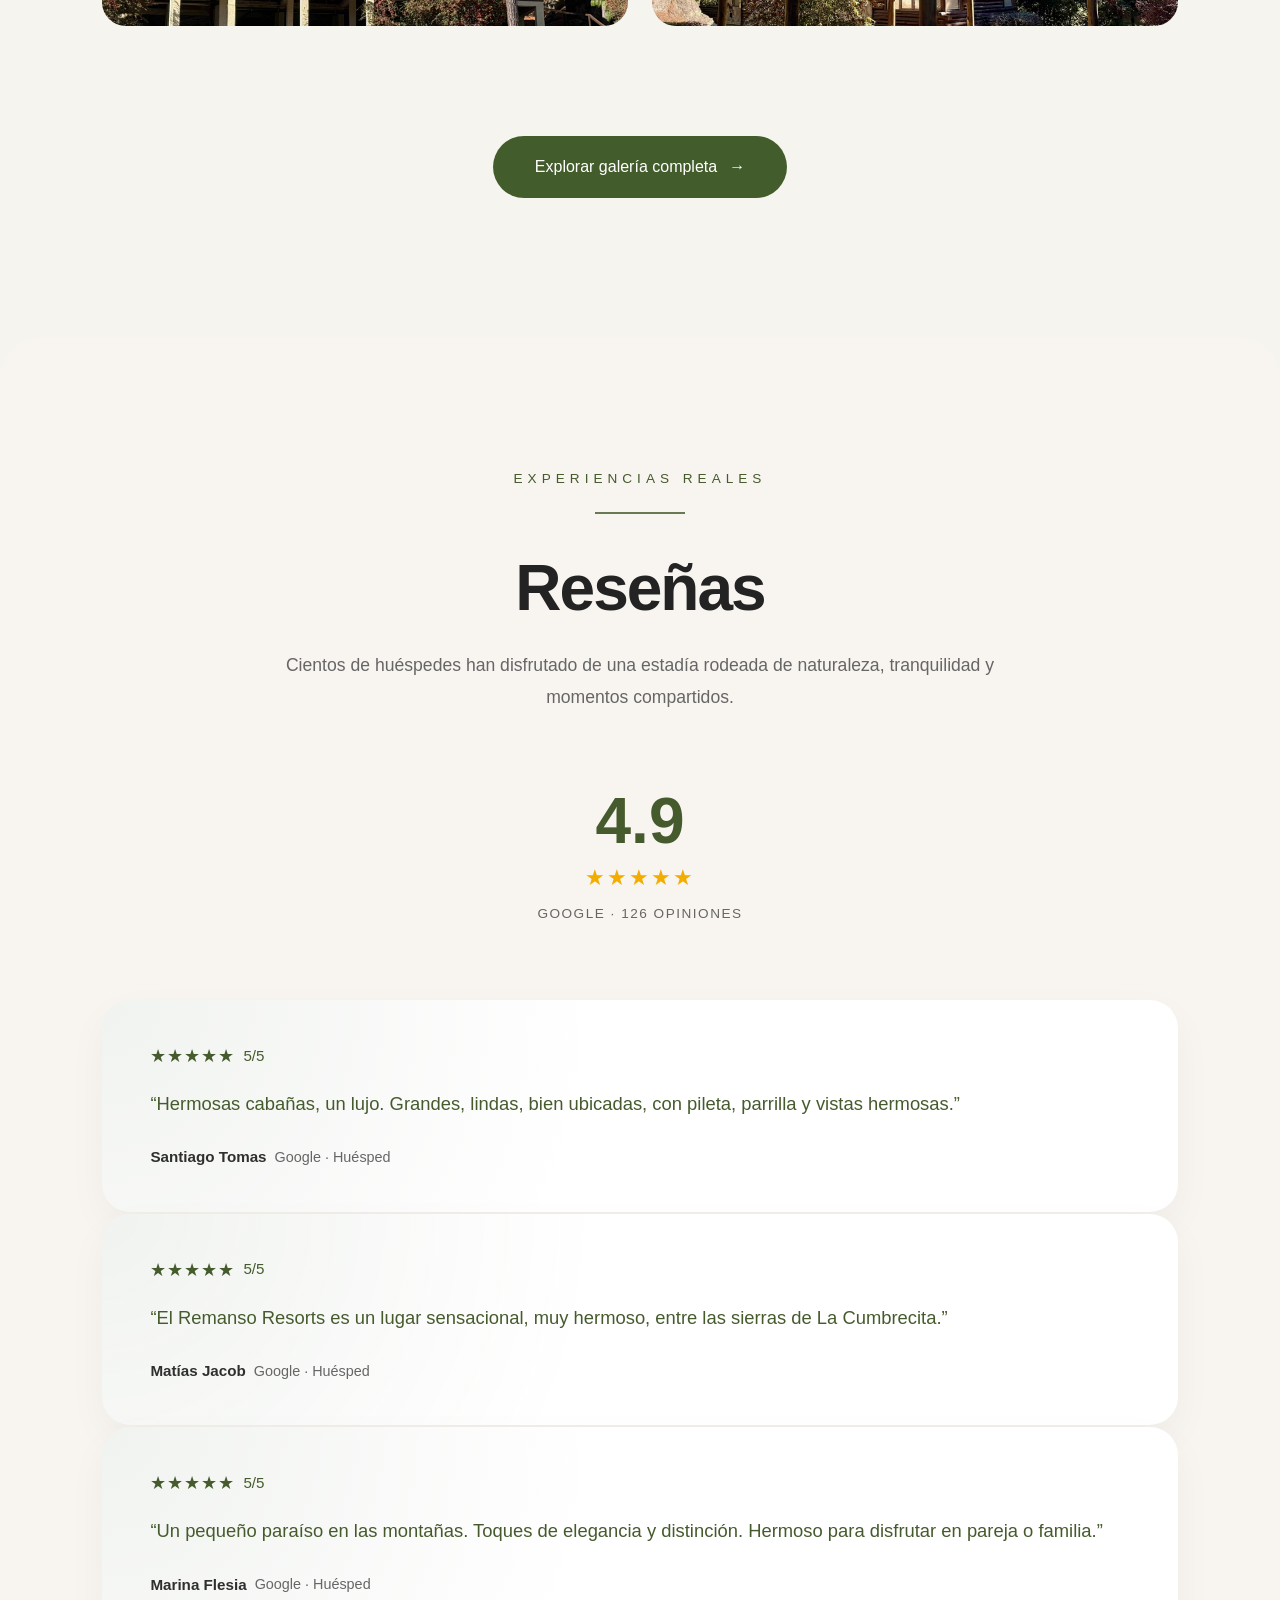
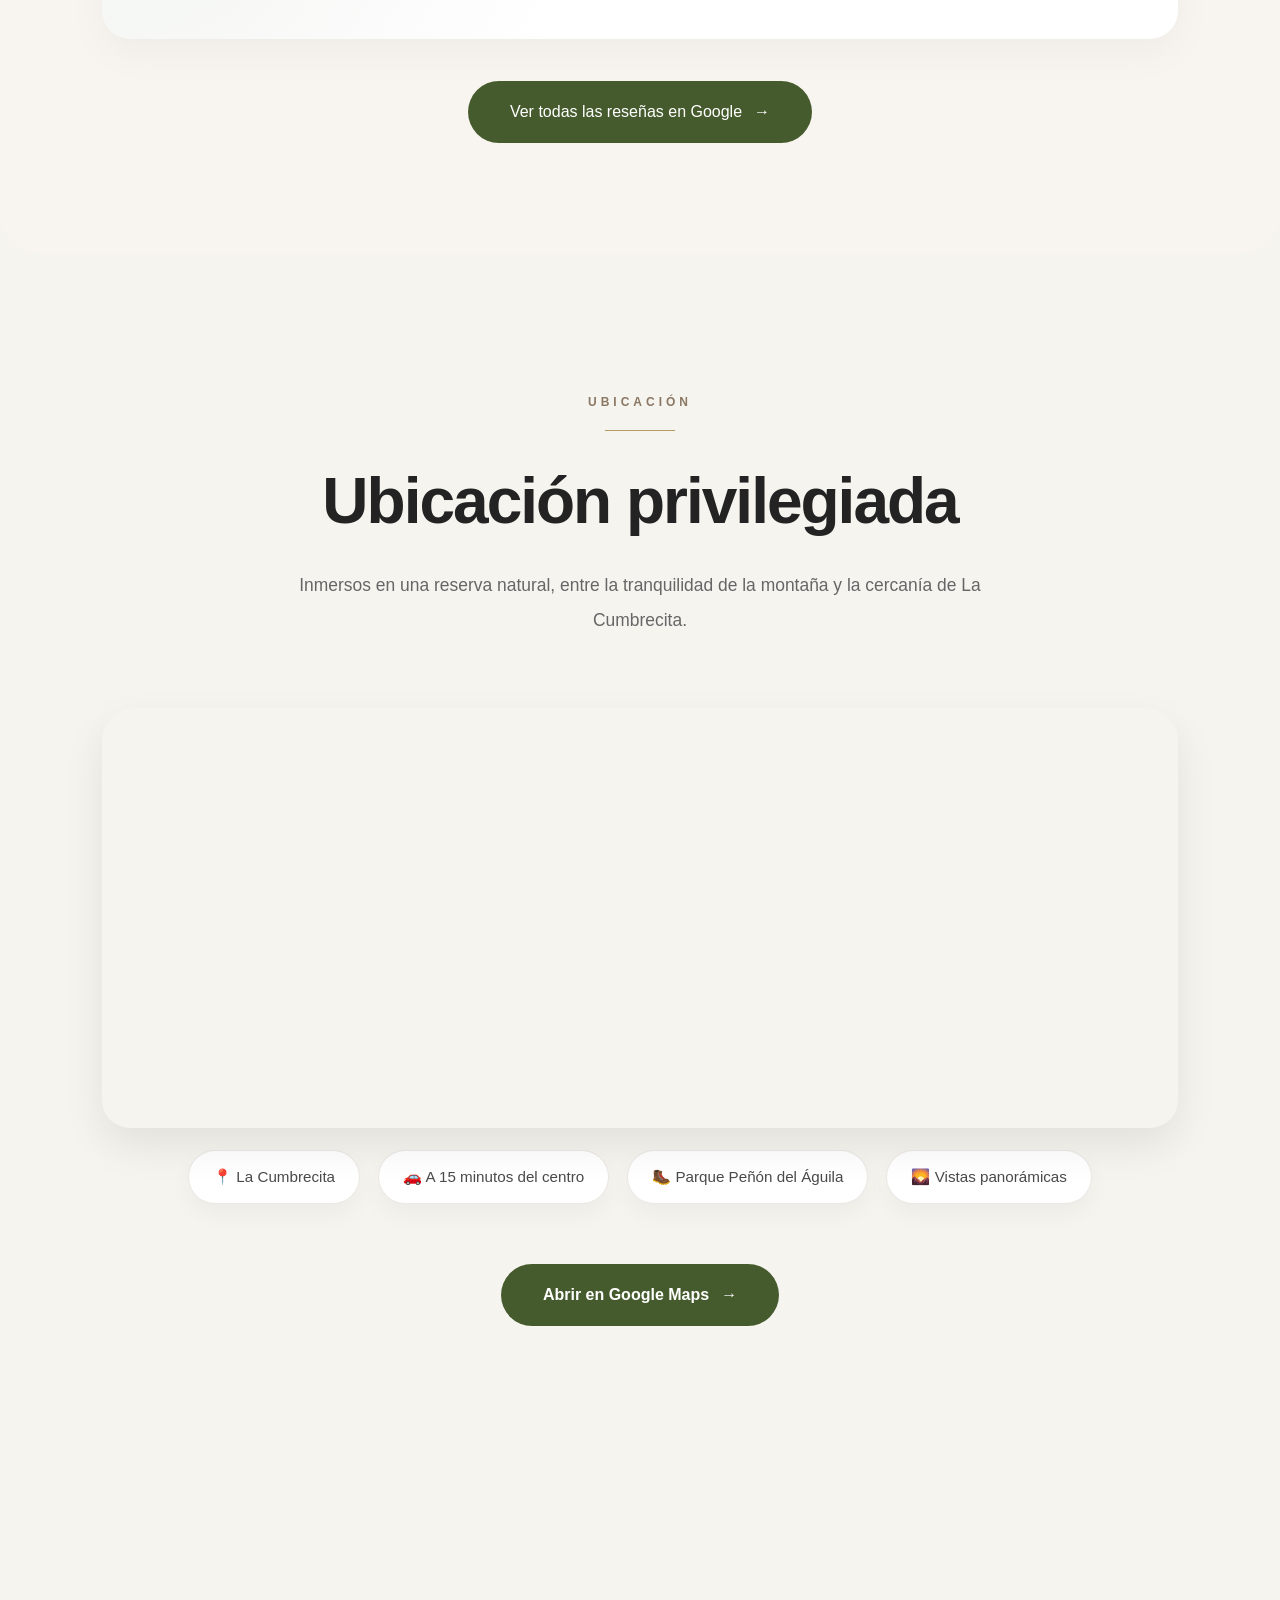
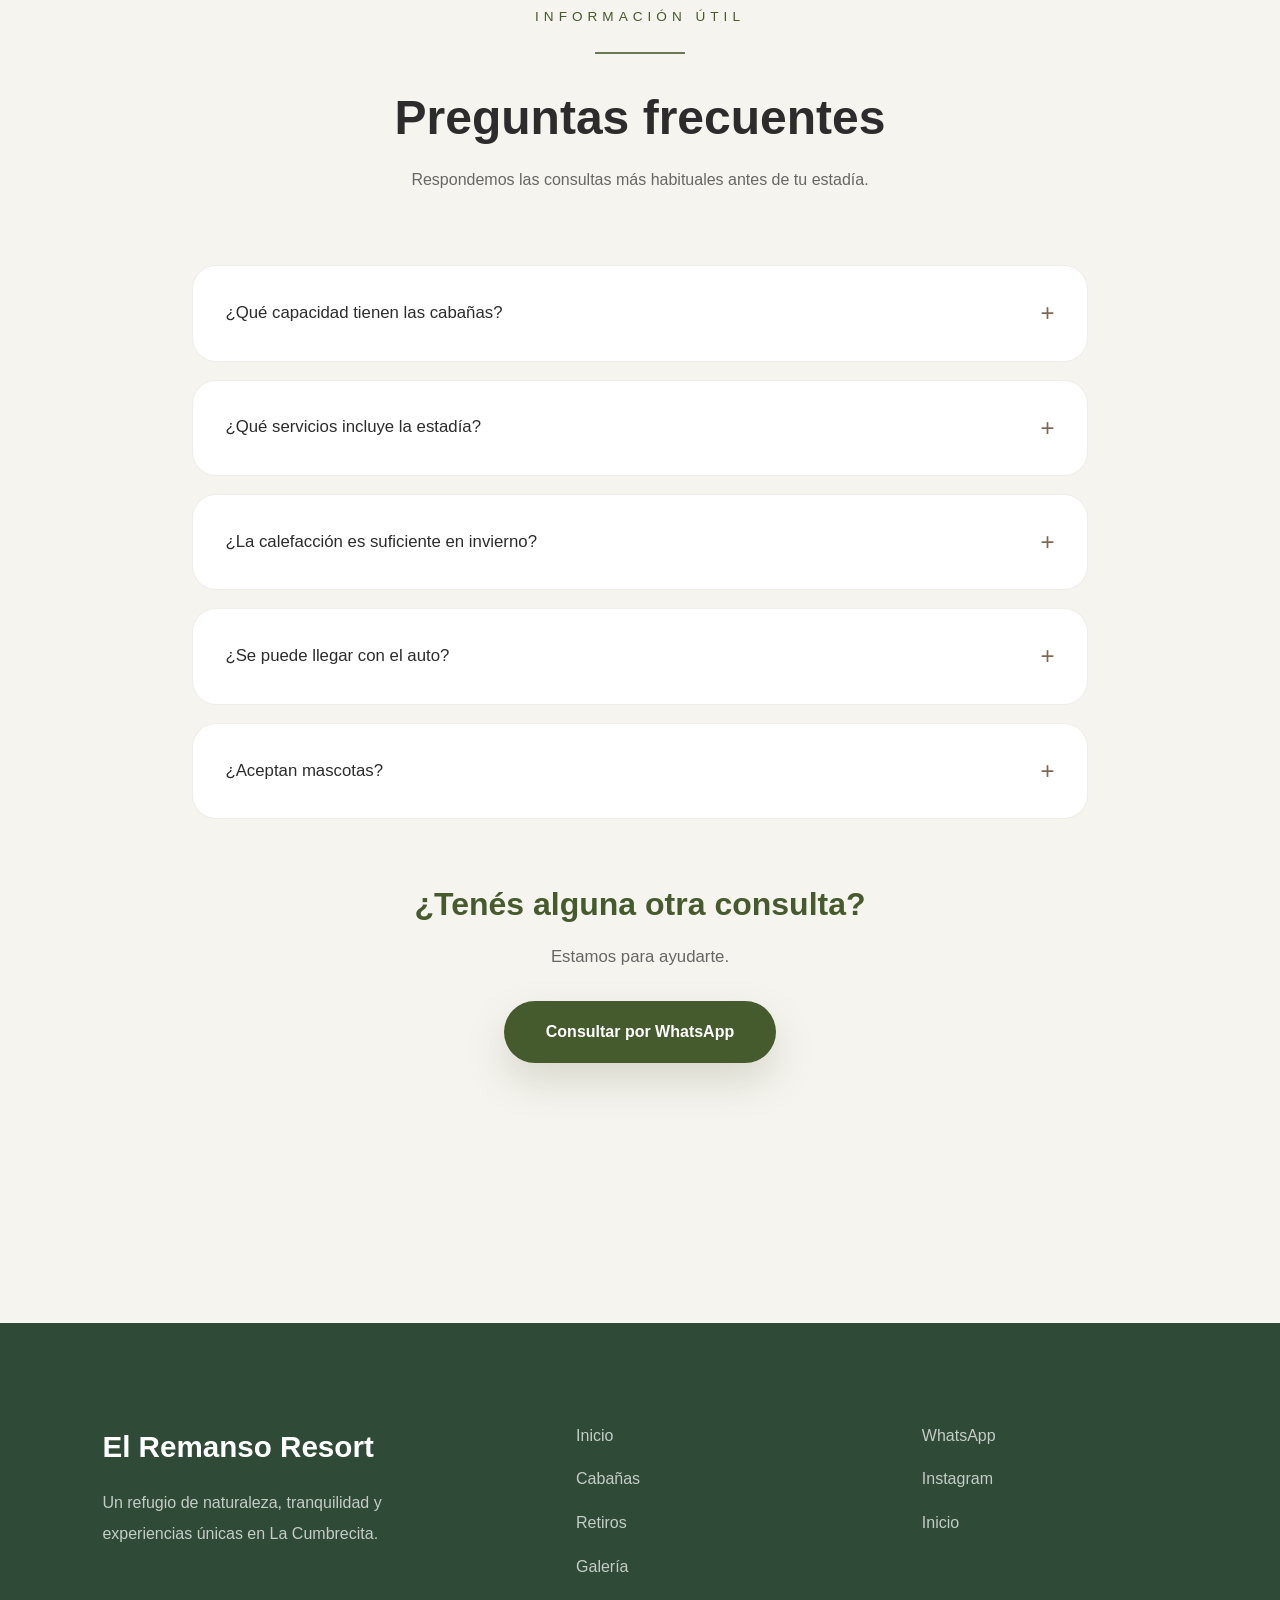
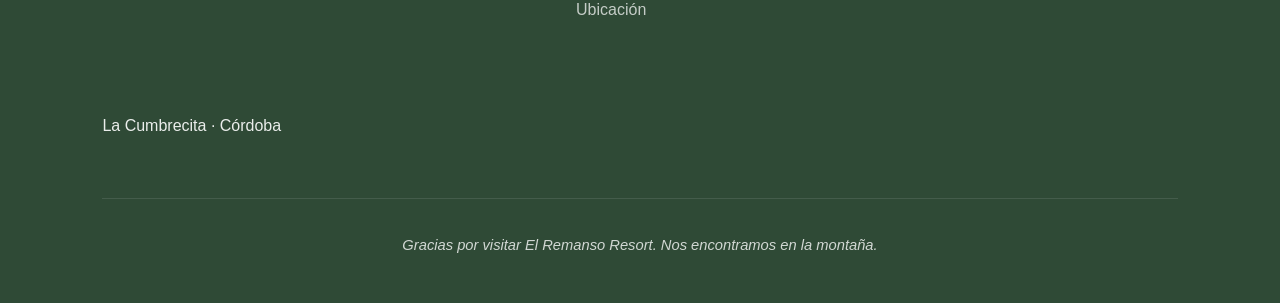
==== commit 2a660231: "style: ajusta testimonios mobile" ====
--- a/index.html
+++ b/index.html
@@ -110,16 +110,17 @@
 
     <li>
 
-         <a href="https://wa.me/5493546476564?text=Hola,%20quisiera%20consultar%20disponibilidad%20para%20una%20estad%C3%ADa%20en%20El%20Remanso%20Resort."
+    <a href="https://wa.me/5493546476564?text=Hola,%20quisiera%20consultar%20disponibilidad%20para%20una%20estad%C3%ADa%20en%20El%20Remanso%20Resort."
        class="nav-contact-btn"
        target="_blank"
-       rel="noopener noreferrer">
+       rel="noopener noreferrer"
+       onclick="gtag('event', 'whatsapp_click');">
 
         Reservar
 
     </a>
 
-    </li>
+</li>
 
 </ul>
 
@@ -168,7 +169,8 @@
 
    <a href="https://wa.me/5493546476564?text=Hola,%20quisiera%20consultar%20disponibilidad%20para%20una%20estad%C3%ADa%20en%20El%20Remanso%20Resort."
    target="_blank"
-   rel="noopener noreferrer">
+   rel="noopener noreferrer"
+   onclick="gtag('event', 'whatsapp_click');">
 
     <i class="fa-brands fa-whatsapp"></i>
 
@@ -434,8 +436,8 @@
 
     </div>
 
-    <!-- =========================
-GALERÍA DE RETIROS MOBILE
+<!--=========================
+GALERÍA DE RETIROS MOBILE y DESKTOP
 ========================= -->
 
 <div class="remanso-retreats-gallery">
@@ -1123,11 +1125,11 @@
 
 </footer>
 
-
 <a
 href="https://wa.me/5493546476564?text=Hola,%20escribo%20desde%20la%20p%C3%A1gina%20web%20de%20El%20Remanso%20Resort%20y%20me%20gustar%C3%ADa%20recibir%20m%C3%A1s%20informaci%C3%B3n."
 class="remanso-whatsapp"
-target="_blank">
+target="_blank"
+onclick="gtag('event', 'whatsapp_click');">
 
 <i class="fa-brands fa-whatsapp"></i>
 
--- a/css/style.css
+++ b/css/style.css
@@ -1360,485 +1360,669 @@
 
 
 
-
+/* =========================================================
+   HOME - BLOQUE 3
+   RETIROS / EXPERIENCIAS - DESKTOP
+   ========================================================= */
+
+@media (min-width: 769px){
+
+    /* =========================
+       SECCIÓN
+    ========================= */
+
+    .remanso-retreats-section{
+
+        padding:140px 8%;
+
+        background:transparent;
+
+    }
+
+
+    /* =========================
+       HEADER
+    ========================= */
+
+    .remanso-retreats-header{
+
+        max-width:900px;
+
+        margin:0 auto 80px auto;
+
+        text-align:center;
+
+    }
+
+
+    .remanso-retreats-label{
+
+        display:block;
+
+        margin-bottom:22px;
+
+        letter-spacing:5px;
+
+        font-size:.85rem;
+
+        text-transform:uppercase;
+
+        color:var(--remanso-green);
+
+        font-weight:500;
+
+    }
+
+
+    .remanso-retreats-line{
+
+        width:90px;
+
+        height:2px;
+
+        background:var(--remanso-green);
+
+        margin:0 auto 38px auto;
+
+        opacity:.8;
+
+    }
+
+
+    .remanso-retreats-title{
+
+        font-size:4rem;
+
+        line-height:1.15;
+
+        letter-spacing:-2px;
+
+        font-weight:600;
+
+        color:var(--remanso-green);
+
+        margin-bottom:28px;
+
+    }
+
+
+    .remanso-retreats-description{
+
+        max-width:720px;
+
+        margin:0 auto;
+
+        font-size:1.15rem;
+
+        line-height:1.9;
+
+        color:#666;
+
+    }
+
+
+    /* =========================
+       GALERÍA DESKTOP
+    ========================= */
+
+    .remanso-retreats-gallery{
+
+        max-width:1200px;
+
+        margin:0 auto 60px auto;
+
+        display:grid;
+
+        grid-template-columns:repeat(2, 1fr);
+
+        gap:30px;
+
+    }
+
+
+    /* =========================
+       CARD
+    ========================= */
+
+    .remanso-retreats-card{
+
+        display:block;
+
+        text-decoration:none;
+
+        color:inherit;
+
+        background:white;
+
+        border-radius:26px;
+
+        overflow:hidden;
+
+        box-shadow:
+        0 15px 45px rgba(0,0,0,.06);
+
+        transition:
+        transform .4s ease,
+        box-shadow .4s ease;
+
+    }
+
+
+    .remanso-retreats-card:hover{
+
+        transform:translateY(-6px);
+
+        box-shadow:
+        0 25px 60px rgba(0,0,0,.10);
+
+    }
+
+
+    /* =========================
+       IMAGEN
+    ========================= */
+
+    .remanso-retreats-image{
+
+        width:100%;
+
+        height:360px;
+
+        overflow:hidden;
+
+    }
+
+
+    .remanso-retreats-image img{
+
+        width:100%;
+
+        height:100%;
+
+        display:block;
+
+        object-fit:cover;
+
+        transition:transform .7s ease;
+
+    }
+
+
+    .remanso-retreats-card:hover
+    .remanso-retreats-image img{
+
+        transform:scale(1.04);
+
+    }
+
+
+    /* =========================
+       INFORMACIÓN
+    ========================= */
+
+    .remanso-retreats-card-info{
+
+        padding:26px 30px 30px 30px;
+
+    }
+
+
+    .remanso-retreats-card-info h3{
+
+        margin:0 0 8px 0;
+
+        font-size:1.35rem;
+
+        line-height:1.3;
+
+        color:var(--remanso-green);
+
+        font-weight:600;
+
+    }
+
+
+    .remanso-retreats-card-info span{
+
+        display:block;
+
+        font-size:.9rem;
+
+        color:#777;
+
+        line-height:1.5;
+
+    }
+
+
+    /* =========================
+       INDICADORES MOBILE
+       OCULTOS EN DESKTOP
+    ========================= */
+
+    .remanso-retreats-gallery-dots{
+
+        display:none;
+
+    }
+
+
+    /* =========================
+       CTA
+    ========================= */
+
+    .remanso-retreats-cta{
+
+        display:flex;
+
+        justify-content:center;
+
+        margin-top:10px;
+
+    }
+
+
+    .remanso-retreats-cta a{
+
+        display:inline-flex;
+
+        align-items:center;
+
+        justify-content:center;
+
+        padding:17px 38px;
+
+        background:#7a6855;
+
+        color:white;
+
+        text-decoration:none;
+
+        border-radius:999px;
+
+        font-weight:500;
+
+        transition:
+        transform .35s ease,
+        background .35s ease,
+        box-shadow .35s ease;
+
+    }
+
+
+    .remanso-retreats-cta a:hover{
+
+        transform:translateY(-3px);
+
+        background:#695947;
+
+        box-shadow:
+        0 15px 35px rgba(122,104,85,.20);
+
+    }
+
+}
 
 
 /* =========================
-   HOME - BLOQUE 3
-   EXPERIENCIAS / RETIROS
+   HOME
+   RETIROS MOBILE RESPONSIVE
 ========================= */
 
-.remanso-retreats-section{
-    padding:140px 8%;
-    background:transparent;
-}
-
-
-
-
-
-
-/* HEADER */
-
-.remanso-retreats-header{
-    max-width:900px;
-
-    margin:0 auto 90px auto;
-
-    text-align:center;
-}
-
-.remanso-retreats-label{
-    display:block;
-
-    margin-bottom:24px;
-
-    letter-spacing:5px;
-
-    font-size:.85rem;
-
-    text-transform:uppercase;
-
-   color: var(--remanso-green);
-
-    font-weight:500;
-}
-
-.remanso-retreats-line{
-    width:90px;
-    height:2px;
-
-    background: var(--remanso-green);
-
-    margin:0 auto 40px auto;
-
-    opacity:.8;
-}
-
-.remanso-retreats-title{
-    font-size:4rem;
-
-    line-height:1.15;
-
-    letter-spacing:-2px;
-
-    font-weight:600;
-color: var(--remanso-green);
-
-    margin-bottom:30px;
-}
-
-.remanso-retreats-description{
-    max-width:720px;
-
-    margin:0 auto;
-
-    font-size:1.15rem;
-
-    line-height:1.9;
-
-    color:#666;
-}
-
-/* IMAGEN PRINCIPAL */
-
-.remanso-retreats-image{
-    max-width:1200px;
-
-    height:600px;
-
-    margin:0 auto 50px auto;
-
-    border-radius:32px;
-
-    overflow:hidden;
-
-    box-shadow:
-    0 30px 80px rgba(0,0,0,.08);
-}
-
-.remanso-retreats-image img{
-    width:100%;
-    height:100%;
-
-    object-fit:cover;
-
-    display:block;
-
-    transition:transform .8s ease;
-   
-}
-
-.remanso-retreats-image:hover img{
-    transform:scale(1.03);
-}
-
-/* FEATURES */
-
-.remanso-retreats-features{
-    display:flex;
-
-    justify-content:center;
-
-    flex-wrap:wrap;
-
-    gap:18px;
-
-    margin-bottom:45px;
-}
-
-.retreat-feature{
-    display:flex;
-
-    align-items:center;
-
-    gap:10px;
-
-    padding:14px 24px;
-
-    background:white;
-
-    border-radius:999px;
-
-    border:1px solid rgba(122,104,85,.15);
-
-    color:#4a4a4a;
-
-    font-size:.95rem;
-
-    font-weight:500;
-
-    box-shadow:
-    0 10px 25px rgba(0,0,0,.04);
-
-    transition:.3s ease;
-}
-
-.retreat-feature:hover{
-    transform:translateY(-2px);
-
-    box-shadow:
-    0 15px 30px rgba(0,0,0,.08);
-}
-
-/* CTA */
-
-.remanso-retreats-cta{
-    display:flex;
-
-    justify-content:center;
-}
-
-.remanso-retreats-cta a{
-    display:inline-flex;
-
-    align-items:center;
-
-    gap:12px;
-
-    padding:18px 42px;
-
-    background:#7a6855;
-
-    color:white;
-
-    text-decoration:none;
-
-    border-radius:999px;
-
-    font-weight:500;
-
-    transition:all .35s ease;
-}
-
-.remanso-retreats-cta a:hover{
-    transform:translateY(-4px);
-
-    background:#695947;
-
-    box-shadow:
-    0 18px 40px rgba(122,104,85,.22);
-}
-
-/* =========================
-HOME
-RETIROS MOBILE RESPONSIVE
-========================= */
-
 @media(max-width:768px){
 
-.remanso-retreats-section{
-
-    padding:90px 24px;
-
-}
-
-/* HEADER */
-
-.remanso-retreats-header{
-
-    margin-bottom:50px;
-
-}
-
-.remanso-retreats-label{
-
-    font-size:.72rem;
-
-    letter-spacing:4px;
-
-    margin-bottom:18px;
-
-}
-
-.remanso-retreats-line{
-
-    width:55px;
-
-    margin-bottom:24px;
-
-}
-
-.remanso-retreats-title{
-
-    font-size:2.4rem;
-
-    line-height:1.15;
-
-    letter-spacing:-1px;
-
-    margin-bottom:20px;
-
-}
-
-.remanso-retreats-description{
-
-    font-size:1rem;
-
-    line-height:1.7;
-
-}
-
-
-/* =========================
-GALERÍA DE RETIROS MOBILE
-========================= */
-
-.remanso-retreats-gallery{
-
-    display:flex;
-
-    overflow-x:auto;
-
-    gap:16px;
-
-    margin:50px -24px 25px;
-
-    padding:0 24px;
-
-    scroll-snap-type:x mandatory;
-
-    scroll-behavior:smooth;
-
-    -webkit-overflow-scrolling:touch;
-
-    scrollbar-width:none;
-
-}
-
-.remanso-retreats-gallery::-webkit-scrollbar{
-
-    display:none;
-
-}
-
-
-/* =========================
-CARD
-========================= */
-
-.remanso-retreats-card{
-
-    flex:0 0 88%;
-
-    display:block;
-
-    text-decoration:none;
-
-    color:inherit;
-
-    scroll-snap-align:center;
-
-}
-
-
-/* =========================
-IMAGEN
-========================= */
-
-.remanso-retreats-image{
-
-    width:100%;
-
-    height:280px;
-
-    border-radius:22px;
-
-    overflow:hidden;
-
-    margin:0;
-
-}
-
-.remanso-retreats-image img{
-
-    width:100%;
-
-    height:100%;
-
-    object-fit:cover;
-
-    display:block;
-
-}
-
-
-
-/* ==========================================
-   CONTROL INDIVIDUAL DE IMÁGENES
-   RETIROS - HOME MOBILE
-========================================== */
-
-/* RETIRO 1 — Amanecer de la Consciencia */
-.remanso-retreats-card:nth-child(1) .remanso-retreats-image img{
-
-    object-position:center 80%;
-
-}
-
-
-/* RETIRO 2 — Pausa para mujeres */
-.remanso-retreats-card:nth-child(2) .remanso-retreats-image img{
-
-    object-position:center center;
-
-}
-
-
-/* RETIRO 3 — Encuentros grupales */
-.remanso-retreats-card:nth-child(3) .remanso-retreats-image img{
-
-    object-position:center 60%;
-
-}
-
-
-/* RETIRO 4 — Experiencias empresariales */
-.remanso-retreats-card:nth-child(4) .remanso-retreats-image img{
-
-    object-position:center 60%;
-
-}
-
-
-
-
-
-/* =========================
-INFORMACIÓN DE LA CARD
-========================= */
-
-.remanso-retreats-card-info{
-
-    padding:16px 4px 0;
-
-}
-
-.remanso-retreats-card-info h3{
-
-    margin:0 0 5px;
-
-    font-size:1.15rem;
-
-    font-weight:600;
-
-    color:#2f2f2f;
-
-    line-height:1.3;
-
-}
-
-.remanso-retreats-card-info span{
-
-    display:block;
-
-    font-size:.9rem;
-
-    color:#777;
-
-}
-/* =========================
-   INDICADOR - RETIROS HOME
-========================= */
-/* =========================
-   INDICADOR - RETIROS HOME
-========================= */
-
-.remanso-retreats-gallery-dots {
-
-    display: flex;
-
-    justify-content: center;
-    align-items: center;
-
-    gap: 8px;
-
-    margin-top: 14px;
-    margin-bottom: 32px;
-
-}
-
-.remanso-retreats-gallery-dots span {
-
-    width: 8px;
-    height: 8px;
-
-    border-radius: 50%;
-
-    background: rgba(75, 67, 59, 0.25);
-
-    transition: all 0.25s ease;
-
-}
-
-.remanso-retreats-gallery-dots span.active {
-
-    width: 24px;
-
-    border-radius: 999px;
-
-    background: #4b433b;
-
-}
-
-
-
-/* CTA */
-
-.remanso-retreats-cta a{
-
-    width:100%;
-
-    justify-content:center;
-
-    padding:18px;
-
-    margin-top: 30px;
-
-}
-
-}
-
+    /* =========================
+       SECCIÓN
+    ========================= */
+
+    .remanso-retreats-section{
+
+        padding:90px 24px;
+
+    }
+
+
+    /* =========================
+       HEADER
+    ========================= */
+
+    .remanso-retreats-header{
+
+        margin-bottom:50px;
+
+        text-align:center;
+
+    }
+
+
+    .remanso-retreats-label{
+
+        display:block;
+
+        font-size:.72rem;
+
+        letter-spacing:4px;
+
+        margin-bottom:18px;
+
+        color:var(--remanso-green);
+
+        text-align:center;
+
+    }
+
+
+    .remanso-retreats-line{
+
+        width:55px;
+
+        height:2px;
+
+        margin:0 auto 24px auto;
+
+        background:var(--remanso-green);
+
+    }
+
+
+    .remanso-retreats-title{
+
+        font-size:2rem;
+
+        line-height:1.2;
+
+        letter-spacing:-.5px;
+
+        margin:0 auto 20px auto;
+
+        color:var(--remanso-green);
+
+        text-align:center;
+
+        font-weight:600;
+
+        max-width:360px;
+
+    }
+
+
+    .remanso-retreats-description{
+
+        font-size:1rem;
+
+        line-height:1.7;
+
+        text-align:center;
+
+        max-width:360px;
+
+        margin:0 auto;
+
+        color:#666;
+
+    }
+
+
+    /* =========================
+       GALERÍA DE RETIROS MOBILE
+    ========================= */
+
+    .remanso-retreats-gallery{
+
+        display:flex;
+
+        overflow-x:auto;
+
+        gap:16px;
+
+        margin:50px -24px 25px;
+
+        padding:0 24px;
+
+        scroll-snap-type:x mandatory;
+
+        scroll-behavior:smooth;
+
+        -webkit-overflow-scrolling:touch;
+
+        scrollbar-width:none;
+
+    }
+
+
+    .remanso-retreats-gallery::-webkit-scrollbar{
+
+        display:none;
+
+    }
+
+
+    /* =========================
+       CARD
+    ========================= */
+
+    .remanso-retreats-card{
+
+        flex:0 0 88%;
+
+        display:block;
+
+        text-decoration:none;
+
+        color:inherit;
+
+        scroll-snap-align:center;
+
+    }
+
+
+    /* =========================
+       IMAGEN
+    ========================= */
+
+    .remanso-retreats-image{
+
+        width:100%;
+
+        height:280px;
+
+        border-radius:22px;
+
+        overflow:hidden;
+
+        margin:0;
+
+    }
+
+
+    .remanso-retreats-image img{
+
+        width:100%;
+
+        height:100%;
+
+        object-fit:cover;
+
+        display:block;
+
+    }
+
+
+    /* =========================
+       CONTROL INDIVIDUAL
+       DE IMÁGENES
+    ========================= */
+
+    /* RETIRO 1 */
+
+    .remanso-retreats-card:nth-child(1)
+    .remanso-retreats-image img{
+
+        object-position:center 80%;
+
+    }
+
+
+    /* RETIRO 2 */
+
+    .remanso-retreats-card:nth-child(2)
+    .remanso-retreats-image img{
+
+        object-position:center center;
+
+    }
+
+
+    /* RETIRO 3 */
+
+    .remanso-retreats-card:nth-child(3)
+    .remanso-retreats-image img{
+
+        object-position:center 60%;
+
+    }
+
+
+    /* RETIRO 4 */
+
+    .remanso-retreats-card:nth-child(4)
+    .remanso-retreats-image img{
+
+        object-position:center 60%;
+
+    }
+
+
+    /* =========================
+       INFORMACIÓN DE LA CARD
+    ========================= */
+
+    .remanso-retreats-card-info{
+
+        padding:16px 4px 0;
+
+    }
+
+
+    .remanso-retreats-card-info h3{
+
+        margin:0 0 5px;
+
+        font-size:1.15rem;
+
+        font-weight:600;
+
+        color:#2f2f2f;
+
+        line-height:1.3;
+
+    }
+
+
+    .remanso-retreats-card-info span{
+
+        display:block;
+
+        font-size:.9rem;
+
+        color:#777;
+
+    }
+
+
+    /* =========================
+       INDICADOR
+    ========================= */
+
+    .remanso-retreats-gallery-dots{
+
+        display:flex;
+
+        justify-content:center;
+
+        align-items:center;
+
+        gap:8px;
+
+        margin-top:14px;
+
+        margin-bottom:32px;
+
+    }
+
+
+    .remanso-retreats-gallery-dots span{
+
+        width:8px;
+
+        height:8px;
+
+        border-radius:50%;
+
+        background:rgba(75,67,59,.25);
+
+        transition:all .25s ease;
+
+    }
+
+
+    .remanso-retreats-gallery-dots span.active{
+
+        width:24px;
+
+        border-radius:999px;
+
+        background:var(--remanso-green);
+
+    }
+
+
+    /* =========================
+       CTA MOBILE
+    ========================= */
+
+    .remanso-retreats-cta{
+
+        display:flex;
+
+        width:100%;
+
+        justify-content:center;
+
+        margin-top:0;
+
+    }
+
+
+    .remanso-retreats-cta a{
+
+        display:flex;
+
+        align-items:center;
+
+        justify-content:center;
+
+        width:100%;
+
+        padding:18px 24px;
+
+        background:var(--remanso-green);
+
+        color:white;
+
+        text-decoration:none;
+
+        border-radius:999px;
+
+        font-size:1rem;
+
+        font-weight:600;
+
+        transition:all .3s ease;
+
+    }
+
+}
 
 
 
@@ -2054,580 +2238,899 @@
 }
 
 
-/* =========================
-HOME - BLOQUE 5 - TESTIMONIOS
+/* =========================================================
+   HOME - BLOQUE 5
+   TESTIMONIOS / RESEÑAS - DESKTOP
+   ========================================================= */
+
+@media (min-width:769px){
+
+    /* =========================
+       SECCIÓN
+    ========================= */
+
+    .remanso-testimonials-section{
+
+        padding:130px 8% 110px;
+
+        background:#f8f5f1;
+
+        max-width:1400px;
+
+        margin:0 auto;
+
+        border-radius:40px;
+
+    }
+
+
+    /* =========================
+       HEADER
+    ========================= */
+
+    .remanso-testimonials-header{
+
+        max-width:900px;
+
+        margin:0 auto 75px;
+
+        text-align:center;
+
+    }
+
+
+    .remanso-testimonials-label{
+
+        display:block;
+
+        margin-bottom:22px;
+
+        letter-spacing:5px;
+
+        font-size:.85rem;
+
+        text-transform:uppercase;
+
+        color:var(--remanso-green);
+
+        font-weight:500;
+
+    }
+
+
+    .remanso-testimonials-line{
+
+        width:90px;
+
+        height:2px;
+
+        background:var(--remanso-green);
+
+        margin:0 auto 38px;
+
+        opacity:.8;
+
+    }
+
+
+    .remanso-testimonials-title{
+
+        margin:0 0 25px;
+
+        font-size:4rem;
+
+        line-height:1.15;
+
+        letter-spacing:-2px;
+
+        font-weight:600;
+
+        color:#232323;
+
+    }
+
+
+    .remanso-testimonials-description{
+
+        max-width:720px;
+
+        margin:0 auto;
+
+        font-size:1.1rem;
+
+        line-height:1.8;
+
+        color:#666;
+
+    }
+
+
+    /* =========================
+       MÉTRICA GOOGLE
+    ========================= */
+
+    .remanso-ratings{
+
+        display:flex;
+
+        justify-content:center;
+
+        margin:0 auto 75px;
+
+    }
+
+
+    .remanso-rating{
+
+        display:flex;
+
+        flex-direction:column;
+
+        align-items:center;
+
+        text-align:center;
+
+    }
+
+
+    .rating-number{
+
+        display:block;
+
+        margin-bottom:8px;
+
+        font-size:4rem;
+
+        line-height:1;
+
+        font-weight:600;
+
+        color:var(--remanso-green);
+
+    }
+
+
+    .rating-stars{
+
+        display:block;
+
+        margin-bottom:8px;
+
+        font-size:1.35rem;
+
+        letter-spacing:2px;
+
+        color:#f2ad00;
+
+    }
+
+
+    .rating-platform{
+
+        display:block;
+
+        font-size:.85rem;
+
+        letter-spacing:1.5px;
+
+        text-transform:uppercase;
+
+        color:#666;
+
+    }
+
+
+    /* =========================
+       TESTIMONIOS
+       ========================= */
+
+    .remanso-testimonials-mobile{
+
+        max-width:1120px;
+
+        margin:0 auto;
+
+        display:flex;
+
+        flex-direction:column;
+
+        gap:2px;
+
+    }
+
+
+    /* =========================
+       CARD
+    ========================= */
+
+    .remanso-testimonial-card{
+
+        position:relative;
+
+        padding:42px 48px;
+
+        border-radius:28px;
+
+        background:
+        radial-gradient(
+            circle at top left,
+            rgba(70,100,58,.08),
+            transparent 45%
+        ),
+        white;
+
+        box-shadow:
+        0 15px 40px rgba(0,0,0,.04);
+
+        transition:
+        transform .35s ease,
+        box-shadow .35s ease;
+
+    }
+
+
+    .remanso-testimonial-card:hover{
+
+        transform:translateY(-4px);
+
+        box-shadow:
+        0 22px 50px rgba(0,0,0,.08);
+
+    }
+
+
+    /* =========================
+       VALORACIÓN
+    ========================= */
+
+    .remanso-testimonial-rating{
+
+        display:flex;
+
+        align-items:center;
+
+        gap:8px;
+
+        margin-bottom:18px;
+
+        color:var(--remanso-green);
+
+        font-size:.95rem;
+
+        font-weight:500;
+
+    }
+
+
+    .remanso-testimonial-rating span:first-child{
+
+        letter-spacing:1px;
+
+        font-size:1.1rem;
+
+    }
+
+
+    /* =========================
+       TEXTO
+    ========================= */
+
+    .remanso-testimonial-card p{
+
+        margin:0 0 26px;
+
+        max-width:1000px;
+
+        font-size:1.15rem;
+
+        line-height:1.7;
+
+        color:var(--remanso-green);
+
+    }
+
+
+    /* =========================
+       AUTOR
+    ========================= */
+
+    .remanso-testimonial-author{
+
+        display:flex;
+
+        align-items:center;
+
+        gap:8px;
+
+    }
+
+
+    .remanso-testimonial-author strong{
+
+        font-size:.95rem;
+
+        color:#2f2f2f;
+
+    }
+
+
+    .remanso-testimonial-author span{
+
+        font-size:.9rem;
+
+        color:#666;
+
+    }
+
+
+    /* =========================
+       INDICADOR
+       OCULTO EN DESKTOP
+    ========================= */
+
+    .remanso-testimonials-indicator{
+
+        display:none;
+
+    }
+
+
+    /* =========================
+       CTA
+    ========================= */
+
+    .remanso-testimonials-cta{
+
+        display:flex;
+
+        justify-content:center;
+
+        margin-top:42px;
+
+    }
+
+
+    .remanso-testimonials-button{
+
+        display:inline-flex;
+
+        align-items:center;
+
+        justify-content:center;
+
+        gap:12px;
+
+        padding:18px 42px;
+
+        background:var(--remanso-green);
+
+        color:#fff;
+
+        text-decoration:none;
+
+        border-radius:999px;
+
+        font-size:1rem;
+
+        font-weight:500;
+
+        transition:
+
+        transform .35s ease,
+
+        box-shadow .35s ease;
+
+    }
+
+
+    .remanso-testimonials-button:hover{
+
+        transform:translateY(-4px);
+
+        box-shadow:
+        0 18px 40px rgba(70,91,45,.22);
+
+    }
+
+
+    .remanso-testimonials-button span{
+
+        transition:.35s ease;
+
+    }
+
+
+    .remanso-testimonials-button:hover span{
+
+        transform:translateX(4px);
+
+    }
+
+}
+
+/* =========================================================
+   HOME - BLOQUE 5
+   TESTIMONIOS / RESEÑAS - MOBILE
+   ========================================================= */
+
+@media (max-width:768px){
+
+    /* =========================
+       SECCIÓN
+    ========================= */
+
+    .remanso-testimonials-section{
+
+        padding:90px 24px;
+
+        border-radius:0;
+
+    }
+
+
+    /* =========================
+       HEADER
+    ========================= */
+
+    .remanso-testimonials-header{
+
+        margin:0 0 40px 0;
+
+        text-align:left;
+
+    }
+
+
+    .remanso-testimonials-label{
+
+        display:block;
+
+        font-size:.72rem;
+
+        letter-spacing:4px;
+
+        margin-bottom:18px;
+
+        color:var(--remanso-green);
+
+    }
+
+
+    .remanso-testimonials-line{
+
+        width:55px;
+
+        height:2px;
+
+        margin:0 0 24px 0;
+
+        background:var(--remanso-green);
+
+    }
+
+
+    .remanso-testimonials-title{
+
+        margin:0 0 20px 0;
+
+        font-size:2.4rem;
+
+        line-height:1.15;
+
+        letter-spacing:-1px;
+
+        text-align:left;
+
+        color:#232323;
+
+    }
+
+
+    .remanso-testimonials-description{
+
+        margin:0;
+
+        font-size:1rem;
+
+        line-height:1.7;
+
+        text-align:left;
+
+        color:#666;
+
+    }
+
+
+    /* =========================
+       GOOGLE RATING
+    ========================= */
+
+    .remanso-ratings{
+
+        display:flex;
+
+        justify-content:center;
+
+        margin:0 0 35px 0;
+
+    }
+
+
+    .remanso-rating{
+
+        width:100%;
+
+        background:white;
+
+        padding:24px;
+
+        border-radius:20px;
+
+        text-align:center;
+
+        box-shadow:
+        0 10px 25px rgba(0,0,0,.05);
+
+        display:flex;
+
+        flex-direction:column;
+
+        align-items:center;
+
+        gap:5px;
+
+    }
+
+
+    .rating-number{
+
+        display:block;
+
+        font-size:2.4rem;
+
+        line-height:1;
+
+        font-weight:600;
+
+        color:var(--remanso-green);
+
+    }
+
+
+    .rating-stars{
+
+        display:block;
+
+        color:#f4b400;
+
+        font-size:1.1rem;
+
+        letter-spacing:2px;
+
+    }
+
+
+    .rating-platform{
+
+        display:block;
+
+        color:#777;
+
+        font-size:.85rem;
+
+        margin-top:4px;
+
+    }
+
+
+    /* =========================
+       TESTIMONIOS
+    ========================= */
+
+    .remanso-testimonials-grid{
+
+        display:none;
+
+    }
+
+
+    .remanso-testimonials-mobile{
+
+        display:flex;
+
+        gap:16px;
+
+        overflow-x:auto;
+
+        scroll-snap-type:x mandatory;
+
+        scroll-behavior:smooth;
+
+        padding:0 0 8px 0;
+
+        margin:0 0 20px 0;
+
+        scrollbar-width:none;
+
+        -webkit-overflow-scrolling:touch;
+
+    }
+
+
+    .remanso-testimonials-mobile::-webkit-scrollbar{
+
+        display:none;
+
+    }
+
+
+    /* =========================
+       CARD
+    ========================= */
+
+    .remanso-testimonial-card{
+
+        flex:0 0 88%;
+
+        scroll-snap-align:start;
+
+        background:white;
+
+        padding:26px;
+
+        border-radius:22px;
+
+        box-shadow:
+        0 10px 30px rgba(0,0,0,.06);
+
+    }
+
+
+    /* =========================
+       ESTRELLAS
+    ========================= */
+
+    .remanso-testimonial-rating{
+
+        display:inline-flex;
+
+        align-items:center;
+
+        gap:8px;
+
+        padding:8px 13px;
+
+        border-radius:999px;
+
+        background:#f5f5f5;
+
+        color:var(--remanso-green);
+
+        font-size:.85rem;
+
+        margin-bottom:20px;
+
+    }
+
+
+    .remanso-testimonial-rating span:first-child{
+
+        color:#f4b400;
+
+        letter-spacing:1px;
+
+    }
+
+    /* =========================
+   HEADER - CENTRADO MOBILE
 ========================= */
 
-.remanso-testimonials-section{
-    padding:140px 8%;
-
-    background:#f8f5f1;
-
-    border-radius:40px;
-
-    max-width:1400px;
+.remanso-testimonials-header{
+
+    margin:0 0 40px 0;
+
+    text-align:center;
+
+}
+
+
+.remanso-testimonials-label{
+
+    display:block;
+
+    text-align:center;
+
+}
+
+
+.remanso-testimonials-line{
+
+    margin:0 auto 24px auto;
+
+}
+
+
+.remanso-testimonials-title{
+
+    text-align:center;
+
+}
+
+
+.remanso-testimonials-description{
 
     margin:0 auto;
-}
-
-/* HEADER */
-
-.remanso-testimonials-header{
+
     text-align:center;
 
-    max-width:900px;
-
-    margin:0 auto 90px;
-}
-
-.remanso-testimonials-label{
-    display:block;
-
-    letter-spacing:5px;
-
-    font-size:.85rem;
-
-    text-transform:uppercase;
-
-    color:#7a6855;
-
-    margin-bottom:20px;
-}
-
-.remanso-testimonials-line{
-    width:90px;
-    height:2px;
-
-    background:#7a6855;
-
-    margin:0 auto 40px;
-}
-
-.remanso-testimonials-title{
-    font-size:4rem;
-
-    line-height:1.15;
-
-    letter-spacing:-2px;
-
-    color:#232323;
-
-    margin-bottom:25px;
-}
-
-.remanso-testimonials-description{
-    max-width:700px;
-
-    margin:0 auto;
-
-    color:#666;
-
-    line-height:1.9;
-
-    font-size:1.05rem;
-}
-
-/* MÉTRICAS */
-
-.remanso-ratings{
-    display:flex;
-
-    justify-content:center;
-
-    gap:120px;
-
-    margin-bottom:90px;
-}
-
-.remanso-rating{
-    text-align:center;
-}
-
-.rating-number{
-    display:block;
-
-    font-size:4rem;
-
-    font-weight:600;
-
-    color:#46643a;
-}
-
-.rating-platform{
-    color:#666;
-
-    letter-spacing:1px;
-
-    text-transform:uppercase;
-
-    font-size:.85rem;
-}
-
-/* TESTIMONIOS */
-
-.remanso-testimonials-grid{
-    display:grid;
-
-    grid-template-columns:repeat(2,1fr);
-
-    gap:30px;
-}
-
-.remanso-testimonial-card{
-    background:white;
-
-    padding:45px;
-
-    border-radius:28px;
-
-    box-shadow:
-    0 15px 40px rgba(0,0,0,.04);
-
-      transition:
-    transform .35s ease,
-    box-shadow .35s ease;
-}
-/* EFECTO HOVER EN CARD DE TESTIMONIOS */
-
-.remanso-testimonial-card:hover{
-    transform:translateY(-6px);
-
-    box-shadow: 0 25px 60px rgba(0,0,0,.08);
-}
-
-
-.remanso-testimonial-card p{
-    font-size:1.1rem;
-
-    line-height:1.9;
-
-  color: var(--remanso-green);
-
-    margin-bottom:25px;
-}
-
-.remanso-testimonial-card span{
-   color: var(--remanso-green);
-
-    font-weight:500;
-}
-
-
-.remanso-testimonial-card{
-    position:relative;
-
-    background:
-    radial-gradient(
-        circle at top left,
-        rgba(70,100,58,.08),
-        transparent 50%
-    ),
-    white;
-}
-
-/* DEGRADADO EN CARDS*/
-
-.remanso-testimonial-card{
-    position:relative;
-
-    background:
-    radial-gradient(
-        circle at top left,
-        rgba(70,100,58,.08),
-        transparent 45%
-    ),
-    white;
-
-    padding:45px;
-
-    border-radius:28px;
-
-    box-shadow:
-    0 15px 40px rgba(0,0,0,.04);
-
-    transition:
-    transform .35s ease,
-    box-shadow .35s ease;
-}
-
-.remanso-testimonials-cta{
-
-    display:flex;
-
-    justify-content:center;
-
-    margin-top:40px;
-
-}
-
-.remanso-testimonials-button{
-
-    display:inline-flex;
-
-    align-items:center;
-
-    justify-content:center;
-
-    gap:12px;
-
-    padding:18px 42px;
-
-    background:var(--remanso-green);
-
-    color:#fff;
-
-    text-decoration:none;
-
-    border-radius:999px;
-
-    font-weight:500;
-
-    transition:.35s ease;
-
-}
-
-.remanso-testimonials-button:hover{
-
-    transform:translateY(-4px);
-
-    box-shadow:0 18px 40px rgba(70,91,45,.22);
-
-}
-
-.remanso-testimonials-button span{
-
-    transition:.35s ease;
-
-}
-
-.remanso-testimonials-button:hover span{
-
-    transform:translateX(4px);
-
-}
-/* =========================
-HOME - BLOQUE 5
-TESTIMONIOS MOBILE
-========================= */
-
-@media(max-width:768px){
-
-    .remanso-testimonials-section{
-
-        padding:90px 24px;
-
-        border-radius:0;
+    max-width:520px;
+
+}
+
+
+    /* =========================
+       TEXTO
+    ========================= */
+
+    .remanso-testimonial-card p{
+
+        margin:0 0 25px 0;
+
+        font-size:1rem;
+
+        line-height:1.7;
+
+        color:#333;
 
     }
 
 
-    /* HEADER */
-
-    .remanso-testimonials-header{
-
-        margin-bottom:40px;
+    /* =========================
+       AUTOR
+    ========================= */
+
+    .remanso-testimonial-author{
+
+        display:flex;
+
+        flex-direction:column;
+
+        gap:5px;
+
+        margin-top:0;
 
     }
 
 
-    .remanso-testimonials-label{
-
-        font-size:.72rem;
-
-        letter-spacing:4px;
+    .remanso-testimonial-author strong{
+
+        font-size:.95rem;
+
+        color:#2f2f2f;
 
     }
 
 
-    .remanso-testimonials-line{
-
-        width:55px;
-
-        margin-bottom:24px;
+    .remanso-testimonial-author span{
+
+        color:#777;
+
+        font-size:.82rem;
 
     }
 
 
-    .remanso-testimonials-title{
-
-        font-size:2.4rem;
-
-        line-height:1.15;
-
-        letter-spacing:-1px;
-
-        margin-bottom:20px;
+    /* =========================
+       INDICADOR
+    ========================= */
+
+    .remanso-testimonials-indicator{
+
+        display:flex;
+
+        justify-content:center;
+
+        align-items:center;
+
+        gap:8px;
+
+        margin:0 0 35px 0;
 
     }
 
 
-    .remanso-testimonials-description{
+    .remanso-testimonials-indicator span{
+
+        width:8px;
+
+        height:8px;
+
+        border-radius:50%;
+
+        background:#d6d6d6;
+
+    }
+
+
+    .remanso-testimonials-indicator span.active{
+
+        width:24px;
+
+        border-radius:30px;
+
+        background:var(--remanso-green);
+
+    }
+
+
+    /* =========================
+       CTA
+    ========================= */
+
+    .remanso-testimonials-cta{
+
+        display:flex;
+
+        width:100%;
+
+        margin:0;
+
+    }
+
+
+    .remanso-testimonials-button{
+
+        display:inline-flex;
+
+        align-items:center;
+
+        justify-content:center;
+
+        gap:12px;
+
+        width:100%;
+
+        padding:18px 24px;
+
+        background:var(--remanso-green);
+
+        color:#fff;
+
+        text-decoration:none;
+
+        border-radius:999px;
 
         font-size:1rem;
 
-        line-height:1.7;
+        font-weight:500;
+
+        transition:
+        transform .35s ease,
+        box-shadow .35s ease;
 
     }
 
 
-    /* =========================
-    GOOGLE RATING
-    ========================= */
-
-    .remanso-ratings{
-
-        margin-bottom:35px;
+    .remanso-testimonials-button:hover{
+
+        transform:translateY(-3px);
+
+        box-shadow:
+        0 15px 30px rgba(70,91,45,.18);
 
     }
 
 
-    .remanso-rating{
-
-        background:white;
-
-        padding:24px;
-
-        border-radius:20px;
-
-        text-align:center;
-
-        box-shadow:0 10px 25px rgba(0,0,0,.05);
-
-        display:flex;
-
-        flex-direction:column;
-
-        align-items:center;
-
-        gap:5px;
+    .remanso-testimonials-button span{
+
+        transition:.35s ease;
 
     }
 
 
-    .rating-number{
-
-        font-size:2.4rem;
-
-        font-weight:600;
-
-        color:var(--remanso-green);
-
-    }
-
-
-    .rating-stars{
-
-        color:#f4b400;
-
-        font-size:1.1rem;
-
-        letter-spacing:2px;
-
-    }
-
-
-    .rating-platform{
-
-        color:#777;
-
-        font-size:.85rem;
-
-        margin-top:4px;
-
-    }
-
-
-    /* =========================
-    TESTIMONIOS
-    ========================= */
-
-    .remanso-testimonials-grid{
-
-        display:none;
-
-    }
-
-
-    .remanso-testimonials-mobile{
-
-        display:flex;
-
-        gap:16px;
-
-        overflow-x:auto;
-
-        scroll-snap-type:x mandatory;
-
-        scroll-behavior:smooth;
-
-        padding-bottom:8px;
-
-        margin-bottom:20px;
-
-        scrollbar-width:none;
-
-    }
-
-
-    .remanso-testimonials-mobile::-webkit-scrollbar{
-
-        display:none;
-
-    }
-
-
-    .remanso-testimonial-card{
-
-        flex:0 0 88%;
-
-        scroll-snap-align:start;
-
-        background:white;
-
-        padding:26px;
-
-        border-radius:22px;
-
-        box-shadow:0 10px 30px rgba(0,0,0,.06);
-
-    }
-
-
-    /* ESTRELLAS */
-
-    .remanso-testimonial-rating{
-
-        display:inline-flex;
-
-        align-items:center;
-
-        gap:8px;
-
-        padding:8px 13px;
-
-        border-radius:999px;
-
-        background:#f5f5f5;
-
-        color:var(--remanso-green);
-
-        font-size:.85rem;
-
-        margin-bottom:20px;
-
-    }
-
-
-    .remanso-testimonial-rating span:first-child{
-
-        color:#f4b400;
-
-        letter-spacing:1px;
-
-    }
-
-
-    /* TEXTO */
-
-    .remanso-testimonial-card p{
-
-        font-size:1rem;
-
-        line-height:1.7;
-
-        color:#333;
-
-        margin-bottom:25px;
-
-    }
-
-
-    /* AUTOR */
-
-    .remanso-testimonial-author{
-
-        display:flex;
-
-        flex-direction:column;
-
-        gap:5px;
-
-    }
-
-
-    .remanso-testimonial-author strong{
-
-        font-size:.95rem;
-
-    }
-
-
-    .remanso-testimonial-author span{
-
-        color:#777;
-
-        font-size:.82rem;
-
-    }
-
-
-    /* =========================
-    INDICADOR
-    ========================= */
-
-    .remanso-testimonials-indicator{
-
-        display:flex;
-
-        justify-content:center;
-
-        gap:8px;
-
-        margin-bottom:35px;
-
-    }
-
-
-    .remanso-testimonials-indicator span{
-
-        width:8px;
-
-        height:8px;
-
-        border-radius:50%;
-
-        background:#d6d6d6;
-
-    }
-
-
-    .remanso-testimonials-indicator span.active{
-
-        width:24px;
-
-        border-radius:30px;
-
-        background:var(--remanso-green);
-
-    }
-
-
-    /* =========================
-    CTA
-    ========================= */
-
-    .remanso-testimonials-cta{
-
-        margin-top:0;
-
-    }
-
-
-    .remanso-testimonials-button{
-
-        width:100%;
-
-        padding:18px;
+    .remanso-testimonials-button:hover span{
+
+        transform:translateX(4px);
 
     }
 
